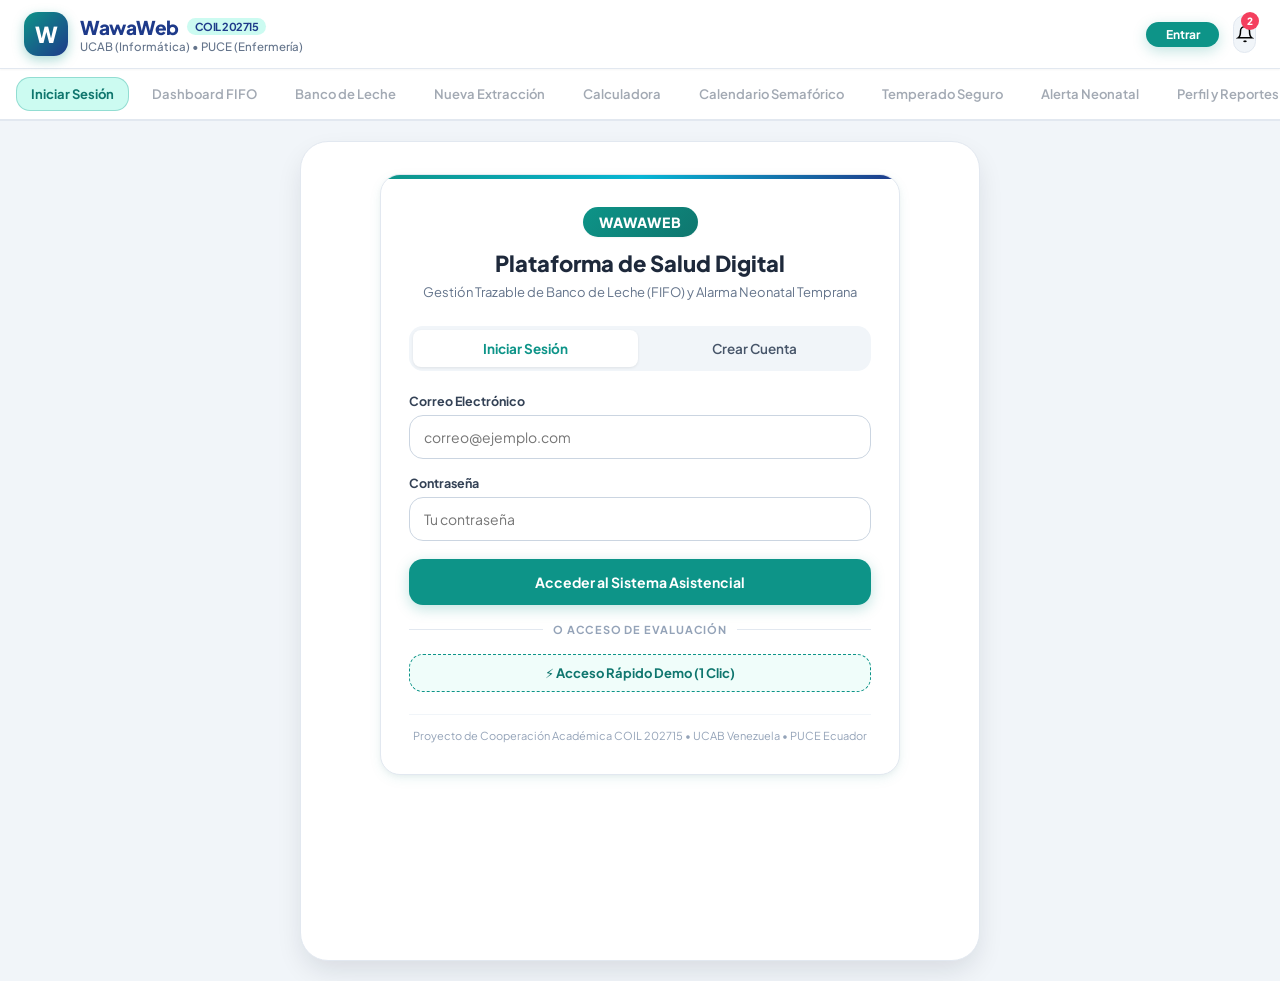
==== wawaweb-app/index.html @ 2be89652 "feat: implementar arquitectura web completa, base de datos relacional y soporte Vercel Serverless" ====
<!DOCTYPE html>
<html lang="es">
<head>
  <meta charset="UTF-8">
  <meta name="viewport" content="width=device-width, initial-scale=1.0">
  <title>WawaWeb - Plataforma de Gestión de Banco de Leche y Alarma Neonatal (COIL 202715)</title>
  
  <!-- Tipografía Google Fonts -->
  <link rel="preconnect" href="https://fonts.googleapis.com">
  <link rel="preconnect" href="https://fonts.gstatic.com" crossorigin>
  <link href="https://fonts.googleapis.com/css2?family=Plus+Jakarta+Sans:wght@300;400;500;600;700;800&family=Outfit:wght@400;500;600;700;800&display=swap" rel="stylesheet">
  
  <!-- Hoja de Estilos de la Aplicación -->
  <link rel="stylesheet" href="styles.css">
  <link rel="manifest" href="manifest.json">
  <meta name="theme-color" content="#0D9488">
</head>
<body>

  <!-- =========================================================================
       HEADER GLOBAL Y METADATOS COIL
       ========================================================================= -->
  <header class="top-navbar">
    <div class="brand-group" onclick="UIController.switchScreen('screen-dashboard')">
      <div class="brand-icon">W</div>
      <div class="brand-text">
        <h1>WawaWeb <span class="brand-badge">COIL 202715</span></h1>
        <p class="brand-subtitle">UCAB (Informática) • PUCE (Enfermería)</p>
      </div>
    </div>

    <div class="top-meta">
      <div class="coil-pill" id="header-baby-pill" style="display: none;">
        <span>Paciente: <span class="baby-display-name">---</span> (<span id="header-baby-days">--</span> d)</span>
      </div>
      
      <div class="user-profile-badge" id="header-user-badge" style="display: none;">
        <span class="user-avatar-tiny" id="header-user-avatar">👤</span>
        <span class="user-name-label" id="header-user-name">Usuario</span>
        <button class="btn-logout-tiny" onclick="AuthController.logout()" title="Cerrar Sesión">Salir</button>
      </div>

      <button class="btn-primary" id="header-btn-login" onclick="UIController.switchScreen('screen-auth')" style="display: none; padding: 5px 12px; font-size: 12px;">
        Entrar
      </button>

      <button class="notification-bell-btn" onclick="UIController.switchScreen('screen-inventory')" title="Lotes en Alerta">
        <svg class="icon-svg" viewBox="0 0 24 24" width="18" height="18" fill="none" stroke="currentColor" stroke-width="2">
          <path d="M18 8A6 6 0 0 0 6 8c0 7-3 9-3 9h18s-3-2-3-9"></path>
          <path d="M13.73 21a2 2 0 0 1-3.46 0"></path>
        </svg>
        <span class="bell-badge">2</span>
      </button>
    </div>
  </header>

  <!-- =========================================================================
       BARRA DE PANTALLAS (SUB-NAVBAR)
       ========================================================================= -->
  <nav class="screens-nav-bar" id="main-nav-bar">
    <button class="nav-tab-btn" data-screen="screen-auth" id="nav-btn-auth" style="display: none;">Iniciar Sesión</button>
    <button class="nav-tab-btn active" data-screen="screen-dashboard">Dashboard FIFO</button>
    <button class="nav-tab-btn" data-screen="screen-inventory">Banco de Leche</button>
    <button class="nav-tab-btn" data-screen="screen-extraction">Nueva Extracción</button>
    <button class="nav-tab-btn" data-screen="screen-calculator">Calculadora</button>
    <button class="nav-tab-btn" data-screen="screen-calendar">Calendario Semafórico</button>
    <button class="nav-tab-btn" data-screen="screen-thawing">Temperado Seguro</button>
    <button class="nav-tab-btn" data-screen="screen-triage">Alerta Neonatal</button>
    <button class="nav-tab-btn" data-screen="screen-profile">Perfil y Reportes</button>
  </nav>

  <!-- =========================================================================
       CONTENEDOR CENTRAL DE LA APLICACIÓN
       ========================================================================= -->
  <main class="main-wrapper">
    <div class="device-frame">

      <!-- ---------------------------------------------------------------------
           PANTALLA 0: INICIO DE SESIÓN Y REGISTRO (AUTENTICACIÓN ASISTENCIAL)
           --------------------------------------------------------------------- -->
      <section id="screen-auth" class="app-screen">
        <div class="auth-container">
          <div class="auth-header">
            <div class="auth-logo-badge">WawaWeb</div>
            <h2 class="auth-title">Plataforma de Salud Digital</h2>
            <p class="auth-subtitle">Gestión Trazable de Banco de Leche (FIFO) y Alarma Neonatal Temprana</p>
          </div>

          <!-- Pestañas Iniciar Sesión / Crear Cuenta -->
          <div class="auth-tabs">
            <button type="button" class="auth-tab-btn active" id="tab-btn-login" onclick="AuthController.switchTab('login')">
              Iniciar Sesión
            </button>
            <button type="button" class="auth-tab-btn" id="tab-btn-register" onclick="AuthController.switchTab('register')">
              Crear Cuenta
            </button>
          </div>

          <!-- Notificaciones de Alerta -->
          <div id="auth-alert-box" class="auth-alert" style="display: none;"></div>

          <!-- Formulario de Iniciar Sesión -->
          <form id="form-login" onsubmit="AuthController.handleLogin(event)">
            <div class="form-group">
              <label class="form-label" for="login-email">Correo Electrónico</label>
              <input type="email" id="login-email" class="form-input" placeholder="correo@ejemplo.com" required>
            </div>

            <div class="form-group">
              <label class="form-label" for="login-password">Contraseña</label>
              <input type="password" id="login-password" class="form-input" placeholder="Tu contraseña" required>
            </div>

            <div class="auth-actions" style="margin-top: 18px;">
              <button type="submit" class="btn-primary" id="btn-submit-login" style="width: 100%;">
                Acceder al Sistema Asistencial
              </button>
            </div>

            <div class="auth-divider">
              <span>O ACCESO DE EVALUACIÓN</span>
            </div>

            <button type="button" class="btn-demo-quick" onclick="AuthController.loginDemo()">
              ⚡ Acceso Rápido Demo (1 Clic)
            </button>
          </form>

          <!-- Formulario de Registro -->
          <form id="form-register" style="display: none;" onsubmit="AuthController.handleRegister(event)">
            <div class="auth-section-title">1. Datos del Cuidador / Usuario</div>
            
            <div class="form-group">
              <label class="form-label" for="reg-fullname">Nombre Completo del Cuidador</label>
              <input type="text" id="reg-fullname" class="form-input" placeholder="Nombre y Apellido" required>
            </div>

            <div class="form-row-2">
              <div class="form-group">
                <label class="form-label" for="reg-email">Correo Electrónico</label>
                <input type="email" id="reg-email" class="form-input" placeholder="correo@ejemplo.com" required>
              </div>
              <div class="form-group">
                <label class="form-label" for="reg-password">Contraseña (mín. 6 caracteres)</label>
                <input type="password" id="reg-password" class="form-input" placeholder="Mínimo 6 caracteres" minlength="6" required>
              </div>
            </div>

            <div class="form-row-2">
              <div class="form-group">
                <label class="form-label" for="reg-role">Rol del Cuidador</label>
                <select id="reg-role" class="form-select">
                  <option value="Madre_Primeriza">Madre Primeriza</option>
                  <option value="Monoparental">Monoparental</option>
                  <option value="Red_Apoyo">Red de Apoyo</option>
                </select>
              </div>
              <div class="form-group">
                <label class="form-label" for="reg-phone">Teléfono de Emergencia</label>
                <input type="text" id="reg-phone" class="form-input" placeholder="911 o teléfono de cabecera">
              </div>
            </div>

            <div class="auth-section-title">2. Ficha Neonatal del Lactante</div>

            <div class="form-row-2">
              <div class="form-group">
                <label class="form-label" for="reg-babyname">Nombre del Bebé</label>
                <input type="text" id="reg-babyname" class="form-input" placeholder="Nombre del lactante" required>
              </div>
              <div class="form-group">
                <div style="display: flex; justify-content: space-between; align-items: center; margin-bottom: 6px;">
                  <label class="form-label" for="reg-birthdate" style="margin-bottom: 0;">Fecha de Nacimiento</label>
                  <span id="reg-calc-days-hint" style="font-size: 0.78rem; font-weight: 600; color: #0284C7; background: #E0F2FE; padding: 2px 8px; border-radius: 6px;">
                    Edad: -- días
                  </span>
                </div>
                <input type="date" id="reg-birthdate" class="form-input" required onchange="AuthController.onBirthDateChange(this.value)" oninput="AuthController.onBirthDateChange(this.value)">
              </div>
            </div>

            <div class="form-row-2">
              <div class="form-group">
                <div style="display: flex; justify-content: space-between; align-items: center; margin-bottom: 6px;">
                  <label class="form-label" for="reg-weight" style="margin-bottom: 0;">Peso Actual (gramos)</label>
                  <span style="font-size: 0.74rem; color: #64748B;">1.500 g - 12.000 g</span>
                </div>
                <input type="number" id="reg-weight" class="form-input" placeholder="Ej. 3200 (1500 a 12000)" min="1500" max="12000" step="10" required>
              </div>
              <div class="form-group">
                <label class="form-label" for="reg-sex">Sexo</label>
                <select id="reg-sex" class="form-select">
                  <option value="Femenino">Femenino</option>
                  <option value="Masculino">Masculino</option>
                </select>
              </div>
            </div>

            <!-- Consentimiento Informado Obligatorio -->
            <div class="form-group consent-card" style="margin-top: 14px; padding: 12px 14px; background: #F8FAFC; border: 1px solid #CBD5E1; border-radius: 8px;">
              <label style="display: flex; align-items: flex-start; gap: 10px; cursor: pointer; font-size: 0.85rem; color: #334155; line-height: 1.4;">
                <input type="checkbox" id="reg-consent" required style="margin-top: 2px; width: 18px; height: 18px; accent-color: #0284C7; flex-shrink: 0;">
                <span>
                  <strong>Consentimiento Informado:</strong> Acepto el consentimiento informado para el registro asistencial, monitoreo de lactancia y gestión de datos de salud neonatal (Protocolo COIL 202715 • UCAB / PUCE).
                </span>
              </label>
            </div>

            <div class="auth-actions" style="margin-top: 18px;">
              <button type="submit" class="btn-primary" id="btn-submit-reg" style="width: 100%;">
                Crear Cuenta y Comenzar
              </button>
            </div>
          </form>

          <div class="auth-footer-note">
            <span>Proyecto de Cooperación Académica COIL 202715</span> • <span>UCAB Venezuela • PUCE Ecuador</span>
          </div>
        </div>
      </section>

      <!-- ---------------------------------------------------------------------
           PANTALLA 1: DASHBOARD ASISTENCIAL (FIFO & STOCK)
           --------------------------------------------------------------------- -->
      <section id="screen-dashboard" class="app-screen active-screen">
        <div class="hero-header">
          <span class="hero-tag">Seguimiento Clínico y Logístico</span>
          <h2 class="hero-title">Lactante: <span class="baby-display-name">---</span></h2>
          <p class="hero-desc" id="dash-baby-meta">Cargando datos clínicos desde la base de datos...</p>
        </div>

        <!-- Stock Disponible (ml y oz) -->
        <div class="stock-grid">
          <div class="stock-stat-box">
            <div class="stat-value" id="dash-stock-ml">0 ml</div>
            <div class="stat-label">Stock Total Disponible</div>
            <div style="display: flex; gap: 6px; margin-top: 6px; flex-wrap: wrap;">
              <span class="stat-badge badge-refrigerado" id="dash-refri-badge">Refri: 0 ml</span>
              <span class="stat-badge" id="dash-ambiente-badge" style="display: none; background: #FEF3C7; color: #92400E; border: 1px solid #FCD34D;">Ambiente: 0 ml</span>
            </div>
          </div>
          <div class="stock-stat-box">
            <div class="stat-value" id="dash-stock-oz">0.0 oz</div>
            <div class="stat-label">Equivalente en Onzas</div>
            <span class="stat-badge badge-congelado" id="dash-freezer-badge">Congelador: 0 ml</span>
          </div>
        </div>

        <!-- Alerta Proactiva (≥48 horas en Refrigerador) -->
        <div id="dash-proactive-alert" style="display: none; margin-bottom: 16px;"></div>

        <!-- Tarjeta del Frasco Prioritario Hoy (FIFO) -->
        <div id="dash-fifo-container">
          <!-- Generado dinámicamente por FIFOEngine -->
        </div>

        <!-- Grilla de Accesos Rápidos -->
        <div class="quick-tiles-grid">
          <div class="action-tile-btn" onclick="UIController.switchScreen('screen-extraction')">
            <span class="tile-title">Nueva Extracción</span>
            <span class="tile-desc">Registrar volumen (ml/oz) y fecha</span>
          </div>
          <div class="action-tile-btn" onclick="UIController.switchScreen('screen-inventory')">
            <span class="tile-title">Ver Inventario FIFO</span>
            <span class="tile-desc">Control de rotación y lotes</span>
          </div>
          <div class="action-tile-btn" onclick="UIController.switchScreen('screen-calculator')">
            <span class="tile-title">Calculadora Pediátrica</span>
            <span class="tile-desc">Dosis según peso y tomas</span>
          </div>
          <div class="action-tile-btn" onclick="UIController.switchScreen('screen-calendar')">
            <span class="tile-title">Semáforo de Frescura</span>
            <span class="tile-desc">Vigilancia de estabilidad térmica</span>
          </div>
          <div class="action-tile-btn" onclick="UIController.switchScreen('screen-thawing')">
            <span class="tile-title">Baño María Seguro</span>
            <span class="tile-desc">Temporizador clínico de 10 min</span>
          </div>
          <div class="action-tile-btn" onclick="UIController.switchScreen('screen-triage')" style="border-color: #FECDD3; background: #FFF5F6;">
            <span class="tile-title" style="color: #BE123C;">Alerta Neonatal</span>
            <span class="tile-desc">Tamizaje de signos de deshidratación</span>
          </div>
        </div>
      </section>

      <!-- ---------------------------------------------------------------------
           PANTALLA 2: GESTIÓN DE BANCO DE LECHE (INVENTARIO FIFO COMPLETO)
           --------------------------------------------------------------------- -->
      <section id="screen-inventory" class="app-screen">
        <div class="hero-header" style="background: linear-gradient(135deg, #1E3A8A 0%, #0D9488 100%);">
          <span class="hero-tag">Trazabilidad de Cadena de Frío</span>
          <h2 class="hero-title">Inventario FIFO de Extracciones</h2>
          <p class="hero-desc">Lotes ordenados por antigüedad biológica (Primero en Entrar, Primero en Salir).</p>
        </div>

        <!-- Chips de Filtro -->
        <div class="inventory-filters-row">
          <button class="filter-chip-btn active" data-filter="all">Todos los Activos</button>
          <button class="filter-chip-btn" data-filter="ambiente">Ambiente</button>
          <button class="filter-chip-btn" data-filter="refri">Refrigerador (4 °C)</button>
          <button class="filter-chip-btn" data-filter="freezer">Congelador (-18 °C)</button>
          <button class="filter-chip-btn" data-filter="consumed">Historial Consumidos</button>
        </div>

        <!-- Contenedor dinámico de Lotes -->
        <div id="inventory-list-container" class="batch-list-container">
          <!-- Inyectado por UIController -->
        </div>

        <div style="margin-top: 20px;">
          <button class="btn-primary" onclick="UIController.switchScreen('screen-extraction')">
            Registrar Nueva Extracción de Leche
          </button>
        </div>
      </section>

      <!-- ---------------------------------------------------------------------
           PANTALLA 3: CAPTURA DE NUEVA EXTRACCIÓN (FORMULARIO FIFO)
           --------------------------------------------------------------------- -->
      <section id="screen-extraction" class="app-screen">
        <div class="hero-header" style="background: linear-gradient(135deg, #0D9488 0%, #047857 100%);">
          <span class="hero-tag">Registro de Extracción Biosegura</span>
          <h2 class="hero-title">Ingreso de Nuevo Lote</h2>
          <p class="hero-desc">El lote ingresará automáticamente al final de la cola FIFO para control de caducidad.</p>
        </div>

        <form id="form-new-extraction" onsubmit="UIController.handleSaveExtraction(event)">
          <div class="form-group">
            <label class="form-label">
              <span>Volumen Extraído</span>
              <span class="form-hint">Mililitros</span>
            </label>
            <input type="number" id="ext-inp-vol" class="form-input" style="font-size: 20px; font-weight: 800; color: var(--primary);" placeholder="Ej. 60" min="5" max="500" step="5" required>
            
            <div class="quick-vol-buttons">
              <button type="button" class="quick-vol-btn" data-val="30">+30 ml (1 oz)</button>
              <button type="button" class="quick-vol-btn" data-val="60">+60 ml (2 oz)</button>
              <button type="button" class="quick-vol-btn" data-val="90">+90 ml (3 oz)</button>
              <button type="button" class="quick-vol-btn" data-val="120">+120 ml (4 oz)</button>
            </div>
          </div>

          <div class="form-group">
            <label class="form-label">Destino de Almacenamiento Térmico</label>
            <select id="ext-sel-temp" class="form-select" onchange="UIController.updateExtractionPreview()">
              <option value="Ambiente">Ambiente (hasta 4 horas a ≤25 °C)</option>
              <option value="Refrigerador_4C" selected>Refrigerador 4 °C (hasta 4 días / 96 h)</option>
              <option value="Congelador_18C">Congelador -18 °C (3 a 6 meses)</option>
            </select>
          </div>

          <div class="form-group">
            <label class="form-label">Fecha y Hora de la Extracción</label>
            <input type="datetime-local" id="ext-inp-datetime" class="form-input" required>
          </div>

          <div class="form-group">
            <label class="form-label">Notas Clínicas u Observaciones (Opcional)</label>
            <textarea id="ext-inp-notes" class="form-textarea" rows="2" placeholder="Ej. Extracción matutina, seno derecho, frasco de vidrio estéril."></textarea>
          </div>

          <!-- Preview de Equivalencia y Asignación de Lote -->
          <div class="equiv-tile" style="margin-bottom: 20px;">
            <div class="equiv-tile-icon" style="font-weight: 800; font-size: 13px; color: var(--primary);">LOTE</div>
            <div class="equiv-tile-body">
              <div class="equiv-tile-val" id="ext-preview-text">Calculando #Lote FIFO y equivalencias...</div>
              <div class="equiv-tile-desc">Asignación secuencial de #Lote FIFO con estampa temporal inmutable para etiquetado físico.</div>
            </div>
          </div>

          <button type="submit" class="btn-primary" id="btn-submit-extraction">
            Guardar Lote e Insertar en Cola FIFO
          </button>
        </form>
      </section>

      <!-- ---------------------------------------------------------------------
           PANTALLA 4: CALCULADORA VOLUMÉTRICA Y CONVERSOR PRÁCTICO
           --------------------------------------------------------------------- -->
      <section id="screen-calculator" class="app-screen">
        <div class="hero-header" style="background: linear-gradient(135deg, #2563EB 0%, #1D4ED8 100%);">
          <span class="hero-tag">Dosificación Pediátrica</span>
          <h2 class="hero-title">Calculadora y Conversor Doméstico</h2>
          <p class="hero-desc">Basado en la regla biomédica internacional de 150 ml/kg/día para lactantes sanos.</p>
        </div>

        <div id="calc-baby-info-chip" style="font-size: 0.82rem; font-weight: 600; color: #1D4ED8; background: #DBEAFE; padding: 6px 12px; border-radius: 6px; margin-bottom: 14px; display: flex; justify-content: space-between; align-items: center;">
          <span>Lactante: Cargando datos...</span>
        </div>

        <div class="form-group">
          <label class="form-label">
            <span>Peso del Lactante</span>
            <span class="form-hint" id="calc-peso-display">-- g</span>
          </label>
          <input type="range" id="calc-inp-peso" class="form-input" min="1500" max="8000" step="50" value="3200">
        </div>

        <div class="form-group">
          <label class="form-label">
            <span>Tomas Diarias Sugeridas</span>
            <span class="form-hint">8 tomas al día (cada 3 horas)</span>
          </label>
          <input type="range" id="calc-inp-tomas" class="form-input" min="6" max="12" step="1" value="8">
        </div>

        <!-- Resultado Pediátrico Principal -->
        <div class="calc-result-box">
          <div class="calc-result-title">Volumen Recomendado por Toma</div>
          <div class="calc-result-value" id="calc-res-toma-ml">-- ml / toma</div>
          <div class="calc-result-meta" id="calc-res-total-dia">Cargando requerimiento diario desde la base de datos...</div>
        </div>

        <!-- Equivalencias en Utensilios Domésticos -->
        <div class="form-label" style="margin-bottom: 8px;">Equivalencias Prácticas para Cuidadores:</div>
        
        <div class="equiv-grid">
          <div class="equiv-tile">
            <div class="equiv-tile-icon" style="font-weight: 700; font-size: 11px;">fl oz</div>
            <div class="equiv-tile-body">
              <div class="equiv-tile-val" id="calc-equiv-oz">-- fl oz</div>
              <div class="equiv-tile-desc">Medida estándar en biberones graduados</div>
            </div>
          </div>

          <div class="equiv-tile">
            <div class="equiv-tile-icon" style="font-weight: 700; font-size: 11px;">10 ml</div>
            <div class="equiv-tile-body">
              <div class="equiv-tile-val" id="calc-equiv-jeringa">-- jeringas</div>
              <div class="equiv-tile-desc">Alimentación con jeringa-dedo para evitar confusión pezón-tetina</div>
            </div>
          </div>

          <div class="equiv-tile">
            <div class="equiv-tile-icon" style="font-weight: 700; font-size: 11px;">5 ml</div>
            <div class="equiv-tile-body">
              <div class="equiv-tile-val" id="calc-equiv-cuch">-- cucharaditas</div>
              <div class="equiv-tile-desc">Cucharitas dosificadoras de puericultura estandarizadas</div>
            </div>
          </div>
        </div>
      </section>

      <!-- ---------------------------------------------------------------------
           PANTALLA 5: CALENDARIO SEMAFÓRICO DE FRESCURA
           --------------------------------------------------------------------- -->
      <section id="screen-calendar" class="app-screen">
        <div class="hero-header" style="background: linear-gradient(135deg, #0F766E 0%, #115E59 100%);">
          <span class="hero-tag">Vigilancia Semafórica</span>
          <h2 class="hero-title">Calendario de Frescura</h2>
          <p class="hero-desc">Monitoreo cromático del banco de leche según las ventanas de estabilidad térmica.</p>
        </div>

        <div class="calendar-card">
          <div class="cal-header-bar">
            <button class="cal-nav-btn" onclick="UIController.changeCalendarMonth(-1)">Ant</button>
            <div class="cal-month-title" id="calendar-month-title">Octubre 2026</div>
            <button class="cal-nav-btn" onclick="UIController.changeCalendarMonth(1)">Sig</button>
          </div>

          <div class="cal-weekdays">
            <div>Do</div><div>Lu</div><div>Ma</div><div>Mi</div><div>Ju</div><div>Vi</div><div>Sá</div>
          </div>

          <div class="cal-days-grid" id="calendar-days-grid">
            <!-- Inyectado por UIController -->
          </div>

          <div class="cal-legend-bar">
            <div class="cal-legend-item">
              <span class="cal-dot green"></span> Verde: &lt;48h (Óptimo)
            </div>
            <div class="cal-legend-item">
              <span class="cal-dot yellow"></span> Amarillo: 48-72h (Prioritario)
            </div>
            <div class="cal-legend-item">
              <span class="cal-dot red"></span> Rojo: &gt;72h (Descarte)
            </div>
          </div>
        </div>

        <div id="calendar-selected-details">
          <!-- Detalles del día seleccionado -->
        </div>
      </section>

      <!-- ---------------------------------------------------------------------
           PANTALLA 6: GUÍA DE TEMPERADO BIOSEGURO Y TEMPORIZADOR
           --------------------------------------------------------------------- -->
      <section id="screen-thawing" class="app-screen">
        <div class="hero-header" style="background: linear-gradient(135deg, #0284C7 0%, #0369A1 100%);">
          <span class="hero-tag">Protocolo de Bioseguridad</span>
          <h2 class="hero-title">Temperado y Descongelación</h2>
          <p class="hero-desc">Directrices hospitalarias de la OMS y el MSP para proteger las inmunoglobulinas.</p>
        </div>

        <div id="thawing-current-lot-hint" style="display: none; background: #E0F2FE; border-left: 4px solid #0284C7; color: #0369A1; padding: 10px 14px; border-radius: 6px; font-weight: 700; font-size: 13px; margin-bottom: 14px;">
          Preparando: Frasco Prioritario
        </div>

        <div class="protocol-steps-list">
          <div class="protocol-step-box">
            <div class="step-num-bubble">1</div>
            <div class="step-content-box">
              <h4>Descongelación Gradual en Frío</h4>
              <p>Bajar el frasco del congelador al refrigerador (4 °C) 12 horas antes. Esto preserva la estructura de los glóbulos grasos y enzimas digestivas.</p>
            </div>
          </div>

          <div class="protocol-step-box danger-prohibition">
            <div class="step-num-bubble">!</div>
            <div class="step-content-box">
              <h4>PROHIBICIÓN ESTRICTA: Microondas o Fuego Directo</h4>
              <p>El calentamiento desigual destruye la lactoferrina y los anticuerpos sIgA, además de crear puntos calientes que provocan quemaduras severas en la mucosa oral del bebé.</p>
            </div>
          </div>

          <div class="protocol-step-box">
            <div class="step-num-bubble">3</div>
            <div class="step-content-box">
              <h4>Baño María Pasivo Tibio</h4>
              <p>Calentar agua en una olla, <strong>retirarla de la fuente de calor</strong> y sumergir el recipiente de leche durante 10 a 12 minutos para atemperarlo suavemente.</p>
            </div>
          </div>

          <div class="protocol-step-box">
            <div class="step-num-bubble">4</div>
            <div class="step-content-box">
              <h4>Prueba Térmica y Consumo &lt; 2 Horas</h4>
              <p>Comprobar una gota en el dorso de la muñeca. La leche temperada debe ser administrada en menos de 2 horas. <strong>Jamás volver a congelar un frasco temperado.</strong></p>
            </div>
          </div>
        </div>

        <!-- Temporizador Interactivo de Baño María Pasivo -->
        <div class="timer-interactive-card">
          <div style="font-size: 13px; font-weight: 700; color: var(--neutral-600); text-transform: uppercase;">
            Temporizador de Baño María Pasivo (10 min)
          </div>
          <div class="timer-digits" id="timer-display">10:00</div>
          <div class="timer-controls-row">
            <button class="btn-timer" id="btn-timer-start" onclick="UIController.toggleTimer()">Iniciar (10 min)</button>
            <button class="btn-timer btn-reset" onclick="UIController.resetTimer()">Reiniciar</button>
          </div>
        </div>

        <div style="margin-top: 18px;">
          <button class="btn-primary" style="width: 100%;" onclick="UIController.finishThawingAndConsume()">
            ✓ Leche Temperada Lista • Confirmar Consumo
          </button>
        </div>
      </section>

      <!-- ---------------------------------------------------------------------
           PANTALLA 7: EVALUADOR VISUAL DE ALARMA NEONATAL (TRIAJE CLÍNICO)
           --------------------------------------------------------------------- -->
      <section id="screen-triage" class="app-screen">
        <div class="hero-header" style="background: linear-gradient(135deg, #BE123C 0%, #881337 100%);">
          <span class="hero-tag">Tamizaje Clínico AIEPI / OMS</span>
          <h2 class="hero-title">Evaluador de Alarma Neonatal</h2>
          <p class="hero-desc">Detección oportuna de deshidratación aguda y desnutrición en lactantes de 0 a 6 meses.</p>
        </div>

        <div class="triage-questions-list">
          <!-- Tarjeta 1: Fontanela -->
          <div class="triage-card">
            <div class="triage-card-header">
              <span class="triage-card-badge">1</span>
              <span class="triage-card-title">Fontanela Anterior (Mollera Superior)</span>
            </div>
            <div class="triage-illustration-box">
              <div class="triage-svg-preview">1</div>
              <div class="triage-illus-desc">Palpar suavemente la parte superior de la cabeza del lactante mientras se encuentra erguido y en calma.</div>
            </div>
            <div class="triage-buttons-group">
              <button type="button" class="triage-option-btn selected-normal" onclick="UIController.setTriageAnswer('fontanela', 'normal', this)">
                <strong>Opción A (Normal):</strong> Plana, normotensa, pulso sutil suave.
              </button>
              <button type="button" class="triage-option-btn" onclick="UIController.setTriageAnswer('fontanela', 'alert', this)">
                <strong>Opción B (Alerta Temprana):</strong> Leve concavidad por debajo de bordes óseos.
              </button>
              <button type="button" class="triage-option-btn" onclick="UIController.setTriageAnswer('fontanela', 'danger', this)">
                <strong>Opción C (Emergencia):</strong> Depresión profunda en copa (&gt; 3 mm de hendidura).
              </button>
            </div>
          </div>

          <!-- Tarjeta 2: Mucosas Orales -->
          <div class="triage-card">
            <div class="triage-card-header">
              <span class="triage-card-badge">2</span>
              <span class="triage-card-title">Mucosas Orales y Presencia de Saliva</span>
            </div>
            <div class="triage-illustration-box">
              <div class="triage-svg-preview">2</div>
              <div class="triage-illus-desc">Examinar los labios, encías y lengua del bebé con iluminación adecuada.</div>
            </div>
            <div class="triage-buttons-group">
              <button type="button" class="triage-option-btn selected-normal" onclick="UIController.setTriageAnswer('mucosas', 'normal', this)">
                <strong>Opción A (Normal):</strong> Labios rosados húmedos y saliva fluida abundante.
              </button>
              <button type="button" class="triage-option-btn" onclick="UIController.setTriageAnswer('mucosas', 'alert', this)">
                <strong>Opción B (Alerta Temprana):</strong> Labios pegajosos, saliva escasa o espesa.
              </button>
              <button type="button" class="triage-option-btn" onclick="UIController.setTriageAnswer('mucosas', 'danger', this)">
                <strong>Opción C (Emergencia):</strong> Totalmente secas, lengua áspera y cuarteada sin saliva.
              </button>
            </div>
          </div>

          <!-- Tarjeta 3: Signo del Pliegue -->
          <div class="triage-card">
            <div class="triage-card-header">
              <span class="triage-card-badge">3</span>
              <span class="triage-card-title">Turgencia Cutánea (Signo del Pliegue)</span>
            </div>
            <div class="triage-illustration-box">
              <div class="triage-svg-preview">3</div>
              <div class="triage-illus-desc">Pellizcar suavemente la piel del abdomen o cara anterior del muslo y soltar.</div>
            </div>
            <div class="triage-buttons-group">
              <button type="button" class="triage-option-btn selected-normal" onclick="UIController.setTriageAnswer('pliegue', 'normal', this)">
                <strong>Opción A (Normal):</strong> Retorno inmediato en menos de 1 segundo.
              </button>
              <button type="button" class="triage-option-btn" onclick="UIController.setTriageAnswer('pliegue', 'alert', this)">
                <strong>Opción B (Alerta Temprana):</strong> Retorno lento entre 1 y 2 segundos.
              </button>
              <button type="button" class="triage-option-btn" onclick="UIController.setTriageAnswer('pliegue', 'danger', this)">
                <strong>Opción C (Emergencia):</strong> Muy lento (&gt; 2 s, pliegue en tienda de campaña).
              </button>
            </div>
          </div>

          <!-- Tarjeta 4: Enoftalmos y Lágrimas -->
          <div class="triage-card">
            <div class="triage-card-header">
              <span class="triage-card-badge">4</span>
              <span class="triage-card-title">Globos Oculares y Presencia de Lágrimas</span>
            </div>
            <div class="triage-illustration-box">
              <div class="triage-svg-preview">4</div>
              <div class="triage-illus-desc">Observar la expresión facial y la presencia de lágrimas visibles durante el llanto.</div>
            </div>
            <div class="triage-buttons-group">
              <button type="button" class="triage-option-btn selected-normal" onclick="UIController.setTriageAnswer('ojos', 'normal', this)">
                <strong>Opción A (Normal):</strong> Ojos vivos y brillantes con lágrimas claras al llorar.
              </button>
              <button type="button" class="triage-option-btn" onclick="UIController.setTriageAnswer('ojos', 'alert', this)">
                <strong>Opción B (Alerta Temprana):</strong> Ojos ligeramente opacos o hundidos, lágrimas escasas.
              </button>
              <button type="button" class="triage-option-btn" onclick="UIController.setTriageAnswer('ojos', 'danger', this)">
                <strong>Opción C (Emergencia):</strong> Cuencas profundamente hundidas, ojeras y llanto sin lágrimas.
              </button>
            </div>
          </div>
        </div>

        <!-- Banner de Diagnóstico Clínico Dinámico -->
        <div id="triage-result-card" class="triage-diagnosis-box show state-green">
          <div class="diag-title">ESTADO CLÍNICO ÓPTIMO (HIDRATADO)</div>
          <div class="diag-desc">No se aprecian signos de alarma. Continuar con la lactancia materna exclusiva a libre demanda.</div>
        </div>

        <div style="margin-top: 16px;">
          <button class="btn-primary" onclick="UIController.saveTriageEvaluation()">
            Guardar Evaluación en Historial Clínico
          </button>
        </div>
      </section>

      <!-- ---------------------------------------------------------------------
           PANTALLA 8: PERFIL, CONFIGURACIÓN Y REPORTES PEDIÁTRICOS
           --------------------------------------------------------------------- -->
      <section id="screen-profile" class="app-screen">
        <div class="hero-header" style="background: linear-gradient(135deg, #334155 0%, #1E293B 100%);">
          <span class="hero-tag">Gestión del Sistema y Base de Datos</span>
          <h2 class="hero-title">Configuración y Reportes</h2>
          <p class="hero-desc">Herramientas asistenciales, base de datos relacional y exportación clínica.</p>
        </div>

        <!-- Estado de Conexión con Base de Datos -->
        <div style="background: #FFFFFF; border: 1px solid var(--neutral-200); border-radius: var(--radius-md); padding: 16px; margin-bottom: 20px;">
          <div style="display: flex; justify-content: space-between; align-items: center; margin-bottom: 10px;">
            <strong style="font-size: 13.5px; color: var(--neutral-800);">Motor de Base de Datos y Sesión</strong>
            <span id="profile-db-status" class="db-status-badge online">● SQLite 3FN Conectado</span>
          </div>
          <div style="font-size: 12.5px; color: var(--neutral-600); line-height: 1.5;">
            <div><strong>Usuario Activo:</strong> <span id="prof-user-email">---</span></div>
            <div><strong>ID Asistencial:</strong> #<span id="prof-user-id">--</span> • <strong>Arquitectura:</strong> Servidor Web Go + SQLite 3FN</div>
          </div>
        </div>

        <div class="form-group">
          <label class="form-label" for="prof-inp-fullname">Nombre del Cuidador</label>
          <input type="text" class="form-input" placeholder="Nombre completo" id="prof-inp-fullname">
        </div>

        <div class="form-group">
          <label class="form-label" for="prof-inp-babyname">Nombre del Lactante</label>
          <input type="text" class="form-input" placeholder="Nombre del bebé" id="prof-inp-babyname">
        </div>

        <div class="form-row-2">
          <div class="form-group">
            <label class="form-label" for="prof-inp-weight">Peso del Bebé (gramos: 1.500 - 12.000)</label>
            <input type="number" class="form-input" placeholder="Ej. 3200" id="prof-inp-weight" min="1500" max="12000" step="10">
          </div>
          <div class="form-group">
            <label class="form-label" for="prof-inp-days">Días de Vida</label>
            <input type="number" class="form-input" placeholder="Ej. 15" id="prof-inp-days" min="0" max="1000">
          </div>
        </div>

        <div class="form-group">
          <label class="form-label" for="prof-inp-role">Rol del Cuidador</label>
          <select class="form-select" id="prof-inp-role">
            <option value="Madre_Primeriza">Madre Primeriza</option>
            <option value="Monoparental">Monoparental</option>
            <option value="Red_Apoyo">Red de Apoyo</option>
          </select>
        </div>

        <div class="form-group">
          <label class="form-label" for="prof-inp-phone">Teléfono de Emergencias Pediátricas</label>
          <input type="text" class="form-input" placeholder="911" id="prof-inp-phone">
        </div>

        <div style="margin-top: 14px;">
          <button class="btn-primary" onclick="UIController.saveProfileToBackend()" style="width: 100%;">
            Guardar Cambios en Base de Datos
          </button>
        </div>

        <div style="margin-top: 24px; display: flex; flex-direction: column; gap: 10px;">
          <button class="btn-primary" onclick="UIController.generateClinicalPrintReport()">
            Generar e Imprimir Reporte para el Pediatra
          </button>

          <button class="btn-secondary" onclick="UIController.showToast('Datos exportados en JSON correctamente.');">
            Exportar Respaldo Local (JSON)
          </button>

          <button class="btn-secondary" style="color: #991B1B; border-color: #FECACA;" onclick="AuthController.logout()">
            Cerrar Sesión Actual
          </button>
        </div>
      </section>

    </div>
  </main>

  <!-- =========================================================================
       MODAL DE CONSUMO Y DESPACHO DE LOTE
       ========================================================================= -->
  <div id="consume-modal" class="modal-backdrop">
    <div class="modal-dialog">
      <div class="modal-header">
        <div class="modal-title">Despacho de Frasco (FIFO)</div>
        <button class="btn-close-modal" onclick="UIController.closeConsumeModal()">X</button>
      </div>

      <input type="hidden" id="modal-consume-lote-id">
      
      <p style="font-size: 13px; color: var(--neutral-600); margin-bottom: 12px;">
        Vas a suministrar el <strong id="modal-consume-lotename">LOTE</strong> según el orden de rotación FIFO.
      </p>

      <div style="margin-bottom: 14px; padding: 10px 12px; background: #F0FDF4; border: 1px solid #BBF7D0; border-radius: 8px; font-size: 12.5px; color: #166534; display: flex; justify-content: space-between; align-items: center;">
        <span>🌡️ ¿Deseas temperar el frasco primero?</span>
        <button type="button" class="btn-secondary" style="font-size: 11.5px; padding: 4px 10px; background: white;" onclick="UIController.goToThawingFromModal()">Abrir Temporizador (10 min)</button>
      </div>

      <div class="form-group">
        <label class="form-label">Volumen Suministrado (ml)</label>
        <input type="number" id="modal-consume-vol" class="form-input" style="font-size: 18px; font-weight: 700;" min="1" max="500" step="1" required>
      </div>

      <div class="form-group">
        <label class="form-label">Tiempo de Temperado Pasivo (minutos)</label>
        <input type="number" id="modal-consume-time" class="form-input" value="10" min="1" max="60">
      </div>

      <div class="form-group" style="display: flex; align-items: center; gap: 8px;">
        <input type="checkbox" id="modal-consume-temp-check" checked style="width: 18px; height: 18px;">
        <label for="modal-consume-temp-check" style="font-size: 12.5px; font-weight: 600; color: var(--neutral-700);">
          He verificado la temperatura en el dorso de la muñeca
        </label>
      </div>

      <div style="display: flex; gap: 10px; margin-top: 18px;">
        <button class="btn-secondary" onclick="UIController.closeConsumeModal()">Cancelar</button>
        <button class="btn-primary" onclick="UIController.confirmConsumeFromModal()">Confirmar Toma Suministrada</button>
      </div>
    </div>
  </div>

  <!-- =========================================================================
       MODAL DE ASIGNACIÓN Y ETIQUETADO FÍSICO (#LOTE FIFO)
       ========================================================================= -->
  <div id="label-modal" class="modal-backdrop">
    <div class="modal-dialog" style="max-width: 460px; text-align: center;">
      <div style="font-size: 40px; margin-bottom: 6px;">🏷️</div>
      <div style="font-size: 12px; font-weight: 700; color: #0284C7; text-transform: uppercase; letter-spacing: 0.05em;">Entrada al Banco de Leche (FIFO)</div>
      <h3 style="font-size: 24px; font-weight: 800; color: #0F172A; margin: 4px 0 12px;">
        <span id="label-modal-lote-id">#LOTE FIFO 01</span>
      </h3>
      
      <div style="background: #F8FAFC; border: 2px dashed #0284C7; border-radius: 10px; padding: 14px 16px; margin-bottom: 14px; text-align: left;">
        <div style="font-size: 11px; font-weight: 800; color: #0284C7; margin-bottom: 8px; text-transform: uppercase; letter-spacing: 0.04em;">
          📝 Datos para Rotular en el Frasco / Bolsa Física:
        </div>
        <div style="display: grid; grid-template-columns: 1fr 1fr; gap: 8px; font-size: 13px; color: #1E293B;">
          <div><strong>Identificador:</strong> <span id="label-modal-tag" style="color: #0284C7; font-weight: 800;">LOTE #01</span></div>
          <div><strong>Volumen:</strong> <span id="label-modal-vol" style="font-weight: 700;">60 ml</span></div>
          <div><strong>Fecha:</strong> <span id="label-modal-date">--</span></div>
          <div><strong>Hora:</strong> <span id="label-modal-time">--</span></div>
        </div>
        <div style="margin-top: 10px; padding-top: 8px; border-top: 1px solid #E2E8F0; font-size: 12.5px; color: #334155;">
          <strong>Destino Térmico:</strong> <span id="label-modal-dest" style="font-weight: 700; color: #0F766E;">Refrigerador 4 °C</span>
        </div>
      </div>

      <div style="background: #EFF6FF; border-left: 4px solid #3B82F6; padding: 10px 12px; text-align: left; border-radius: 6px; margin-bottom: 18px;">
        <p style="font-size: 12px; color: #1E40AF; margin: 0; line-height: 1.4;">
          ✓ <strong>Insertado en Cola FIFO:</strong> El frasco ha ingresado a la cola de prioridad ordenada por fecha y hora de extracción (Primero en Entrar, Primero en Salir).
        </p>
      </div>

      <button type="button" class="btn-primary" style="width: 100%;" onclick="UIController.closeLabelModal()">
        Entendido • Ver en Inventario FIFO
      </button>
    </div>
  </div>

  <!-- =========================================================================
       CONTENEDOR DE NOTIFICACIONES TOAST
       ========================================================================= -->
  <div id="toast-container" class="toast-container"></div>

  <!-- =========================================================================
       CONTENEDOR IMPRIMIBLE (REPORTE PEDIÁTRICO PARA WINDOWS PRINT)
       ========================================================================= -->
  <div id="clinical-print-report"></div>

  <!-- Script Principal de la Aplicación -->
  <script src="app.js"></script>
</body>
</html>
---- wawaweb-app/styles.css ----
/* ==========================================================================
   WawaWeb - Sistema de Gestión de Banco de Leche y Alarma Neonatal
   Proyecto COIL 202715 (UCAB - PUCE)
   Hoja de Estilos de Producción
   ========================================================================== */

:root {
  --primary: #0D9488;
  --primary-hover: #0F766E;
  --primary-light: #CCFBF1;
  --primary-faint: #F0FDFA;
  
  --secondary: #1E3A8A;
  --secondary-hover: #172554;
  --secondary-light: #DBEAFE;
  
  --accent-coral: #F43F5E;
  --accent-coral-light: #FFE4E6;
  
  --sem-green: #10B981;
  --sem-green-bg: #ECFDF5;
  --sem-green-border: #A7F3D0;
  --sem-green-text: #065F46;
  
  --sem-yellow: #F59E0B;
  --sem-yellow-bg: #FFFBEB;
  --sem-yellow-border: #FDE68A;
  --sem-yellow-text: #92400E;
  
  --sem-red: #EF4444;
  --sem-red-bg: #FEF2F2;
  --sem-red-border: #FECACA;
  --sem-red-text: #991B1B;
  
  --neutral-50: #F8FAFC;
  --neutral-100: #F1F5F9;
  --neutral-200: #E2E8F0;
  --neutral-300: #CBD5E1;
  --neutral-400: #94A3B8;
  --neutral-500: #64748B;
  --neutral-600: #475569;
  --neutral-700: #334155;
  --neutral-800: #1E293B;
  --neutral-900: #0F172A;
  
  --radius-sm: 8px;
  --radius-md: 14px;
  --radius-lg: 20px;
  --radius-full: 9999px;
  
  --shadow-xs: 0 1px 2px rgba(0, 0, 0, 0.04);
  --shadow-sm: 0 1px 3px rgba(0, 0, 0, 0.08);
  --shadow-md: 0 4px 14px -2px rgba(13, 148, 136, 0.1), 0 2px 6px -1px rgba(0, 0, 0, 0.05);
  --shadow-lg: 0 12px 28px -4px rgba(15, 23, 42, 0.12);
  --shadow-xl: 0 20px 35px -5px rgba(15, 23, 42, 0.2);
  
  --font-sans: 'Plus Jakarta Sans', system-ui, -apple-system, BlinkMacSystemFont, 'Segoe UI', Roboto, sans-serif;
}

* {
  box-sizing: border-box;
  margin: 0;
  padding: 0;
  font-family: var(--font-sans);
}

body {
  background: #F1F5F9;
  color: var(--neutral-900);
  min-height: 100vh;
  display: flex;
  flex-direction: column;
  -webkit-font-smoothing: antialiased;
}

/* ==========================================================================
   HEADER Y BARRA DE NAVEGACIÓN GLOBAL
   ========================================================================== */
.top-navbar {
  background: #FFFFFF;
  border-bottom: 1px solid var(--neutral-200);
  padding: 12px 24px;
  display: flex;
  align-items: center;
  justify-content: space-between;
  position: sticky;
  top: 0;
  z-index: 100;
  box-shadow: var(--shadow-xs);
}

.brand-group {
  display: flex;
  align-items: center;
  gap: 12px;
  cursor: pointer;
}

.brand-icon {
  width: 44px;
  height: 44px;
  background: linear-gradient(135deg, var(--primary) 0%, var(--secondary) 100%);
  border-radius: var(--radius-md);
  display: flex;
  align-items: center;
  justify-content: center;
  color: white;
  font-size: 22px;
  font-weight: 800;
  box-shadow: 0 4px 12px rgba(13, 148, 136, 0.35);
  transition: transform 0.2s;
}

.brand-icon:hover {
  transform: scale(1.05);
}

.brand-text h1 {
  font-size: 19px;
  font-weight: 800;
  color: var(--secondary);
  letter-spacing: -0.5px;
  display: flex;
  align-items: center;
  gap: 8px;
}

.brand-badge {
  font-size: 11px;
  color: var(--primary-dark);
  font-weight: 700;
  background: var(--primary-light);
  padding: 2px 8px;
  border-radius: var(--radius-full);
}

.brand-subtitle {
  font-size: 11.5px;
  color: var(--neutral-500);
  font-weight: 500;
}

.top-meta {
  display: flex;
  align-items: center;
  gap: 14px;
}

.coil-pill {
  font-size: 12px;
  font-weight: 600;
  color: var(--secondary);
  background: var(--secondary-light);
  padding: 6px 14px;
  border-radius: var(--radius-full);
  display: flex;
  align-items: center;
  gap: 6px;
}

.notification-bell-btn {
  background: var(--neutral-100);
  border: 1px solid var(--neutral-200);
  width: 38px;
  height: 38px;
  border-radius: var(--radius-md);
  cursor: pointer;
  display: flex;
  align-items: center;
  justify-content: center;
  position: relative;
  font-size: 16px;
  transition: background 0.2s;
}

.notification-bell-btn:hover {
  background: var(--neutral-200);
}

.bell-badge {
  position: absolute;
  top: -4px;
  right: -4px;
  background: var(--accent-coral);
  color: white;
  font-size: 10px;
  font-weight: 800;
  width: 18px;
  height: 18px;
  border-radius: 50%;
  display: flex;
  align-items: center;
  justify-content: center;
}

/* ==========================================================================
   BARRA HORIZONTAL DE PANTALLAS (SUBNAV)
   ========================================================================== */
.screens-nav-bar {
  background: #FFFFFF;
  border-bottom: 2px solid var(--neutral-200);
  padding: 8px 16px;
  display: flex;
  gap: 8px;
  overflow-x: auto;
  white-space: nowrap;
  position: sticky;
  top: 68px;
  z-index: 90;
}

.screens-nav-bar::-webkit-scrollbar {
  height: 4px;
}
.screens-nav-bar::-webkit-scrollbar-thumb {
  background: var(--neutral-300);
  border-radius: 4px;
}

.nav-tab-btn {
  background: transparent;
  border: 1px solid transparent;
  padding: 8px 14px;
  border-radius: var(--radius-md);
  font-size: 13px;
  font-weight: 600;
  color: var(--neutral-600);
  cursor: pointer;
  display: flex;
  align-items: center;
  gap: 7px;
  transition: all 0.2s ease;
}

.nav-tab-btn:hover {
  background: var(--neutral-100);
  color: var(--primary);
}

.nav-tab-btn.active {
  background: var(--primary-light);
  color: var(--primary-hover);
  border-color: rgba(13, 148, 136, 0.3);
  font-weight: 700;
}

/* ==========================================================================
   CONTENEDOR PRINCIPAL Y ENTORNO RESPONSIVO
   ========================================================================== */
.main-wrapper {
  flex: 1;
  padding: 20px;
  display: flex;
  justify-content: center;
  align-items: flex-start;
}

.device-frame {
  width: 100%;
  max-width: 680px;
  background: #FFFFFF;
  border-radius: 28px;
  box-shadow: var(--shadow-lg);
  border: 1px solid var(--neutral-200);
  min-height: 820px;
  display: flex;
  flex-direction: column;
  overflow: hidden;
  position: relative;
}

.app-screen {
  padding: 22px;
  flex: 1;
  display: none;
}

.app-screen.active-screen {
  display: block;
  animation: screenFadeIn 0.25s ease-out;
}

@keyframes screenFadeIn {
  from { opacity: 0; transform: translateY(6px); }
  to { opacity: 1; transform: translateY(0); }
}

/* ==========================================================================
   COMPONENTES UI REUTILIZABLES
   ========================================================================== */

/* Tarjetas de Encabezado de Sección */
.hero-header {
  background: linear-gradient(135deg, var(--primary) 0%, var(--secondary) 100%);
  color: white;
  padding: 22px;
  border-radius: var(--radius-lg);
  margin-bottom: 20px;
  position: relative;
  overflow: hidden;
  box-shadow: var(--shadow-md);
}

.hero-header::after {
  content: '';
  position: absolute;
  width: 200px;
  height: 200px;
  background: radial-gradient(circle, rgba(255, 255, 255, 0.15) 0%, rgba(255, 255, 255, 0) 70%);
  top: -60px;
  right: -50px;
  border-radius: 50%;
}

.hero-tag {
  font-size: 11px;
  font-weight: 700;
  text-transform: uppercase;
  letter-spacing: 0.8px;
  opacity: 0.85;
  display: inline-block;
  margin-bottom: 4px;
}

.hero-title {
  font-size: 22px;
  font-weight: 800;
  letter-spacing: -0.5px;
  margin-bottom: 4px;
}

.hero-desc {
  font-size: 13px;
  opacity: 0.92;
  line-height: 1.4;
}

/* Stock Widgets */
.stock-grid {
  display: grid;
  grid-template-columns: 1fr 1fr;
  gap: 14px;
  margin-bottom: 18px;
}

.stock-stat-box {
  background: var(--neutral-50);
  border: 1px solid var(--neutral-200);
  border-radius: var(--radius-md);
  padding: 16px;
  text-align: center;
  transition: transform 0.2s, box-shadow 0.2s;
}

.stock-stat-box:hover {
  transform: translateY(-2px);
  box-shadow: var(--shadow-sm);
}

.stat-value {
  font-size: 28px;
  font-weight: 800;
  color: var(--secondary);
  line-height: 1.1;
}

.stat-label {
  font-size: 12px;
  font-weight: 600;
  color: var(--neutral-500);
  margin-top: 4px;
}

.stat-badge {
  display: inline-block;
  font-size: 10px;
  font-weight: 700;
  padding: 2px 8px;
  border-radius: var(--radius-full);
  margin-top: 6px;
}

.badge-refrigerado {
  background: #E0F2FE;
  color: #0369A1;
}

.badge-ambiente {
  background: #FEF3C7;
  color: #92400E;
}

.badge-congelado {
  background: #EDE9FE;
  color: #6D28D9;
}

/* Tarjeta Prioritaria FIFO (El Corazón del Sistema) */
.fifo-primary-card {
  background: linear-gradient(135deg, #FFFBEB 0%, #FEF3C7 100%);
  border: 2px solid #F59E0B;
  border-radius: var(--radius-lg);
  padding: 20px;
  margin-bottom: 22px;
  position: relative;
  box-shadow: 0 4px 16px rgba(245, 158, 11, 0.15);
}

.fifo-flag {
  position: absolute;
  top: -12px;
  left: 20px;
  background: #D97706;
  color: white;
  font-size: 10.5px;
  font-weight: 800;
  text-transform: uppercase;
  letter-spacing: 0.6px;
  padding: 4px 12px;
  border-radius: var(--radius-full);
  box-shadow: 0 2px 6px rgba(217, 119, 6, 0.3);
}

.fifo-card-title {
  font-size: 17px;
  font-weight: 800;
  color: #92400E;
  margin-top: 6px;
  margin-bottom: 4px;
}

.fifo-card-subtitle {
  font-size: 12.5px;
  color: #B45309;
  line-height: 1.4;
  margin-bottom: 14px;
}

.fifo-card-meta {
  display: flex;
  justify-content: space-between;
  align-items: center;
  background: white;
  border: 1px solid #FDE68A;
  border-radius: var(--radius-md);
  padding: 12px 16px;
  margin-bottom: 14px;
}

.fifo-lot-code {
  font-size: 22px;
  font-weight: 800;
  color: #B45309;
}

.fifo-countdown {
  text-align: right;
}

.fifo-countdown-time {
  font-size: 14px;
  font-weight: 800;
  color: #991B1B;
}

.fifo-countdown-lbl {
  font-size: 11px;
  color: var(--neutral-500);
}

.fifo-actions-row {
  display: flex;
  gap: 10px;
}

.btn-fifo-consume {
  flex: 2;
  background: #D97706;
  color: white;
  border: none;
  padding: 11px 16px;
  border-radius: var(--radius-md);
  font-size: 13px;
  font-weight: 700;
  cursor: pointer;
  display: flex;
  align-items: center;
  justify-content: center;
  gap: 6px;
  transition: background 0.2s;
}

.btn-fifo-consume:hover {
  background: #B45309;
}

.btn-fifo-transfer {
  flex: 1;
  background: white;
  color: #92400E;
  border: 1px solid #F59E0B;
  padding: 11px 14px;
  border-radius: var(--radius-md);
  font-size: 12.5px;
  font-weight: 700;
  cursor: pointer;
  transition: all 0.2s;
}

.btn-fifo-transfer:hover {
  background: #FEF3C7;
}

/* Grilla de Acciones Rápidas */
.quick-tiles-grid {
  display: grid;
  grid-template-columns: repeat(2, 1fr);
  gap: 12px;
  margin-bottom: 22px;
}

.action-tile-btn {
  background: white;
  border: 1px solid var(--neutral-200);
  border-radius: var(--radius-md);
  padding: 16px;
  text-align: left;
  cursor: pointer;
  transition: all 0.2s ease;
  box-shadow: var(--shadow-xs);
  display: flex;
  flex-direction: column;
}

.action-tile-btn:hover {
  border-color: var(--primary);
  transform: translateY(-2px);
  box-shadow: var(--shadow-md);
}

.tile-icon {
  font-size: 26px;
  margin-bottom: 8px;
}

.tile-title {
  font-size: 13.5px;
  font-weight: 700;
  color: var(--neutral-900);
}

.tile-desc {
  font-size: 11.5px;
  color: var(--neutral-500);
  margin-top: 2px;
}

/* Botones Primarios y Secundarios */
.btn-primary {
  width: 100%;
  background: var(--primary);
  color: white;
  border: none;
  padding: 14px 20px;
  border-radius: var(--radius-md);
  font-size: 14px;
  font-weight: 700;
  cursor: pointer;
  display: flex;
  align-items: center;
  justify-content: center;
  gap: 8px;
  box-shadow: 0 4px 14px rgba(13, 148, 136, 0.25);
  transition: background 0.2s, transform 0.1s;
}

.btn-primary:hover {
  background: var(--primary-hover);
}

.btn-primary:active {
  transform: scale(0.99);
}

.btn-secondary {
  width: 100%;
  background: white;
  color: var(--neutral-700);
  border: 1px solid var(--neutral-300);
  padding: 12px 18px;
  border-radius: var(--radius-md);
  font-size: 13.5px;
  font-weight: 600;
  cursor: pointer;
  transition: background 0.2s;
}

.btn-secondary:hover {
  background: var(--neutral-100);
}

/* Formularios */
.form-group {
  margin-bottom: 16px;
}

.form-label {
  display: flex;
  justify-content: space-between;
  align-items: center;
  font-size: 12.5px;
  font-weight: 700;
  color: var(--neutral-700);
  margin-bottom: 6px;
}

.form-hint {
  font-size: 11px;
  color: var(--neutral-400);
  font-weight: normal;
}

.form-input, .form-select, .form-textarea {
  width: 100%;
  padding: 12px 14px;
  border-radius: var(--radius-md);
  border: 1px solid var(--neutral-300);
  background: white;
  font-size: 14px;
  color: var(--neutral-800);
  outline: none;
  transition: border-color 0.2s, box-shadow 0.2s;
}

.form-input:focus, .form-select:focus, .form-textarea:focus {
  border-color: var(--primary);
  box-shadow: 0 0 0 3px rgba(13, 148, 136, 0.15);
}

.pill-toggle-container {
  display: flex;
  background: var(--neutral-100);
  padding: 4px;
  border-radius: var(--radius-md);
  gap: 4px;
}

.pill-toggle-btn {
  flex: 1;
  border: none;
  background: transparent;
  padding: 9px 12px;
  font-size: 12px;
  font-weight: 700;
  color: var(--neutral-500);
  border-radius: var(--radius-sm);
  cursor: pointer;
  transition: all 0.2s;
  text-align: center;
}

.pill-toggle-btn.active {
  background: white;
  color: var(--primary-hover);
  box-shadow: var(--shadow-xs);
}

/* Quick volume selector buttons */
.quick-vol-buttons {
  display: flex;
  gap: 8px;
  margin-top: 8px;
}

.quick-vol-btn {
  flex: 1;
  background: var(--neutral-100);
  border: 1px solid var(--neutral-200);
  border-radius: var(--radius-sm);
  padding: 6px;
  font-size: 12px;
  font-weight: 700;
  color: var(--neutral-700);
  cursor: pointer;
  transition: all 0.15s;
}

.quick-vol-btn:hover {
  background: var(--primary-light);
  border-color: var(--primary);
  color: var(--primary-hover);
}

/* ==========================================================================
   LISTADO Y TARJETAS DE LOTES (INVENTARIO FIFO)
   ========================================================================== */
.inventory-filters-row {
  display: flex;
  gap: 8px;
  overflow-x: auto;
  margin-bottom: 16px;
  padding-bottom: 4px;
}

.filter-chip-btn {
  background: white;
  border: 1px solid var(--neutral-300);
  border-radius: var(--radius-full);
  padding: 6px 14px;
  font-size: 12px;
  font-weight: 600;
  color: var(--neutral-600);
  cursor: pointer;
  white-space: nowrap;
  transition: all 0.2s;
}

.filter-chip-btn.active {
  background: var(--secondary);
  color: white;
  border-color: var(--secondary);
}

.batch-list-container {
  display: flex;
  flex-direction: column;
  gap: 12px;
}

.batch-item-card {
  background: white;
  border: 1px solid var(--neutral-200);
  border-radius: var(--radius-md);
  padding: 16px;
  box-shadow: var(--shadow-xs);
  transition: all 0.2s;
  position: relative;
  border-left: 5px solid var(--neutral-300);
}

.batch-item-card.state-green {
  border-left-color: var(--sem-green);
  background: #FCFDFD;
}

.batch-item-card.state-yellow {
  border-left-color: var(--sem-yellow);
  background: #FFFEFA;
}

.batch-item-card.state-red {
  border-left-color: var(--sem-red);
  background: #FFFDFD;
}

.batch-card-header {
  display: flex;
  justify-content: space-between;
  align-items: center;
  margin-bottom: 8px;
}

.batch-id-tag {
  font-size: 15px;
  font-weight: 800;
  color: var(--neutral-900);
  display: flex;
  align-items: center;
  gap: 6px;
}

.fifo-order-badge {
  font-size: 10px;
  font-weight: 700;
  background: var(--neutral-200);
  color: var(--neutral-700);
  padding: 2px 6px;
  border-radius: var(--radius-sm);
}

.batch-status-badge {
  font-size: 11px;
  font-weight: 700;
  padding: 3px 10px;
  border-radius: var(--radius-full);
}

.badge-green {
  background: var(--sem-green-bg);
  color: var(--sem-green-text);
  border: 1px solid var(--sem-green-border);
}

.badge-yellow {
  background: var(--sem-yellow-bg);
  color: var(--sem-yellow-text);
  border: 1px solid var(--sem-yellow-border);
}

.badge-red {
  background: var(--sem-red-bg);
  color: var(--sem-red-text);
  border: 1px solid var(--sem-red-border);
}

.batch-card-body {
  display: grid;
  grid-template-columns: 1fr 1fr;
  gap: 8px;
  font-size: 12.5px;
  color: var(--neutral-600);
  margin-bottom: 12px;
}

.batch-card-actions {
  display: flex;
  gap: 8px;
  border-top: 1px solid var(--neutral-100);
  padding-top: 10px;
}

.btn-card-action {
  flex: 1;
  background: var(--neutral-100);
  border: 1px solid var(--neutral-200);
  padding: 7px 10px;
  border-radius: var(--radius-sm);
  font-size: 11.5px;
  font-weight: 700;
  color: var(--neutral-700);
  cursor: pointer;
  text-align: center;
  transition: all 0.15s;
}

.btn-card-action:hover {
  background: var(--neutral-200);
}

.btn-card-action.primary-consume {
  background: var(--primary);
  border-color: var(--primary);
  color: white;
}

.btn-card-action.primary-consume:hover {
  background: var(--primary-hover);
}

.btn-card-action.danger-discard {
  background: var(--sem-red-bg);
  border-color: var(--sem-red-border);
  color: var(--sem-red-text);
}

/* ==========================================================================
   CALCULADORA VOLUMÉTRICA Y CONVERSOR
   ========================================================================== */
.calc-result-box {
  background: linear-gradient(135deg, #EFF6FF 0%, #DBEAFE 100%);
  border: 2px solid #93C5FD;
  border-radius: var(--radius-lg);
  padding: 22px;
  text-align: center;
  margin-bottom: 20px;
  box-shadow: var(--shadow-sm);
}

.calc-result-title {
  font-size: 12px;
  font-weight: 700;
  text-transform: uppercase;
  letter-spacing: 0.6px;
  color: #1E40AF;
  margin-bottom: 4px;
}

.calc-result-value {
  font-size: 38px;
  font-weight: 800;
  color: #1E3A8A;
  line-height: 1.1;
}

.calc-result-meta {
  font-size: 13px;
  color: #3B82F6;
  font-weight: 600;
  margin-top: 4px;
}

.equiv-grid {
  display: flex;
  flex-direction: column;
  gap: 10px;
  margin-bottom: 20px;
}

.equiv-tile {
  background: white;
  border: 1px solid var(--neutral-200);
  border-radius: var(--radius-md);
  padding: 14px 16px;
  display: flex;
  align-items: center;
  gap: 16px;
  box-shadow: var(--shadow-xs);
}

.equiv-tile-icon {
  width: 44px;
  height: 44px;
  background: var(--neutral-100);
  border-radius: var(--radius-md);
  display: flex;
  align-items: center;
  justify-content: center;
  font-size: 22px;
  flex-shrink: 0;
}

.equiv-tile-body {
  flex: 1;
}

.equiv-tile-val {
  font-size: 16px;
  font-weight: 800;
  color: var(--neutral-900);
}

.equiv-tile-desc {
  font-size: 11.5px;
  color: var(--neutral-500);
  margin-top: 2px;
}

/* ==========================================================================
   CALENDARIO SEMAFÓRICO
   ========================================================================== */
.calendar-card {
  background: white;
  border: 1px solid var(--neutral-200);
  border-radius: var(--radius-lg);
  padding: 18px;
  margin-bottom: 20px;
  box-shadow: var(--shadow-xs);
}

.cal-header-bar {
  display: flex;
  justify-content: space-between;
  align-items: center;
  margin-bottom: 14px;
}

.cal-month-title {
  font-size: 15px;
  font-weight: 800;
  color: var(--neutral-900);
}

.cal-nav-btn {
  background: var(--neutral-100);
  border: 1px solid var(--neutral-200);
  width: 32px;
  height: 32px;
  border-radius: var(--radius-sm);
  cursor: pointer;
  display: flex;
  align-items: center;
  justify-content: center;
  font-size: 12px;
  font-weight: 700;
}

.cal-weekdays {
  display: grid;
  grid-template-columns: repeat(7, 1fr);
  text-align: center;
  font-size: 11.5px;
  font-weight: 700;
  color: var(--neutral-400);
  padding-bottom: 8px;
}

.cal-days-grid {
  display: grid;
  grid-template-columns: repeat(7, 1fr);
  gap: 6px;
}

.cal-day-cell {
  aspect-ratio: 1;
  border-radius: var(--radius-md);
  background: var(--neutral-50);
  border: 1px solid var(--neutral-200);
  display: flex;
  flex-direction: column;
  align-items: center;
  justify-content: center;
  cursor: pointer;
  font-size: 12px;
  font-weight: 600;
  position: relative;
  transition: all 0.15s;
}

.cal-day-cell:hover {
  border-color: var(--primary);
  background: white;
}

.cal-day-cell.today {
  border: 2px solid var(--secondary);
  font-weight: 800;
  color: var(--secondary);
}

.cal-day-cell.selected {
  background: var(--primary-light);
  border-color: var(--primary);
  color: var(--primary-hover);
}

.cal-dots-row {
  display: flex;
  gap: 3px;
  margin-top: 3px;
}

.cal-dot {
  width: 6px;
  height: 6px;
  border-radius: 50%;
}

.cal-dot.green { background: var(--sem-green); }
.cal-dot.yellow { background: var(--sem-yellow); }
.cal-dot.red { background: var(--sem-red); }

.cal-legend-bar {
  display: flex;
  justify-content: space-around;
  background: var(--neutral-50);
  padding: 10px;
  border-radius: var(--radius-md);
  margin-top: 14px;
  font-size: 11px;
  font-weight: 600;
}

.cal-legend-item {
  display: flex;
  align-items: center;
  gap: 6px;
}

/* ==========================================================================
   TEMPERADO SEGURO Y TEMPORIZADOR
   ========================================================================== */
.protocol-steps-list {
  display: flex;
  flex-direction: column;
  gap: 12px;
  margin-bottom: 22px;
}

.protocol-step-box {
  background: white;
  border: 1px solid var(--neutral-200);
  border-radius: var(--radius-md);
  padding: 16px;
  display: flex;
  gap: 14px;
}

.protocol-step-box.danger-prohibition {
  background: #FFF1F2;
  border: 2px solid #FDA4AF;
}

.step-num-bubble {
  width: 32px;
  height: 32px;
  background: var(--neutral-100);
  color: var(--neutral-700);
  border-radius: 50%;
  display: flex;
  align-items: center;
  justify-content: center;
  font-size: 14px;
  font-weight: 800;
  flex-shrink: 0;
}

.protocol-step-box.danger-prohibition .step-num-bubble {
  background: #BE123C;
  color: white;
}

.step-content-box h4 {
  font-size: 14px;
  font-weight: 700;
  color: var(--neutral-900);
  margin-bottom: 4px;
}

.protocol-step-box.danger-prohibition h4 {
  color: #BE123C;
}

.step-content-box p {
  font-size: 12.5px;
  color: var(--neutral-600);
  line-height: 1.45;
}

/* Temporizador Interactivo */
.timer-interactive-card {
  background: white;
  border: 1px solid var(--neutral-200);
  border-radius: var(--radius-lg);
  padding: 20px;
  text-align: center;
  margin-bottom: 20px;
  box-shadow: var(--shadow-sm);
}

.timer-digits {
  font-size: 44px;
  font-weight: 800;
  color: var(--secondary);
  font-family: monospace;
  margin: 10px 0;
}

.timer-controls-row {
  display: flex;
  justify-content: center;
  gap: 10px;
}

.btn-timer {
  background: var(--primary);
  color: white;
  border: none;
  padding: 9px 20px;
  border-radius: var(--radius-md);
  font-size: 13px;
  font-weight: 700;
  cursor: pointer;
  transition: background 0.2s;
}

.btn-timer.btn-pause {
  background: var(--sem-yellow);
}

.btn-timer.btn-reset {
  background: var(--neutral-400);
}

/* ==========================================================================
   EVALUADOR VISUAL DE ALARMA NEONATAL
   ========================================================================== */
.triage-questions-list {
  display: flex;
  flex-direction: column;
  gap: 16px;
  margin-bottom: 20px;
}

.triage-card {
  background: white;
  border: 1px solid var(--neutral-200);
  border-radius: var(--radius-lg);
  padding: 18px;
  box-shadow: var(--shadow-xs);
}

.triage-card-header {
  display: flex;
  align-items: center;
  gap: 10px;
  margin-bottom: 12px;
}

.triage-card-badge {
  background: var(--secondary);
  color: white;
  width: 26px;
  height: 26px;
  border-radius: 50%;
  display: flex;
  align-items: center;
  justify-content: center;
  font-size: 13px;
  font-weight: 800;
  flex-shrink: 0;
}

.triage-card-title {
  font-size: 14.5px;
  font-weight: 800;
  color: var(--neutral-900);
}

.triage-illustration-box {
  background: var(--neutral-50);
  border: 1px dashed var(--neutral-300);
  border-radius: var(--radius-md);
  padding: 12px;
  margin-bottom: 12px;
  display: flex;
  align-items: center;
  gap: 14px;
}

.triage-svg-preview {
  width: 52px;
  height: 52px;
  border-radius: var(--radius-sm);
  background: white;
  display: flex;
  align-items: center;
  justify-content: center;
  font-size: 26px;
  box-shadow: var(--shadow-xs);
  flex-shrink: 0;
}

.triage-illus-desc {
  font-size: 11.5px;
  color: var(--neutral-600);
  line-height: 1.4;
}

.triage-buttons-group {
  display: flex;
  flex-direction: column;
  gap: 8px;
}

.triage-option-btn {
  background: var(--neutral-50);
  border: 1px solid var(--neutral-200);
  border-radius: var(--radius-md);
  padding: 10px 14px;
  font-size: 12.5px;
  text-align: left;
  cursor: pointer;
  transition: all 0.15s;
  color: var(--neutral-700);
  display: flex;
  align-items: center;
  gap: 10px;
}

.triage-option-btn:hover {
  background: var(--neutral-100);
}

.triage-option-btn.selected-normal {
  background: var(--sem-green-bg);
  border-color: var(--sem-green);
  color: var(--sem-green-text);
  font-weight: 700;
}

.triage-option-btn.selected-alert {
  background: var(--sem-yellow-bg);
  border-color: var(--sem-yellow);
  color: var(--sem-yellow-text);
  font-weight: 700;
}

.triage-option-btn.selected-danger {
  background: var(--sem-red-bg);
  border-color: var(--sem-red);
  color: var(--sem-red-text);
  font-weight: 700;
}

/* Banner de Resultado de Triaje */
.triage-diagnosis-box {
  border-radius: var(--radius-lg);
  padding: 20px;
  text-align: center;
  margin-top: 18px;
  display: none;
}

.triage-diagnosis-box.show {
  display: block;
  animation: screenFadeIn 0.3s ease;
}

.triage-diagnosis-box.state-green {
  background: var(--sem-green-bg);
  border: 2px solid var(--sem-green);
  color: var(--sem-green-text);
}

.triage-diagnosis-box.state-yellow {
  background: var(--sem-yellow-bg);
  border: 2px solid var(--sem-yellow);
  color: var(--sem-yellow-text);
}

.triage-diagnosis-box.state-red {
  background: var(--sem-red-bg);
  border: 2px solid var(--sem-red);
  color: var(--sem-red-text);
}

.diag-title {
  font-size: 18px;
  font-weight: 800;
  margin-bottom: 6px;
}

.diag-desc {
  font-size: 13px;
  line-height: 1.45;
  margin-bottom: 16px;
}

.btn-emergency-call {
  display: inline-flex;
  align-items: center;
  justify-content: center;
  gap: 8px;
  width: 100%;
  background: #DC2626;
  color: white;
  text-decoration: none;
  padding: 14px;
  border-radius: var(--radius-md);
  font-size: 14.5px;
  font-weight: 800;
  box-shadow: 0 4px 14px rgba(220, 38, 38, 0.4);
  transition: background 0.2s;
}

.btn-emergency-call:hover {
  background: #B91C1C;
}

/* ==========================================================================
   MODALES Y TOASTS
   ========================================================================== */
.modal-backdrop {
  position: fixed;
  top: 0;
  left: 0;
  width: 100%;
  height: 100%;
  background: rgba(15, 23, 42, 0.6);
  backdrop-filter: blur(4px);
  z-index: 200;
  display: none;
  align-items: center;
  justify-content: center;
  padding: 20px;
}

.modal-backdrop.show {
  display: flex;
}

.modal-dialog {
  background: white;
  border-radius: var(--radius-lg);
  max-width: 480px;
  width: 100%;
  padding: 24px;
  box-shadow: var(--shadow-xl);
  animation: modalPop 0.25s ease-out;
}

@keyframes modalPop {
  from { opacity: 0; transform: scale(0.95); }
  to { opacity: 1; transform: scale(1); }
}

.modal-header {
  display: flex;
  justify-content: space-between;
  align-items: center;
  margin-bottom: 16px;
}

.modal-title {
  font-size: 18px;
  font-weight: 800;
  color: var(--neutral-900);
}

.btn-close-modal {
  background: transparent;
  border: none;
  font-size: 20px;
  cursor: pointer;
  color: var(--neutral-400);
}

.toast-container {
  position: fixed;
  bottom: 24px;
  right: 24px;
  z-index: 300;
  display: flex;
  flex-direction: column;
  gap: 8px;
}

.toast-msg {
  background: var(--neutral-900);
  color: white;
  padding: 12px 18px;
  border-radius: var(--radius-md);
  font-size: 13px;
  font-weight: 600;
  box-shadow: var(--shadow-lg);
  display: flex;
  align-items: center;
  gap: 10px;
  animation: toastIn 0.3s ease;
}

@keyframes toastIn {
  from { opacity: 0; transform: translateY(10px); }
  to { opacity: 1; transform: translateY(0); }
}

/* ==========================================================================
   ESTILOS DE IMPRESIÓN (REPORTE CLÍNICO)
   ========================================================================== */
@media print {
  .top-navbar, .screens-nav-bar, .device-frame, .toast-container {
    display: none !important;
  }
  
  #clinical-print-report {
    display: block !important;
  }
}

#clinical-print-report {
  display: none;
  background: white;
  padding: 30px;
  color: black;
  font-size: 12pt;
}

/* ==========================================================================
   PANTALLA DE INICIO DE SESIÓN, REGISTRO Y GESTIÓN DE USUARIOS
   ========================================================================== */
.auth-container {
  max-width: 520px;
  margin: 10px auto 30px;
  background: #FFFFFF;
  border: 1px solid var(--neutral-200);
  border-radius: var(--radius-lg);
  padding: 32px 28px;
  box-shadow: var(--shadow-md);
  position: relative;
  overflow: hidden;
}

.auth-container::before {
  content: '';
  position: absolute;
  top: 0;
  left: 0;
  right: 0;
  height: 4px;
  background: linear-gradient(90deg, var(--primary) 0%, #06B6D4 50%, var(--secondary) 100%);
}

.auth-header {
  text-align: center;
  margin-bottom: 24px;
}

.auth-logo-badge {
  display: inline-block;
  background: linear-gradient(135deg, var(--primary) 0%, #0F766E 100%);
  color: white;
  font-weight: 800;
  font-size: 14px;
  padding: 6px 16px;
  border-radius: var(--radius-full);
  letter-spacing: 1px;
  text-transform: uppercase;
  margin-bottom: 12px;
  box-shadow: var(--shadow-xs);
}

.auth-title {
  font-size: 22px;
  font-weight: 800;
  color: var(--neutral-800);
  margin-bottom: 6px;
}

.auth-subtitle {
  font-size: 13px;
  color: var(--neutral-500);
  line-height: 1.45;
}

.auth-tabs {
  display: flex;
  background: var(--neutral-100);
  padding: 4px;
  border-radius: var(--radius-md);
  gap: 4px;
  margin-bottom: 22px;
}

.auth-tab-btn {
  flex: 1;
  padding: 10px 14px;
  border: none;
  background: transparent;
  color: var(--neutral-600);
  font-size: 13.5px;
  font-weight: 600;
  border-radius: var(--radius-sm);
  cursor: pointer;
  transition: all 0.2s ease;
}

.auth-tab-btn.active {
  background: #FFFFFF;
  color: var(--primary);
  box-shadow: var(--shadow-sm);
  font-weight: 700;
}

.auth-section-title {
  font-size: 12px;
  font-weight: 700;
  color: var(--primary);
  text-transform: uppercase;
  letter-spacing: 0.6px;
  margin: 18px 0 10px;
  padding-bottom: 4px;
  border-bottom: 1px solid var(--neutral-200);
}

.form-row-2 {
  display: grid;
  grid-template-columns: 1fr 1fr;
  gap: 12px;
}

@media (max-width: 540px) {
  .form-row-2 {
    grid-template-columns: 1fr;
    gap: 0;
  }
  .auth-container {
    padding: 24px 18px;
    margin: 0 8px 20px;
  }
}

.auth-divider {
  display: flex;
  align-items: center;
  text-align: center;
  margin: 18px 0;
  color: var(--neutral-400);
  font-size: 11px;
  font-weight: 700;
  letter-spacing: 0.8px;
}

.auth-divider::before,
.auth-divider::after {
  content: '';
  flex: 1;
  border-bottom: 1px solid var(--neutral-200);
}

.auth-divider span {
  padding: 0 10px;
}

.btn-demo-quick {
  width: 100%;
  background: var(--primary-faint);
  border: 1px dashed var(--primary);
  color: var(--primary-hover);
  font-weight: 700;
  padding: 10px 16px;
  border-radius: var(--radius-md);
  font-size: 13px;
  cursor: pointer;
  transition: all 0.2s ease;
  display: flex;
  align-items: center;
  justify-content: center;
  gap: 6px;
}

.btn-demo-quick:hover {
  background: var(--primary-light);
  border-style: solid;
}

.auth-alert {
  padding: 10px 14px;
  border-radius: var(--radius-sm);
  font-size: 12.5px;
  margin-bottom: 16px;
  line-height: 1.4;
  animation: toastIn 0.2s ease;
}

.auth-alert.error {
  background: var(--sem-red-bg);
  border: 1px solid var(--sem-red-border);
  color: var(--sem-red-text);
}

.auth-alert.success {
  background: var(--sem-green-bg);
  border: 1px solid var(--sem-green-border);
  color: var(--sem-green-text);
}

.auth-alert.info {
  background: var(--secondary-light);
  border: 1px solid #BFDBFE;
  color: #1E40AF;
}

.auth-footer-note {
  text-align: center;
  font-size: 11px;
  color: var(--neutral-400);
  margin-top: 22px;
  padding-top: 14px;
  border-top: 1px solid var(--neutral-100);
}

.user-profile-badge {
  display: flex;
  align-items: center;
  gap: 8px;
  background: var(--neutral-100);
  border: 1px solid var(--neutral-300);
  padding: 4px 10px;
  border-radius: var(--radius-full);
  font-size: 12px;
}

.user-avatar-tiny {
  display: flex;
  align-items: center;
  justify-content: center;
  width: 22px;
  height: 22px;
  background: var(--primary);
  color: white;
  border-radius: 50%;
  font-size: 11px;
  font-weight: 700;
}

.user-name-label {
  font-weight: 600;
  color: var(--neutral-800);
  max-width: 120px;
  white-space: nowrap;
  overflow: hidden;
  text-overflow: ellipsis;
}

.btn-logout-tiny {
  background: white;
  border: 1px solid var(--neutral-300);
  color: var(--neutral-600);
  border-radius: var(--radius-sm);
  padding: 2px 7px;
  font-size: 10.5px;
  font-weight: 600;
  cursor: pointer;
  transition: all 0.2s ease;
}

.btn-logout-tiny:hover {
  background: var(--sem-red-bg);
  border-color: var(--sem-red-border);
  color: var(--sem-red-text);
}

.db-status-badge {
  display: inline-flex;
  align-items: center;
  gap: 5px;
  font-size: 11px;
  font-weight: 600;
  padding: 3px 8px;
  border-radius: var(--radius-full);
}
.db-status-badge.online {
  background: var(--sem-green-bg);
  color: var(--sem-green-text);
  border: 1px solid var(--sem-green-border);
}
.db-status-badge.offline {
  background: var(--sem-yellow-bg);
  color: var(--sem-yellow-text);
  border: 1px solid var(--sem-yellow-border);
}
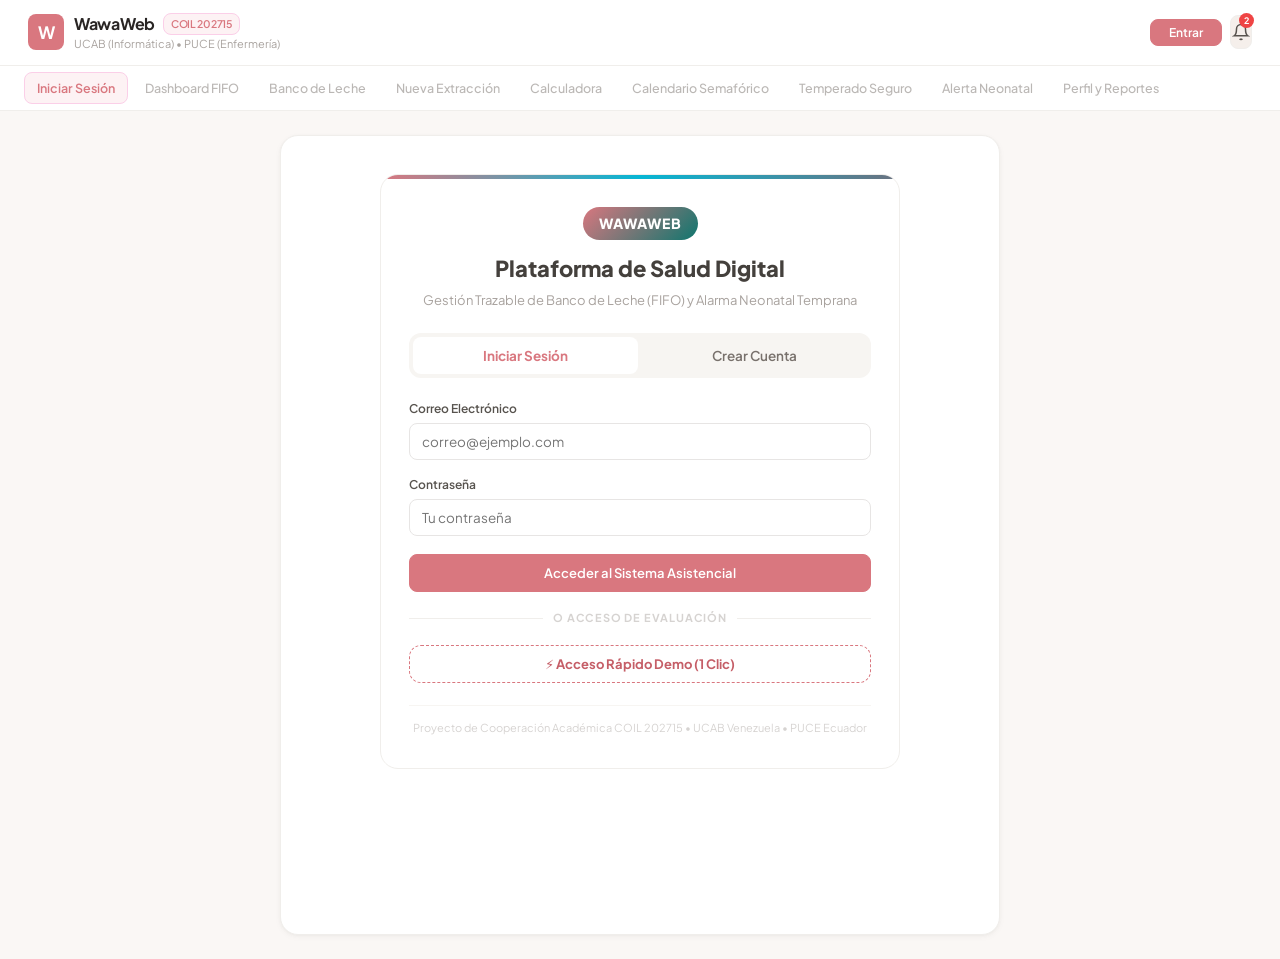
==== commit 9398608e: "merge: integrar cambios de origin/main preservando backend Go, SQLite y soporte Vercel" ====
--- a/wawaweb-app/index.html
+++ b/wawaweb-app/index.html
@@ -231,7 +231,7 @@
 
         <!-- Stock Disponible (ml y oz) -->
         <div class="stock-grid">
-          <div class="stock-stat-box">
+          <div class="stock-stat-box" onclick="UIController.switchScreen('screen-inventory')" style="cursor: pointer;" title="Ver inventario">
             <div class="stat-value" id="dash-stock-ml">0 ml</div>
             <div class="stat-label">Stock Total Disponible</div>
             <div style="display: flex; gap: 6px; margin-top: 6px; flex-wrap: wrap;">
@@ -239,7 +239,7 @@
               <span class="stat-badge" id="dash-ambiente-badge" style="display: none; background: #FEF3C7; color: #92400E; border: 1px solid #FCD34D;">Ambiente: 0 ml</span>
             </div>
           </div>
-          <div class="stock-stat-box">
+          <div class="stock-stat-box" onclick="UIController.switchScreen('screen-inventory')" style="cursor: pointer;" title="Ver inventario">
             <div class="stat-value" id="dash-stock-oz">0.0 oz</div>
             <div class="stat-label">Equivalente en Onzas</div>
             <span class="stat-badge badge-congelado" id="dash-freezer-badge">Congelador: 0 ml</span>
@@ -254,31 +254,122 @@
           <!-- Generado dinámicamente por FIFOEngine -->
         </div>
 
-        <!-- Grilla de Accesos Rápidos -->
-        <div class="quick-tiles-grid">
-          <div class="action-tile-btn" onclick="UIController.switchScreen('screen-extraction')">
-            <span class="tile-title">Nueva Extracción</span>
-            <span class="tile-desc">Registrar volumen (ml/oz) y fecha</span>
-          </div>
-          <div class="action-tile-btn" onclick="UIController.switchScreen('screen-inventory')">
-            <span class="tile-title">Ver Inventario FIFO</span>
-            <span class="tile-desc">Control de rotación y lotes</span>
-          </div>
-          <div class="action-tile-btn" onclick="UIController.switchScreen('screen-calculator')">
-            <span class="tile-title">Calculadora Pediátrica</span>
-            <span class="tile-desc">Dosis según peso y tomas</span>
-          </div>
-          <div class="action-tile-btn" onclick="UIController.switchScreen('screen-calendar')">
-            <span class="tile-title">Semáforo de Frescura</span>
-            <span class="tile-desc">Vigilancia de estabilidad térmica</span>
-          </div>
-          <div class="action-tile-btn" onclick="UIController.switchScreen('screen-thawing')">
-            <span class="tile-title">Baño María Seguro</span>
-            <span class="tile-desc">Temporizador clínico de 10 min</span>
-          </div>
-          <div class="action-tile-btn" onclick="UIController.switchScreen('screen-triage')" style="border-color: #FECDD3; background: #FFF5F6;">
-            <span class="tile-title" style="color: #BE123C;">Alerta Neonatal</span>
-            <span class="tile-desc">Tamizaje de signos de deshidratación</span>
+        <!-- Mosaico Minimalista de Módulos (Grid Hub) -->
+        <div class="mosaic-section-header">
+          <span class="mosaic-section-title">Módulos del Sistema</span>
+        </div>
+
+        <div class="mosaic-grid">
+          <div class="mosaic-tile-card" onclick="UIController.switchScreen('screen-extraction')">
+            <div class="tile-icon-bubble">
+              <svg viewBox="0 0 24 24" width="20" height="20" fill="none" stroke="currentColor" stroke-width="2" stroke-linecap="round" stroke-linejoin="round">
+                <path d="M12 5v14M5 12h14"></path>
+              </svg>
+            </div>
+            <div class="tile-content">
+              <div class="tile-title">Nueva Extracción</div>
+              <div class="tile-desc">Registrar volumen (ml/oz), fecha y frío</div>
+            </div>
+          </div>
+
+          <div class="mosaic-tile-card" onclick="UIController.switchScreen('screen-inventory')">
+            <div class="tile-icon-bubble">
+              <svg viewBox="0 0 24 24" width="20" height="20" fill="none" stroke="currentColor" stroke-width="2" stroke-linecap="round" stroke-linejoin="round">
+                <rect x="3" y="3" width="18" height="18" rx="2" ry="2"></rect>
+                <line x1="3" y1="9" x2="21" y2="9"></line>
+                <line x1="9" y1="21" x2="9" y2="9"></line>
+              </svg>
+            </div>
+            <div class="tile-content">
+              <div class="tile-title">Banco de Leche (FIFO)</div>
+              <div class="tile-desc">Control de rotación cronológica de frascos</div>
+            </div>
+          </div>
+
+          <div class="mosaic-tile-card" onclick="UIController.switchScreen('screen-intake-history')">
+            <div class="tile-icon-bubble">
+              <svg viewBox="0 0 24 24" width="20" height="20" fill="none" stroke="currentColor" stroke-width="2" stroke-linecap="round" stroke-linejoin="round">
+                <path d="M14 2H6a2 2 0 0 0-2 2v16a2 2 0 0 0 2 2h12a2 2 0 0 0 2-2V8z"></path>
+                <polyline points="14 2 14 8 20 8"></polyline>
+                <line x1="16" y1="13" x2="8" y2="13"></line>
+                <line x1="16" y1="17" x2="8" y2="17"></line>
+              </svg>
+            </div>
+            <div class="tile-content">
+              <div class="tile-title">Historial de Tomas</div>
+              <div class="tile-desc">Registro de dosis, horarios y métodos</div>
+            </div>
+          </div>
+
+          <div class="mosaic-tile-card" onclick="UIController.switchScreen('screen-calculator')">
+            <div class="tile-icon-bubble">
+              <svg viewBox="0 0 24 24" width="20" height="20" fill="none" stroke="currentColor" stroke-width="2" stroke-linecap="round" stroke-linejoin="round">
+                <rect x="4" y="2" width="16" height="20" rx="2"></rect>
+                <line x1="8" y1="6" x2="16" y2="6"></line>
+                <line x1="8" y1="10" x2="16" y2="10"></line>
+                <line x1="8" y1="14" x2="12" y2="14"></line>
+                <line x1="8" y1="18" x2="10" y2="18"></line>
+              </svg>
+            </div>
+            <div class="tile-content">
+              <div class="tile-title">Calculadora Pediátrica</div>
+              <div class="tile-desc">Dosis según peso (150 ml/kg/día)</div>
+            </div>
+          </div>
+
+          <div class="mosaic-tile-card" onclick="UIController.switchScreen('screen-calendar')">
+            <div class="tile-icon-bubble">
+              <svg viewBox="0 0 24 24" width="20" height="20" fill="none" stroke="currentColor" stroke-width="2" stroke-linecap="round" stroke-linejoin="round">
+                <rect x="3" y="4" width="18" height="18" rx="2" ry="2"></rect>
+                <line x1="16" y1="2" x2="16" y2="6"></line>
+                <line x1="8" y1="2" x2="8" y2="6"></line>
+                <line x1="3" y1="10" x2="21" y2="10"></line>
+              </svg>
+            </div>
+            <div class="tile-content">
+              <div class="tile-title">Calendario Semafórico</div>
+              <div class="tile-desc">Estabilidad térmica en refrigerador y congelador</div>
+            </div>
+          </div>
+
+          <div class="mosaic-tile-card" onclick="UIController.switchScreen('screen-thawing')">
+            <div class="tile-icon-bubble">
+              <svg viewBox="0 0 24 24" width="20" height="20" fill="none" stroke="currentColor" stroke-width="2" stroke-linecap="round" stroke-linejoin="round">
+                <circle cx="12" cy="12" r="10"></circle>
+                <polyline points="12 6 12 12 16 14"></polyline>
+              </svg>
+            </div>
+            <div class="tile-content">
+              <div class="tile-title">Temperado Seguro</div>
+              <div class="tile-desc">Protocolo baño maría tibio y timer de 10 min</div>
+            </div>
+          </div>
+
+          <div class="mosaic-tile-card" onclick="UIController.switchScreen('screen-triage')">
+            <div class="tile-icon-bubble" style="color: var(--sem-red);">
+              <svg viewBox="0 0 24 24" width="20" height="20" fill="none" stroke="currentColor" stroke-width="2" stroke-linecap="round" stroke-linejoin="round">
+                <path d="M10.29 3.86L1.82 18a2 2 0 0 0 1.71 3h16.94a2 2 0 0 0 1.71-3L13.71 3.86a2 2 0 0 0-3.42 0z"></path>
+                <line x1="12" y1="9" x2="12" y2="13"></line>
+                <line x1="12" y1="17" x2="12.01" y2="17"></line>
+              </svg>
+            </div>
+            <div class="tile-content">
+              <div class="tile-title">Alerta Neonatal</div>
+              <div class="tile-desc">Triaje AIEPI de 4 signos de deshidratación</div>
+            </div>
+          </div>
+
+          <div class="mosaic-tile-card" onclick="UIController.switchScreen('screen-profile')">
+            <div class="tile-icon-bubble">
+              <svg viewBox="0 0 24 24" width="20" height="20" fill="none" stroke="currentColor" stroke-width="2" stroke-linecap="round" stroke-linejoin="round">
+                <path d="M20 21v-2a4 4 0 0 0-4-4H8a4 4 0 0 0-4 4v2"></path>
+                <circle cx="12" cy="7" r="4"></circle>
+              </svg>
+            </div>
+            <div class="tile-content">
+              <div class="tile-title">Perfil y Reportes</div>
+              <div class="tile-desc">Datos del bebé, exportar JSON e imprimir informe</div>
+            </div>
           </div>
         </div>
       </section>
@@ -287,7 +378,14 @@
            PANTALLA 2: GESTIÓN DE BANCO DE LECHE (INVENTARIO FIFO COMPLETO)
            --------------------------------------------------------------------- -->
       <section id="screen-inventory" class="app-screen">
-        <div class="hero-header" style="background: linear-gradient(135deg, #1E3A8A 0%, #0D9488 100%);">
+        <button class="btn-back-hub" onclick="UIController.switchScreen('screen-dashboard')">
+          <svg viewBox="0 0 24 24" width="16" height="16" fill="none" stroke="currentColor" stroke-width="2.5" stroke-linecap="round" stroke-linejoin="round">
+            <line x1="19" y1="12" x2="5" y2="12"></line>
+            <polyline points="12 19 5 12 12 5"></polyline>
+          </svg>
+          <span>Volver al Menú Principal</span>
+        </button>
+        <div class="hero-header">
           <span class="hero-tag">Trazabilidad de Cadena de Frío</span>
           <h2 class="hero-title">Inventario FIFO de Extracciones</h2>
           <p class="hero-desc">Lotes ordenados por antigüedad biológica (Primero en Entrar, Primero en Salir).</p>
@@ -315,10 +413,46 @@
       </section>
 
       <!-- ---------------------------------------------------------------------
+           PANTALLA: HISTORIAL DE TOMAS SUMINISTRADAS
+           --------------------------------------------------------------------- -->
+      <section id="screen-intake-history" class="app-screen">
+        <button class="btn-back-hub" onclick="UIController.switchScreen('screen-dashboard')">
+          <svg viewBox="0 0 24 24" width="16" height="16" fill="none" stroke="currentColor" stroke-width="2.5" stroke-linecap="round" stroke-linejoin="round">
+            <line x1="19" y1="12" x2="5" y2="12"></line>
+            <polyline points="12 19 5 12 12 5"></polyline>
+          </svg>
+          <span>Volver al Menú Principal</span>
+        </button>
+        <div class="hero-header">
+          <span class="hero-tag">Seguimiento Nutricional y Clínico</span>
+          <h2 class="hero-title">Historial de Tomas Ingeridas</h2>
+          <p class="hero-desc">Registro detallado de tomas administradas, volúmenes, métodos y temperado pasivo.</p>
+        </div>
+
+        <div style="display: flex; justify-content: space-between; align-items: center; margin-bottom: 12px;">
+          <span style="font-size: 13px; font-weight: 700; color: var(--neutral-700);">Tomas Registradas</span>
+          <button class="btn-secondary" style="padding: 6px 12px; font-size: 12px;" onclick="UIController.openDirectIntakeModal()">
+            + Registrar Toma
+          </button>
+        </div>
+
+        <div id="intake-history-list-container">
+          <!-- Inyectado dinámicamente por UIController.renderIntakeHistory -->
+        </div>
+      </section>
+
+      <!-- ---------------------------------------------------------------------
            PANTALLA 3: CAPTURA DE NUEVA EXTRACCIÓN (FORMULARIO FIFO)
            --------------------------------------------------------------------- -->
       <section id="screen-extraction" class="app-screen">
-        <div class="hero-header" style="background: linear-gradient(135deg, #0D9488 0%, #047857 100%);">
+        <button class="btn-back-hub" onclick="UIController.switchScreen('screen-dashboard')">
+          <svg viewBox="0 0 24 24" width="16" height="16" fill="none" stroke="currentColor" stroke-width="2.5" stroke-linecap="round" stroke-linejoin="round">
+            <line x1="19" y1="12" x2="5" y2="12"></line>
+            <polyline points="12 19 5 12 12 5"></polyline>
+          </svg>
+          <span>Volver al Menú Principal</span>
+        </button>
+        <div class="hero-header">
           <span class="hero-tag">Registro de Extracción Biosegura</span>
           <h2 class="hero-title">Ingreso de Nuevo Lote</h2>
           <p class="hero-desc">El lote ingresará automáticamente al final de la cola FIFO para control de caducidad.</p>
@@ -378,7 +512,14 @@
            PANTALLA 4: CALCULADORA VOLUMÉTRICA Y CONVERSOR PRÁCTICO
            --------------------------------------------------------------------- -->
       <section id="screen-calculator" class="app-screen">
-        <div class="hero-header" style="background: linear-gradient(135deg, #2563EB 0%, #1D4ED8 100%);">
+        <button class="btn-back-hub" onclick="UIController.switchScreen('screen-dashboard')">
+          <svg viewBox="0 0 24 24" width="16" height="16" fill="none" stroke="currentColor" stroke-width="2.5" stroke-linecap="round" stroke-linejoin="round">
+            <line x1="19" y1="12" x2="5" y2="12"></line>
+            <polyline points="12 19 5 12 12 5"></polyline>
+          </svg>
+          <span>Volver al Menú Principal</span>
+        </button>
+        <div class="hero-header">
           <span class="hero-tag">Dosificación Pediátrica</span>
           <h2 class="hero-title">Calculadora y Conversor Doméstico</h2>
           <p class="hero-desc">Basado en la regla biomédica internacional de 150 ml/kg/día para lactantes sanos.</p>
@@ -445,7 +586,14 @@
            PANTALLA 5: CALENDARIO SEMAFÓRICO DE FRESCURA
            --------------------------------------------------------------------- -->
       <section id="screen-calendar" class="app-screen">
-        <div class="hero-header" style="background: linear-gradient(135deg, #0F766E 0%, #115E59 100%);">
+        <button class="btn-back-hub" onclick="UIController.switchScreen('screen-dashboard')">
+          <svg viewBox="0 0 24 24" width="16" height="16" fill="none" stroke="currentColor" stroke-width="2.5" stroke-linecap="round" stroke-linejoin="round">
+            <line x1="19" y1="12" x2="5" y2="12"></line>
+            <polyline points="12 19 5 12 12 5"></polyline>
+          </svg>
+          <span>Volver al Menú Principal</span>
+        </button>
+        <div class="hero-header">
           <span class="hero-tag">Vigilancia Semafórica</span>
           <h2 class="hero-title">Calendario de Frescura</h2>
           <p class="hero-desc">Monitoreo cromático del banco de leche según las ventanas de estabilidad térmica.</p>
@@ -488,7 +636,14 @@
            PANTALLA 6: GUÍA DE TEMPERADO BIOSEGURO Y TEMPORIZADOR
            --------------------------------------------------------------------- -->
       <section id="screen-thawing" class="app-screen">
-        <div class="hero-header" style="background: linear-gradient(135deg, #0284C7 0%, #0369A1 100%);">
+        <button class="btn-back-hub" onclick="UIController.switchScreen('screen-dashboard')">
+          <svg viewBox="0 0 24 24" width="16" height="16" fill="none" stroke="currentColor" stroke-width="2.5" stroke-linecap="round" stroke-linejoin="round">
+            <line x1="19" y1="12" x2="5" y2="12"></line>
+            <polyline points="12 19 5 12 12 5"></polyline>
+          </svg>
+          <span>Volver al Menú Principal</span>
+        </button>
+        <div class="hero-header">
           <span class="hero-tag">Protocolo de Bioseguridad</span>
           <h2 class="hero-title">Temperado y Descongelación</h2>
           <p class="hero-desc">Directrices hospitalarias de la OMS y el MSP para proteger las inmunoglobulinas.</p>
@@ -555,7 +710,14 @@
            PANTALLA 7: EVALUADOR VISUAL DE ALARMA NEONATAL (TRIAJE CLÍNICO)
            --------------------------------------------------------------------- -->
       <section id="screen-triage" class="app-screen">
-        <div class="hero-header" style="background: linear-gradient(135deg, #BE123C 0%, #881337 100%);">
+        <button class="btn-back-hub" onclick="UIController.switchScreen('screen-dashboard')">
+          <svg viewBox="0 0 24 24" width="16" height="16" fill="none" stroke="currentColor" stroke-width="2.5" stroke-linecap="round" stroke-linejoin="round">
+            <line x1="19" y1="12" x2="5" y2="12"></line>
+            <polyline points="12 19 5 12 12 5"></polyline>
+          </svg>
+          <span>Volver al Menú Principal</span>
+        </button>
+        <div class="hero-header">
           <span class="hero-tag">Tamizaje Clínico AIEPI / OMS</span>
           <h2 class="hero-title">Evaluador de Alarma Neonatal</h2>
           <p class="hero-desc">Detección oportuna de deshidratación aguda y desnutrición en lactantes de 0 a 6 meses.</p>
@@ -731,12 +893,22 @@
           </button>
         </div>
 
-        <div style="margin-top: 24px; display: flex; flex-direction: column; gap: 10px;">
+        <div style="margin-top: 18px; margin-bottom: 24px;">
+          <button class="btn-primary" onclick="UIController.saveProfileSettings()">
+            Guardar y Actualizar Perfil Clínico
+          </button>
+        </div>
+
+        <hr style="border: none; border-top: 1px solid var(--neutral-200); margin: 24px 0;">
+
+        <h3 style="font-size: 14px; font-weight: 700; color: var(--neutral-800); margin-bottom: 12px;">Reportes y Respaldo de Datos</h3>
+
+        <div style="display: flex; flex-direction: column; gap: 10px;">
           <button class="btn-primary" onclick="UIController.generateClinicalPrintReport()">
             Generar e Imprimir Reporte para el Pediatra
           </button>
 
-          <button class="btn-secondary" onclick="UIController.showToast('Datos exportados en JSON correctamente.');">
+          <button class="btn-secondary" onclick="UIController.exportDataJSON()">
             Exportar Respaldo Local (JSON)
           </button>
 
@@ -773,6 +945,16 @@
       <div class="form-group">
         <label class="form-label">Volumen Suministrado (ml)</label>
         <input type="number" id="modal-consume-vol" class="form-input" style="font-size: 18px; font-weight: 700;" min="1" max="500" step="1" required>
+      </div>
+
+      <div class="form-group">
+        <label class="form-label">Método de Suministro</label>
+        <select id="modal-consume-method" class="form-select">
+          <option value="biberon_lote">Biberón Graduado</option>
+          <option value="vasito_reliquia">Vasito / Cucharita (Evita confusión tetina)</option>
+          <option value="jeringa_10ml">Jeringa Dosificadora (10 ml)</option>
+          <option value="suplementador">Suplementador al Pecho (SNS)</option>
+        </select>
       </div>
 
       <div class="form-group">
--- a/wawaweb-app/styles.css
+++ b/wawaweb-app/styles.css
@@ -1,60 +1,114 @@
 /* ==========================================================================
    WawaWeb - Sistema de Gestión de Banco de Leche y Alarma Neonatal
    Proyecto COIL 202715 (UCAB - PUCE)
-   Hoja de Estilos de Producción
+   Estética Materna: Tonos Rosa Empolvado, Melocotón Suave, Salvia y Arena
+   Soporte Completo para Modo Noche / Modo Oscuro
    ========================================================================== */
 
 :root {
-  --primary: #0D9488;
-  --primary-hover: #0F766E;
-  --primary-light: #CCFBF1;
-  --primary-faint: #F0FDFA;
-  
-  --secondary: #1E3A8A;
-  --secondary-hover: #172554;
-  --secondary-light: #DBEAFE;
-  
-  --accent-coral: #F43F5E;
-  --accent-coral-light: #FFE4E6;
-  
+  /* Paleta Materna Suave & Cálida (Light Mode) */
+  --bg-app: #FAF7F5;             /* Crema suave muy claro */
+  --bg-card: #FFFFFF;            /* Blanco puro para tarjetas */
+  --bg-subtle: #F5EFEB;          /* Avena claro */
+  --bg-subtle-hover: #EFE6E0;    /* Hover sobre controles sutiles */
+
+  /* Colores Principales Maternos */
+  --primary: #D9777F;            /* Rosa palo / rubor maternal suave */
+  --primary-hover: #C55E67;      /* Rosa profundo */
+  --primary-subtle: #FDF2F4;     /* Toque rosáceo tenue */
+  --primary-border: #FBCFE8;     /* Borde rosa pastel */
+
+  --secondary: #6B7280;          /* Gris salvia neutro */
+  --accent-peach: #FDE8E1;       /* Melocotón pálido */
+  --accent-peach-text: #9A3412;  /* Texto sobre melocotón */
+
+  /* Textos Neutros Cálidos */
+  --neutral-900: #292524;        /* Carbón cálido suave */
+  --neutral-800: #44403C;        /* Pizarra cálida */
+  --neutral-700: #57534E;
+  --neutral-600: #78716C;
+  --neutral-500: #A8A29E;
+  --neutral-400: #D6D3D1;
+  --neutral-300: #E7E5E4;
+  --neutral-200: #F0EEEB;
+  --neutral-100: #F7F5F2;
+  --neutral-50:  #FAFAF9;
+
+  /* Semáforo Clínico en Tonos Amigables */
   --sem-green: #10B981;
   --sem-green-bg: #ECFDF5;
   --sem-green-border: #A7F3D0;
   --sem-green-text: #065F46;
-  
+
   --sem-yellow: #F59E0B;
   --sem-yellow-bg: #FFFBEB;
   --sem-yellow-border: #FDE68A;
   --sem-yellow-text: #92400E;
-  
+
   --sem-red: #EF4444;
   --sem-red-bg: #FEF2F2;
   --sem-red-border: #FECACA;
   --sem-red-text: #991B1B;
-  
-  --neutral-50: #F8FAFC;
-  --neutral-100: #F1F5F9;
-  --neutral-200: #E2E8F0;
-  --neutral-300: #CBD5E1;
-  --neutral-400: #94A3B8;
-  --neutral-500: #64748B;
-  --neutral-600: #475569;
-  --neutral-700: #334155;
-  --neutral-800: #1E293B;
-  --neutral-900: #0F172A;
-  
+
+  /* Radios Geométricos Suaves y Amables */
   --radius-sm: 8px;
-  --radius-md: 14px;
-  --radius-lg: 20px;
+  --radius-md: 12px;
+  --radius-lg: 18px;
   --radius-full: 9999px;
-  
-  --shadow-xs: 0 1px 2px rgba(0, 0, 0, 0.04);
-  --shadow-sm: 0 1px 3px rgba(0, 0, 0, 0.08);
-  --shadow-md: 0 4px 14px -2px rgba(13, 148, 136, 0.1), 0 2px 6px -1px rgba(0, 0, 0, 0.05);
-  --shadow-lg: 0 12px 28px -4px rgba(15, 23, 42, 0.12);
-  --shadow-xl: 0 20px 35px -5px rgba(15, 23, 42, 0.2);
-  
+
+  /* Sombras Tenues */
+  --shadow-subtle: 0 1px 3px rgba(68, 64, 60, 0.04);
+  --shadow-card: 0 2px 8px -2px rgba(68, 64, 60, 0.06), 0 1px 3px rgba(68, 64, 60, 0.04);
+  --shadow-popover: 0 12px 28px -6px rgba(41, 37, 36, 0.12);
+
   --font-sans: 'Plus Jakarta Sans', system-ui, -apple-system, BlinkMacSystemFont, 'Segoe UI', Roboto, sans-serif;
+}
+
+/* ==========================================================================
+   MODO OSCURO / MODO NOCHE (Descanso visual nocturno para tomas)
+   ========================================================================== */
+[data-theme="dark"] {
+  --bg-app: #181615;             /* Fondo oscuro cálido */
+  --bg-card: #23201E;            /* Superficie de tarjetas */
+  --bg-subtle: #2C2825;          /* Superficies secundarias */
+  --bg-subtle-hover: #38332F;
+
+  --primary: #E89BA2;            /* Rosa suave luminoso */
+  --primary-hover: #F2B5BB;
+  --primary-subtle: #3A2528;
+  --primary-border: #5A353B;
+
+  --secondary: #9CA3AF;
+  --accent-peach: #3D2922;
+  --accent-peach-text: #FDBA74;
+
+  --neutral-900: #FAF8F5;        /* Texto principal blanco cálido */
+  --neutral-800: #E7E5E4;
+  --neutral-700: #D6D3D1;
+  --neutral-600: #A8A29E;
+  --neutral-500: #78716C;
+  --neutral-400: #57534E;
+  --neutral-300: #3E3A36;
+  --neutral-200: #322E2B;
+  --neutral-100: #262220;
+  --neutral-50:  #1E1B19;
+
+  /* Semáforos en modo oscuro */
+  --sem-green-bg: #142E24;
+  --sem-green-border: #1E4E3C;
+  --sem-green-text: #6EE7B7;
+
+  --sem-yellow-bg: #35250E;
+  --sem-yellow-border: #5B4019;
+  --sem-yellow-text: #FCD34D;
+
+  --sem-red-bg: #351518;
+  --sem-red-border: #5C2227;
+  --sem-red-text: #FCA5A5;
+
+  --shadow-subtle: 0 1px 3px rgba(0, 0, 0, 0.3);
+  --shadow-card: 0 4px 12px rgba(0, 0, 0, 0.4);
+  --shadow-popover: 0 16px 36px rgba(0, 0, 0, 0.6);
 }
 
 * {
@@ -65,128 +119,125 @@
 }
 
 body {
-  background: #F1F5F9;
-  color: var(--neutral-900);
+  background: var(--bg-app);
+  color: var(--neutral-800);
   min-height: 100vh;
   display: flex;
   flex-direction: column;
   -webkit-font-smoothing: antialiased;
-}
-
-/* ==========================================================================
-   HEADER Y BARRA DE NAVEGACIÓN GLOBAL
+  line-height: 1.5;
+  transition: background-color 0.25s ease, color 0.25s ease;
+}
+
+/* ==========================================================================
+   HEADER SUPERIOR MINIMALISTA CON TOQUE MATERNO
    ========================================================================== */
 .top-navbar {
-  background: #FFFFFF;
+  background: var(--bg-card);
   border-bottom: 1px solid var(--neutral-200);
-  padding: 12px 24px;
+  padding: 12px 28px;
   display: flex;
   align-items: center;
   justify-content: space-between;
   position: sticky;
   top: 0;
   z-index: 100;
-  box-shadow: var(--shadow-xs);
+  transition: background-color 0.25s ease, border-color 0.25s ease;
 }
 
 .brand-group {
   display: flex;
   align-items: center;
-  gap: 12px;
+  gap: 10px;
   cursor: pointer;
 }
 
 .brand-icon {
-  width: 44px;
-  height: 44px;
-  background: linear-gradient(135deg, var(--primary) 0%, var(--secondary) 100%);
-  border-radius: var(--radius-md);
+  width: 36px;
+  height: 36px;
+  background: var(--primary);
+  border-radius: var(--radius-sm);
   display: flex;
   align-items: center;
   justify-content: center;
   color: white;
-  font-size: 22px;
-  font-weight: 800;
-  box-shadow: 0 4px 12px rgba(13, 148, 136, 0.35);
-  transition: transform 0.2s;
-}
-
-.brand-icon:hover {
-  transform: scale(1.05);
+  font-size: 17px;
+  font-weight: 700;
+  letter-spacing: -0.5px;
 }
 
 .brand-text h1 {
-  font-size: 19px;
-  font-weight: 800;
-  color: var(--secondary);
-  letter-spacing: -0.5px;
+  font-size: 16px;
+  font-weight: 700;
+  color: var(--neutral-900);
+  letter-spacing: -0.3px;
   display: flex;
   align-items: center;
   gap: 8px;
 }
 
 .brand-badge {
+  font-size: 10.5px;
+  color: var(--primary);
+  font-weight: 600;
+  background: var(--primary-subtle);
+  padding: 2px 7px;
+  border-radius: var(--radius-sm);
+  border: 1px solid var(--primary-border);
+}
+
+.brand-subtitle {
   font-size: 11px;
-  color: var(--primary-dark);
-  font-weight: 700;
-  background: var(--primary-light);
-  padding: 2px 8px;
-  border-radius: var(--radius-full);
-}
-
-.brand-subtitle {
-  font-size: 11.5px;
   color: var(--neutral-500);
-  font-weight: 500;
+  font-weight: 400;
 }
 
 .top-meta {
   display: flex;
   align-items: center;
-  gap: 14px;
+  gap: 8px;
 }
 
 .coil-pill {
   font-size: 12px;
   font-weight: 600;
-  color: var(--secondary);
-  background: var(--secondary-light);
-  padding: 6px 14px;
+  color: var(--neutral-700);
+  background: var(--bg-subtle);
+  border: 1px solid var(--neutral-200);
+  padding: 5px 12px;
   border-radius: var(--radius-full);
-  display: flex;
-  align-items: center;
-  gap: 6px;
 }
 
 .notification-bell-btn {
-  background: var(--neutral-100);
-  border: 1px solid var(--neutral-200);
-  width: 38px;
-  height: 38px;
-  border-radius: var(--radius-md);
+  background: var(--bg-subtle);
+  border: 1px solid var(--neutral-200);
+  width: 34px;
+  height: 34px;
+  border-radius: var(--radius-sm);
   cursor: pointer;
   display: flex;
   align-items: center;
   justify-content: center;
   position: relative;
-  font-size: 16px;
-  transition: background 0.2s;
+  color: var(--neutral-700);
+  transition: all 0.15s;
 }
 
 .notification-bell-btn:hover {
-  background: var(--neutral-200);
+  background: var(--bg-subtle-hover);
+  color: var(--neutral-900);
 }
 
 .bell-badge {
   position: absolute;
-  top: -4px;
-  right: -4px;
-  background: var(--accent-coral);
+  top: -3px;
+  right: -3px;
+  background: var(--sem-red);
   color: white;
-  font-size: 10px;
-  font-weight: 800;
-  width: 18px;
-  height: 18px;
+  font-size: 9px;
+  font-weight: 700;
+  width: 15px;
+  height: 15px;
   border-radius: 50%;
   display: flex;
   align-items: center;
@@ -194,195 +245,184 @@
 }
 
 /* ==========================================================================
-   BARRA HORIZONTAL DE PANTALLAS (SUBNAV)
+   SUB-NAVBAR LIMPIA
    ========================================================================== */
 .screens-nav-bar {
-  background: #FFFFFF;
-  border-bottom: 2px solid var(--neutral-200);
-  padding: 8px 16px;
-  display: flex;
-  gap: 8px;
+  background: var(--bg-card);
+  border-bottom: 1px solid var(--neutral-200);
+  padding: 6px 24px;
+  display: flex;
+  gap: 4px;
   overflow-x: auto;
   white-space: nowrap;
   position: sticky;
-  top: 68px;
+  top: 61px;
   z-index: 90;
+  transition: background-color 0.25s ease, border-color 0.25s ease;
 }
 
 .screens-nav-bar::-webkit-scrollbar {
-  height: 4px;
+  height: 3px;
 }
 .screens-nav-bar::-webkit-scrollbar-thumb {
   background: var(--neutral-300);
-  border-radius: 4px;
 }
 
 .nav-tab-btn {
   background: transparent;
   border: 1px solid transparent;
-  padding: 8px 14px;
-  border-radius: var(--radius-md);
-  font-size: 13px;
-  font-weight: 600;
+  padding: 7px 12px;
+  border-radius: var(--radius-sm);
+  font-size: 12.5px;
+  font-weight: 500;
   color: var(--neutral-600);
   cursor: pointer;
-  display: flex;
-  align-items: center;
-  gap: 7px;
-  transition: all 0.2s ease;
+  display: inline-flex;
+  align-items: center;
+  transition: all 0.15s ease;
 }
 
 .nav-tab-btn:hover {
-  background: var(--neutral-100);
+  background: var(--bg-subtle);
+  color: var(--neutral-900);
+}
+
+.nav-tab-btn.active {
+  background: var(--primary-subtle);
   color: var(--primary);
-}
-
-.nav-tab-btn.active {
-  background: var(--primary-light);
-  color: var(--primary-hover);
-  border-color: rgba(13, 148, 136, 0.3);
-  font-weight: 700;
-}
-
-/* ==========================================================================
-   CONTENEDOR PRINCIPAL Y ENTORNO RESPONSIVO
+  border-color: var(--primary-border);
+  font-weight: 600;
+}
+
+/* ==========================================================================
+   CONTENEDOR PRINCIPAL
    ========================================================================== */
 .main-wrapper {
   flex: 1;
-  padding: 20px;
+  padding: 24px 16px;
   display: flex;
   justify-content: center;
-  align-items: flex-start;
 }
 
 .device-frame {
   width: 100%;
-  max-width: 680px;
-  background: #FFFFFF;
-  border-radius: 28px;
-  box-shadow: var(--shadow-lg);
-  border: 1px solid var(--neutral-200);
-  min-height: 820px;
+  max-width: 720px;
+  background: var(--bg-card);
+  border-radius: var(--radius-lg);
+  border: 1px solid var(--neutral-200);
+  box-shadow: var(--shadow-card);
+  min-height: 800px;
   display: flex;
   flex-direction: column;
-  overflow: hidden;
   position: relative;
+  transition: background-color 0.25s ease, border-color 0.25s ease;
 }
 
 .app-screen {
-  padding: 22px;
+  padding: 28px;
   flex: 1;
   display: none;
 }
 
 .app-screen.active-screen {
   display: block;
-  animation: screenFadeIn 0.25s ease-out;
-}
-
-@keyframes screenFadeIn {
-  from { opacity: 0; transform: translateY(6px); }
-  to { opacity: 1; transform: translateY(0); }
-}
-
-/* ==========================================================================
-   COMPONENTES UI REUTILIZABLES
-   ========================================================================== */
-
-/* Tarjetas de Encabezado de Sección */
+  animation: simpleFadeIn 0.15s ease;
+}
+
+@keyframes simpleFadeIn {
+  from { opacity: 0; }
+  to { opacity: 1; }
+}
+
+/* ==========================================================================
+   HERO HEADER MINIMALISTA
+   ========================================================================== */
 .hero-header {
-  background: linear-gradient(135deg, var(--primary) 0%, var(--secondary) 100%);
-  color: white;
-  padding: 22px;
-  border-radius: var(--radius-lg);
-  margin-bottom: 20px;
-  position: relative;
-  overflow: hidden;
-  box-shadow: var(--shadow-md);
+  background: transparent !important;
+  color: var(--neutral-900) !important;
+  padding: 0 0 20px 0 !important;
+  border-radius: 0 !important;
+  margin-bottom: 24px !important;
+  border-bottom: 1px solid var(--neutral-200) !important;
+  box-shadow: none !important;
+  position: static !important;
 }
 
 .hero-header::after {
-  content: '';
-  position: absolute;
-  width: 200px;
-  height: 200px;
-  background: radial-gradient(circle, rgba(255, 255, 255, 0.15) 0%, rgba(255, 255, 255, 0) 70%);
-  top: -60px;
-  right: -50px;
-  border-radius: 50%;
+  display: none !important;
 }
 
 .hero-tag {
   font-size: 11px;
-  font-weight: 700;
+  font-weight: 600;
   text-transform: uppercase;
-  letter-spacing: 0.8px;
-  opacity: 0.85;
-  display: inline-block;
+  letter-spacing: 0.5px;
+  color: var(--primary);
+  display: block;
   margin-bottom: 4px;
 }
 
 .hero-title {
-  font-size: 22px;
-  font-weight: 800;
-  letter-spacing: -0.5px;
+  font-size: 20px;
+  font-weight: 700;
+  color: var(--neutral-900);
+  letter-spacing: -0.3px;
   margin-bottom: 4px;
 }
 
 .hero-desc {
   font-size: 13px;
-  opacity: 0.92;
+  color: var(--neutral-500);
   line-height: 1.4;
 }
 
-/* Stock Widgets */
+/* ==========================================================================
+   STOCK WIDGETS
+   ========================================================================== */
 .stock-grid {
   display: grid;
   grid-template-columns: 1fr 1fr;
-  gap: 14px;
-  margin-bottom: 18px;
+  gap: 12px;
+  margin-bottom: 20px;
 }
 
 .stock-stat-box {
-  background: var(--neutral-50);
+  background: var(--bg-subtle);
   border: 1px solid var(--neutral-200);
   border-radius: var(--radius-md);
   padding: 16px;
-  text-align: center;
-  transition: transform 0.2s, box-shadow 0.2s;
-}
-
-.stock-stat-box:hover {
-  transform: translateY(-2px);
-  box-shadow: var(--shadow-sm);
+  text-align: left;
 }
 
 .stat-value {
-  font-size: 28px;
-  font-weight: 800;
-  color: var(--secondary);
+  font-size: 26px;
+  font-weight: 700;
+  color: var(--neutral-900);
   line-height: 1.1;
+  letter-spacing: -0.5px;
 }
 
 .stat-label {
   font-size: 12px;
-  font-weight: 600;
+  font-weight: 500;
   color: var(--neutral-500);
   margin-top: 4px;
 }
 
 .stat-badge {
   display: inline-block;
-  font-size: 10px;
-  font-weight: 700;
+  font-size: 11px;
+  font-weight: 600;
   padding: 2px 8px;
-  border-radius: var(--radius-full);
-  margin-top: 6px;
+  border-radius: var(--radius-sm);
+  margin-top: 8px;
+  border: 1px solid var(--neutral-200);
 }
 
 .badge-refrigerado {
-  background: #E0F2FE;
+  background: var(--bg-card);
   color: #0369A1;
+  border-color: #BAE6FD;
 }
 
 .badge-ambiente {
@@ -391,47 +431,49 @@
 }
 
 .badge-congelado {
-  background: #EDE9FE;
-  color: #6D28D9;
-}
-
-/* Tarjeta Prioritaria FIFO (El Corazón del Sistema) */
+  background: var(--bg-card);
+  color: #7C3AED;
+  border-color: #DDD6FE;
+}
+
+/* ==========================================================================
+   TARJETA PRIORITARIA FIFO
+   ========================================================================== */
 .fifo-primary-card {
-  background: linear-gradient(135deg, #FFFBEB 0%, #FEF3C7 100%);
-  border: 2px solid #F59E0B;
-  border-radius: var(--radius-lg);
-  padding: 20px;
+  background: var(--bg-card);
+  border: 1px solid var(--sem-yellow-border);
+  border-left: 4px solid var(--sem-yellow);
+  border-radius: var(--radius-md);
+  padding: 18px;
   margin-bottom: 22px;
+  box-shadow: var(--shadow-subtle);
   position: relative;
-  box-shadow: 0 4px 16px rgba(245, 158, 11, 0.15);
 }
 
 .fifo-flag {
-  position: absolute;
-  top: -12px;
-  left: 20px;
-  background: #D97706;
-  color: white;
+  display: inline-block;
+  background: var(--sem-yellow-bg);
+  color: var(--sem-yellow-text);
+  border: 1px solid var(--sem-yellow-border);
   font-size: 10.5px;
-  font-weight: 800;
+  font-weight: 600;
   text-transform: uppercase;
-  letter-spacing: 0.6px;
-  padding: 4px 12px;
-  border-radius: var(--radius-full);
-  box-shadow: 0 2px 6px rgba(217, 119, 6, 0.3);
+  letter-spacing: 0.4px;
+  padding: 2px 8px;
+  border-radius: var(--radius-sm);
+  margin-bottom: 8px;
 }
 
 .fifo-card-title {
-  font-size: 17px;
-  font-weight: 800;
-  color: #92400E;
-  margin-top: 6px;
+  font-size: 15px;
+  font-weight: 700;
+  color: var(--neutral-900);
   margin-bottom: 4px;
 }
 
 .fifo-card-subtitle {
   font-size: 12.5px;
-  color: #B45309;
+  color: var(--neutral-600);
   line-height: 1.4;
   margin-bottom: 14px;
 }
@@ -440,17 +482,17 @@
   display: flex;
   justify-content: space-between;
   align-items: center;
-  background: white;
-  border: 1px solid #FDE68A;
-  border-radius: var(--radius-md);
-  padding: 12px 16px;
+  background: var(--bg-subtle);
+  border: 1px solid var(--neutral-200);
+  border-radius: var(--radius-sm);
+  padding: 12px 14px;
   margin-bottom: 14px;
 }
 
 .fifo-lot-code {
-  font-size: 22px;
-  font-weight: 800;
-  color: #B45309;
+  font-size: 18px;
+  font-weight: 700;
+  color: var(--neutral-900);
 }
 
 .fifo-countdown {
@@ -458,9 +500,9 @@
 }
 
 .fifo-countdown-time {
-  font-size: 14px;
-  font-weight: 800;
-  color: #991B1B;
+  font-size: 13px;
+  font-weight: 700;
+  color: var(--sem-red);
 }
 
 .fifo-countdown-lbl {
@@ -470,136 +512,238 @@
 
 .fifo-actions-row {
   display: flex;
-  gap: 10px;
+  gap: 8px;
 }
 
 .btn-fifo-consume {
   flex: 2;
-  background: #D97706;
+  background: var(--primary);
   color: white;
   border: none;
-  padding: 11px 16px;
-  border-radius: var(--radius-md);
-  font-size: 13px;
-  font-weight: 700;
+  padding: 9px 14px;
+  border-radius: var(--radius-sm);
+  font-size: 12.5px;
+  font-weight: 600;
   cursor: pointer;
   display: flex;
   align-items: center;
   justify-content: center;
   gap: 6px;
-  transition: background 0.2s;
+  transition: background 0.15s;
 }
 
 .btn-fifo-consume:hover {
-  background: #B45309;
+  background: var(--primary-hover);
 }
 
 .btn-fifo-transfer {
   flex: 1;
-  background: white;
-  color: #92400E;
-  border: 1px solid #F59E0B;
-  padding: 11px 14px;
-  border-radius: var(--radius-md);
-  font-size: 12.5px;
-  font-weight: 700;
-  cursor: pointer;
-  transition: all 0.2s;
+  background: var(--bg-card);
+  color: var(--neutral-700);
+  border: 1px solid var(--neutral-300);
+  padding: 9px 12px;
+  border-radius: var(--radius-sm);
+  font-size: 12px;
+  font-weight: 600;
+  cursor: pointer;
+  transition: all 0.15s;
 }
 
 .btn-fifo-transfer:hover {
-  background: #FEF3C7;
-}
-
-/* Grilla de Acciones Rápidas */
-.quick-tiles-grid {
+  background: var(--bg-subtle);
+  color: var(--neutral-900);
+}
+
+/* ==========================================================================
+   BOTÓN RETORNO AL MENÚ PRINCIPAL (BACK TO HUB)
+   ========================================================================== */
+.btn-back-hub {
+  background: var(--bg-subtle);
+  border: 1px solid var(--neutral-200);
+  color: var(--neutral-700);
+  padding: 8px 14px;
+  border-radius: var(--radius-sm);
+  font-size: 12px;
+  font-weight: 600;
+  cursor: pointer;
+  display: inline-flex;
+  align-items: center;
+  gap: 8px;
+  margin-bottom: 18px;
+  transition: all 0.15s ease;
+}
+
+.btn-back-hub:hover {
+  background: var(--bg-subtle-hover);
+  color: var(--neutral-900);
+  border-color: var(--neutral-300);
+}
+
+.btn-back-hub svg {
+  flex-shrink: 0;
+  color: var(--primary);
+}
+
+/* ==========================================================================
+   ENCABEZADO DE BIENVENIDA Y MOSAICO EN EL DASHBOARD
+   ========================================================================== */
+.hub-welcome-header {
+  margin-bottom: 20px;
+  padding-bottom: 16px;
+  border-bottom: 1px solid var(--neutral-200);
+}
+
+.hub-tag {
+  font-size: 11px;
+  font-weight: 600;
+  text-transform: uppercase;
+  letter-spacing: 0.6px;
+  color: var(--primary);
+  display: block;
+  margin-bottom: 3px;
+}
+
+.hub-baby-title {
+  font-size: 22px;
+  font-weight: 700;
+  color: var(--neutral-900);
+  letter-spacing: -0.4px;
+  margin-bottom: 4px;
+}
+
+.mosaic-section-header {
+  margin-top: 26px;
+  margin-bottom: 14px;
+  display: flex;
+  justify-content: space-between;
+  align-items: center;
+}
+
+.mosaic-section-title {
+  font-size: 13.5px;
+  font-weight: 700;
+  color: var(--neutral-900);
+  letter-spacing: -0.2px;
+}
+
+/* ==========================================================================
+   MOSAICO PRINCIPAL DE MÓDULOS (MOSAIC GRID)
+   ========================================================================== */
+.mosaic-grid {
   display: grid;
   grid-template-columns: repeat(2, 1fr);
   gap: 12px;
-  margin-bottom: 22px;
-}
-
-.action-tile-btn {
-  background: white;
+  margin-bottom: 24px;
+}
+
+@media (max-width: 540px) {
+  .mosaic-grid {
+    grid-template-columns: 1fr;
+  }
+}
+
+.mosaic-tile-card {
+  background: var(--bg-card);
   border: 1px solid var(--neutral-200);
   border-radius: var(--radius-md);
   padding: 16px;
   text-align: left;
   cursor: pointer;
-  transition: all 0.2s ease;
-  box-shadow: var(--shadow-xs);
-  display: flex;
-  flex-direction: column;
-}
-
-.action-tile-btn:hover {
+  transition: all 0.18s ease;
+  display: flex;
+  align-items: flex-start;
+  gap: 14px;
+  box-shadow: var(--shadow-subtle);
+}
+
+.mosaic-tile-card:hover {
   border-color: var(--primary);
+  background: var(--bg-subtle);
   transform: translateY(-2px);
-  box-shadow: var(--shadow-md);
-}
-
-.tile-icon {
-  font-size: 26px;
-  margin-bottom: 8px;
+  box-shadow: var(--shadow-card);
+}
+
+.tile-icon-bubble {
+  width: 40px;
+  height: 40px;
+  border-radius: var(--radius-sm);
+  background: var(--primary-subtle);
+  color: var(--primary);
+  border: 1px solid var(--primary-border);
+  display: flex;
+  align-items: center;
+  justify-content: center;
+  flex-shrink: 0;
+  transition: transform 0.15s ease;
+}
+
+.mosaic-tile-card:hover .tile-icon-bubble {
+  transform: scale(1.05);
+}
+
+.tile-content {
+  flex: 1;
 }
 
 .tile-title {
   font-size: 13.5px;
   font-weight: 700;
   color: var(--neutral-900);
+  margin-bottom: 3px;
 }
 
 .tile-desc {
   font-size: 11.5px;
   color: var(--neutral-500);
-  margin-top: 2px;
-}
-
-/* Botones Primarios y Secundarios */
+  line-height: 1.35;
+}
+
+/* ==========================================================================
+   BOTONES
+   ========================================================================== */
 .btn-primary {
   width: 100%;
   background: var(--primary);
-  color: white;
-  border: none;
-  padding: 14px 20px;
-  border-radius: var(--radius-md);
-  font-size: 14px;
-  font-weight: 700;
+  color: #FFFFFF;
+  border: 1px solid var(--primary);
+  padding: 10px 18px;
+  border-radius: var(--radius-sm);
+  font-size: 13px;
+  font-weight: 600;
   cursor: pointer;
   display: flex;
   align-items: center;
   justify-content: center;
   gap: 8px;
-  box-shadow: 0 4px 14px rgba(13, 148, 136, 0.25);
-  transition: background 0.2s, transform 0.1s;
+  transition: all 0.15s ease;
 }
 
 .btn-primary:hover {
   background: var(--primary-hover);
-}
-
-.btn-primary:active {
-  transform: scale(0.99);
+  border-color: var(--primary-hover);
 }
 
 .btn-secondary {
   width: 100%;
-  background: white;
+  background: var(--bg-card);
   color: var(--neutral-700);
   border: 1px solid var(--neutral-300);
-  padding: 12px 18px;
-  border-radius: var(--radius-md);
-  font-size: 13.5px;
-  font-weight: 600;
-  cursor: pointer;
-  transition: background 0.2s;
+  padding: 9px 16px;
+  border-radius: var(--radius-sm);
+  font-size: 12.5px;
+  font-weight: 600;
+  cursor: pointer;
+  transition: all 0.15s ease;
 }
 
 .btn-secondary:hover {
-  background: var(--neutral-100);
-}
-
-/* Formularios */
+  background: var(--bg-subtle);
+  color: var(--neutral-900);
+}
+
+/* ==========================================================================
+   FORMULARIOS
+   ========================================================================== */
 .form-group {
   margin-bottom: 16px;
 }
@@ -608,10 +752,10 @@
   display: flex;
   justify-content: space-between;
   align-items: center;
-  font-size: 12.5px;
-  font-weight: 700;
+  font-size: 12px;
+  font-weight: 600;
   color: var(--neutral-700);
-  margin-bottom: 6px;
+  margin-bottom: 5px;
 }
 
 .form-hint {
@@ -622,135 +766,135 @@
 
 .form-input, .form-select, .form-textarea {
   width: 100%;
-  padding: 12px 14px;
-  border-radius: var(--radius-md);
+  padding: 9px 12px;
+  border-radius: var(--radius-sm);
   border: 1px solid var(--neutral-300);
-  background: white;
-  font-size: 14px;
+  background: var(--bg-card);
+  font-size: 13.5px;
   color: var(--neutral-800);
   outline: none;
-  transition: border-color 0.2s, box-shadow 0.2s;
+  transition: border-color 0.15s;
 }
 
 .form-input:focus, .form-select:focus, .form-textarea:focus {
   border-color: var(--primary);
-  box-shadow: 0 0 0 3px rgba(13, 148, 136, 0.15);
 }
 
 .pill-toggle-container {
   display: flex;
-  background: var(--neutral-100);
-  padding: 4px;
-  border-radius: var(--radius-md);
-  gap: 4px;
+  background: var(--bg-subtle);
+  padding: 3px;
+  border-radius: var(--radius-sm);
+  gap: 3px;
 }
 
 .pill-toggle-btn {
   flex: 1;
   border: none;
   background: transparent;
-  padding: 9px 12px;
+  padding: 7px 10px;
   font-size: 12px;
-  font-weight: 700;
-  color: var(--neutral-500);
-  border-radius: var(--radius-sm);
-  cursor: pointer;
-  transition: all 0.2s;
+  font-weight: 600;
+  color: var(--neutral-600);
+  border-radius: var(--radius-sm);
+  cursor: pointer;
+  transition: all 0.15s;
   text-align: center;
 }
 
 .pill-toggle-btn.active {
-  background: white;
-  color: var(--primary-hover);
-  box-shadow: var(--shadow-xs);
-}
-
-/* Quick volume selector buttons */
+  background: var(--bg-card);
+  color: var(--primary);
+  box-shadow: var(--shadow-subtle);
+}
+
 .quick-vol-buttons {
   display: flex;
-  gap: 8px;
-  margin-top: 8px;
+  gap: 6px;
+  margin-top: 6px;
 }
 
 .quick-vol-btn {
   flex: 1;
-  background: var(--neutral-100);
+  background: var(--bg-subtle);
   border: 1px solid var(--neutral-200);
   border-radius: var(--radius-sm);
   padding: 6px;
-  font-size: 12px;
-  font-weight: 700;
+  font-size: 11.5px;
+  font-weight: 600;
   color: var(--neutral-700);
   cursor: pointer;
   transition: all 0.15s;
 }
 
 .quick-vol-btn:hover {
-  background: var(--primary-light);
-  border-color: var(--primary);
-  color: var(--primary-hover);
-}
-
-/* ==========================================================================
-   LISTADO Y TARJETAS DE LOTES (INVENTARIO FIFO)
+  background: var(--primary-subtle);
+  border-color: var(--primary-border);
+  color: var(--primary);
+}
+
+/* ==========================================================================
+   INVENTARIO FIFO (LOTES)
    ========================================================================== */
 .inventory-filters-row {
   display: flex;
-  gap: 8px;
+  gap: 6px;
   overflow-x: auto;
   margin-bottom: 16px;
-  padding-bottom: 4px;
+  padding-bottom: 2px;
 }
 
 .filter-chip-btn {
-  background: white;
+  background: var(--bg-card);
   border: 1px solid var(--neutral-300);
   border-radius: var(--radius-full);
-  padding: 6px 14px;
-  font-size: 12px;
-  font-weight: 600;
+  padding: 5px 12px;
+  font-size: 11.5px;
+  font-weight: 500;
   color: var(--neutral-600);
   cursor: pointer;
   white-space: nowrap;
-  transition: all 0.2s;
+  transition: all 0.15s;
+}
+
+.filter-chip-btn:hover {
+  background: var(--bg-subtle);
+  color: var(--neutral-900);
 }
 
 .filter-chip-btn.active {
-  background: var(--secondary);
-  color: white;
-  border-color: var(--secondary);
+  background: var(--primary);
+  color: #FFFFFF;
+  border-color: var(--primary);
+  font-weight: 600;
 }
 
 .batch-list-container {
   display: flex;
   flex-direction: column;
-  gap: 12px;
+  gap: 10px;
 }
 
 .batch-item-card {
-  background: white;
-  border: 1px solid var(--neutral-200);
-  border-radius: var(--radius-md);
-  padding: 16px;
-  box-shadow: var(--shadow-xs);
-  transition: all 0.2s;
+  background: var(--bg-card);
+  border: 1px solid var(--neutral-200);
+  border-radius: var(--radius-sm);
+  padding: 14px;
+  transition: border-color 0.15s;
   position: relative;
-  border-left: 5px solid var(--neutral-300);
+  border-left: 3px solid var(--neutral-300);
 }
 
 .batch-item-card.state-green {
   border-left-color: var(--sem-green);
-  background: #FCFDFD;
 }
 
 .batch-item-card.state-yellow {
   border-left-color: var(--sem-yellow);
-  background: #FFFEFA;
 }
 
 .batch-item-card.state-red {
   border-left-color: var(--sem-red);
-  background: #FFFDFD;
 }
 
 .batch-card-header {
@@ -761,8 +905,8 @@
 }
 
 .batch-id-tag {
-  font-size: 15px;
-  font-weight: 800;
+  font-size: 14px;
+  font-weight: 700;
   color: var(--neutral-900);
   display: flex;
   align-items: center;
@@ -771,17 +915,18 @@
 
 .fifo-order-badge {
   font-size: 10px;
-  font-weight: 700;
-  background: var(--neutral-200);
-  color: var(--neutral-700);
-  padding: 2px 6px;
+  font-weight: 600;
+  background: var(--bg-subtle);
+  color: var(--neutral-600);
+  border: 1px solid var(--neutral-200);
+  padding: 1px 6px;
   border-radius: var(--radius-sm);
 }
 
 .batch-status-badge {
   font-size: 11px;
-  font-weight: 700;
-  padding: 3px 10px;
+  font-weight: 600;
+  padding: 2px 8px;
   border-radius: var(--radius-full);
 }
 
@@ -803,30 +948,36 @@
   border: 1px solid var(--sem-red-border);
 }
 
+.badge-consumed {
+  background: var(--bg-subtle);
+  color: var(--neutral-500);
+  border: 1px solid var(--neutral-200);
+}
+
 .batch-card-body {
   display: grid;
   grid-template-columns: 1fr 1fr;
-  gap: 8px;
-  font-size: 12.5px;
+  gap: 6px;
+  font-size: 12px;
   color: var(--neutral-600);
-  margin-bottom: 12px;
+  margin-bottom: 10px;
 }
 
 .batch-card-actions {
   display: flex;
-  gap: 8px;
+  gap: 6px;
   border-top: 1px solid var(--neutral-100);
-  padding-top: 10px;
+  padding-top: 8px;
 }
 
 .btn-card-action {
   flex: 1;
-  background: var(--neutral-100);
-  border: 1px solid var(--neutral-200);
-  padding: 7px 10px;
+  background: var(--bg-subtle);
+  border: 1px solid var(--neutral-200);
+  padding: 6px 10px;
   border-radius: var(--radius-sm);
   font-size: 11.5px;
-  font-weight: 700;
+  font-weight: 600;
   color: var(--neutral-700);
   cursor: pointer;
   text-align: center;
@@ -834,7 +985,8 @@
 }
 
 .btn-card-action:hover {
-  background: var(--neutral-200);
+  background: var(--bg-subtle-hover);
+  color: var(--neutral-900);
 }
 
 .btn-card-action.primary-consume {
@@ -848,74 +1000,78 @@
 }
 
 .btn-card-action.danger-discard {
-  background: var(--sem-red-bg);
+  background: var(--bg-card);
   border-color: var(--sem-red-border);
   color: var(--sem-red-text);
 }
 
-/* ==========================================================================
-   CALCULADORA VOLUMÉTRICA Y CONVERSOR
+.btn-card-action.danger-discard:hover {
+  background: var(--sem-red-bg);
+}
+
+/* ==========================================================================
+   CALCULADORA VOLUMÉTRICA
    ========================================================================== */
 .calc-result-box {
-  background: linear-gradient(135deg, #EFF6FF 0%, #DBEAFE 100%);
-  border: 2px solid #93C5FD;
-  border-radius: var(--radius-lg);
-  padding: 22px;
+  background: var(--bg-subtle);
+  border: 1px solid var(--neutral-200);
+  border-radius: var(--radius-md);
+  padding: 20px;
   text-align: center;
+  margin-bottom: 18px;
+}
+
+.calc-result-title {
+  font-size: 11.5px;
+  font-weight: 600;
+  text-transform: uppercase;
+  letter-spacing: 0.5px;
+  color: var(--primary);
+  margin-bottom: 4px;
+}
+
+.calc-result-value {
+  font-size: 32px;
+  font-weight: 800;
+  color: var(--neutral-900);
+  line-height: 1.1;
+  letter-spacing: -0.5px;
+}
+
+.calc-result-meta {
+  font-size: 12.5px;
+  color: var(--neutral-600);
+  margin-top: 4px;
+}
+
+.equiv-grid {
+  display: flex;
+  flex-direction: column;
+  gap: 8px;
   margin-bottom: 20px;
-  box-shadow: var(--shadow-sm);
-}
-
-.calc-result-title {
-  font-size: 12px;
-  font-weight: 700;
-  text-transform: uppercase;
-  letter-spacing: 0.6px;
-  color: #1E40AF;
-  margin-bottom: 4px;
-}
-
-.calc-result-value {
-  font-size: 38px;
-  font-weight: 800;
-  color: #1E3A8A;
-  line-height: 1.1;
-}
-
-.calc-result-meta {
-  font-size: 13px;
-  color: #3B82F6;
-  font-weight: 600;
-  margin-top: 4px;
-}
-
-.equiv-grid {
-  display: flex;
-  flex-direction: column;
-  gap: 10px;
-  margin-bottom: 20px;
 }
 
 .equiv-tile {
-  background: white;
-  border: 1px solid var(--neutral-200);
-  border-radius: var(--radius-md);
-  padding: 14px 16px;
-  display: flex;
-  align-items: center;
-  gap: 16px;
-  box-shadow: var(--shadow-xs);
+  background: var(--bg-card);
+  border: 1px solid var(--neutral-200);
+  border-radius: var(--radius-sm);
+  padding: 12px 14px;
+  display: flex;
+  align-items: center;
+  gap: 14px;
 }
 
 .equiv-tile-icon {
-  width: 44px;
-  height: 44px;
-  background: var(--neutral-100);
-  border-radius: var(--radius-md);
+  width: 38px;
+  height: 38px;
+  background: var(--bg-subtle);
+  border-radius: var(--radius-sm);
   display: flex;
   align-items: center;
   justify-content: center;
-  font-size: 22px;
+  font-size: 11.5px;
+  font-weight: 700;
+  color: var(--primary);
   flex-shrink: 0;
 }
 
@@ -924,114 +1080,113 @@
 }
 
 .equiv-tile-val {
-  font-size: 16px;
-  font-weight: 800;
+  font-size: 14.5px;
+  font-weight: 700;
   color: var(--neutral-900);
 }
 
 .equiv-tile-desc {
-  font-size: 11.5px;
+  font-size: 11px;
   color: var(--neutral-500);
-  margin-top: 2px;
 }
 
 /* ==========================================================================
    CALENDARIO SEMAFÓRICO
    ========================================================================== */
 .calendar-card {
-  background: white;
-  border: 1px solid var(--neutral-200);
-  border-radius: var(--radius-lg);
-  padding: 18px;
-  margin-bottom: 20px;
-  box-shadow: var(--shadow-xs);
+  background: var(--bg-card);
+  border: 1px solid var(--neutral-200);
+  border-radius: var(--radius-md);
+  padding: 16px;
+  margin-bottom: 18px;
 }
 
 .cal-header-bar {
   display: flex;
   justify-content: space-between;
   align-items: center;
-  margin-bottom: 14px;
+  margin-bottom: 12px;
 }
 
 .cal-month-title {
-  font-size: 15px;
-  font-weight: 800;
+  font-size: 14.5px;
+  font-weight: 700;
   color: var(--neutral-900);
 }
 
 .cal-nav-btn {
-  background: var(--neutral-100);
-  border: 1px solid var(--neutral-200);
-  width: 32px;
-  height: 32px;
+  background: var(--bg-subtle);
+  border: 1px solid var(--neutral-200);
+  width: 28px;
+  height: 28px;
   border-radius: var(--radius-sm);
   cursor: pointer;
   display: flex;
   align-items: center;
   justify-content: center;
-  font-size: 12px;
-  font-weight: 700;
+  font-size: 11px;
+  font-weight: 700;
+  color: var(--neutral-700);
 }
 
 .cal-weekdays {
   display: grid;
   grid-template-columns: repeat(7, 1fr);
   text-align: center;
-  font-size: 11.5px;
-  font-weight: 700;
+  font-size: 11px;
+  font-weight: 600;
   color: var(--neutral-400);
-  padding-bottom: 8px;
+  padding-bottom: 6px;
 }
 
 .cal-days-grid {
   display: grid;
   grid-template-columns: repeat(7, 1fr);
-  gap: 6px;
+  gap: 4px;
 }
 
 .cal-day-cell {
   aspect-ratio: 1;
-  border-radius: var(--radius-md);
-  background: var(--neutral-50);
+  border-radius: var(--radius-sm);
+  background: var(--bg-subtle);
   border: 1px solid var(--neutral-200);
   display: flex;
   flex-direction: column;
   align-items: center;
   justify-content: center;
   cursor: pointer;
-  font-size: 12px;
-  font-weight: 600;
+  font-size: 11.5px;
+  font-weight: 500;
   position: relative;
   transition: all 0.15s;
 }
 
 .cal-day-cell:hover {
   border-color: var(--primary);
-  background: white;
+  background: var(--bg-card);
 }
 
 .cal-day-cell.today {
-  border: 2px solid var(--secondary);
-  font-weight: 800;
-  color: var(--secondary);
+  border: 2px solid var(--primary);
+  font-weight: 700;
+  color: var(--primary);
 }
 
 .cal-day-cell.selected {
-  background: var(--primary-light);
+  background: var(--primary);
   border-color: var(--primary);
-  color: var(--primary-hover);
+  color: #FFFFFF;
 }
 
 .cal-dots-row {
   display: flex;
-  gap: 3px;
-  margin-top: 3px;
+  gap: 2px;
+  margin-top: 2px;
 }
 
 .cal-dot {
-  width: 6px;
-  height: 6px;
+  width: 5px;
+  height: 5px;
   border-radius: 50%;
 }
 
@@ -1042,115 +1197,120 @@
 .cal-legend-bar {
   display: flex;
   justify-content: space-around;
-  background: var(--neutral-50);
-  padding: 10px;
+  background: var(--bg-subtle);
+  padding: 8px 12px;
+  border-radius: var(--radius-sm);
+  margin-top: 12px;
+  font-size: 11px;
+  color: var(--neutral-600);
+  border: 1px solid var(--neutral-200);
+}
+
+.cal-legend-item {
+  display: flex;
+  align-items: center;
+  gap: 6px;
+}
+
+/* ==========================================================================
+   TEMPERADO SEGURO Y TEMPORIZADOR
+   ========================================================================== */
+.protocol-steps-list {
+  display: flex;
+  flex-direction: column;
+  gap: 10px;
+  margin-bottom: 20px;
+}
+
+.protocol-step-box {
+  background: var(--bg-card);
+  border: 1px solid var(--neutral-200);
+  border-radius: var(--radius-sm);
+  padding: 14px;
+  display: flex;
+  gap: 12px;
+}
+
+.protocol-step-box.danger-prohibition {
+  background: var(--bg-card);
+  border: 1px solid var(--sem-red-border);
+  border-left: 4px solid var(--sem-red);
+}
+
+.step-num-bubble {
+  width: 26px;
+  height: 26px;
+  background: var(--bg-subtle);
+  color: var(--primary);
+  border-radius: 50%;
+  display: flex;
+  align-items: center;
+  justify-content: center;
+  font-size: 12px;
+  font-weight: 700;
+  flex-shrink: 0;
+}
+
+.protocol-step-box.danger-prohibition .step-num-bubble {
+  background: var(--sem-red-bg);
+  color: var(--sem-red);
+}
+
+.step-content-box h4 {
+  font-size: 13.5px;
+  font-weight: 700;
+  color: var(--neutral-900);
+  margin-bottom: 3px;
+}
+
+.protocol-step-box.danger-prohibition h4 {
+  color: var(--sem-red);
+}
+
+.step-content-box p {
+  font-size: 12px;
+  color: var(--neutral-600);
+  line-height: 1.4;
+}
+
+.timer-interactive-card {
+  background: var(--bg-subtle);
+  border: 1px solid var(--neutral-200);
   border-radius: var(--radius-md);
-  margin-top: 14px;
-  font-size: 11px;
-  font-weight: 600;
-}
-
-.cal-legend-item {
-  display: flex;
-  align-items: center;
-  gap: 6px;
-}
-
-/* ==========================================================================
-   TEMPERADO SEGURO Y TEMPORIZADOR
-   ========================================================================== */
-.protocol-steps-list {
-  display: flex;
-  flex-direction: column;
-  gap: 12px;
-  margin-bottom: 22px;
-}
-
-.protocol-step-box {
-  background: white;
-  border: 1px solid var(--neutral-200);
-  border-radius: var(--radius-md);
-  padding: 16px;
-  display: flex;
-  gap: 14px;
-}
-
-.protocol-step-box.danger-prohibition {
-  background: #FFF1F2;
-  border: 2px solid #FDA4AF;
-}
-
-.step-num-bubble {
-  width: 32px;
-  height: 32px;
-  background: var(--neutral-100);
-  color: var(--neutral-700);
-  border-radius: 50%;
-  display: flex;
-  align-items: center;
+  padding: 18px;
+  text-align: center;
+  margin-bottom: 18px;
+}
+
+.timer-digits {
+  font-size: 40px;
+  font-weight: 700;
+  color: var(--neutral-900);
+  font-family: monospace;
+  margin: 6px 0;
+  letter-spacing: 2px;
+}
+
+.timer-controls-row {
+  display: flex;
   justify-content: center;
-  font-size: 14px;
-  font-weight: 800;
-  flex-shrink: 0;
-}
-
-.protocol-step-box.danger-prohibition .step-num-bubble {
-  background: #BE123C;
-  color: white;
-}
-
-.step-content-box h4 {
-  font-size: 14px;
-  font-weight: 700;
-  color: var(--neutral-900);
-  margin-bottom: 4px;
-}
-
-.protocol-step-box.danger-prohibition h4 {
-  color: #BE123C;
-}
-
-.step-content-box p {
-  font-size: 12.5px;
-  color: var(--neutral-600);
-  line-height: 1.45;
-}
-
-/* Temporizador Interactivo */
-.timer-interactive-card {
-  background: white;
-  border: 1px solid var(--neutral-200);
-  border-radius: var(--radius-lg);
-  padding: 20px;
-  text-align: center;
-  margin-bottom: 20px;
-  box-shadow: var(--shadow-sm);
-}
-
-.timer-digits {
-  font-size: 44px;
-  font-weight: 800;
-  color: var(--secondary);
-  font-family: monospace;
-  margin: 10px 0;
-}
-
-.timer-controls-row {
-  display: flex;
-  justify-content: center;
-  gap: 10px;
+  gap: 8px;
 }
 
 .btn-timer {
   background: var(--primary);
   color: white;
   border: none;
-  padding: 9px 20px;
-  border-radius: var(--radius-md);
-  font-size: 13px;
-  font-weight: 700;
-  cursor: pointer;
-  transition: background 0.2s;
+  padding: 8px 18px;
+  border-radius: var(--radius-sm);
+  font-size: 12.5px;
+  font-weight: 600;
+  cursor: pointer;
+  transition: background 0.15s;
+}
+
+.btn-timer:hover {
+  background: var(--primary-hover);
 }
 
 .btn-timer.btn-pause {
@@ -1167,180 +1327,172 @@
 .triage-questions-list {
   display: flex;
   flex-direction: column;
-  gap: 16px;
-  margin-bottom: 20px;
+  gap: 14px;
+  margin-bottom: 18px;
 }
 
 .triage-card {
-  background: white;
-  border: 1px solid var(--neutral-200);
-  border-radius: var(--radius-lg);
-  padding: 18px;
-  box-shadow: var(--shadow-xs);
+  background: var(--bg-card);
+  border: 1px solid var(--neutral-200);
+  border-radius: var(--radius-md);
+  padding: 16px;
 }
 
 .triage-card-header {
   display: flex;
   align-items: center;
-  gap: 10px;
-  margin-bottom: 12px;
+  gap: 8px;
+  margin-bottom: 10px;
 }
 
 .triage-card-badge {
-  background: var(--secondary);
+  background: var(--primary);
   color: white;
-  width: 26px;
-  height: 26px;
+  width: 22px;
+  height: 22px;
   border-radius: 50%;
   display: flex;
   align-items: center;
   justify-content: center;
-  font-size: 13px;
-  font-weight: 800;
+  font-size: 11px;
+  font-weight: 700;
   flex-shrink: 0;
 }
 
 .triage-card-title {
-  font-size: 14.5px;
-  font-weight: 800;
+  font-size: 13.5px;
+  font-weight: 700;
   color: var(--neutral-900);
 }
 
 .triage-illustration-box {
-  background: var(--neutral-50);
-  border: 1px dashed var(--neutral-300);
-  border-radius: var(--radius-md);
-  padding: 12px;
-  margin-bottom: 12px;
-  display: flex;
-  align-items: center;
-  gap: 14px;
+  background: var(--bg-subtle);
+  border: 1px solid var(--neutral-200);
+  border-radius: var(--radius-sm);
+  padding: 10px;
+  margin-bottom: 10px;
+  display: flex;
+  align-items: center;
+  gap: 12px;
 }
 
 .triage-svg-preview {
-  width: 52px;
-  height: 52px;
-  border-radius: var(--radius-sm);
-  background: white;
+  width: 42px;
+  height: 42px;
+  border-radius: var(--radius-sm);
+  background: var(--bg-card);
+  border: 1px solid var(--neutral-200);
   display: flex;
   align-items: center;
   justify-content: center;
-  font-size: 26px;
-  box-shadow: var(--shadow-xs);
+  font-size: 20px;
   flex-shrink: 0;
 }
 
 .triage-illus-desc {
   font-size: 11.5px;
   color: var(--neutral-600);
-  line-height: 1.4;
+  line-height: 1.35;
 }
 
 .triage-buttons-group {
   display: flex;
   flex-direction: column;
-  gap: 8px;
+  gap: 6px;
 }
 
 .triage-option-btn {
-  background: var(--neutral-50);
-  border: 1px solid var(--neutral-200);
-  border-radius: var(--radius-md);
-  padding: 10px 14px;
-  font-size: 12.5px;
+  background: var(--bg-card);
+  border: 1px solid var(--neutral-200);
+  border-radius: var(--radius-sm);
+  padding: 8px 12px;
+  font-size: 12px;
   text-align: left;
   cursor: pointer;
   transition: all 0.15s;
   color: var(--neutral-700);
-  display: flex;
-  align-items: center;
-  gap: 10px;
 }
 
 .triage-option-btn:hover {
-  background: var(--neutral-100);
+  background: var(--bg-subtle);
 }
 
 .triage-option-btn.selected-normal {
   background: var(--sem-green-bg);
   border-color: var(--sem-green);
   color: var(--sem-green-text);
-  font-weight: 700;
+  font-weight: 600;
 }
 
 .triage-option-btn.selected-alert {
   background: var(--sem-yellow-bg);
   border-color: var(--sem-yellow);
   color: var(--sem-yellow-text);
-  font-weight: 700;
+  font-weight: 600;
 }
 
 .triage-option-btn.selected-danger {
   background: var(--sem-red-bg);
   border-color: var(--sem-red);
   color: var(--sem-red-text);
-  font-weight: 700;
-}
-
-/* Banner de Resultado de Triaje */
+  font-weight: 600;
+}
+
 .triage-diagnosis-box {
-  border-radius: var(--radius-lg);
-  padding: 20px;
+  border-radius: var(--radius-md);
+  padding: 16px;
   text-align: center;
-  margin-top: 18px;
+  margin-top: 16px;
   display: none;
 }
 
 .triage-diagnosis-box.show {
   display: block;
-  animation: screenFadeIn 0.3s ease;
 }
 
 .triage-diagnosis-box.state-green {
   background: var(--sem-green-bg);
-  border: 2px solid var(--sem-green);
+  border: 1px solid var(--sem-green-border);
   color: var(--sem-green-text);
 }
 
-.triage-diagnosis-box.state-yellow {
+.triage-diagnosis-box.state-yellow, .triage-diagnosis-box.state-alert {
   background: var(--sem-yellow-bg);
-  border: 2px solid var(--sem-yellow);
+  border: 1px solid var(--sem-yellow-border);
   color: var(--sem-yellow-text);
 }
 
-.triage-diagnosis-box.state-red {
+.triage-diagnosis-box.state-red, .triage-diagnosis-box.state-danger {
   background: var(--sem-red-bg);
-  border: 2px solid var(--sem-red);
+  border: 1px solid var(--sem-red-border);
   color: var(--sem-red-text);
 }
 
 .diag-title {
-  font-size: 18px;
-  font-weight: 800;
-  margin-bottom: 6px;
+  font-size: 15px;
+  font-weight: 700;
+  margin-bottom: 4px;
 }
 
 .diag-desc {
-  font-size: 13px;
-  line-height: 1.45;
-  margin-bottom: 16px;
+  font-size: 12.5px;
+  line-height: 1.4;
+  margin-bottom: 12px;
 }
 
 .btn-emergency-call {
   display: inline-flex;
   align-items: center;
   justify-content: center;
-  gap: 8px;
   width: 100%;
-  background: #DC2626;
+  background: var(--sem-red);
   color: white;
   text-decoration: none;
-  padding: 14px;
-  border-radius: var(--radius-md);
-  font-size: 14.5px;
-  font-weight: 800;
-  box-shadow: 0 4px 14px rgba(220, 38, 38, 0.4);
-  transition: background 0.2s;
+  padding: 10px;
+  border-radius: var(--radius-sm);
+  font-size: 13.5px;
+  font-weight: 700;
+  transition: background 0.15s;
 }
 
 .btn-emergency-call:hover {
@@ -1356,8 +1508,7 @@
   left: 0;
   width: 100%;
   height: 100%;
-  background: rgba(15, 23, 42, 0.6);
-  backdrop-filter: blur(4px);
+  background: rgba(15, 23, 42, 0.45);
   z-index: 200;
   display: none;
   align-items: center;
@@ -1370,37 +1521,32 @@
 }
 
 .modal-dialog {
-  background: white;
-  border-radius: var(--radius-lg);
-  max-width: 480px;
+  background: var(--bg-card);
+  border-radius: var(--radius-md);
+  max-width: 440px;
   width: 100%;
-  padding: 24px;
-  box-shadow: var(--shadow-xl);
-  animation: modalPop 0.25s ease-out;
-}
-
-@keyframes modalPop {
-  from { opacity: 0; transform: scale(0.95); }
-  to { opacity: 1; transform: scale(1); }
+  padding: 22px;
+  border: 1px solid var(--neutral-200);
+  box-shadow: var(--shadow-popover);
 }
 
 .modal-header {
   display: flex;
   justify-content: space-between;
   align-items: center;
-  margin-bottom: 16px;
+  margin-bottom: 14px;
 }
 
 .modal-title {
-  font-size: 18px;
-  font-weight: 800;
+  font-size: 16px;
+  font-weight: 700;
   color: var(--neutral-900);
 }
 
 .btn-close-modal {
   background: transparent;
   border: none;
-  font-size: 20px;
+  font-size: 18px;
   cursor: pointer;
   color: var(--neutral-400);
 }
@@ -1417,28 +1563,93 @@
 
 .toast-msg {
   background: var(--neutral-900);
-  color: white;
-  padding: 12px 18px;
-  border-radius: var(--radius-md);
+  color: var(--bg-card);
+  padding: 10px 16px;
+  border-radius: var(--radius-sm);
+  font-size: 12.5px;
+  font-weight: 500;
+  box-shadow: var(--shadow-subtle);
+  display: flex;
+  align-items: center;
+}
+
+/* ==========================================================================
+   HISTORIAL DE TOMAS Y FAB MATERNO
+   ========================================================================== */
+.fab-quick-intake {
+  position: fixed;
+  bottom: 24px;
+  right: 24px;
+  background: var(--primary);
+  color: #FFFFFF;
+  border: none;
+  padding: 11px 18px;
+  border-radius: var(--radius-full);
   font-size: 13px;
   font-weight: 600;
-  box-shadow: var(--shadow-lg);
-  display: flex;
-  align-items: center;
-  gap: 10px;
-  animation: toastIn 0.3s ease;
-}
-
-@keyframes toastIn {
-  from { opacity: 0; transform: translateY(10px); }
-  to { opacity: 1; transform: translateY(0); }
+  display: flex;
+  align-items: center;
+  gap: 8px;
+  cursor: pointer;
+  z-index: 99;
+  box-shadow: var(--shadow-popover);
+  transition: all 0.15s ease;
+}
+
+.fab-quick-intake:hover {
+  background: var(--primary-hover);
+  transform: translateY(-1px);
+}
+
+.history-table-wrapper {
+  overflow-x: auto;
+  border: 1px solid var(--neutral-200);
+  border-radius: var(--radius-sm);
+  background: var(--bg-card);
+}
+
+.history-data-table {
+  width: 100%;
+  border-collapse: collapse;
+  text-align: left;
+  font-size: 12px;
+}
+
+.history-data-table th {
+  background: var(--bg-subtle);
+  padding: 9px 12px;
+  font-weight: 600;
+  color: var(--neutral-700);
+  border-bottom: 1px solid var(--neutral-200);
+  white-space: nowrap;
+}
+
+.history-data-table td {
+  padding: 9px 12px;
+  border-bottom: 1px solid var(--neutral-100);
+  color: var(--neutral-800);
+}
+
+.history-data-table tr:last-child td {
+  border-bottom: none;
+}
+
+.tag-method {
+  display: inline-block;
+  padding: 2px 7px;
+  background: var(--primary-subtle);
+  color: var(--primary);
+  border: 1px solid var(--primary-border);
+  border-radius: 4px;
+  font-size: 11px;
+  font-weight: 500;
 }
 
 /* ==========================================================================
    ESTILOS DE IMPRESIÓN (REPORTE CLÍNICO)
    ========================================================================== */
 @media print {
-  .top-navbar, .screens-nav-bar, .device-frame, .toast-container {
+  .top-navbar, .screens-nav-bar, .device-frame, .toast-container, .fab-quick-intake {
     display: none !important;
   }
   
@@ -1452,7 +1663,7 @@
   background: white;
   padding: 30px;
   color: black;
-  font-size: 12pt;
+  font-size: 11pt;
 }
 
 /* ==========================================================================
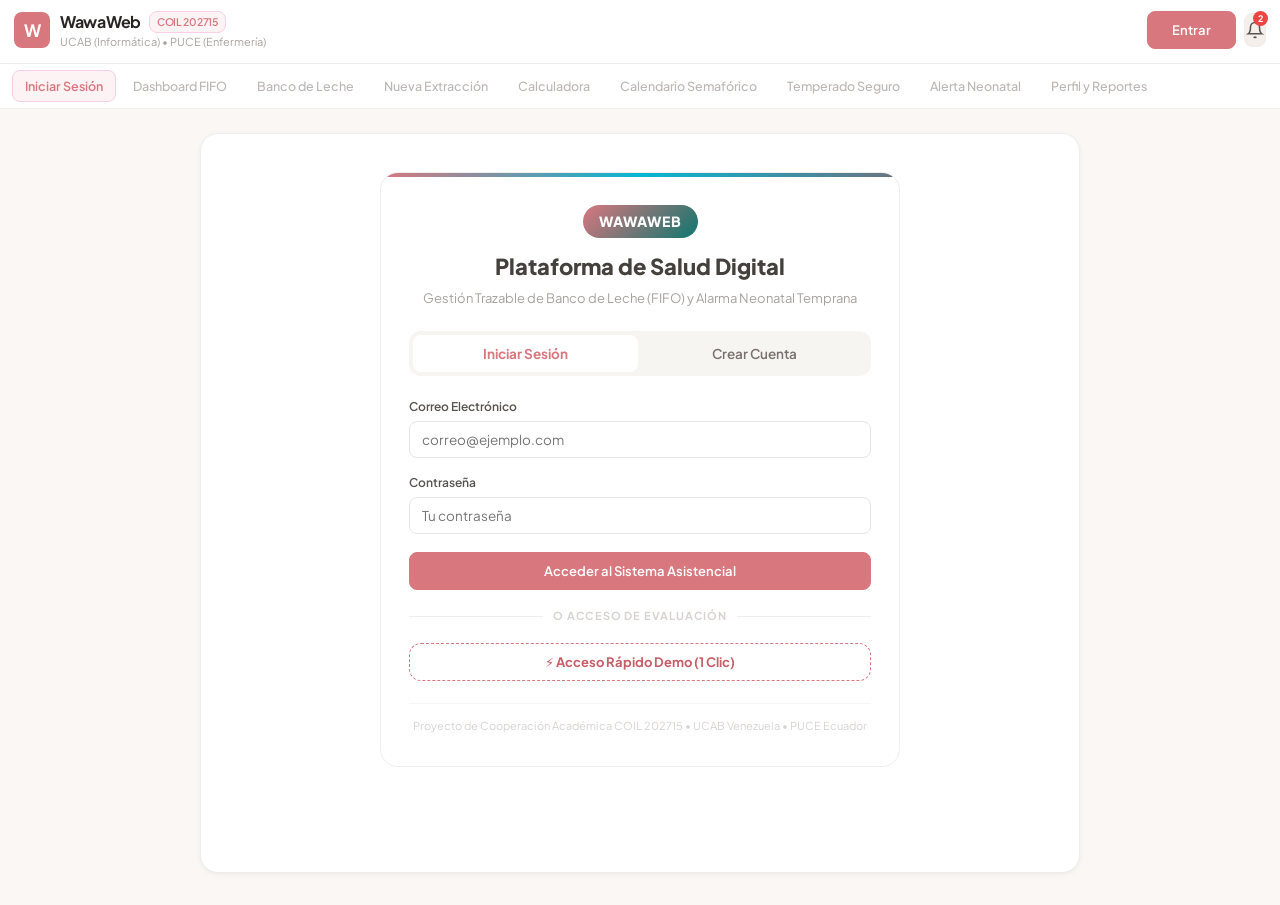
==== commit 6801e2e5: "Mejoras de diseño responsivo y adaptabilidad móvil en componentes, navegación y modales" ====
--- a/wawaweb-app/index.html
+++ b/wawaweb-app/index.html
@@ -2,7 +2,7 @@
 <html lang="es">
 <head>
   <meta charset="UTF-8">
-  <meta name="viewport" content="width=device-width, initial-scale=1.0">
+  <meta name="viewport" content="width=device-width, initial-scale=1.0, viewport-fit=cover">
   <title>WawaWeb - Plataforma de Gestión de Banco de Leche y Alarma Neonatal (COIL 202715)</title>
   
   <!-- Tipografía Google Fonts -->
@@ -31,7 +31,7 @@
 
     <div class="top-meta">
       <div class="coil-pill" id="header-baby-pill" style="display: none;">
-        <span>Paciente: <span class="baby-display-name">---</span> (<span id="header-baby-days">--</span> d)</span>
+        <span><span class="coil-pill-label">Paciente: </span><span class="baby-display-name">---</span> (<span id="header-baby-days">--</span> d)</span>
       </div>
       
       <div class="user-profile-badge" id="header-user-badge" style="display: none;">
@@ -40,7 +40,7 @@
         <button class="btn-logout-tiny" onclick="AuthController.logout()" title="Cerrar Sesión">Salir</button>
       </div>
 
-      <button class="btn-primary" id="header-btn-login" onclick="UIController.switchScreen('screen-auth')" style="display: none; padding: 5px 12px; font-size: 12px;">
+      <button class="btn-primary header-btn-login" id="header-btn-login" onclick="UIController.switchScreen('screen-auth')" style="display: none;">
         Entrar
       </button>
 
@@ -169,7 +169,7 @@
                 <input type="text" id="reg-babyname" class="form-input" placeholder="Nombre del lactante" required>
               </div>
               <div class="form-group">
-                <div style="display: flex; justify-content: space-between; align-items: center; margin-bottom: 6px;">
+                <div style="display: flex; justify-content: space-between; align-items: center; margin-bottom: 6px; flex-wrap: wrap; gap: 4px;">
                   <label class="form-label" for="reg-birthdate" style="margin-bottom: 0;">Fecha de Nacimiento</label>
                   <span id="reg-calc-days-hint" style="font-size: 0.78rem; font-weight: 600; color: #0284C7; background: #E0F2FE; padding: 2px 8px; border-radius: 6px;">
                     Edad: -- días
@@ -181,7 +181,7 @@
 
             <div class="form-row-2">
               <div class="form-group">
-                <div style="display: flex; justify-content: space-between; align-items: center; margin-bottom: 6px;">
+                <div style="display: flex; justify-content: space-between; align-items: center; margin-bottom: 6px; flex-wrap: wrap; gap: 4px;">
                   <label class="form-label" for="reg-weight" style="margin-bottom: 0;">Peso Actual (gramos)</label>
                   <span style="font-size: 0.74rem; color: #64748B;">1.500 g - 12.000 g</span>
                 </div>
@@ -429,7 +429,7 @@
           <p class="hero-desc">Registro detallado de tomas administradas, volúmenes, métodos y temperado pasivo.</p>
         </div>
 
-        <div style="display: flex; justify-content: space-between; align-items: center; margin-bottom: 12px;">
+        <div style="display: flex; justify-content: space-between; align-items: center; margin-bottom: 12px; flex-wrap: wrap; gap: 8px;">
           <span style="font-size: 13px; font-weight: 700; color: var(--neutral-700);">Tomas Registradas</span>
           <button class="btn-secondary" style="padding: 6px 12px; font-size: 12px;" onclick="UIController.openDirectIntakeModal()">
             + Registrar Toma
@@ -525,7 +525,7 @@
           <p class="hero-desc">Basado en la regla biomédica internacional de 150 ml/kg/día para lactantes sanos.</p>
         </div>
 
-        <div id="calc-baby-info-chip" style="font-size: 0.82rem; font-weight: 600; color: #1D4ED8; background: #DBEAFE; padding: 6px 12px; border-radius: 6px; margin-bottom: 14px; display: flex; justify-content: space-between; align-items: center;">
+        <div id="calc-baby-info-chip" style="font-size: 0.82rem; font-weight: 600; color: #1D4ED8; background: #DBEAFE; padding: 6px 12px; border-radius: 6px; margin-bottom: 14px; display: flex; justify-content: space-between; align-items: center; flex-wrap: wrap; gap: 6px;">
           <span>Lactante: Cargando datos...</span>
         </div>
 
@@ -842,7 +842,7 @@
 
         <!-- Estado de Conexión con Base de Datos -->
         <div style="background: #FFFFFF; border: 1px solid var(--neutral-200); border-radius: var(--radius-md); padding: 16px; margin-bottom: 20px;">
-          <div style="display: flex; justify-content: space-between; align-items: center; margin-bottom: 10px;">
+          <div style="display: flex; justify-content: space-between; align-items: center; margin-bottom: 10px; flex-wrap: wrap; gap: 6px;">
             <strong style="font-size: 13.5px; color: var(--neutral-800);">Motor de Base de Datos y Sesión</strong>
             <span id="profile-db-status" class="db-status-badge online">● SQLite 3FN Conectado</span>
           </div>
@@ -937,7 +937,7 @@
         Vas a suministrar el <strong id="modal-consume-lotename">LOTE</strong> según el orden de rotación FIFO.
       </p>
 
-      <div style="margin-bottom: 14px; padding: 10px 12px; background: #F0FDF4; border: 1px solid #BBF7D0; border-radius: 8px; font-size: 12.5px; color: #166534; display: flex; justify-content: space-between; align-items: center;">
+      <div style="margin-bottom: 14px; padding: 10px 12px; background: #F0FDF4; border: 1px solid #BBF7D0; border-radius: 8px; font-size: 12.5px; color: #166534; display: flex; justify-content: space-between; align-items: center; flex-wrap: wrap; gap: 8px;">
         <span>🌡️ ¿Deseas temperar el frasco primero?</span>
         <button type="button" class="btn-secondary" style="font-size: 11.5px; padding: 4px 10px; background: white;" onclick="UIController.goToThawingFromModal()">Abrir Temporizador (10 min)</button>
       </div>
@@ -969,7 +969,7 @@
         </label>
       </div>
 
-      <div style="display: flex; gap: 10px; margin-top: 18px;">
+      <div class="modal-footer-actions" style="display: flex; gap: 10px; margin-top: 18px;">
         <button class="btn-secondary" onclick="UIController.closeConsumeModal()">Cancelar</button>
         <button class="btn-primary" onclick="UIController.confirmConsumeFromModal()">Confirmar Toma Suministrada</button>
       </div>
@@ -991,7 +991,7 @@
         <div style="font-size: 11px; font-weight: 800; color: #0284C7; margin-bottom: 8px; text-transform: uppercase; letter-spacing: 0.04em;">
           📝 Datos para Rotular en el Frasco / Bolsa Física:
         </div>
-        <div style="display: grid; grid-template-columns: 1fr 1fr; gap: 8px; font-size: 13px; color: #1E293B;">
+        <div class="label-info-grid" style="display: grid; grid-template-columns: 1fr 1fr; gap: 8px; font-size: 13px; color: #1E293B;">
           <div><strong>Identificador:</strong> <span id="label-modal-tag" style="color: #0284C7; font-weight: 800;">LOTE #01</span></div>
           <div><strong>Volumen:</strong> <span id="label-modal-vol" style="font-weight: 700;">60 ml</span></div>
           <div><strong>Fecha:</strong> <span id="label-modal-date">--</span></div>
--- a/wawaweb-app/styles.css
+++ b/wawaweb-app/styles.css
@@ -62,6 +62,7 @@
   --shadow-popover: 0 12px 28px -6px rgba(41, 37, 36, 0.12);
 
   --font-sans: 'Plus Jakarta Sans', system-ui, -apple-system, BlinkMacSystemFont, 'Segoe UI', Roboto, sans-serif;
+  --top-nav-height: 61px;
 }
 
 /* ==========================================================================
@@ -111,6 +112,11 @@
   --shadow-popover: 0 16px 36px rgba(0, 0, 0, 0.6);
 }
 
+html {
+  -webkit-text-size-adjust: 100%;
+  scroll-behavior: smooth;
+}
+
 * {
   box-sizing: border-box;
   margin: 0;
@@ -122,11 +128,18 @@
   background: var(--bg-app);
   color: var(--neutral-800);
   min-height: 100vh;
+  min-height: 100dvh;
   display: flex;
   flex-direction: column;
   -webkit-font-smoothing: antialiased;
   line-height: 1.5;
+  overflow-x: hidden;
   transition: background-color 0.25s ease, color 0.25s ease;
+}
+
+img, svg, video, canvas, audio, iframe, embed, object {
+  max-width: 100%;
+  height: auto;
 }
 
 /* ==========================================================================
@@ -135,10 +148,14 @@
 .top-navbar {
   background: var(--bg-card);
   border-bottom: 1px solid var(--neutral-200);
-  padding: 12px 28px;
+  padding: 12px 24px;
+  padding-top: max(10px, env(safe-area-inset-top, 0px));
+  padding-left: max(14px, env(safe-area-inset-left, 0px));
+  padding-right: max(14px, env(safe-area-inset-right, 0px));
   display: flex;
   align-items: center;
   justify-content: space-between;
+  gap: 12px;
   position: sticky;
   top: 0;
   z-index: 100;
@@ -150,6 +167,7 @@
   align-items: center;
   gap: 10px;
   cursor: pointer;
+  flex-shrink: 0;
 }
 
 .brand-icon {
@@ -250,22 +268,33 @@
 .screens-nav-bar {
   background: var(--bg-card);
   border-bottom: 1px solid var(--neutral-200);
-  padding: 6px 24px;
+  padding: 6px 20px;
+  padding-left: max(12px, env(safe-area-inset-left, 0px));
+  padding-right: max(12px, env(safe-area-inset-right, 0px));
   display: flex;
   gap: 4px;
   overflow-x: auto;
   white-space: nowrap;
   position: sticky;
-  top: 61px;
+  top: var(--top-nav-height, 61px);
   z-index: 90;
-  transition: background-color 0.25s ease, border-color 0.25s ease;
+  -webkit-overflow-scrolling: touch;
+  scroll-behavior: smooth;
+  scrollbar-width: thin;
+  scrollbar-color: var(--neutral-300) transparent;
+  overscroll-behavior-x: contain;
+  transition: background-color 0.25s ease, border-color 0.25s ease, top 0.2s ease;
 }
 
 .screens-nav-bar::-webkit-scrollbar {
   height: 3px;
 }
+.screens-nav-bar::-webkit-scrollbar-track {
+  background: transparent;
+}
 .screens-nav-bar::-webkit-scrollbar-thumb {
   background: var(--neutral-300);
+  border-radius: 3px;
 }
 
 .nav-tab-btn {
@@ -279,6 +308,10 @@
   cursor: pointer;
   display: inline-flex;
   align-items: center;
+  justify-content: center;
+  flex-shrink: 0;
+  user-select: none;
+  -webkit-tap-highlight-color: transparent;
   transition: all 0.15s ease;
 }
 
@@ -300,18 +333,22 @@
 .main-wrapper {
   flex: 1;
   padding: 24px 16px;
+  padding-bottom: max(32px, calc(24px + env(safe-area-inset-bottom, 0px)));
+  padding-left: max(12px, env(safe-area-inset-left, 0px));
+  padding-right: max(12px, env(safe-area-inset-right, 0px));
   display: flex;
   justify-content: center;
+  width: 100%;
 }
 
 .device-frame {
   width: 100%;
-  max-width: 720px;
+  max-width: 760px;
   background: var(--bg-card);
   border-radius: var(--radius-lg);
   border: 1px solid var(--neutral-200);
   box-shadow: var(--shadow-card);
-  min-height: 800px;
+  min-height: calc(100vh - 160px);
   display: flex;
   flex-direction: column;
   position: relative;
@@ -513,6 +550,7 @@
 .fifo-actions-row {
   display: flex;
   gap: 8px;
+  flex-wrap: wrap;
 }
 
 .btn-fifo-consume {
@@ -778,6 +816,47 @@
 
 .form-input:focus, .form-select:focus, .form-textarea:focus {
   border-color: var(--primary);
+}
+
+input[type="range"] {
+  -webkit-appearance: none;
+  appearance: none;
+  width: 100%;
+  height: 8px;
+  border-radius: 4px;
+  background: var(--neutral-200);
+  outline: none;
+  padding: 0;
+  margin: 12px 0 8px;
+  cursor: pointer;
+}
+
+input[type="range"]::-webkit-slider-thumb {
+  -webkit-appearance: none;
+  appearance: none;
+  width: 24px;
+  height: 24px;
+  border-radius: 50%;
+  background: var(--primary);
+  cursor: pointer;
+  border: 2px solid #FFFFFF;
+  box-shadow: 0 1px 4px rgba(0, 0, 0, 0.2);
+  transition: transform 0.1s ease, background 0.15s ease;
+}
+
+input[type="range"]::-webkit-slider-thumb:active {
+  transform: scale(1.15);
+  background: var(--primary-hover);
+}
+
+input[type="range"]::-moz-range-thumb {
+  width: 24px;
+  height: 24px;
+  border-radius: 50%;
+  background: var(--primary);
+  cursor: pointer;
+  border: 2px solid #FFFFFF;
+  box-shadow: 0 1px 4px rgba(0, 0, 0, 0.2);
 }
 
 .pill-toggle-container {
@@ -1508,12 +1587,17 @@
   left: 0;
   width: 100%;
   height: 100%;
+  height: 100dvh;
   background: rgba(15, 23, 42, 0.45);
+  backdrop-filter: blur(2px);
   z-index: 200;
   display: none;
   align-items: center;
   justify-content: center;
-  padding: 20px;
+  padding: 16px;
+  padding-top: max(16px, env(safe-area-inset-top, 0px));
+  padding-bottom: max(16px, env(safe-area-inset-bottom, 0px));
+  overflow-y: auto;
 }
 
 .modal-backdrop.show {
@@ -1523,11 +1607,15 @@
 .modal-dialog {
   background: var(--bg-card);
   border-radius: var(--radius-md);
-  max-width: 440px;
+  max-width: 460px;
   width: 100%;
+  max-height: calc(100dvh - 32px);
+  overflow-y: auto;
+  -webkit-overflow-scrolling: touch;
   padding: 22px;
   border: 1px solid var(--neutral-200);
   box-shadow: var(--shadow-popover);
+  margin: auto;
 }
 
 .modal-header {
@@ -1553,15 +1641,18 @@
 
 .toast-container {
   position: fixed;
-  bottom: 24px;
-  right: 24px;
+  bottom: max(24px, calc(16px + env(safe-area-inset-bottom, 0px)));
+  right: max(24px, calc(16px + env(safe-area-inset-right, 0px)));
   z-index: 300;
   display: flex;
   flex-direction: column;
   gap: 8px;
+  max-width: calc(100vw - 32px);
+  pointer-events: none;
 }
 
 .toast-msg {
+  pointer-events: auto;
   background: var(--neutral-900);
   color: var(--bg-card);
   padding: 10px 16px;
@@ -1769,17 +1860,6 @@
   gap: 12px;
 }
 
-@media (max-width: 540px) {
-  .form-row-2 {
-    grid-template-columns: 1fr;
-    gap: 0;
-  }
-  .auth-container {
-    padding: 24px 18px;
-    margin: 0 8px 20px;
-  }
-}
-
 .auth-divider {
   display: flex;
   align-items: center;
@@ -1930,3 +2010,441 @@
   color: var(--sem-yellow-text);
   border: 1px solid var(--sem-yellow-border);
 }
+
+/* ==========================================================================
+   SISTEMA DE DISEÑO RESPONSIVO MULTIPLATAFORMA (COIL 202715)
+   Optimizado para:
+   - Smartphones pequeños (320px - 360px)
+   - Smartphones estándar y modernos (375px - 540px)
+   - Tablets y dispositivos medianos (768px - 1023px)
+   - Pantallas de escritorio y monitores de alta resolución (≥ 1024px)
+   ========================================================================== */
+
+/* --------------------------------------------------------------------------
+   PANTALLAS GRANDES Y ESCRITORIO (≥ 1024px)
+   -------------------------------------------------------------------------- */
+@media (min-width: 1024px) {
+  .device-frame {
+    max-width: 880px;
+  }
+
+  .mosaic-grid {
+    grid-template-columns: repeat(2, 1fr);
+    gap: 14px;
+  }
+
+  .stock-stat-box {
+    padding: 18px 20px;
+  }
+
+  /* Conversor pediátrico: 3 columnas simétricas en escritorio */
+  .equiv-grid {
+    display: grid;
+    grid-template-columns: repeat(3, 1fr);
+    gap: 12px;
+  }
+
+  .equiv-tile {
+    flex-direction: column;
+    text-align: center;
+    padding: 16px 12px;
+    align-items: center;
+    gap: 8px;
+  }
+
+  .equiv-tile-icon {
+    width: 44px;
+    height: 44px;
+    font-size: 13px;
+  }
+}
+
+/* --------------------------------------------------------------------------
+   TABLETS Y PANTALLAS INTERMEDIAS (768px a 1023px)
+   -------------------------------------------------------------------------- */
+@media (min-width: 768px) and (max-width: 1023px) {
+  .device-frame {
+    max-width: 760px;
+  }
+
+  .equiv-grid {
+    display: grid;
+    grid-template-columns: repeat(3, 1fr);
+    gap: 10px;
+  }
+
+  .equiv-tile {
+    flex-direction: column;
+    text-align: center;
+    padding: 14px 10px;
+    align-items: center;
+    gap: 6px;
+  }
+}
+
+/* --------------------------------------------------------------------------
+   DISPOSITIVOS MÓVILES Y PANTALLAS TÁCTILES (≤ 767px)
+   -------------------------------------------------------------------------- */
+@media (max-width: 767px) {
+  :root {
+    --top-nav-height: 54px;
+  }
+
+  /* Top Navbar Móvil */
+  .top-navbar {
+    padding: 8px 14px;
+    padding-top: max(8px, env(safe-area-inset-top, 0px));
+    padding-left: max(10px, env(safe-area-inset-left, 0px));
+    padding-right: max(10px, env(safe-area-inset-right, 0px));
+    gap: 8px;
+  }
+
+  .brand-group {
+    gap: 8px;
+  }
+
+  .brand-icon {
+    width: 32px;
+    height: 32px;
+    font-size: 15px;
+    border-radius: 6px;
+  }
+
+  .brand-text h1 {
+    font-size: 15px;
+    gap: 6px;
+  }
+
+  .brand-badge {
+    font-size: 9.5px;
+    padding: 1px 5px;
+  }
+
+  .brand-subtitle {
+    font-size: 10.5px;
+  }
+
+  .notification-bell-btn {
+    width: 36px;
+    height: 36px;
+  }
+
+  /* Sub-Navbar Móvil */
+  .screens-nav-bar {
+    padding: 6px 12px;
+    gap: 4px;
+  }
+
+  .nav-tab-btn {
+    padding: 7px 11px;
+    font-size: 12px;
+    min-height: 36px;
+  }
+
+  /* Marco del Dispositivo y Contenedor */
+  .main-wrapper {
+    padding: 12px 10px 24px;
+    padding-bottom: max(28px, calc(20px + env(safe-area-inset-bottom, 0px)));
+    padding-left: max(8px, env(safe-area-inset-left, 0px));
+    padding-right: max(8px, env(safe-area-inset-right, 0px));
+  }
+
+  .device-frame {
+    border-radius: var(--radius-md);
+    box-shadow: var(--shadow-subtle);
+    min-height: auto;
+  }
+
+  .app-screen {
+    padding: 20px 14px;
+  }
+
+  .hero-header {
+    margin-bottom: 18px !important;
+    padding-bottom: 14px !important;
+  }
+
+  .hero-title {
+    font-size: 19px;
+  }
+
+  /* Formularios e Inputs Móviles (Previene Auto-zoom en iOS Safari) */
+  .form-row-2 {
+    grid-template-columns: 1fr;
+    gap: 0;
+  }
+
+  .form-input,
+  .form-select,
+  .form-textarea {
+    font-size: 16px;
+    padding: 10px 12px;
+    min-height: 42px;
+  }
+
+  .btn-primary,
+  .btn-secondary {
+    min-height: 42px;
+  }
+}
+
+/* --------------------------------------------------------------------------
+   SMARTPHONES ESTÁNDAR Y MODERNOS (≤ 540px)
+   -------------------------------------------------------------------------- */
+@media (max-width: 540px) {
+  :root {
+    --top-nav-height: 50px;
+  }
+
+  .top-navbar {
+    padding: 8px 10px;
+    gap: 6px;
+  }
+
+  .brand-subtitle {
+    display: none;
+  }
+
+  .coil-pill {
+    padding: 4px 8px;
+    font-size: 11px;
+    gap: 2px;
+  }
+
+  .coil-pill .coil-pill-label {
+    display: none;
+  }
+
+  .user-profile-badge {
+    padding: 3px 6px;
+    gap: 4px;
+  }
+
+  .user-name-label {
+    max-width: 55px;
+    font-size: 11px;
+  }
+
+  .btn-logout-tiny {
+    padding: 3px 6px;
+    font-size: 10px;
+  }
+
+  .main-wrapper {
+    padding: 8px 6px 20px;
+  }
+
+  .app-screen {
+    padding: 16px 12px;
+  }
+
+  /* Dashboard: Stock vertical */
+  .stock-grid {
+    grid-template-columns: 1fr;
+    gap: 10px;
+  }
+
+  .stock-stat-box {
+    padding: 12px 14px;
+  }
+
+  .stat-value {
+    font-size: 24px;
+  }
+
+  /* Tarjeta FIFO Prioritaria Móvil */
+  .fifo-primary-card {
+    padding: 14px;
+  }
+
+  .fifo-card-meta {
+    flex-direction: column;
+    align-items: flex-start;
+    gap: 8px;
+  }
+
+  .fifo-countdown {
+    text-align: left;
+    width: 100%;
+  }
+
+  .fifo-actions-row {
+    flex-direction: column;
+    gap: 8px;
+    width: 100%;
+  }
+
+  .btn-fifo-consume,
+  .btn-fifo-transfer {
+    width: 100%;
+    min-height: 42px;
+    font-size: 12.5px;
+    justify-content: center;
+    flex: none;
+  }
+
+  /* Mosaico Móvil: 1 columna cómoda */
+  .mosaic-grid {
+    grid-template-columns: 1fr;
+    gap: 10px;
+  }
+
+  .mosaic-tile-card {
+    padding: 12px 14px;
+    gap: 12px;
+  }
+
+  .tile-icon-bubble {
+    width: 36px;
+    height: 36px;
+  }
+
+  /* Botones de Volumen Rápido (Matriz 2x2 en lugar de 4 comprimidos) */
+  .quick-vol-buttons {
+    display: grid;
+    grid-template-columns: repeat(2, 1fr);
+    gap: 6px;
+  }
+
+  .quick-vol-btn {
+    padding: 9px 6px;
+    font-size: 12px;
+    min-height: 38px;
+  }
+
+  /* Acciones de Tarjetas de Inventario */
+  .batch-item-card {
+    padding: 12px;
+  }
+
+  .batch-card-actions {
+    flex-wrap: wrap;
+    gap: 6px;
+  }
+
+  .btn-card-action.primary-consume {
+    flex: 1 1 100%;
+    min-height: 38px;
+    font-size: 12.5px;
+  }
+
+  .btn-card-action:not(.primary-consume) {
+    flex: 1 1 calc(50% - 3px);
+    min-height: 36px;
+    font-size: 11.5px;
+  }
+
+  /* Calendario Móvil */
+  .cal-legend-bar {
+    flex-wrap: wrap;
+    gap: 8px 12px;
+    justify-content: flex-start;
+    padding: 10px 12px;
+  }
+
+  /* Temporizador Móvil */
+  .timer-digits {
+    font-size: 34px;
+    letter-spacing: 1px;
+  }
+
+  .timer-controls-row {
+    flex-direction: column;
+    gap: 8px;
+  }
+
+  .btn-timer {
+    width: 100%;
+    min-height: 42px;
+  }
+
+  /* Modales Móviles */
+  .modal-dialog {
+    padding: 18px 14px;
+    max-height: calc(100dvh - 20px);
+  }
+
+  .modal-footer-actions {
+    flex-direction: column-reverse;
+    gap: 8px;
+    width: 100%;
+  }
+
+  .modal-footer-actions button {
+    width: 100%;
+    min-height: 42px;
+  }
+
+  /* Contenedor de Toasts Centrado en Móvil */
+  .toast-container {
+    left: 12px;
+    right: 12px;
+    bottom: max(75px, calc(70px + env(safe-area-inset-bottom, 0px)));
+    align-items: stretch;
+  }
+
+  .toast-msg {
+    width: 100%;
+    justify-content: center;
+    text-align: center;
+  }
+
+  /* Autenticación Móvil */
+  .auth-container {
+    padding: 20px 14px;
+    margin: 0 0 16px;
+    border-radius: var(--radius-md);
+  }
+
+  .auth-title {
+    font-size: 19px;
+  }
+
+  .auth-subtitle {
+    font-size: 12px;
+  }
+}
+
+/* --------------------------------------------------------------------------
+   SMARTPHONES PEQUEÑOS Y PANTALLAS ULTRA-ESTRECHAS (≤ 360px)
+   -------------------------------------------------------------------------- */
+@media (max-width: 360px) {
+  .brand-badge {
+    display: none;
+  }
+
+  .coil-pill {
+    display: none !important;
+  }
+
+  .main-wrapper {
+    padding: 6px 4px 16px;
+  }
+
+  .app-screen {
+    padding: 14px 8px;
+  }
+
+  .batch-card-body {
+    grid-template-columns: 1fr;
+  }
+
+  .label-info-grid {
+    grid-template-columns: 1fr !important;
+  }
+
+  .cal-days-grid {
+    gap: 2px;
+  }
+
+  .cal-day-cell {
+    min-height: 30px;
+    font-size: 10px;
+  }
+
+  .cal-dot {
+    width: 4px;
+    height: 4px;
+  }
+}
+
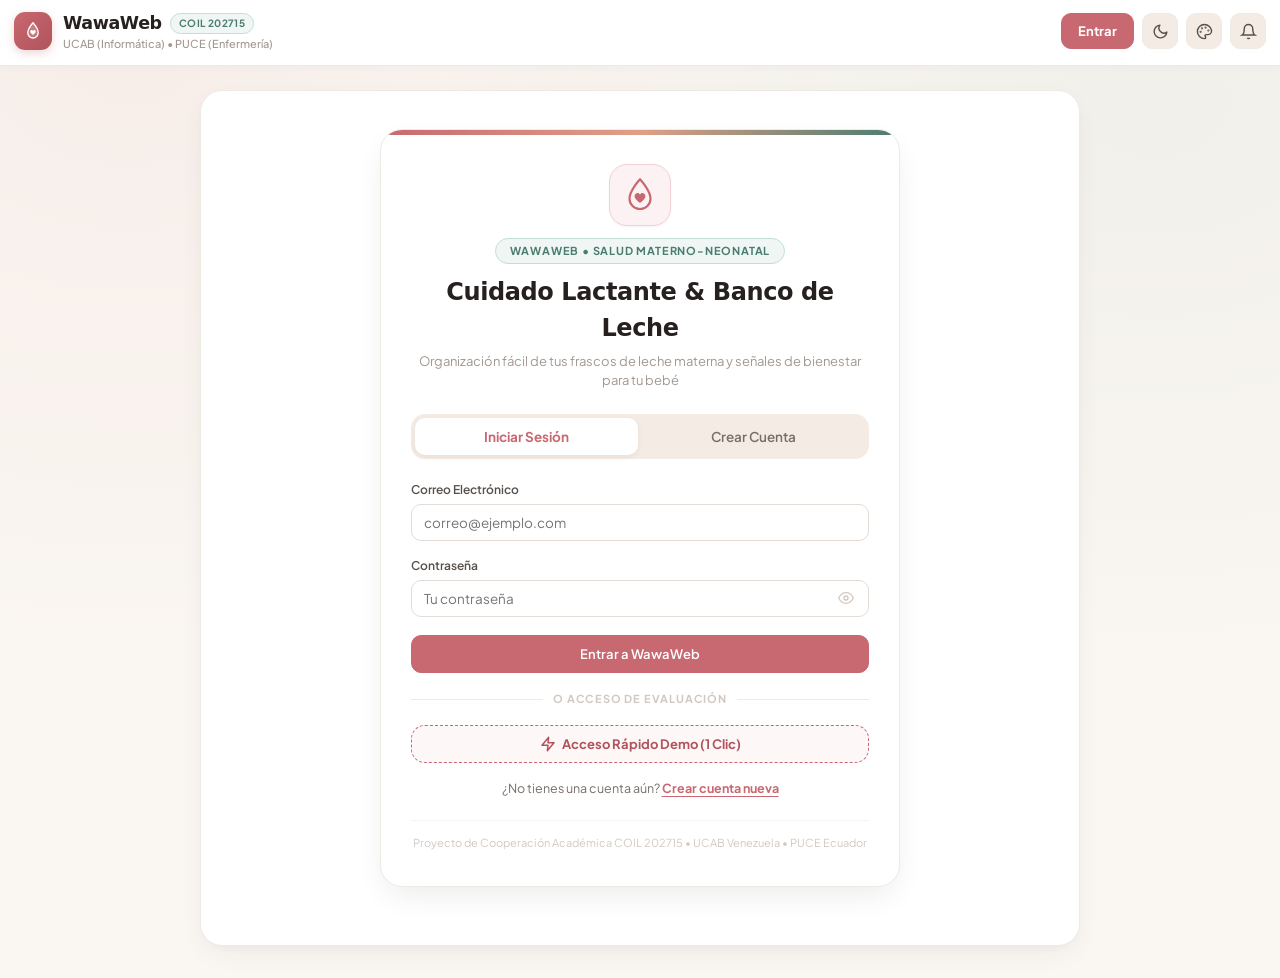
==== commit 2f5f8dce: "feat(ui/auth): rediseño ergonómico de registro, referencias clínicas en triaje y corrección de navba" ====
--- a/wawaweb-app/index.html
+++ b/wawaweb-app/index.html
@@ -13,7 +13,7 @@
   <!-- Hoja de Estilos de la Aplicación -->
   <link rel="stylesheet" href="styles.css">
   <link rel="manifest" href="manifest.json">
-  <meta name="theme-color" content="#0D9488">
+  <meta name="theme-color" content="#C86870">
 </head>
 <body>
 
@@ -22,7 +22,12 @@
        ========================================================================= -->
   <header class="top-navbar">
     <div class="brand-group" onclick="UIController.switchScreen('screen-dashboard')">
-      <div class="brand-icon">W</div>
+      <div class="brand-icon" aria-label="WawaWeb">
+        <svg viewBox="0 0 36 36" width="22" height="22" fill="none" xmlns="http://www.w3.org/2000/svg">
+          <path d="M18 4.5C18 4.5 9.5 14.2 9.5 21C9.5 25.6944 13.3056 29.5 18 29.5C22.6944 29.5 26.5 25.6944 26.5 21C26.5 14.2 18 4.5 18 4.5Z" stroke="currentColor" stroke-width="2.2" stroke-linecap="round" stroke-linejoin="round" fill="rgba(255,255,255,0.18)"/>
+          <path d="M18 24.5C18 24.5 13.5 21.6 13.5 19C13.5 17.5 14.7 16.5 16 16.5C17 16.5 17.6 17.1 18 17.8C18.4 17.1 19 16.5 20 16.5C21.3 16.5 22.5 17.5 22.5 19C22.5 21.6 18 24.5 18 24.5Z" fill="currentColor"/>
+        </svg>
+      </div>
       <div class="brand-text">
         <h1>WawaWeb <span class="brand-badge">COIL 202715</span></h1>
         <p class="brand-subtitle">UCAB (Informática) • PUCE (Enfermería)</p>
@@ -31,17 +36,47 @@
 
     <div class="top-meta">
       <div class="coil-pill" id="header-baby-pill" style="display: none;">
+        <svg viewBox="0 0 24 24" width="14" height="14" fill="none" stroke="currentColor" stroke-width="2.2" stroke-linecap="round" stroke-linejoin="round" style="color: var(--primary); margin-right: 4px; vertical-align: -2px;">
+          <path d="M20.84 4.61a5.5 5.5 0 0 0-7.78 0L12 5.67l-1.06-1.06a5.5 5.5 0 0 0-7.78 7.78l1.06 1.06L12 21.23l7.78-7.78 1.06-1.06a5.5 5.5 0 0 0 0-7.78z"></path>
+        </svg>
         <span><span class="coil-pill-label">Paciente: </span><span class="baby-display-name">---</span> (<span id="header-baby-days">--</span> d)</span>
       </div>
       
-      <div class="user-profile-badge" id="header-user-badge" style="display: none;">
-        <span class="user-avatar-tiny" id="header-user-avatar">👤</span>
+      <div class="user-profile-badge" id="header-user-badge" style="display: none;" onclick="UIController.switchScreen('screen-profile')" title="Mi Perfil y Cuenta">
+        <span class="user-avatar-tiny" id="header-user-avatar">U</span>
         <span class="user-name-label" id="header-user-name">Usuario</span>
-        <button class="btn-logout-tiny" onclick="AuthController.logout()" title="Cerrar Sesión">Salir</button>
+        <button class="btn-logout-tiny" onclick="event.stopPropagation(); AuthController.logout()" title="Cerrar Sesión">Salir</button>
       </div>
 
       <button class="btn-primary header-btn-login" id="header-btn-login" onclick="UIController.switchScreen('screen-auth')" style="display: none;">
         Entrar
+      </button>
+
+      <button class="theme-toggle-btn" onclick="UIController.toggleDarkMode()" title="Alternar Modo Día / Noche" aria-label="Alternar tema">
+        <svg id="theme-icon-moon" viewBox="0 0 24 24" width="17" height="17" fill="none" stroke="currentColor" stroke-width="2" stroke-linecap="round" stroke-linejoin="round">
+          <path d="M21 12.79A9 9 0 1 1 11.21 3 7 7 0 0 0 21 12.79z"></path>
+        </svg>
+        <svg id="theme-icon-sun" viewBox="0 0 24 24" width="17" height="17" fill="none" stroke="currentColor" stroke-width="2" stroke-linecap="round" stroke-linejoin="round" style="display: none;">
+          <circle cx="12" cy="12" r="5"></circle>
+          <line x1="12" y1="1" x2="12" y2="3"></line>
+          <line x1="12" y1="21" x2="12" y2="23"></line>
+          <line x1="4.22" y1="4.22" x2="5.64" y2="5.64"></line>
+          <line x1="18.36" y1="18.36" x2="19.78" y2="19.78"></line>
+          <line x1="1" y1="12" x2="3" y2="12"></line>
+          <line x1="21" y1="12" x2="23" y2="12"></line>
+          <line x1="4.22" y1="19.78" x2="5.64" y2="18.36"></line>
+          <line x1="18.36" y1="5.64" x2="19.78" y2="4.22"></line>
+        </svg>
+      </button>
+
+      <button class="palette-toggle-btn" id="btn-palette-toggle" onclick="UIController.toggleColorScheme()" title="Cambiar a Paleta Azul Paternidad" aria-label="Alternar paleta maternal o paternidad">
+        <svg viewBox="0 0 24 24" width="17" height="17" fill="none" stroke="currentColor" stroke-width="2" stroke-linecap="round" stroke-linejoin="round">
+          <circle cx="13.5" cy="6.5" r=".5" fill="currentColor"></circle>
+          <circle cx="17.5" cy="10.5" r=".5" fill="currentColor"></circle>
+          <circle cx="8.5" cy="7.5" r=".5" fill="currentColor"></circle>
+          <circle cx="6.5" cy="12.5" r=".5" fill="currentColor"></circle>
+          <path d="M12 2C6.5 2 2 6.5 2 12s4.5 10 10 10c.926 0 1.648-.746 1.648-1.688 0-.437-.18-.835-.437-1.125-.29-.289-.438-.652-.438-1.125a1.64 1.64 0 0 1 1.668-1.668h1.996c3.051 0 5.563-2.512 5.563-5.563C21.438 6.5 17.5 2 12 2z"></path>
+        </svg>
       </button>
 
       <button class="notification-bell-btn" onclick="UIController.switchScreen('screen-inventory')" title="Lotes en Alerta">
@@ -49,24 +84,52 @@
           <path d="M18 8A6 6 0 0 0 6 8c0 7-3 9-3 9h18s-3-2-3-9"></path>
           <path d="M13.73 21a2 2 0 0 1-3.46 0"></path>
         </svg>
-        <span class="bell-badge">2</span>
+        <span class="bell-badge" id="header-bell-badge" style="display: none;">0</span>
       </button>
     </div>
   </header>
 
   <!-- =========================================================================
-       BARRA DE PANTALLAS (SUB-NAVBAR)
+       BARRA DE PANTALLAS (SUB-NAVBAR CON ACCESOS RÁPIDOS)
        ========================================================================= -->
-  <nav class="screens-nav-bar" id="main-nav-bar">
-    <button class="nav-tab-btn" data-screen="screen-auth" id="nav-btn-auth" style="display: none;">Iniciar Sesión</button>
-    <button class="nav-tab-btn active" data-screen="screen-dashboard">Dashboard FIFO</button>
-    <button class="nav-tab-btn" data-screen="screen-inventory">Banco de Leche</button>
-    <button class="nav-tab-btn" data-screen="screen-extraction">Nueva Extracción</button>
-    <button class="nav-tab-btn" data-screen="screen-calculator">Calculadora</button>
-    <button class="nav-tab-btn" data-screen="screen-calendar">Calendario Semafórico</button>
-    <button class="nav-tab-btn" data-screen="screen-thawing">Temperado Seguro</button>
-    <button class="nav-tab-btn" data-screen="screen-triage">Alerta Neonatal</button>
-    <button class="nav-tab-btn" data-screen="screen-profile">Perfil y Reportes</button>
+  <nav class="screens-nav-bar" id="main-nav-bar" style="display: none;">
+    <button class="nav-tab-btn active" data-screen="screen-dashboard">
+      <svg viewBox="0 0 24 24" width="15" height="15" fill="none" stroke="currentColor" stroke-width="2.2" stroke-linecap="round" stroke-linejoin="round"><rect x="3" y="3" width="7" height="7" rx="1"/><rect x="14" y="3" width="7" height="7" rx="1"/><rect x="14" y="14" width="7" height="7" rx="1"/><rect x="3" y="14" width="7" height="7" rx="1"/></svg>
+      <span>Inicio</span>
+    </button>
+    <button class="nav-tab-btn" data-screen="screen-extraction">
+      <svg viewBox="0 0 24 24" width="15" height="15" fill="none" stroke="currentColor" stroke-width="2.2" stroke-linecap="round" stroke-linejoin="round"><line x1="12" y1="5" x2="12" y2="19"/><line x1="5" y1="12" x2="19" y2="12"/></svg>
+      <span>Extraer Leche</span>
+    </button>
+    <button class="nav-tab-btn" data-screen="screen-inventory">
+      <svg viewBox="0 0 24 24" width="15" height="15" fill="none" stroke="currentColor" stroke-width="2.2" stroke-linecap="round" stroke-linejoin="round"><path d="M9 7h6v2a2 2 0 0 1 2 2v8a2 2 0 0 1-2 2H9a2 2 0 0 1-2-2v-8a2 2 0 0 1 2-2V7z"/><path d="M10 7V5a2 2 0 0 1 4 0v2"/></svg>
+      <span>Banco de Leche</span>
+    </button>
+    <button class="nav-tab-btn" data-screen="screen-thawing">
+      <svg viewBox="0 0 24 24" width="15" height="15" fill="none" stroke="currentColor" stroke-width="2.2" stroke-linecap="round" stroke-linejoin="round"><circle cx="12" cy="12" r="10"/><polyline points="12 6 12 12 16 14"/></svg>
+      <span>Temperar</span>
+    </button>
+    <button class="nav-tab-btn" data-screen="screen-intake-history">
+      <svg viewBox="0 0 24 24" width="15" height="15" fill="none" stroke="currentColor" stroke-width="2.2" stroke-linecap="round" stroke-linejoin="round"><path d="M14 2H6a2 2 0 0 0-2 2v16a2 2 0 0 0 2 2h12a2 2 0 0 0 2-2V8z"/><polyline points="14 2 14 8 20 8"/><line x1="16" y1="13" x2="8" y2="13"/><line x1="16" y1="17" x2="8" y2="17"/></svg>
+      <span>Tomas</span>
+    </button>
+    <span class="nav-divider-vertical" aria-hidden="true"></span>
+    <button class="nav-tab-btn" data-screen="screen-calculator">
+      <svg viewBox="0 0 24 24" width="15" height="15" fill="none" stroke="currentColor" stroke-width="2.2" stroke-linecap="round" stroke-linejoin="round"><rect x="4" y="2" width="16" height="20" rx="2"/><line x1="8" y1="6" x2="16" y2="6"/><line x1="8" y1="10" x2="16" y2="10"/><line x1="8" y1="14" x2="12" y2="14"/></svg>
+      <span>Dosis</span>
+    </button>
+    <button class="nav-tab-btn" data-screen="screen-calendar">
+      <svg viewBox="0 0 24 24" width="15" height="15" fill="none" stroke="currentColor" stroke-width="2.2" stroke-linecap="round" stroke-linejoin="round"><rect x="3" y="4" width="18" height="18" rx="2"/><line x1="16" y1="2" x2="16" y2="6"/><line x1="8" y1="2" x2="8" y2="6"/><line x1="3" y1="10" x2="21" y2="10"/></svg>
+      <span>Calendario</span>
+    </button>
+    <button class="nav-tab-btn nav-tab-alert" data-screen="screen-triage">
+      <svg viewBox="0 0 24 24" width="15" height="15" fill="none" stroke="currentColor" stroke-width="2.2" stroke-linecap="round" stroke-linejoin="round"><path d="M10.29 3.86L1.82 18a2 2 0 0 0 1.71 3h16.94a2 2 0 0 0 1.71-3L13.71 3.86a2 2 0 0 0-3.42 0z"/><line x1="12" y1="9" x2="12" y2="13"/><line x1="12" y1="17" x2="12.01" y2="17"/></svg>
+      <span>Triaje Neonatal</span>
+    </button>
+    <button class="nav-tab-btn" data-screen="screen-profile">
+      <svg viewBox="0 0 24 24" width="15" height="15" fill="none" stroke="currentColor" stroke-width="2.2" stroke-linecap="round" stroke-linejoin="round"><path d="M20 21v-2a4 4 0 0 0-4-4H8a4 4 0 0 0-4 4v2"/><circle cx="12" cy="7" r="4"/></svg>
+      <span>Perfil</span>
+    </button>
   </nav>
 
   <!-- =========================================================================
@@ -76,14 +139,20 @@
     <div class="device-frame">
 
       <!-- ---------------------------------------------------------------------
-           PANTALLA 0: INICIO DE SESIÓN Y REGISTRO (AUTENTICACIÓN ASISTENCIAL)
+           PANTALLA 0: INICIO DE SESIÓN Y REGISTRO (ACCESO FAMILIAR)
            --------------------------------------------------------------------- -->
       <section id="screen-auth" class="app-screen">
         <div class="auth-container">
           <div class="auth-header">
-            <div class="auth-logo-badge">WawaWeb</div>
-            <h2 class="auth-title">Plataforma de Salud Digital</h2>
-            <p class="auth-subtitle">Gestión Trazable de Banco de Leche (FIFO) y Alarma Neonatal Temprana</p>
+            <div class="auth-logo-mark">
+              <svg viewBox="0 0 48 48" width="42" height="42" fill="none" xmlns="http://www.w3.org/2000/svg">
+                <path d="M24 6C24 6 12 19 12 28.2C12 34.7169 17.3726 40 24 40C30.6274 40 36 34.7169 36 28.2C36 19 24 6 24 6Z" fill="var(--primary-subtle)" stroke="var(--primary)" stroke-width="2.5" stroke-linecap="round" stroke-linejoin="round"/>
+                <path d="M24 33C24 33 17.8 29 17.8 25.4C17.8 23.3 19.4 21.8 21.3 21.8C22.7 21.8 23.5 22.6 24 23.6C24.5 22.6 25.3 21.8 26.7 21.8C28.6 21.8 30.2 23.3 30.2 25.4C30.2 29 24 33 24 33Z" fill="var(--primary)"/>
+              </svg>
+            </div>
+            <div class="auth-logo-badge">WawaWeb • Salud Materno-Neonatal</div>
+            <h2 class="auth-title">Cuidado Lactante &amp; Banco de Leche</h2>
+            <p class="auth-subtitle">Organización fácil de tus frascos de leche materna y señales de bienestar para tu bebé</p>
           </div>
 
           <!-- Pestañas Iniciar Sesión / Crear Cuenta -->
@@ -103,17 +172,22 @@
           <form id="form-login" onsubmit="AuthController.handleLogin(event)">
             <div class="form-group">
               <label class="form-label" for="login-email">Correo Electrónico</label>
-              <input type="email" id="login-email" class="form-input" placeholder="correo@ejemplo.com" required>
+              <input type="email" id="login-email" class="form-input" placeholder="correo@ejemplo.com" required autocomplete="email">
             </div>
 
             <div class="form-group">
               <label class="form-label" for="login-password">Contraseña</label>
-              <input type="password" id="login-password" class="form-input" placeholder="Tu contraseña" required>
+              <div class="password-input-wrapper">
+                <input type="password" id="login-password" class="form-input" placeholder="Tu contraseña" required autocomplete="current-password">
+                <button type="button" class="btn-toggle-password" onclick="AuthController.togglePasswordVisibility('login-password', this)" aria-label="Ver u ocultar contraseña">
+                  <svg viewBox="0 0 24 24" width="16" height="16" fill="none" stroke="currentColor" stroke-width="2" stroke-linecap="round" stroke-linejoin="round"><path d="M1 12s4-8 11-8 11 8 11 8-4 8-11 8-11-8-11-8z"></path><circle cx="12" cy="12" r="3"></circle></svg>
+                </button>
+              </div>
             </div>
 
             <div class="auth-actions" style="margin-top: 18px;">
               <button type="submit" class="btn-primary" id="btn-submit-login" style="width: 100%;">
-                Acceder al Sistema Asistencial
+                Entrar a WawaWeb
               </button>
             </div>
 
@@ -122,94 +196,146 @@
             </div>
 
             <button type="button" class="btn-demo-quick" onclick="AuthController.loginDemo()">
-              ⚡ Acceso Rápido Demo (1 Clic)
+              <svg viewBox="0 0 24 24" width="16" height="16" fill="none" stroke="currentColor" stroke-width="2.2" stroke-linecap="round" stroke-linejoin="round"><polygon points="13 2 3 14 12 14 11 22 21 10 12 10 13 2"></polygon></svg>
+              <span>Acceso Rápido Demo (1 Clic)</span>
             </button>
+
+            <div class="auth-switch-prompt">
+              ¿No tienes una cuenta aún? <a href="javascript:void(0)" onclick="AuthController.switchTab('register')">Crear cuenta nueva</a>
+            </div>
           </form>
 
-          <!-- Formulario de Registro -->
+          <!-- Formulario de Registro por Pasos (Wizard Ergonómico) -->
           <form id="form-register" style="display: none;" onsubmit="AuthController.handleRegister(event)">
-            <div class="auth-section-title">1. Datos del Cuidador / Usuario</div>
-            
-            <div class="form-group">
-              <label class="form-label" for="reg-fullname">Nombre Completo del Cuidador</label>
-              <input type="text" id="reg-fullname" class="form-input" placeholder="Nombre y Apellido" required>
-            </div>
-
-            <div class="form-row-2">
+            <!-- Barra de Progreso / Stepper -->
+            <div class="auth-stepper" id="reg-stepper" role="tablist" aria-label="Pasos de Registro">
+              <button type="button" class="stepper-step active" id="step-btn-1" onclick="AuthController.goToRegStep(1)">
+                <span class="stepper-num">1</span>
+                <span class="stepper-label">Tu Cuenta</span>
+              </button>
+              <div class="stepper-line" id="stepper-progress-line"></div>
+              <button type="button" class="stepper-step" id="step-btn-2" onclick="AuthController.goToRegStep(2)">
+                <span class="stepper-num">2</span>
+                <span class="stepper-label">Ficha del Bebé</span>
+              </button>
+            </div>
+
+            <!-- PASO 1: DATOS DEL CUIDADOR / USUARIO -->
+            <div id="reg-step-1" class="reg-step-panel">
+              <div class="step-indicator-heading">
+                <svg viewBox="0 0 24 24" width="16" height="16" fill="none" stroke="currentColor" stroke-width="2" stroke-linecap="round" stroke-linejoin="round"><path d="M20 21v-2a4 4 0 0 0-4-4H8a4 4 0 0 0-4 4v2"/><circle cx="12" cy="7" r="4"/></svg>
+                <span>Paso 1 de 2: Acceso del Cuidador o Madre</span>
+              </div>
+              
               <div class="form-group">
-                <label class="form-label" for="reg-email">Correo Electrónico</label>
-                <input type="email" id="reg-email" class="form-input" placeholder="correo@ejemplo.com" required>
-              </div>
-              <div class="form-group">
-                <label class="form-label" for="reg-password">Contraseña (mín. 6 caracteres)</label>
-                <input type="password" id="reg-password" class="form-input" placeholder="Mínimo 6 caracteres" minlength="6" required>
-              </div>
-            </div>
-
-            <div class="form-row-2">
-              <div class="form-group">
-                <label class="form-label" for="reg-role">Rol del Cuidador</label>
-                <select id="reg-role" class="form-select">
-                  <option value="Madre_Primeriza">Madre Primeriza</option>
-                  <option value="Monoparental">Monoparental</option>
-                  <option value="Red_Apoyo">Red de Apoyo</option>
-                </select>
-              </div>
-              <div class="form-group">
-                <label class="form-label" for="reg-phone">Teléfono de Emergencia</label>
-                <input type="text" id="reg-phone" class="form-input" placeholder="911 o teléfono de cabecera">
-              </div>
-            </div>
-
-            <div class="auth-section-title">2. Ficha Neonatal del Lactante</div>
-
-            <div class="form-row-2">
-              <div class="form-group">
-                <label class="form-label" for="reg-babyname">Nombre del Bebé</label>
-                <input type="text" id="reg-babyname" class="form-input" placeholder="Nombre del lactante" required>
-              </div>
-              <div class="form-group">
-                <div style="display: flex; justify-content: space-between; align-items: center; margin-bottom: 6px; flex-wrap: wrap; gap: 4px;">
-                  <label class="form-label" for="reg-birthdate" style="margin-bottom: 0;">Fecha de Nacimiento</label>
-                  <span id="reg-calc-days-hint" style="font-size: 0.78rem; font-weight: 600; color: #0284C7; background: #E0F2FE; padding: 2px 8px; border-radius: 6px;">
-                    Edad: -- días
+                <label class="form-label" for="reg-fullname">Nombre Completo del Cuidador</label>
+                <input type="text" id="reg-fullname" class="form-input" placeholder="Nombre y Apellido" required autocomplete="name">
+              </div>
+
+              <div class="form-row-2">
+                <div class="form-group">
+                  <label class="form-label" for="reg-email">Correo Electrónico</label>
+                  <input type="email" id="reg-email" class="form-input" placeholder="correo@ejemplo.com" required autocomplete="email">
+                </div>
+                <div class="form-group">
+                  <label class="form-label" for="reg-password">Contraseña (mín. 6 caracteres)</label>
+                  <div class="password-input-wrapper">
+                    <input type="password" id="reg-password" class="form-input" placeholder="Mínimo 6 caracteres" minlength="6" required autocomplete="new-password">
+                    <button type="button" class="btn-toggle-password" onclick="AuthController.togglePasswordVisibility('reg-password', this)" aria-label="Ver u ocultar contraseña">
+                      <svg viewBox="0 0 24 24" width="16" height="16" fill="none" stroke="currentColor" stroke-width="2" stroke-linecap="round" stroke-linejoin="round"><path d="M1 12s4-8 11-8 11 8 11 8-4 8-11 8-11-8-11-8z"></path><circle cx="12" cy="12" r="3"></circle></svg>
+                    </button>
+                  </div>
+                </div>
+              </div>
+
+              <div class="form-row-2">
+                <div class="form-group">
+                  <label class="form-label" for="reg-role">Rol del Cuidador</label>
+                  <select id="reg-role" class="form-select">
+                    <option value="Madre_Primeriza">Madre Primeriza</option>
+                    <option value="Monoparental">Monoparental</option>
+                    <option value="Red_Apoyo">Red de Apoyo Familiar</option>
+                  </select>
+                </div>
+                <div class="form-group">
+                  <label class="form-label" for="reg-phone">Teléfono de Contacto / Emergencia</label>
+                  <input type="tel" id="reg-phone" class="form-input" placeholder="911 o teléfono de cabecera" autocomplete="tel">
+                </div>
+              </div>
+
+              <div class="auth-actions" style="margin-top: 20px;">
+                <button type="button" class="btn-primary" style="width: 100%; display: flex; align-items: center; justify-content: center; gap: 8px;" onclick="AuthController.validateAndGoToStep2()">
+                  <span>Continuar a Datos del Bebé</span>
+                  <svg viewBox="0 0 24 24" width="16" height="16" fill="none" stroke="currentColor" stroke-width="2.5" stroke-linecap="round" stroke-linejoin="round"><line x1="5" y1="12" x2="19" y2="12"></line><polyline points="12 5 19 12 12 19"></polyline></svg>
+                </button>
+              </div>
+
+              <div class="auth-switch-prompt">
+                ¿Ya tienes una cuenta registrada? <a href="javascript:void(0)" onclick="AuthController.switchTab('login')">Iniciar Sesión</a>
+              </div>
+            </div>
+
+            <!-- PASO 2: FICHA NEONATAL DEL LACTANTE Y CONSENTIMIENTO -->
+            <div id="reg-step-2" class="reg-step-panel" style="display: none;">
+              <div class="step-indicator-heading">
+                <svg viewBox="0 0 24 24" width="16" height="16" fill="none" stroke="currentColor" stroke-width="2" stroke-linecap="round" stroke-linejoin="round"><path d="M20.84 4.61a5.5 5.5 0 0 0-7.78 0L12 5.67l-1.06-1.06a5.5 5.5 0 0 0-7.78 7.78l1.06 1.06L12 21.23l7.78-7.78 1.06-1.06a5.5 5.5 0 0 0 0-7.78z"></path></svg>
+                <span>Paso 2 de 2: Ficha del Recién Nacido</span>
+              </div>
+
+              <div class="form-row-2">
+                <div class="form-group">
+                  <label class="form-label" for="reg-babyname">Nombre del Bebé</label>
+                  <input type="text" id="reg-babyname" class="form-input" placeholder="Nombre del lactante" required>
+                </div>
+                <div class="form-group">
+                  <div style="display: flex; justify-content: space-between; align-items: center; margin-bottom: 6px; flex-wrap: wrap; gap: 4px;">
+                    <label class="form-label" for="reg-birthdate" style="margin-bottom: 0;">Fecha de Nacimiento</label>
+                    <span id="reg-calc-days-hint" class="calc-days-pill">Edad: -- días</span>
+                  </div>
+                  <input type="date" id="reg-birthdate" class="form-input" required onchange="AuthController.onBirthDateChange(this.value)" oninput="AuthController.onBirthDateChange(this.value)">
+                </div>
+              </div>
+
+              <div class="form-row-2">
+                <div class="form-group">
+                  <div style="display: flex; justify-content: space-between; align-items: center; margin-bottom: 6px; flex-wrap: wrap; gap: 4px;">
+                    <label class="form-label" for="reg-weight" style="margin-bottom: 0;">Peso Actual (gramos)</label>
+                    <span class="form-hint">1.500 g - 12.000 g</span>
+                  </div>
+                  <input type="number" id="reg-weight" class="form-input" placeholder="Ej. 3200 (1500 a 12000)" min="1500" max="12000" step="10" required>
+                </div>
+                <div class="form-group">
+                  <label class="form-label" for="reg-sex">Sexo</label>
+                  <select id="reg-sex" class="form-select">
+                    <option value="Femenino">Femenino</option>
+                    <option value="Masculino">Masculino</option>
+                  </select>
+                </div>
+              </div>
+
+              <!-- Consentimiento Informado Obligatorio -->
+              <div class="form-group consent-card">
+                <label class="consent-label">
+                  <input type="checkbox" id="reg-consent" required class="consent-checkbox">
+                  <span>
+                    <strong>Acepto las condiciones:</strong> Doy mi consentimiento para el guardado de datos sobre la alimentación y salud de mi bebé (Iniciativa universitaria COIL 202715 • UCAB / PUCE).
                   </span>
-                </div>
-                <input type="date" id="reg-birthdate" class="form-input" required onchange="AuthController.onBirthDateChange(this.value)" oninput="AuthController.onBirthDateChange(this.value)">
-              </div>
-            </div>
-
-            <div class="form-row-2">
-              <div class="form-group">
-                <div style="display: flex; justify-content: space-between; align-items: center; margin-bottom: 6px; flex-wrap: wrap; gap: 4px;">
-                  <label class="form-label" for="reg-weight" style="margin-bottom: 0;">Peso Actual (gramos)</label>
-                  <span style="font-size: 0.74rem; color: #64748B;">1.500 g - 12.000 g</span>
-                </div>
-                <input type="number" id="reg-weight" class="form-input" placeholder="Ej. 3200 (1500 a 12000)" min="1500" max="12000" step="10" required>
-              </div>
-              <div class="form-group">
-                <label class="form-label" for="reg-sex">Sexo</label>
-                <select id="reg-sex" class="form-select">
-                  <option value="Femenino">Femenino</option>
-                  <option value="Masculino">Masculino</option>
-                </select>
-              </div>
-            </div>
-
-            <!-- Consentimiento Informado Obligatorio -->
-            <div class="form-group consent-card" style="margin-top: 14px; padding: 12px 14px; background: #F8FAFC; border: 1px solid #CBD5E1; border-radius: 8px;">
-              <label style="display: flex; align-items: flex-start; gap: 10px; cursor: pointer; font-size: 0.85rem; color: #334155; line-height: 1.4;">
-                <input type="checkbox" id="reg-consent" required style="margin-top: 2px; width: 18px; height: 18px; accent-color: #0284C7; flex-shrink: 0;">
-                <span>
-                  <strong>Consentimiento Informado:</strong> Acepto el consentimiento informado para el registro asistencial, monitoreo de lactancia y gestión de datos de salud neonatal (Protocolo COIL 202715 • UCAB / PUCE).
-                </span>
-              </label>
-            </div>
-
-            <div class="auth-actions" style="margin-top: 18px;">
-              <button type="submit" class="btn-primary" id="btn-submit-reg" style="width: 100%;">
-                Crear Cuenta y Comenzar
-              </button>
+                </label>
+              </div>
+
+              <div class="reg-step-actions">
+                <button type="button" class="btn-secondary" onclick="AuthController.goToRegStep(1)">
+                  <svg viewBox="0 0 24 24" width="15" height="15" fill="none" stroke="currentColor" stroke-width="2.5" stroke-linecap="round" stroke-linejoin="round" style="vertical-align: -1px; margin-right: 4px;"><line x1="19" y1="12" x2="5" y2="12"></line><polyline points="12 19 5 12 12 5"></polyline></svg>
+                  <span>Volver al Paso 1</span>
+                </button>
+                <button type="submit" class="btn-primary" id="btn-submit-reg">
+                  Crear Cuenta y Comenzar ✓
+                </button>
+              </div>
+
+              <div class="auth-switch-prompt">
+                ¿Ya tienes una cuenta registrada? <a href="javascript:void(0)" onclick="AuthController.switchTab('login')">Iniciar Sesión</a>
+              </div>
             </div>
           </form>
 
@@ -220,13 +346,46 @@
       </section>
 
       <!-- ---------------------------------------------------------------------
-           PANTALLA 1: DASHBOARD ASISTENCIAL (FIFO & STOCK)
+           PANTALLA 1: PANEL PRINCIPAL (FRASCOS Y BIENESTAR)
            --------------------------------------------------------------------- -->
       <section id="screen-dashboard" class="app-screen active-screen">
         <div class="hero-header">
-          <span class="hero-tag">Seguimiento Clínico y Logístico</span>
-          <h2 class="hero-title">Lactante: <span class="baby-display-name">---</span></h2>
-          <p class="hero-desc" id="dash-baby-meta">Cargando datos clínicos desde la base de datos...</p>
+          <span class="hero-tag">Cuidado Diario y Alimentación</span>
+          <h2 class="hero-title">Bebé: <span class="baby-display-name">---</span></h2>
+          <p class="hero-desc" id="dash-baby-meta">Cargando datos guardados...</p>
+        </div>
+
+        <!-- Barra de Acciones Rápidas (1 Clic para padres / cuidadores) -->
+        <div class="quick-actions-strip">
+          <button type="button" class="quick-action-pill primary-action" onclick="UIController.switchScreen('screen-extraction')">
+            <span class="qa-icon">
+              <svg viewBox="0 0 24 24" width="18" height="18" fill="none" stroke="currentColor" stroke-width="2.5" stroke-linecap="round" stroke-linejoin="round"><line x1="12" y1="5" x2="12" y2="19"/><line x1="5" y1="12" x2="19" y2="12"/></svg>
+            </span>
+            <span class="qa-text">
+              <strong>+ Guardar Extracción</strong>
+              <small>Etiquetar frasco nuevo</small>
+            </span>
+          </button>
+
+          <button type="button" class="quick-action-pill sage-action" onclick="UIController.openDirectIntakeModal()">
+            <span class="qa-icon">
+              <svg viewBox="0 0 24 24" width="18" height="18" fill="none" stroke="currentColor" stroke-width="2.2" stroke-linecap="round" stroke-linejoin="round"><path d="M9 7h6v2a2 2 0 0 1 2 2v8a2 2 0 0 1-2 2H9a2 2 0 0 1-2-2v-8a2 2 0 0 1 2-2V7z"/><path d="M10 7V5a2 2 0 0 1 4 0v2"/></svg>
+            </span>
+            <span class="qa-text">
+              <strong>Alimentar Ahora</strong>
+              <small>Usar frasco recomendado</small>
+            </span>
+          </button>
+
+          <button type="button" class="quick-action-pill triage-action" onclick="UIController.switchScreen('screen-triage')">
+            <span class="qa-icon">
+              <svg viewBox="0 0 24 24" width="18" height="18" fill="none" stroke="currentColor" stroke-width="2.2" stroke-linecap="round" stroke-linejoin="round"><path d="M22 12h-4l-3 9L9 3l-3 9H2"/></svg>
+            </span>
+            <span class="qa-text">
+              <strong>Evaluar Signos</strong>
+              <small>Chequeo neonatal AIEPI</small>
+            </span>
+          </button>
         </div>
 
         <!-- Stock Disponible (ml y oz) -->
@@ -236,7 +395,7 @@
             <div class="stat-label">Stock Total Disponible</div>
             <div style="display: flex; gap: 6px; margin-top: 6px; flex-wrap: wrap;">
               <span class="stat-badge badge-refrigerado" id="dash-refri-badge">Refri: 0 ml</span>
-              <span class="stat-badge" id="dash-ambiente-badge" style="display: none; background: #FEF3C7; color: #92400E; border: 1px solid #FCD34D;">Ambiente: 0 ml</span>
+              <span class="stat-badge badge-ambiente" id="dash-ambiente-badge" style="display: none;">Ambiente: 0 ml</span>
             </div>
           </div>
           <div class="stock-stat-box" onclick="UIController.switchScreen('screen-inventory')" style="cursor: pointer;" title="Ver inventario">
@@ -249,14 +408,15 @@
         <!-- Alerta Proactiva (≥48 horas en Refrigerador) -->
         <div id="dash-proactive-alert" style="display: none; margin-bottom: 16px;"></div>
 
-        <!-- Tarjeta del Frasco Prioritario Hoy (FIFO) -->
+        <!-- Tarjeta del Frasco Recomendado Hoy (El más antiguo primero) -->
         <div id="dash-fifo-container">
           <!-- Generado dinámicamente por FIFOEngine -->
         </div>
 
-        <!-- Mosaico Minimalista de Módulos (Grid Hub) -->
+        <!-- Mosaico Organizado por Pasos del Cuidado -->
         <div class="mosaic-section-header">
-          <span class="mosaic-section-title">Módulos del Sistema</span>
+          <span class="mosaic-section-title">1. El Camino de la Leche Materna</span>
+          <span class="mosaic-section-pill">Paso a paso</span>
         </div>
 
         <div class="mosaic-grid">
@@ -267,8 +427,9 @@
               </svg>
             </div>
             <div class="tile-content">
+              <div class="tile-step-kicker">Paso 1 • Guardar</div>
               <div class="tile-title">Nueva Extracción</div>
-              <div class="tile-desc">Registrar volumen (ml/oz), fecha y frío</div>
+              <div class="tile-desc">Registrar volumen (ml/oz), fecha y dónde lo guardas</div>
             </div>
           </div>
 
@@ -281,8 +442,23 @@
               </svg>
             </div>
             <div class="tile-content">
-              <div class="tile-title">Banco de Leche (FIFO)</div>
-              <div class="tile-desc">Control de rotación cronológica de frascos</div>
+              <div class="tile-step-kicker">Paso 2 • Cuidar</div>
+              <div class="tile-title">Banco de Leche</div>
+              <div class="tile-desc">Ver todos tus frascos y usar el más antiguo primero</div>
+            </div>
+          </div>
+
+          <div class="mosaic-tile-card" onclick="UIController.switchScreen('screen-thawing')">
+            <div class="tile-icon-bubble">
+              <svg viewBox="0 0 24 24" width="20" height="20" fill="none" stroke="currentColor" stroke-width="2" stroke-linecap="round" stroke-linejoin="round">
+                <circle cx="12" cy="12" r="10"></circle>
+                <polyline points="12 6 12 12 16 14"></polyline>
+              </svg>
+            </div>
+            <div class="tile-content">
+              <div class="tile-step-kicker">Paso 3 • Preparación</div>
+              <div class="tile-title">Temperado Seguro</div>
+              <div class="tile-desc">Protocolo baño maría tibio y timer de 10 min</div>
             </div>
           </div>
 
@@ -296,13 +472,21 @@
               </svg>
             </div>
             <div class="tile-content">
+              <div class="tile-step-kicker">Paso 4 • Trazabilidad</div>
               <div class="tile-title">Historial de Tomas</div>
-              <div class="tile-desc">Registro de dosis, horarios y métodos</div>
-            </div>
-          </div>
-
+              <div class="tile-desc">Bitácora de dosis administradas y métodos</div>
+            </div>
+          </div>
+        </div>
+
+        <div class="mosaic-section-header">
+          <span class="mosaic-section-title">2. Vigilancia Clínica y Herramientas Pediátricas</span>
+          <span class="mosaic-section-pill sage">Salud Neonatal</span>
+        </div>
+
+        <div class="mosaic-grid">
           <div class="mosaic-tile-card" onclick="UIController.switchScreen('screen-calculator')">
-            <div class="tile-icon-bubble">
+            <div class="tile-icon-bubble tile-icon-sage">
               <svg viewBox="0 0 24 24" width="20" height="20" fill="none" stroke="currentColor" stroke-width="2" stroke-linecap="round" stroke-linejoin="round">
                 <rect x="4" y="2" width="16" height="20" rx="2"></rect>
                 <line x1="8" y1="6" x2="16" y2="6"></line>
@@ -313,12 +497,12 @@
             </div>
             <div class="tile-content">
               <div class="tile-title">Calculadora Pediátrica</div>
-              <div class="tile-desc">Dosis según peso (150 ml/kg/día)</div>
+              <div class="tile-desc">Dosis según peso (150 ml/kg/día) y conversor</div>
             </div>
           </div>
 
           <div class="mosaic-tile-card" onclick="UIController.switchScreen('screen-calendar')">
-            <div class="tile-icon-bubble">
+            <div class="tile-icon-bubble tile-icon-sage">
               <svg viewBox="0 0 24 24" width="20" height="20" fill="none" stroke="currentColor" stroke-width="2" stroke-linecap="round" stroke-linejoin="round">
                 <rect x="3" y="4" width="18" height="18" rx="2" ry="2"></rect>
                 <line x1="16" y1="2" x2="16" y2="6"></line>
@@ -328,25 +512,12 @@
             </div>
             <div class="tile-content">
               <div class="tile-title">Calendario Semafórico</div>
-              <div class="tile-desc">Estabilidad térmica en refrigerador y congelador</div>
-            </div>
-          </div>
-
-          <div class="mosaic-tile-card" onclick="UIController.switchScreen('screen-thawing')">
-            <div class="tile-icon-bubble">
-              <svg viewBox="0 0 24 24" width="20" height="20" fill="none" stroke="currentColor" stroke-width="2" stroke-linecap="round" stroke-linejoin="round">
-                <circle cx="12" cy="12" r="10"></circle>
-                <polyline points="12 6 12 12 16 14"></polyline>
-              </svg>
-            </div>
-            <div class="tile-content">
-              <div class="tile-title">Temperado Seguro</div>
-              <div class="tile-desc">Protocolo baño maría tibio y timer de 10 min</div>
+              <div class="tile-desc">Mapa visual de estabilidad térmica mensual</div>
             </div>
           </div>
 
           <div class="mosaic-tile-card" onclick="UIController.switchScreen('screen-triage')">
-            <div class="tile-icon-bubble" style="color: var(--sem-red);">
+            <div class="tile-icon-bubble" style="color: var(--sem-red); background: var(--sem-red-bg); border-color: var(--sem-red-border);">
               <svg viewBox="0 0 24 24" width="20" height="20" fill="none" stroke="currentColor" stroke-width="2" stroke-linecap="round" stroke-linejoin="round">
                 <path d="M10.29 3.86L1.82 18a2 2 0 0 0 1.71 3h16.94a2 2 0 0 0 1.71-3L13.71 3.86a2 2 0 0 0-3.42 0z"></path>
                 <line x1="12" y1="9" x2="12" y2="13"></line>
@@ -354,13 +525,13 @@
               </svg>
             </div>
             <div class="tile-content">
-              <div class="tile-title">Alerta Neonatal</div>
-              <div class="tile-desc">Triaje AIEPI de 4 signos de deshidratación</div>
+              <div class="tile-title">Alerta Neonatal (AIEPI)</div>
+              <div class="tile-desc">Tamizaje de 4 signos de deshidratación aguda</div>
             </div>
           </div>
 
           <div class="mosaic-tile-card" onclick="UIController.switchScreen('screen-profile')">
-            <div class="tile-icon-bubble">
+            <div class="tile-icon-bubble tile-icon-sage">
               <svg viewBox="0 0 24 24" width="20" height="20" fill="none" stroke="currentColor" stroke-width="2" stroke-linecap="round" stroke-linejoin="round">
                 <path d="M20 21v-2a4 4 0 0 0-4-4H8a4 4 0 0 0-4 4v2"></path>
                 <circle cx="12" cy="7" r="4"></circle>
@@ -368,14 +539,14 @@
             </div>
             <div class="tile-content">
               <div class="tile-title">Perfil y Reportes</div>
-              <div class="tile-desc">Datos del bebé, exportar JSON e imprimir informe</div>
+              <div class="tile-desc">Ficha del bebé, informe pediátrico e identidad</div>
             </div>
           </div>
         </div>
       </section>
 
       <!-- ---------------------------------------------------------------------
-           PANTALLA 2: GESTIÓN DE BANCO DE LECHE (INVENTARIO FIFO COMPLETO)
+           PANTALLA 2: BANCO DE LECHE MATERNA (FRASCOS GUARDADOS)
            --------------------------------------------------------------------- -->
       <section id="screen-inventory" class="app-screen">
         <button class="btn-back-hub" onclick="UIController.switchScreen('screen-dashboard')">
@@ -386,9 +557,9 @@
           <span>Volver al Menú Principal</span>
         </button>
         <div class="hero-header">
-          <span class="hero-tag">Trazabilidad de Cadena de Frío</span>
-          <h2 class="hero-title">Inventario FIFO de Extracciones</h2>
-          <p class="hero-desc">Lotes ordenados por antigüedad biológica (Primero en Entrar, Primero en Salir).</p>
+          <span class="hero-tag">Conservación Segura de Leche</span>
+          <h2 class="hero-title">Frascos de Leche Guardados</h2>
+          <p class="hero-desc">Ordenados por fecha: los más antiguos primero para que no se venzan.</p>
         </div>
 
         <!-- Chips de Filtro -->
@@ -442,7 +613,7 @@
       </section>
 
       <!-- ---------------------------------------------------------------------
-           PANTALLA 3: CAPTURA DE NUEVA EXTRACCIÓN (FORMULARIO FIFO)
+           PANTALLA 3: GUARDAR NUEVA EXTRACCIÓN
            --------------------------------------------------------------------- -->
       <section id="screen-extraction" class="app-screen">
         <button class="btn-back-hub" onclick="UIController.switchScreen('screen-dashboard')">
@@ -453,9 +624,9 @@
           <span>Volver al Menú Principal</span>
         </button>
         <div class="hero-header">
-          <span class="hero-tag">Registro de Extracción Biosegura</span>
-          <h2 class="hero-title">Ingreso de Nuevo Lote</h2>
-          <p class="hero-desc">El lote ingresará automáticamente al final de la cola FIFO para control de caducidad.</p>
+          <span class="hero-tag">Guardar Leche Materna</span>
+          <h2 class="hero-title">Nuevo Frasco Extraído</h2>
+          <p class="hero-desc">Tu frasco se ordenará automáticamente para que sepas con claridad cuál usar primero.</p>
         </div>
 
         <form id="form-new-extraction" onsubmit="UIController.handleSaveExtraction(event)">
@@ -475,11 +646,11 @@
           </div>
 
           <div class="form-group">
-            <label class="form-label">Destino de Almacenamiento Térmico</label>
+            <label class="form-label">¿Dónde guardarás este frasco?</label>
             <select id="ext-sel-temp" class="form-select" onchange="UIController.updateExtractionPreview()">
-              <option value="Ambiente">Ambiente (hasta 4 horas a ≤25 °C)</option>
-              <option value="Refrigerador_4C" selected>Refrigerador 4 °C (hasta 4 días / 96 h)</option>
-              <option value="Congelador_18C">Congelador -18 °C (3 a 6 meses)</option>
+              <option value="Ambiente">A temperatura ambiente (hasta 4 horas)</option>
+              <option value="Refrigerador_4C" selected>En la nevera / refrigerador (hasta 4 días)</option>
+              <option value="Congelador_18C">En el congelador (de 3 a 6 meses)</option>
             </select>
           </div>
 
@@ -489,21 +660,28 @@
           </div>
 
           <div class="form-group">
-            <label class="form-label">Notas Clínicas u Observaciones (Opcional)</label>
-            <textarea id="ext-inp-notes" class="form-textarea" rows="2" placeholder="Ej. Extracción matutina, seno derecho, frasco de vidrio estéril."></textarea>
-          </div>
-
-          <!-- Preview de Equivalencia y Asignación de Lote -->
-          <div class="equiv-tile" style="margin-bottom: 20px;">
-            <div class="equiv-tile-icon" style="font-weight: 800; font-size: 13px; color: var(--primary);">LOTE</div>
+            <label class="form-label">Notas o Recordatorios (Opcional)</label>
+            <textarea id="ext-inp-notes" class="form-textarea" rows="2" placeholder="Ej. Extracción de la mañana, pecho derecho."></textarea>
+          </div>
+
+          <!-- Preview de Equivalencia y Asignación de Frasco -->
+          <div class="equiv-tile extraction-preview-tile" style="margin-bottom: 20px;">
+            <div class="equiv-tile-icon" title="Frasco de Leche">
+              <svg viewBox="0 0 24 24" width="22" height="22" fill="none" stroke="currentColor" stroke-width="2" stroke-linecap="round" stroke-linejoin="round">
+                <path d="M9 6h6v3a2 2 0 0 1 2 2v9a2 2 0 0 1-2 2H9a2 2 0 0 1-2-2v-9a2 2 0 0 1 2-2V6z"/>
+                <path d="M10 6V4a2 2 0 0 1 4 0v2"/>
+                <line x1="10" y1="13" x2="14" y2="13"/>
+                <line x1="10" y1="16" x2="13" y2="16"/>
+              </svg>
+            </div>
             <div class="equiv-tile-body">
-              <div class="equiv-tile-val" id="ext-preview-text">Calculando #Lote FIFO y equivalencias...</div>
-              <div class="equiv-tile-desc">Asignación secuencial de #Lote FIFO con estampa temporal inmutable para etiquetado físico.</div>
+              <div class="equiv-tile-val" id="ext-preview-text">Calculando número de frasco y medidas...</div>
+              <div class="equiv-tile-desc">Asignaremos un número a este frasco y su etiqueta para que lo identifiques fácilmente.</div>
             </div>
           </div>
 
           <button type="submit" class="btn-primary" id="btn-submit-extraction">
-            Guardar Lote e Insertar en Cola FIFO
+            Guardar Frasco en mi Banco de Leche
           </button>
         </form>
       </section>
@@ -520,12 +698,12 @@
           <span>Volver al Menú Principal</span>
         </button>
         <div class="hero-header">
-          <span class="hero-tag">Dosificación Pediátrica</span>
-          <h2 class="hero-title">Calculadora y Conversor Doméstico</h2>
-          <p class="hero-desc">Basado en la regla biomédica internacional de 150 ml/kg/día para lactantes sanos.</p>
-        </div>
-
-        <div id="calc-baby-info-chip" style="font-size: 0.82rem; font-weight: 600; color: #1D4ED8; background: #DBEAFE; padding: 6px 12px; border-radius: 6px; margin-bottom: 14px; display: flex; justify-content: space-between; align-items: center; flex-wrap: wrap; gap: 6px;">
+          <span class="hero-tag">Guía de Alimentación</span>
+          <h2 class="hero-title">Calculadora y Medidas en el Hogar</h2>
+          <p class="hero-desc">Basado en la recomendación pediátrica de 150 ml por kilo de peso al día.</p>
+        </div>
+
+        <div id="calc-baby-info-chip" class="calc-info-banner">
           <span>Lactante: Cargando datos...</span>
         </div>
 
@@ -553,11 +731,19 @@
         </div>
 
         <!-- Equivalencias en Utensilios Domésticos -->
-        <div class="form-label" style="margin-bottom: 8px;">Equivalencias Prácticas para Cuidadores:</div>
+        <div class="form-label" style="margin-bottom: 10px;">Equivalencias Prácticas para Cuidadores:</div>
         
         <div class="equiv-grid">
           <div class="equiv-tile">
-            <div class="equiv-tile-icon" style="font-weight: 700; font-size: 11px;">fl oz</div>
+            <div class="equiv-tile-icon" title="Biberón Graduado">
+              <svg viewBox="0 0 24 24" width="20" height="20" fill="none" stroke="currentColor" stroke-width="2" stroke-linecap="round" stroke-linejoin="round">
+                <path d="M9 7h6v2a2 2 0 0 1 2 2v8a2 2 0 0 1-2 2H9a2 2 0 0 1-2-2v-8a2 2 0 0 1 2-2V7z"/>
+                <path d="M10 7V5a2 2 0 0 1 4 0v2"/>
+                <line x1="12" y1="3" x2="12" y2="2"/>
+                <line x1="10" y1="13" x2="14" y2="13"/>
+                <line x1="10" y1="16" x2="13" y2="16"/>
+              </svg>
+            </div>
             <div class="equiv-tile-body">
               <div class="equiv-tile-val" id="calc-equiv-oz">-- fl oz</div>
               <div class="equiv-tile-desc">Medida estándar en biberones graduados</div>
@@ -565,7 +751,16 @@
           </div>
 
           <div class="equiv-tile">
-            <div class="equiv-tile-icon" style="font-weight: 700; font-size: 11px;">10 ml</div>
+            <div class="equiv-tile-icon" title="Jeringa Dosificadora 10 ml">
+              <svg viewBox="0 0 24 24" width="20" height="20" fill="none" stroke="currentColor" stroke-width="2" stroke-linecap="round" stroke-linejoin="round">
+                <path d="m18 2 4 4"/>
+                <path d="m17 7 3-3"/>
+                <path d="M19 9 8.7 19.3c-1 1-2.5 1-3.4 0l-.6-.6c-1-1-1-2.5 0-3.4L15 5"/>
+                <path d="m9 11 4 4"/>
+                <path d="m5 19-3 3"/>
+                <path d="m14 4 6 6"/>
+              </svg>
+            </div>
             <div class="equiv-tile-body">
               <div class="equiv-tile-val" id="calc-equiv-jeringa">-- jeringas</div>
               <div class="equiv-tile-desc">Alimentación con jeringa-dedo para evitar confusión pezón-tetina</div>
@@ -573,10 +768,14 @@
           </div>
 
           <div class="equiv-tile">
-            <div class="equiv-tile-icon" style="font-weight: 700; font-size: 11px;">5 ml</div>
+            <div class="equiv-tile-icon" title="Cucharita Dosificadora 5 ml">
+              <svg viewBox="0 0 24 24" width="20" height="20" fill="none" stroke="currentColor" stroke-width="2" stroke-linecap="round" stroke-linejoin="round">
+                <path d="M7 10c0-3.3 2.2-6 5-6s5 2.7 5 6c0 2.6-1.4 4.8-3.5 5.6V21a1.5 1.5 0 0 1-3 0v-5.4C8.4 14.8 7 12.6 7 10Z"/>
+              </svg>
+            </div>
             <div class="equiv-tile-body">
               <div class="equiv-tile-val" id="calc-equiv-cuch">-- cucharaditas</div>
-              <div class="equiv-tile-desc">Cucharitas dosificadoras de puericultura estandarizadas</div>
+              <div class="equiv-tile-desc">Cucharaditas infantiles de 5 ml</div>
             </div>
           </div>
         </div>
@@ -649,7 +848,7 @@
           <p class="hero-desc">Directrices hospitalarias de la OMS y el MSP para proteger las inmunoglobulinas.</p>
         </div>
 
-        <div id="thawing-current-lot-hint" style="display: none; background: #E0F2FE; border-left: 4px solid #0284C7; color: #0369A1; padding: 10px 14px; border-radius: 6px; font-weight: 700; font-size: 13px; margin-bottom: 14px;">
+        <div id="thawing-current-lot-hint" class="thawing-lot-banner" style="display: none;">
           Preparando: Frasco Prioritario
         </div>
 
@@ -665,16 +864,78 @@
           <div class="protocol-step-box danger-prohibition">
             <div class="step-num-bubble">!</div>
             <div class="step-content-box">
-              <h4>PROHIBICIÓN ESTRICTA: Microondas o Fuego Directo</h4>
-              <p>El calentamiento desigual destruye la lactoferrina y los anticuerpos sIgA, además de crear puntos calientes que provocan quemaduras severas en la mucosa oral del bebé.</p>
+              <h4>NUNCA USAR: Microondas o Fuego Directo</h4>
+              <p>El calor desparejo destruye las defensas y nutrientes de la leche materna, y puede quemar la boquita de tu bebé.</p>
             </div>
           </div>
 
           <div class="protocol-step-box">
             <div class="step-num-bubble">3</div>
-            <div class="step-content-box">
+            <div class="step-content-box" style="flex: 1;">
               <h4>Baño María Pasivo Tibio</h4>
               <p>Calentar agua en una olla, <strong>retirarla de la fuente de calor</strong> y sumergir el recipiente de leche durante 10 a 12 minutos para atemperarlo suavemente.</p>
+              
+              <!-- Desplegable comparativo fotográfico -->
+              <div class="clinical-ref-wrapper">
+                <button type="button" class="btn-toggle-clinical-ref" onclick="UIController.togglePhotoRef('ref-thaw-procedure', this)" aria-expanded="false">
+                  <span class="ref-btn-left">
+                    <svg class="ref-camera-icon" viewBox="0 0 24 24" width="15" height="15" fill="none" stroke="currentColor" stroke-width="2" stroke-linecap="round" stroke-linejoin="round">
+                      <path d="M23 19a2 2 0 0 1-2 2H3a2 2 0 0 1-2-2V8a2 2 0 0 1 2-2h4l2-3h6l2 3h4a2 2 0 0 1 2 2z"></path>
+                      <circle cx="12" cy="13" r="4"></circle>
+                    </svg>
+                    <span>Ver fotos de referencia del procedimiento</span>
+                  </span>
+                  <span class="ref-btn-arrow">
+                    <svg viewBox="0 0 24 24" width="14" height="14" fill="none" stroke="currentColor" stroke-width="2.5" stroke-linecap="round" stroke-linejoin="round"><polyline points="6 9 12 15 18 9"/></svg>
+                  </span>
+                </button>
+
+                <div id="ref-thaw-procedure" class="clinical-photo-accordion">
+                  <div class="clinical-comparison-grid">
+                    <!-- Correcto: Baño maría pasivo -->
+                    <div class="clinical-photo-card normal-state" onclick="UIController.openPhotoModal('Técnica Biosegura: Baño María Pasivo', 'thaw-correct')">
+                      <div class="clinical-photo-container">
+                        <img class="clinical-photo-img" src="assets/images/thaw_waterbath.jpg" alt="Baño maría pasivo con agua tibia" loading="lazy" onerror="this.style.display='none'">
+                        <div class="clinical-svg-placeholder">
+                          <svg viewBox="0 0 64 64" width="48" height="48" fill="none" stroke="currentColor" stroke-width="2">
+                            <rect x="10" y="24" width="44" height="28" rx="6" fill="var(--secondary-subtle)" stroke="var(--secondary)"/>
+                            <path d="M6 24h52" stroke="var(--secondary)" stroke-width="2.5" stroke-linecap="round"/>
+                            <path d="M26 14h12v10a2 2 0 0 1-2 2h-8a2 2 0 0 1-2-2V14z" fill="var(--bg-card)" stroke="var(--primary)"/>
+                            <path d="M16 38c4-2 8-2 12 0s8 2 12 0 8-2 12 0" stroke="var(--secondary)" stroke-width="2" stroke-linecap="round"/>
+                            <circle cx="48" cy="14" r="5" fill="var(--sem-green-bg)" stroke="var(--sem-green)"/>
+                            <path d="M46 14l1.5 1.5 3-3" stroke="var(--sem-green)" stroke-width="1.8" stroke-linecap="round"/>
+                          </svg>
+                          <span class="placeholder-overlay-hint">Toca para ampliar</span>
+                        </div>
+                        <span class="photo-state-badge badge-normal">Técnica Correcta</span>
+                      </div>
+                      <div class="photo-caption-title">Olla fuera del fuego (Agua tibia ~40 °C)</div>
+                      <div class="photo-caption-desc">Recipiente sumergido pasivamente sin hervor para no alterar las proteínas ni enzimas.</div>
+                    </div>
+
+                    <!-- Incorrecto: Microondas / Fuego -->
+                    <div class="clinical-photo-card alert-state" onclick="UIController.openPhotoModal('Peligro Crítico: Microondas o Ebullición Directa', 'thaw-danger')">
+                      <div class="clinical-photo-container">
+                        <img class="clinical-photo-img" src="assets/images/thaw_microwave_danger.jpg" alt="Peligro de calentar leche en microondas" loading="lazy" onerror="this.style.display='none'">
+                        <div class="clinical-svg-placeholder">
+                          <svg viewBox="0 0 64 64" width="48" height="48" fill="none" stroke="currentColor" stroke-width="2">
+                            <rect x="8" y="16" width="48" height="34" rx="4" fill="var(--sem-red-bg)" stroke="var(--sem-red)"/>
+                            <rect x="14" y="22" width="26" height="22" rx="2" fill="var(--bg-card)" stroke="var(--sem-red)"/>
+                            <circle cx="48" cy="24" r="2.5" fill="var(--sem-red)"/>
+                            <circle cx="48" cy="32" r="2.5" fill="var(--sem-red)"/>
+                            <line x1="8" y1="50" x2="56" y2="16" stroke="var(--sem-red)" stroke-width="3"/>
+                          </svg>
+                          <span class="placeholder-overlay-hint">Toca para ampliar</span>
+                        </div>
+                        <span class="photo-state-badge badge-alert">Prohibido</span>
+                      </div>
+                      <div class="photo-caption-title">Calor irregular y quemaduras</div>
+                      <div class="photo-caption-desc">Genera puntos calientes invisibles que queman la boca del bebé y destruyen los anticuerpos.</div>
+                    </div>
+                  </div>
+                </div>
+              </div>
+
             </div>
           </div>
 
@@ -689,8 +950,9 @@
 
         <!-- Temporizador Interactivo de Baño María Pasivo -->
         <div class="timer-interactive-card">
-          <div style="font-size: 13px; font-weight: 700; color: var(--neutral-600); text-transform: uppercase;">
-            Temporizador de Baño María Pasivo (10 min)
+          <div class="timer-card-badge">
+            <svg viewBox="0 0 24 24" width="16" height="16" fill="none" stroke="currentColor" stroke-width="2.2" stroke-linecap="round" stroke-linejoin="round"><circle cx="12" cy="12" r="10"/><polyline points="12 6 12 12 16 14"/></svg>
+            <span>Temporizador de Baño María Pasivo (10 min)</span>
           </div>
           <div class="timer-digits" id="timer-display">10:00</div>
           <div class="timer-controls-row">
@@ -731,18 +993,83 @@
               <span class="triage-card-title">Fontanela Anterior (Mollera Superior)</span>
             </div>
             <div class="triage-illustration-box">
-              <div class="triage-svg-preview">1</div>
+              <div class="triage-svg-preview" aria-hidden="true">
+                <svg viewBox="0 0 44 44" width="32" height="32" fill="none" xmlns="http://www.w3.org/2000/svg">
+                  <circle cx="22" cy="24" r="13" fill="var(--primary-subtle)" stroke="var(--primary)" stroke-width="2"/>
+                  <path d="M13 15C16.5 17.8 27.5 17.8 31 15" stroke="var(--primary-hover)" stroke-width="2.2" stroke-linecap="round" stroke-dasharray="2.5 2.5"/>
+                  <path d="M22 6V12M19 9.5L22 12.5L25 9.5" stroke="var(--secondary)" stroke-width="2" stroke-linecap="round" stroke-linejoin="round"/>
+                  <circle cx="17.5" cy="24" r="1.4" fill="var(--primary)"/>
+                  <circle cx="26.5" cy="24" r="1.4" fill="var(--primary)"/>
+                  <path d="M19.5 29C20.5 30.2 23.5 30.2 24.5 29" stroke="var(--primary)" stroke-width="1.8" stroke-linecap="round"/>
+                </svg>
+              </div>
               <div class="triage-illus-desc">Palpar suavemente la parte superior de la cabeza del lactante mientras se encuentra erguido y en calma.</div>
             </div>
+
+            <!-- Desplegable comparativo fotográfico Fontanela -->
+            <div class="clinical-ref-wrapper">
+              <button type="button" class="btn-toggle-clinical-ref" onclick="UIController.togglePhotoRef('ref-triage-fontanela', this)" aria-expanded="false">
+                <span class="ref-btn-left">
+                  <svg class="ref-camera-icon" viewBox="0 0 24 24" width="15" height="15" fill="none" stroke="currentColor" stroke-width="2" stroke-linecap="round" stroke-linejoin="round">
+                    <path d="M23 19a2 2 0 0 1-2 2H3a2 2 0 0 1-2-2V8a2 2 0 0 1 2-2h4l2-3h6l2 3h4a2 2 0 0 1 2 2z"></path>
+                    <circle cx="12" cy="13" r="4"></circle>
+                  </svg>
+                  <span>Ver fotos de referencia clínica (Normal vs. Alarma)</span>
+                </span>
+                <span class="ref-btn-arrow">
+                  <svg viewBox="0 0 24 24" width="14" height="14" fill="none" stroke="currentColor" stroke-width="2.5" stroke-linecap="round" stroke-linejoin="round"><polyline points="6 9 12 15 18 9"/></svg>
+                </span>
+              </button>
+
+              <div id="ref-triage-fontanela" class="clinical-photo-accordion">
+                <div class="clinical-comparison-grid">
+                  <div class="clinical-photo-card normal-state" onclick="UIController.openPhotoModal('Fontanela: Estado Normal', 'fontanela-normal')">
+                    <div class="clinical-photo-container">
+                      <img class="clinical-photo-img" src="assets/images/fontanela_normal.jpg" alt="Fontanela anterior normal plana" loading="lazy" onerror="this.style.display='none'">
+                      <div class="clinical-svg-placeholder">
+                        <svg viewBox="0 0 64 64" width="46" height="46" fill="none" stroke="currentColor" stroke-width="2">
+                          <circle cx="32" cy="34" r="20" fill="var(--bg-card)" stroke="var(--primary)"/>
+                          <path d="M20 22c6 3 18 3 24 0" stroke="var(--sem-green)" stroke-width="2.5" stroke-linecap="round"/>
+                          <circle cx="48" cy="16" r="5" fill="var(--sem-green-bg)" stroke="var(--sem-green)"/>
+                          <path d="M46 16l1.5 1.5 3-3" stroke="var(--sem-green)" stroke-width="1.8" stroke-linecap="round"/>
+                        </svg>
+                        <span class="placeholder-overlay-hint">Toca para ampliar</span>
+                      </div>
+                      <span class="photo-state-badge badge-normal">Normal</span>
+                    </div>
+                    <div class="photo-caption-title">Plana y firme al tacto</div>
+                    <div class="photo-caption-desc">Al nivel del cráneo. Puede sentirse un suave latido arterial que es fisiológico.</div>
+                  </div>
+
+                  <div class="clinical-photo-card alert-state" onclick="UIController.openPhotoModal('Fontanela: Signo de Alarma', 'fontanela-alert')">
+                    <div class="clinical-photo-container">
+                      <img class="clinical-photo-img" src="assets/images/fontanela_hundida.jpg" alt="Fontanela anterior deprimida por deshidratación" loading="lazy" onerror="this.style.display='none'">
+                      <div class="clinical-svg-placeholder">
+                        <svg viewBox="0 0 64 64" width="46" height="46" fill="none" stroke="currentColor" stroke-width="2">
+                          <circle cx="32" cy="34" r="20" fill="var(--bg-card)" stroke="var(--primary)"/>
+                          <path d="M20 18c4 8 20 8 24 0" stroke="var(--sem-red)" stroke-width="2.5" stroke-linecap="round"/>
+                          <path d="M32 10v10m-3-3l3 3 3-3" stroke="var(--sem-red)" stroke-width="2" stroke-linecap="round" stroke-linejoin="round"/>
+                        </svg>
+                        <span class="placeholder-overlay-hint">Toca para ampliar</span>
+                      </div>
+                      <span class="photo-state-badge badge-alert">Alarma AIEPI</span>
+                    </div>
+                    <div class="photo-caption-title">Hundida / Deprimida</div>
+                    <div class="photo-caption-desc">Forma una hendidura o pozo perceptible. Indica descenso del volumen de fluidos corporales.</div>
+                  </div>
+                </div>
+              </div>
+            </div>
+
             <div class="triage-buttons-group">
               <button type="button" class="triage-option-btn selected-normal" onclick="UIController.setTriageAnswer('fontanela', 'normal', this)">
-                <strong>Opción A (Normal):</strong> Plana, normotensa, pulso sutil suave.
+                <strong>Opción A (Normal):</strong> Plana, suave y normal al tacto.
               </button>
               <button type="button" class="triage-option-btn" onclick="UIController.setTriageAnswer('fontanela', 'alert', this)">
-                <strong>Opción B (Alerta Temprana):</strong> Leve concavidad por debajo de bordes óseos.
+                <strong>Opción B (Alerta Temprana):</strong> Ligeramente hundida.
               </button>
               <button type="button" class="triage-option-btn" onclick="UIController.setTriageAnswer('fontanela', 'danger', this)">
-                <strong>Opción C (Emergencia):</strong> Depresión profunda en copa (&gt; 3 mm de hendidura).
+                <strong>Opción C (Emergencia):</strong> Muy hundida o con hueco marcado.
               </button>
             </div>
           </div>
@@ -751,58 +1078,247 @@
           <div class="triage-card">
             <div class="triage-card-header">
               <span class="triage-card-badge">2</span>
-              <span class="triage-card-title">Mucosas Orales y Presencia de Saliva</span>
+              <span class="triage-card-title">Boquita, Labios y Saliva</span>
             </div>
             <div class="triage-illustration-box">
-              <div class="triage-svg-preview">2</div>
-              <div class="triage-illus-desc">Examinar los labios, encías y lengua del bebé con iluminación adecuada.</div>
-            </div>
+              <div class="triage-svg-preview" aria-hidden="true">
+                <svg viewBox="0 0 44 44" width="32" height="32" fill="none" xmlns="http://www.w3.org/2000/svg">
+                  <path d="M8 22C11.5 16.5 16.5 16.5 22 19C27.5 16.5 32.5 16.5 36 22C32 29.5 26.5 32 22 32C17.5 32 12 29.5 8 22Z" fill="var(--primary-subtle)" stroke="var(--primary)" stroke-width="2" stroke-linejoin="round"/>
+                  <path d="M10 22C15.5 24 28.5 24 34 22" stroke="var(--primary)" stroke-width="1.8" stroke-linecap="round"/>
+                  <path d="M33 27C33 27 29.8 31.2 29.8 33.4C29.8 35.1 31.2 36.5 33 36.5C34.8 36.5 36.2 35.1 36.2 33.4C36.2 31.2 33 27 33 27Z" fill="var(--secondary-subtle)" stroke="var(--secondary)" stroke-width="1.8"/>
+                </svg>
+              </div>
+              <div class="triage-illus-desc">Observar los labios, encías y lengua del bebé con buena luz.</div>
+            </div>
+
+            <!-- Desplegable comparativo fotográfico Mucosas -->
+            <div class="clinical-ref-wrapper">
+              <button type="button" class="btn-toggle-clinical-ref" onclick="UIController.togglePhotoRef('ref-triage-mucosas', this)" aria-expanded="false">
+                <span class="ref-btn-left">
+                  <svg class="ref-camera-icon" viewBox="0 0 24 24" width="15" height="15" fill="none" stroke="currentColor" stroke-width="2" stroke-linecap="round" stroke-linejoin="round">
+                    <path d="M23 19a2 2 0 0 1-2 2H3a2 2 0 0 1-2-2V8a2 2 0 0 1 2-2h4l2-3h6l2 3h4a2 2 0 0 1 2 2z"></path>
+                    <circle cx="12" cy="13" r="4"></circle>
+                  </svg>
+                  <span>Ver fotos de referencia clínica (Normal vs. Alarma)</span>
+                </span>
+                <span class="ref-btn-arrow">
+                  <svg viewBox="0 0 24 24" width="14" height="14" fill="none" stroke="currentColor" stroke-width="2.5" stroke-linecap="round" stroke-linejoin="round"><polyline points="6 9 12 15 18 9"/></svg>
+                </span>
+              </button>
+
+              <div id="ref-triage-mucosas" class="clinical-photo-accordion">
+                <div class="clinical-comparison-grid">
+                  <div class="clinical-photo-card normal-state" onclick="UIController.openPhotoModal('Mucosas Orales: Estado Normal', 'mucosas-normal')">
+                    <div class="clinical-photo-container">
+                      <img class="clinical-photo-img" src="assets/images/mucosas_normales.jpg" alt="Labios y boca húmedos con saliva" loading="lazy" onerror="this.style.display='none'">
+                      <div class="clinical-svg-placeholder">
+                        <svg viewBox="0 0 64 64" width="46" height="46" fill="none" stroke="currentColor" stroke-width="2">
+                          <path d="M12 32c5-8 12-8 20-4s15-4 20 4c-6 10-14 14-20 14s-14-4-20-14z" fill="var(--bg-card)" stroke="var(--primary)"/>
+                          <circle cx="46" cy="42" r="6" fill="var(--secondary-subtle)" stroke="var(--secondary)"/>
+                          <circle cx="48" cy="16" r="5" fill="var(--sem-green-bg)" stroke="var(--sem-green)"/>
+                          <path d="M46 16l1.5 1.5 3-3" stroke="var(--sem-green)" stroke-width="1.8" stroke-linecap="round"/>
+                        </svg>
+                        <span class="placeholder-overlay-hint">Toca para ampliar</span>
+                      </div>
+                      <span class="photo-state-badge badge-normal">Normal</span>
+                    </div>
+                    <div class="photo-caption-title">Brillantes y con saliva líquida</div>
+                    <div class="photo-caption-desc">Lengua y encías rosadas con película húmeda brillante y saliva transparente.</div>
+                  </div>
+
+                  <div class="clinical-photo-card alert-state" onclick="UIController.openPhotoModal('Mucosas Orales: Signo de Alarma', 'mucosas-alert')">
+                    <div class="clinical-photo-container">
+                      <img class="clinical-photo-img" src="assets/images/mucosas_secas.jpg" alt="Boca seca con saliva espesa o pegajosa" loading="lazy" onerror="this.style.display='none'">
+                      <div class="clinical-svg-placeholder">
+                        <svg viewBox="0 0 64 64" width="46" height="46" fill="none" stroke="currentColor" stroke-width="2">
+                          <path d="M12 34c5-6 12-6 20-3s15-3 20 3c-6 8-14 10-20 10s-14-2-20-10z" fill="var(--bg-card)" stroke="var(--sem-red)"/>
+                          <line x1="22" y1="28" x2="22" y2="40" stroke="var(--sem-red)" stroke-width="1.8" stroke-linecap="round"/>
+                          <line x1="32" y1="28" x2="32" y2="41" stroke="var(--sem-red)" stroke-width="1.8" stroke-linecap="round"/>
+                          <line x1="42" y1="28" x2="42" y2="40" stroke="var(--sem-red)" stroke-width="1.8" stroke-linecap="round"/>
+                        </svg>
+                        <span class="placeholder-overlay-hint">Toca para ampliar</span>
+                      </div>
+                      <span class="photo-state-badge badge-alert">Alarma AIEPI</span>
+                    </div>
+                    <div class="photo-caption-title">Secos, agrietados o pegajosos</div>
+                    <div class="photo-caption-desc">Saliva filamentosa o ausencia total de humedad en la lengua y comisuras labiales.</div>
+                  </div>
+                </div>
+              </div>
+            </div>
+
             <div class="triage-buttons-group">
               <button type="button" class="triage-option-btn selected-normal" onclick="UIController.setTriageAnswer('mucosas', 'normal', this)">
-                <strong>Opción A (Normal):</strong> Labios rosados húmedos y saliva fluida abundante.
+                <strong>Opción A (Normal):</strong> Labios rosados, húmedos y con saliva fluida.
               </button>
               <button type="button" class="triage-option-btn" onclick="UIController.setTriageAnswer('mucosas', 'alert', this)">
-                <strong>Opción B (Alerta Temprana):</strong> Labios pegajosos, saliva escasa o espesa.
+                <strong>Opción B (Alerta Temprana):</strong> Labios pegajosos, saliva espesa o poca saliva.
               </button>
               <button type="button" class="triage-option-btn" onclick="UIController.setTriageAnswer('mucosas', 'danger', this)">
-                <strong>Opción C (Emergencia):</strong> Totalmente secas, lengua áspera y cuarteada sin saliva.
-              </button>
-            </div>
-          </div>
-
-          <!-- Tarjeta 3: Signo del Pliegue -->
+                <strong>Opción C (Emergencia):</strong> Boquita totalmente seca, lengua sin saliva.
+              </button>
+            </div>
+          </div>
+
+          <!-- Tarjeta 3: Elasticidad de la Piel -->
           <div class="triage-card">
             <div class="triage-card-header">
               <span class="triage-card-badge">3</span>
-              <span class="triage-card-title">Turgencia Cutánea (Signo del Pliegue)</span>
+              <span class="triage-card-title">Elasticidad de la Piel (Pellizco Suave)</span>
             </div>
             <div class="triage-illustration-box">
-              <div class="triage-svg-preview">3</div>
-              <div class="triage-illus-desc">Pellizcar suavemente la piel del abdomen o cara anterior del muslo y soltar.</div>
-            </div>
+              <div class="triage-svg-preview" aria-hidden="true">
+                <svg viewBox="0 0 44 44" width="32" height="32" fill="none" xmlns="http://www.w3.org/2000/svg">
+                  <path d="M7 31H15C17.5 31 19 20 22 20C25 20 26.5 31 29 31H37" stroke="var(--primary)" stroke-width="2.2" stroke-linecap="round" stroke-linejoin="round"/>
+                  <path d="M15 31C17.5 31 19 20 22 20C25 20 26.5 31 29 31H15Z" fill="var(--primary-subtle)"/>
+                  <path d="M22 9V16M19 12L22 9L25 12" stroke="var(--secondary)" stroke-width="2" stroke-linecap="round" stroke-linejoin="round"/>
+                </svg>
+              </div>
+              <div class="triage-illus-desc">Pellizcar con suavidad la piel de la pancita o del muslo y soltar.</div>
+            </div>
+
+            <!-- Desplegable comparativo fotográfico Pliegue -->
+            <div class="clinical-ref-wrapper">
+              <button type="button" class="btn-toggle-clinical-ref" onclick="UIController.togglePhotoRef('ref-triage-pliegue', this)" aria-expanded="false">
+                <span class="ref-btn-left">
+                  <svg class="ref-camera-icon" viewBox="0 0 24 24" width="15" height="15" fill="none" stroke="currentColor" stroke-width="2" stroke-linecap="round" stroke-linejoin="round">
+                    <path d="M23 19a2 2 0 0 1-2 2H3a2 2 0 0 1-2-2V8a2 2 0 0 1 2-2h4l2-3h6l2 3h4a2 2 0 0 1 2 2z"></path>
+                    <circle cx="12" cy="13" r="4"></circle>
+                  </svg>
+                  <span>Ver fotos de referencia clínica (Normal vs. Alarma)</span>
+                </span>
+                <span class="ref-btn-arrow">
+                  <svg viewBox="0 0 24 24" width="14" height="14" fill="none" stroke="currentColor" stroke-width="2.5" stroke-linecap="round" stroke-linejoin="round"><polyline points="6 9 12 15 18 9"/></svg>
+                </span>
+              </button>
+
+              <div id="ref-triage-pliegue" class="clinical-photo-accordion">
+                <div class="clinical-comparison-grid">
+                  <div class="clinical-photo-card normal-state" onclick="UIController.openPhotoModal('Elasticidad Cutánea: Estado Normal', 'pliegue-normal')">
+                    <div class="clinical-photo-container">
+                      <img class="clinical-photo-img" src="assets/images/pliegue_normal.jpg" alt="Retorno elástico normal de la piel menor a un segundo" loading="lazy" onerror="this.style.display='none'">
+                      <div class="clinical-svg-placeholder">
+                        <svg viewBox="0 0 64 64" width="46" height="46" fill="none" stroke="currentColor" stroke-width="2">
+                          <path d="M10 40h44" stroke="var(--sem-green)" stroke-width="3" stroke-linecap="round"/>
+                          <path d="M24 40c4-10 12-10 16 0" stroke="var(--primary)" stroke-width="2.5" stroke-linecap="round"/>
+                          <circle cx="48" cy="16" r="5" fill="var(--sem-green-bg)" stroke="var(--sem-green)"/>
+                          <path d="M46 16l1.5 1.5 3-3" stroke="var(--sem-green)" stroke-width="1.8" stroke-linecap="round"/>
+                        </svg>
+                        <span class="placeholder-overlay-hint">Toca para ampliar</span>
+                      </div>
+                      <span class="photo-state-badge badge-normal">Normal</span>
+                    </div>
+                    <div class="photo-caption-title">Retorno inmediato (&lt; 1 seg)</div>
+                    <div class="photo-caption-desc">Al soltar el pellizco en abdomen, la piel se alisa instantáneamente sin dejar marca.</div>
+                  </div>
+
+                  <div class="clinical-photo-card alert-state" onclick="UIController.openPhotoModal('Elasticidad Cutánea: Signo de Alarma', 'pliegue-alert')">
+                    <div class="clinical-photo-container">
+                      <img class="clinical-photo-img" src="assets/images/pliegue_persistente.jpg" alt="Signo del pliegue cutáneo que tarda más de dos segundos en regresar" loading="lazy" onerror="this.style.display='none'">
+                      <div class="clinical-svg-placeholder">
+                        <svg viewBox="0 0 64 64" width="46" height="46" fill="none" stroke="currentColor" stroke-width="2">
+                          <path d="M10 42h16c3 0 4-18 6-18s3 18 6 18h16" stroke="var(--sem-red)" stroke-width="3" stroke-linecap="round" stroke-linejoin="round"/>
+                          <circle cx="32" cy="14" r="5" fill="var(--sem-red-bg)" stroke="var(--sem-red)"/>
+                          <text x="32" y="17" text-anchor="middle" font-size="9" font-weight="bold" fill="var(--sem-red)" stroke="none">!</text>
+                        </svg>
+                        <span class="placeholder-overlay-hint">Toca para ampliar</span>
+                      </div>
+                      <span class="photo-state-badge badge-alert">Alarma AIEPI</span>
+                    </div>
+                    <div class="photo-caption-title">Pliegue persistente (&gt; 2 seg)</div>
+                    <div class="photo-caption-desc">La piel queda levantada formando una tienda de campaña. Alarma crítica de deshidratación.</div>
+                  </div>
+                </div>
+              </div>
+            </div>
+
             <div class="triage-buttons-group">
               <button type="button" class="triage-option-btn selected-normal" onclick="UIController.setTriageAnswer('pliegue', 'normal', this)">
-                <strong>Opción A (Normal):</strong> Retorno inmediato en menos de 1 segundo.
+                <strong>Opción A (Normal):</strong> La piel vuelve a su lugar de inmediato (menos de 1 segundo).
               </button>
               <button type="button" class="triage-option-btn" onclick="UIController.setTriageAnswer('pliegue', 'alert', this)">
-                <strong>Opción B (Alerta Temprana):</strong> Retorno lento entre 1 y 2 segundos.
+                <strong>Opción B (Alerta Temprana):</strong> La piel tarda un poco en regresar (1 a 2 segundos).
               </button>
               <button type="button" class="triage-option-btn" onclick="UIController.setTriageAnswer('pliegue', 'danger', this)">
-                <strong>Opción C (Emergencia):</strong> Muy lento (&gt; 2 s, pliegue en tienda de campaña).
-              </button>
-            </div>
-          </div>
-
-          <!-- Tarjeta 4: Enoftalmos y Lágrimas -->
+                <strong>Opción C (Emergencia):</strong> La piel queda levantada o tarda más de 2 segundos.
+              </button>
+            </div>
+          </div>
+
+          <!-- Tarjeta 4: Ojitos y Lágrimas -->
           <div class="triage-card">
             <div class="triage-card-header">
               <span class="triage-card-badge">4</span>
-              <span class="triage-card-title">Globos Oculares y Presencia de Lágrimas</span>
+              <span class="triage-card-title">Ojitos y Presencia de Lágrimas</span>
             </div>
             <div class="triage-illustration-box">
-              <div class="triage-svg-preview">4</div>
+              <div class="triage-svg-preview" aria-hidden="true">
+                <svg viewBox="0 0 44 44" width="32" height="32" fill="none" xmlns="http://www.w3.org/2000/svg">
+                  <path d="M6 21C10 14 16 12 22 12C28 12 34 14 38 21C34 28 28 30 22 30C16 30 10 28 6 21Z" fill="var(--primary-subtle)" stroke="var(--primary)" stroke-width="2" stroke-linejoin="round"/>
+                  <circle cx="22" cy="21" r="4.5" fill="var(--primary)"/>
+                  <circle cx="23.5" cy="19.5" r="1.3" fill="#FFFFFF"/>
+                  <path d="M31 28C31 28 27.8 32.2 27.8 34.4C27.8 36.1 29.2 37.5 31 37.5C32.8 37.5 34.2 36.1 34.2 34.4C34.2 32.2 31 28 31 28Z" fill="var(--secondary-subtle)" stroke="var(--secondary)" stroke-width="1.8"/>
+                </svg>
+              </div>
               <div class="triage-illus-desc">Observar la expresión facial y la presencia de lágrimas visibles durante el llanto.</div>
             </div>
+
+            <!-- Desplegable comparativo fotográfico Ojos -->
+            <div class="clinical-ref-wrapper">
+              <button type="button" class="btn-toggle-clinical-ref" onclick="UIController.togglePhotoRef('ref-triage-ojos', this)" aria-expanded="false">
+                <span class="ref-btn-left">
+                  <svg class="ref-camera-icon" viewBox="0 0 24 24" width="15" height="15" fill="none" stroke="currentColor" stroke-width="2" stroke-linecap="round" stroke-linejoin="round">
+                    <path d="M23 19a2 2 0 0 1-2 2H3a2 2 0 0 1-2-2V8a2 2 0 0 1 2-2h4l2-3h6l2 3h4a2 2 0 0 1 2 2z"></path>
+                    <circle cx="12" cy="13" r="4"></circle>
+                  </svg>
+                  <span>Ver fotos de referencia clínica (Normal vs. Alarma)</span>
+                </span>
+                <span class="ref-btn-arrow">
+                  <svg viewBox="0 0 24 24" width="14" height="14" fill="none" stroke="currentColor" stroke-width="2.5" stroke-linecap="round" stroke-linejoin="round"><polyline points="6 9 12 15 18 9"/></svg>
+                </span>
+              </button>
+
+              <div id="ref-triage-ojos" class="clinical-photo-accordion">
+                <div class="clinical-comparison-grid">
+                  <div class="clinical-photo-card normal-state" onclick="UIController.openPhotoModal('Mirada y Lágrimas: Estado Normal', 'ojos-normal')">
+                    <div class="clinical-photo-container">
+                      <img class="clinical-photo-img" src="assets/images/ojos_normales.jpg" alt="Ojos brillantes con lágrimas visibles al llorar" loading="lazy" onerror="this.style.display='none'">
+                      <div class="clinical-svg-placeholder">
+                        <svg viewBox="0 0 64 64" width="46" height="46" fill="none" stroke="currentColor" stroke-width="2">
+                          <path d="M10 32c8-10 14-12 22-12s14 2 22 12c-8 10-14 12-22 12s-14-2-22-12z" fill="var(--bg-card)" stroke="var(--primary)"/>
+                          <circle cx="32" cy="32" r="6" fill="var(--primary)"/>
+                          <circle cx="34" cy="30" r="2" fill="#fff"/>
+                          <path d="M44 40c0 3-2 5-4 5s-4-2-4-5 4-8 4-8 4 5 4 8z" fill="var(--secondary-subtle)" stroke="var(--secondary)"/>
+                        </svg>
+                        <span class="placeholder-overlay-hint">Toca para ampliar</span>
+                      </div>
+                      <span class="photo-state-badge badge-normal">Normal</span>
+                    </div>
+                    <div class="photo-caption-title">Brillantes con lágrimas fluidas</div>
+                    <div class="photo-caption-desc">Ojos vivos y expresivos que producen lágrimas claras cuando el bebé llora o bosteza.</div>
+                  </div>
+
+                  <div class="clinical-photo-card alert-state" onclick="UIController.openPhotoModal('Mirada y Lágrimas: Signo de Alarma', 'ojos-alert')">
+                    <div class="clinical-photo-container">
+                      <img class="clinical-photo-img" src="assets/images/ojos_hundidos.jpg" alt="Cuencas hundidas con llanto sin lágrimas" loading="lazy" onerror="this.style.display='none'">
+                      <div class="clinical-svg-placeholder">
+                        <svg viewBox="0 0 64 64" width="46" height="46" fill="none" stroke="currentColor" stroke-width="2">
+                          <circle cx="32" cy="32" r="16" fill="var(--bg-subtle)" stroke="var(--sem-red)" stroke-dasharray="3 3"/>
+                          <path d="M16 32c5-4 10-5 16-5s11 1 16 5c-5 4-10 5-16 5s-11-1-16-5z" fill="var(--bg-card)" stroke="var(--sem-red)"/>
+                          <circle cx="32" cy="32" r="4.5" fill="var(--sem-red)"/>
+                          <path d="M20 46c4 3 20 3 24 0" stroke="var(--neutral-400)" stroke-width="1.8" stroke-linecap="round"/>
+                        </svg>
+                        <span class="placeholder-overlay-hint">Toca para ampliar</span>
+                      </div>
+                      <span class="photo-state-badge badge-alert">Alarma AIEPI</span>
+                    </div>
+                    <div class="photo-caption-title">Cuencas hundidas sin lágrimas</div>
+                    <div class="photo-caption-desc">Ojeras oscuras marcadas, ojos retraídos hacia adentro y llanto seco sin producir lágrimas.</div>
+                  </div>
+                </div>
+              </div>
+            </div>
+
             <div class="triage-buttons-group">
               <button type="button" class="triage-option-btn selected-normal" onclick="UIController.setTriageAnswer('ojos', 'normal', this)">
                 <strong>Opción A (Normal):</strong> Ojos vivos y brillantes con lágrimas claras al llorar.
@@ -834,21 +1350,28 @@
            PANTALLA 8: PERFIL, CONFIGURACIÓN Y REPORTES PEDIÁTRICOS
            --------------------------------------------------------------------- -->
       <section id="screen-profile" class="app-screen">
-        <div class="hero-header" style="background: linear-gradient(135deg, #334155 0%, #1E293B 100%);">
-          <span class="hero-tag">Gestión del Sistema y Base de Datos</span>
+        <button class="btn-back-hub" onclick="UIController.switchScreen('screen-dashboard')">
+          <svg viewBox="0 0 24 24" width="16" height="16" fill="none" stroke="currentColor" stroke-width="2.5" stroke-linecap="round" stroke-linejoin="round">
+            <line x1="19" y1="12" x2="5" y2="12"></line>
+            <polyline points="12 19 5 12 12 5"></polyline>
+          </svg>
+          <span>Volver al Menú Principal</span>
+        </button>
+        <div class="hero-header">
+          <span class="hero-tag">Ajustes y Datos Guardados</span>
           <h2 class="hero-title">Configuración y Reportes</h2>
-          <p class="hero-desc">Herramientas asistenciales, base de datos relacional y exportación clínica.</p>
+          <p class="hero-desc">Información del bebé, guardado seguro en tu dispositivo y reporte para imprimir.</p>
         </div>
 
         <!-- Estado de Conexión con Base de Datos -->
-        <div style="background: #FFFFFF; border: 1px solid var(--neutral-200); border-radius: var(--radius-md); padding: 16px; margin-bottom: 20px;">
+        <div class="db-connection-card">
           <div style="display: flex; justify-content: space-between; align-items: center; margin-bottom: 10px; flex-wrap: wrap; gap: 6px;">
-            <strong style="font-size: 13.5px; color: var(--neutral-800);">Motor de Base de Datos y Sesión</strong>
-            <span id="profile-db-status" class="db-status-badge online">● SQLite 3FN Conectado</span>
+            <strong style="font-size: 13.5px; color: var(--neutral-800);">Estado del Guardado y Cuenta</strong>
+            <span id="profile-db-status" class="db-status-badge online">● Datos Protegidos y Guardados</span>
           </div>
           <div style="font-size: 12.5px; color: var(--neutral-600); line-height: 1.5;">
-            <div><strong>Usuario Activo:</strong> <span id="prof-user-email">---</span></div>
-            <div><strong>ID Asistencial:</strong> #<span id="prof-user-id">--</span> • <strong>Arquitectura:</strong> Servidor Web Go + SQLite 3FN</div>
+            <div><strong>Cuenta Activa:</strong> <span id="prof-user-email">---</span></div>
+            <div><strong>ID de Familia:</strong> #<span id="prof-user-id">--</span> • <strong>Almacenamiento:</strong> Guardado automático seguro</div>
           </div>
         </div>
 
@@ -887,14 +1410,26 @@
           <input type="text" class="form-input" placeholder="911" id="prof-inp-phone">
         </div>
 
-        <div style="margin-top: 14px;">
+        <!-- Selector de Paleta / Identidad de Género y Rol -->
+        <div class="form-group" style="margin-top: 18px; padding: 14px; background: var(--bg-subtle); border: 1px solid var(--neutral-300); border-radius: var(--radius-sm);">
+          <label class="form-label" style="margin-bottom: 8px;">
+            <span>Paleta de Color e Identidad Visual</span>
+            <span class="form-hint">Maternal / Paternidad</span>
+          </label>
+          <div style="display: flex; gap: 10px; flex-wrap: wrap;">
+            <button type="button" class="btn-secondary" style="flex: 1; padding: 8px 12px; font-size: 12px; display: flex; align-items: center; justify-content: center; gap: 6px;" onclick="UIController.applyColorScheme('default'); localStorage.setItem('wawaweb_color_scheme', 'default'); UIController.showToast('Paleta Rosa Maternal activada');">
+              <span style="display: inline-block; width: 12px; height: 12px; border-radius: 50%; background: #C86870;"></span>
+              <span>Rosa Maternal</span>
+            </button>
+            <button type="button" class="btn-secondary" style="flex: 1; padding: 8px 12px; font-size: 12px; display: flex; align-items: center; justify-content: center; gap: 6px;" onclick="UIController.applyColorScheme('blue'); localStorage.setItem('wawaweb_color_scheme', 'blue'); UIController.showToast('Paleta Azul Paternidad activada');">
+              <span style="display: inline-block; width: 12px; height: 12px; border-radius: 50%; background: #2B6CB0;"></span>
+              <span>Azul Paternidad</span>
+            </button>
+          </div>
+        </div>
+
+        <div style="margin-top: 18px; margin-bottom: 24px;">
           <button class="btn-primary" onclick="UIController.saveProfileToBackend()" style="width: 100%;">
-            Guardar Cambios en Base de Datos
-          </button>
-        </div>
-
-        <div style="margin-top: 18px; margin-bottom: 24px;">
-          <button class="btn-primary" onclick="UIController.saveProfileSettings()">
             Guardar y Actualizar Perfil Clínico
           </button>
         </div>
@@ -912,8 +1447,13 @@
             Exportar Respaldo Local (JSON)
           </button>
 
-          <button class="btn-secondary" style="color: #991B1B; border-color: #FECACA;" onclick="AuthController.logout()">
-            Cerrar Sesión Actual
+          <button class="btn-logout-danger" onclick="AuthController.logout()">
+            <svg viewBox="0 0 24 24" width="16" height="16" fill="none" stroke="currentColor" stroke-width="2" stroke-linecap="round" stroke-linejoin="round" style="vertical-align: -2px; margin-right: 6px;">
+              <path d="M9 21H5a2 2 0 0 1-2-2V5a2 2 0 0 1 2-2h4"></path>
+              <polyline points="16 17 21 12 16 7"></polyline>
+              <line x1="21" y1="12" x2="9" y2="12"></line>
+            </svg>
+            <span>Cerrar Sesión Actual</span>
           </button>
         </div>
       </section>
@@ -927,19 +1467,22 @@
   <div id="consume-modal" class="modal-backdrop">
     <div class="modal-dialog">
       <div class="modal-header">
-        <div class="modal-title">Despacho de Frasco (FIFO)</div>
-        <button class="btn-close-modal" onclick="UIController.closeConsumeModal()">X</button>
+        <div class="modal-title">Servir Frasco de Leche</div>
+        <button class="btn-close-modal" onclick="UIController.closeConsumeModal()">✕</button>
       </div>
 
       <input type="hidden" id="modal-consume-lote-id">
       
       <p style="font-size: 13px; color: var(--neutral-600); margin-bottom: 12px;">
-        Vas a suministrar el <strong id="modal-consume-lotename">LOTE</strong> según el orden de rotación FIFO.
+        Vas a servir el <strong id="modal-consume-lotename">LOTE</strong> (usando el frasco que se guardó primero).
       </p>
 
-      <div style="margin-bottom: 14px; padding: 10px 12px; background: #F0FDF4; border: 1px solid #BBF7D0; border-radius: 8px; font-size: 12.5px; color: #166534; display: flex; justify-content: space-between; align-items: center; flex-wrap: wrap; gap: 8px;">
-        <span>🌡️ ¿Deseas temperar el frasco primero?</span>
-        <button type="button" class="btn-secondary" style="font-size: 11.5px; padding: 4px 10px; background: white;" onclick="UIController.goToThawingFromModal()">Abrir Temporizador (10 min)</button>
+      <div class="modal-thaw-callout">
+        <span style="display: inline-flex; align-items: center; gap: 6px;">
+          <svg viewBox="0 0 24 24" width="16" height="16" fill="none" stroke="currentColor" stroke-width="2" stroke-linecap="round" stroke-linejoin="round"><path d="M14 4v10.54a4 4 0 1 1-4 0V4a2 2 0 0 1 4 0Z"/></svg>
+          ¿Deseas temperar el frasco primero?
+        </span>
+        <button type="button" class="btn-secondary" style="width: auto; font-size: 11.5px; padding: 5px 12px;" onclick="UIController.goToThawingFromModal()">Abrir Temporizador (10 min)</button>
       </div>
 
       <div class="form-group">
@@ -963,7 +1506,7 @@
       </div>
 
       <div class="form-group" style="display: flex; align-items: center; gap: 8px;">
-        <input type="checkbox" id="modal-consume-temp-check" checked style="width: 18px; height: 18px;">
+        <input type="checkbox" id="modal-consume-temp-check" checked style="width: 18px; height: 18px; accent-color: var(--primary);">
         <label for="modal-consume-temp-check" style="font-size: 12.5px; font-weight: 600; color: var(--neutral-700);">
           He verificado la temperatura en el dorso de la muñeca
         </label>
@@ -981,36 +1524,69 @@
        ========================================================================= -->
   <div id="label-modal" class="modal-backdrop">
     <div class="modal-dialog" style="max-width: 460px; text-align: center;">
-      <div style="font-size: 40px; margin-bottom: 6px;">🏷️</div>
-      <div style="font-size: 12px; font-weight: 700; color: #0284C7; text-transform: uppercase; letter-spacing: 0.05em;">Entrada al Banco de Leche (FIFO)</div>
-      <h3 style="font-size: 24px; font-weight: 800; color: #0F172A; margin: 4px 0 12px;">
-        <span id="label-modal-lote-id">#LOTE FIFO 01</span>
+      <div class="label-modal-icon-badge">
+        <svg viewBox="0 0 24 24" width="28" height="28" fill="none" stroke="currentColor" stroke-width="2" stroke-linecap="round" stroke-linejoin="round">
+          <path d="M12 2H2v10l9.29 9.29c.94.94 2.48.94 3.42 0l6.58-6.58c.94-.94.94-2.48 0-3.42L12 2Z"/>
+          <path d="M7 7h.01"/>
+        </svg>
+      </div>
+      <div class="label-modal-kicker">Nuevo Frasco en el Banco de Leche</div>
+      <h3 class="label-modal-heading">
+        <span id="label-modal-lote-id">Frasco #01</span>
       </h3>
       
-      <div style="background: #F8FAFC; border: 2px dashed #0284C7; border-radius: 10px; padding: 14px 16px; margin-bottom: 14px; text-align: left;">
-        <div style="font-size: 11px; font-weight: 800; color: #0284C7; margin-bottom: 8px; text-transform: uppercase; letter-spacing: 0.04em;">
-          📝 Datos para Rotular en el Frasco / Bolsa Física:
-        </div>
-        <div class="label-info-grid" style="display: grid; grid-template-columns: 1fr 1fr; gap: 8px; font-size: 13px; color: #1E293B;">
-          <div><strong>Identificador:</strong> <span id="label-modal-tag" style="color: #0284C7; font-weight: 800;">LOTE #01</span></div>
+      <div class="label-physical-ticket">
+        <div class="label-ticket-header">
+          Datos para escribir en el Frasco o Bolsita:
+        </div>
+        <div class="label-info-grid">
+          <div><strong>Identificador:</strong> <span id="label-modal-tag" style="color: var(--primary); font-weight: 800;">FRASCO #01</span></div>
           <div><strong>Volumen:</strong> <span id="label-modal-vol" style="font-weight: 700;">60 ml</span></div>
           <div><strong>Fecha:</strong> <span id="label-modal-date">--</span></div>
           <div><strong>Hora:</strong> <span id="label-modal-time">--</span></div>
         </div>
-        <div style="margin-top: 10px; padding-top: 8px; border-top: 1px solid #E2E8F0; font-size: 12.5px; color: #334155;">
-          <strong>Destino Térmico:</strong> <span id="label-modal-dest" style="font-weight: 700; color: #0F766E;">Refrigerador 4 °C</span>
+        <div class="label-ticket-footer">
+          <strong>Lugar de guardado:</strong> <span id="label-modal-dest" style="font-weight: 700; color: var(--secondary);">Refrigerador</span>
         </div>
       </div>
 
-      <div style="background: #EFF6FF; border-left: 4px solid #3B82F6; padding: 10px 12px; text-align: left; border-radius: 6px; margin-bottom: 18px;">
-        <p style="font-size: 12px; color: #1E40AF; margin: 0; line-height: 1.4;">
-          ✓ <strong>Insertado en Cola FIFO:</strong> El frasco ha ingresado a la cola de prioridad ordenada por fecha y hora de extracción (Primero en Entrar, Primero en Salir).
+      <div class="label-fifo-notice">
+        <p>
+          ✓ <strong>Guardado en orden:</strong> Tu leche se ha ordenado por fecha de extracción para que siempre sepas cuál consumir primero y nada se pierda.
         </p>
       </div>
 
       <button type="button" class="btn-primary" style="width: 100%;" onclick="UIController.closeLabelModal()">
-        Entendido • Ver en Inventario FIFO
+        Entendido • Ver Banco de Leche
       </button>
+    </div>
+  </div>
+
+  <!-- =========================================================================
+       MODAL DE REFERENCIA CLÍNICA / FOTOGRÁFICA (LIGHTBOX EDUCATIVO)
+       ========================================================================= -->
+  <div id="clinical-photo-modal" class="modal-backdrop" onclick="if(event.target === this) UIController.closePhotoModal()">
+    <div class="modal-dialog modal-dialog-photo" role="dialog" aria-modal="true" aria-labelledby="clinical-photo-modal-title">
+      <div class="modal-header">
+        <div style="display: flex; align-items: center; gap: 8px;">
+          <span id="clinical-photo-modal-badge" class="clinical-photo-badge badge-state-normal">Signo Clínico</span>
+          <h3 id="clinical-photo-modal-title" class="modal-title" style="font-size: 15px; margin: 0;">Detalle de Referencia</h3>
+        </div>
+        <button type="button" class="btn-close-modal" onclick="UIController.closePhotoModal()" aria-label="Cerrar modal">&times;</button>
+      </div>
+
+      <div class="clinical-photo-modal-body">
+        <div id="clinical-photo-modal-graphic" class="photo-modal-graphic-hero"></div>
+        <p id="clinical-photo-modal-desc" class="photo-modal-explanation"></p>
+        <div class="photo-modal-checklist-box">
+          <div class="checklist-title">Puntos clave para la madre o cuidador:</div>
+          <ul id="clinical-photo-modal-points" class="clinical-modal-points-list"></ul>
+        </div>
+      </div>
+
+      <div class="modal-footer-actions" style="margin-top: 18px;">
+        <button type="button" class="btn-primary" style="width: 100%;" onclick="UIController.closePhotoModal()">Entendido • Volver a la evaluación</button>
+      </div>
     </div>
   </div>
 
@@ -1024,6 +1600,34 @@
        ========================================================================= -->
   <div id="clinical-print-report"></div>
 
+  <!-- =========================================================================
+       BARRA DE NAVEGACIÓN INFERIOR NATIVA PARA MÓVILES (BOTTOM DOCK)
+       ========================================================================= -->
+  <nav class="mobile-bottom-nav" id="mobile-bottom-nav" style="display: none;" aria-label="Navegación principal móvil">
+    <button type="button" class="mob-nav-item active" data-screen="screen-dashboard" onclick="UIController.switchScreen('screen-dashboard')">
+      <svg viewBox="0 0 24 24" width="20" height="20" fill="none" stroke="currentColor" stroke-width="2.2" stroke-linecap="round" stroke-linejoin="round"><rect x="3" y="3" width="7" height="7" rx="1.5"/><rect x="14" y="3" width="7" height="7" rx="1.5"/><rect x="14" y="14" width="7" height="7" rx="1.5"/><rect x="3" y="14" width="7" height="7" rx="1.5"/></svg>
+      <span>Inicio</span>
+    </button>
+    <button type="button" class="mob-nav-item" data-screen="screen-inventory" onclick="UIController.switchScreen('screen-inventory')">
+      <svg viewBox="0 0 24 24" width="20" height="20" fill="none" stroke="currentColor" stroke-width="2.2" stroke-linecap="round" stroke-linejoin="round"><path d="M9 7h6v2a2 2 0 0 1 2 2v8a2 2 0 0 1-2 2H9a2 2 0 0 1-2-2v-8a2 2 0 0 1 2-2V7z"/><path d="M10 7V5a2 2 0 0 1 4 0v2"/></svg>
+      <span>Frascos</span>
+    </button>
+    <button type="button" class="mob-nav-item mob-nav-fab" data-screen="screen-extraction" onclick="UIController.switchScreen('screen-extraction')">
+      <span class="mob-fab-circle">
+        <svg viewBox="0 0 24 24" width="22" height="22" fill="none" stroke="currentColor" stroke-width="2.6" stroke-linecap="round" stroke-linejoin="round"><line x1="12" y1="5" x2="12" y2="19"/><line x1="5" y1="12" x2="19" y2="12"/></svg>
+      </span>
+      <span>Extraer</span>
+    </button>
+    <button type="button" class="mob-nav-item mob-nav-alert" data-screen="screen-triage" onclick="UIController.switchScreen('screen-triage')">
+      <svg viewBox="0 0 24 24" width="20" height="20" fill="none" stroke="currentColor" stroke-width="2.2" stroke-linecap="round" stroke-linejoin="round"><path d="M10.29 3.86L1.82 18a2 2 0 0 0 1.71 3h16.94a2 2 0 0 0 1.71-3L13.71 3.86a2 2 0 0 0-3.42 0z"/><line x1="12" y1="9" x2="12" y2="13"/><line x1="12" y1="17" x2="12.01" y2="17"/></svg>
+      <span>Triaje</span>
+    </button>
+    <button type="button" class="mob-nav-item" data-screen="screen-profile" onclick="UIController.switchScreen('screen-profile')">
+      <svg viewBox="0 0 24 24" width="20" height="20" fill="none" stroke="currentColor" stroke-width="2.2" stroke-linecap="round" stroke-linejoin="round"><path d="M20 21v-2a4 4 0 0 0-4-4H8a4 4 0 0 0-4 4v2"/><circle cx="12" cy="7" r="4"/></svg>
+      <span>Perfil</span>
+    </button>
+  </nav>
+
   <!-- Script Principal de la Aplicación -->
   <script src="app.js"></script>
 </body>
--- a/wawaweb-app/styles.css
+++ b/wawaweb-app/styles.css
@@ -6,96 +6,125 @@
    ========================================================================== */
 
 :root {
-  /* Paleta Materna Suave & Cálida (Light Mode) */
-  --bg-app: #FAF7F5;             /* Crema suave muy claro */
-  --bg-card: #FFFFFF;            /* Blanco puro para tarjetas */
-  --bg-subtle: #F5EFEB;          /* Avena claro */
-  --bg-subtle-hover: #EFE6E0;    /* Hover sobre controles sutiles */
-
-  /* Colores Principales Maternos */
-  --primary: #D9777F;            /* Rosa palo / rubor maternal suave */
-  --primary-hover: #C55E67;      /* Rosa profundo */
-  --primary-subtle: #FDF2F4;     /* Toque rosáceo tenue */
-  --primary-border: #FBCFE8;     /* Borde rosa pastel */
-
-  --secondary: #6B7280;          /* Gris salvia neutro */
-  --accent-peach: #FDE8E1;       /* Melocotón pálido */
-  --accent-peach-text: #9A3412;  /* Texto sobre melocotón */
-
-  /* Textos Neutros Cálidos */
-  --neutral-900: #292524;        /* Carbón cálido suave */
-  --neutral-800: #44403C;        /* Pizarra cálida */
-  --neutral-700: #57534E;
-  --neutral-600: #78716C;
-  --neutral-500: #A8A29E;
-  --neutral-400: #D6D3D1;
-  --neutral-300: #E7E5E4;
-  --neutral-200: #F0EEEB;
-  --neutral-100: #F7F5F2;
-  --neutral-50:  #FAFAF9;
-
-  /* Semáforo Clínico en Tonos Amigables */
+  /* Paleta Materno-Infantil Cálida & Bio-Clínica (Light Mode) */
+  --bg-app: #FAF6F1;             /* Crema cálida de lino orgánico */
+  --bg-card: #FFFFFF;            /* Blanco cálido limpio para superficies */
+  --bg-subtle: #F4ECE4;          /* Avena suave / arena pálida */
+  --bg-subtle-hover: #EAE0D5;    /* Hover táctil cálido */
+
+  /* Color Primario: Rosa Arcilla / Terracota Materno */
+  --primary: #C86870;            /* Rosa arcilla profundo y acogedor */
+  --primary-hover: #B1535B;      /* Terracota rosado intenso */
+  --primary-subtle: #FCF2F3;     /* Rubor materno ultra tenue */
+  --primary-border: #F2D0D3;     /* Borde pétalo suave */
+  --primary-faint: #FDF7F8;
+  --primary-light: #F9E5E7;
+
+  /* Color Secundario Bio-Clínico: Verde Salvia Botánico */
+  --secondary: #4A7C6F;          /* Salvia clínico calmante */
+  --secondary-hover: #3B665B;
+  --secondary-subtle: #EFF6F4;   /* Fondo salvia suave */
+  --secondary-border: #C4DFD7;   /* Borde salvia */
+  --secondary-light: #E2F0EC;
+
+  /* Acento Cálido: Melocotón / Ámbar Suave */
+  --accent-peach: #FDE8E1;
+  --accent-peach-text: #9A3412;
+
+  /* Escala de Neutros Cálidos (Piedra / Espresso Suave) */
+  --neutral-900: #26211E;        /* Carbón espresso cálido */
+  --neutral-800: #3E3733;        /* Pizarra tierra */
+  --neutral-700: #574F4A;
+  --neutral-600: #786E68;
+  --neutral-500: #A39891;
+  --neutral-400: #D1C8C1;
+  --neutral-300: #E4DDD7;
+  --neutral-200: #EFEAE4;
+  --neutral-100: #F7F3EE;
+  --neutral-50:  #FCF9F6;
+
+  /* Semáforo Clínico Armonizado */
   --sem-green: #10B981;
   --sem-green-bg: #ECFDF5;
   --sem-green-border: #A7F3D0;
   --sem-green-text: #065F46;
 
-  --sem-yellow: #F59E0B;
+  --sem-yellow: #D97706;
   --sem-yellow-bg: #FFFBEB;
   --sem-yellow-border: #FDE68A;
   --sem-yellow-text: #92400E;
 
-  --sem-red: #EF4444;
-  --sem-red-bg: #FEF2F2;
-  --sem-red-border: #FECACA;
-  --sem-red-text: #991B1B;
-
-  /* Radios Geométricos Suaves y Amables */
-  --radius-sm: 8px;
-  --radius-md: 12px;
-  --radius-lg: 18px;
+  --sem-red: #E11D48;
+  --sem-red-bg: #FFF1F2;
+  --sem-red-border: #FECDD3;
+  --sem-red-text: #9F1239;
+
+  /* Radios Geométricos Orgánicos */
+  --radius-sm: 10px;
+  --radius-md: 14px;
+  --radius-lg: 22px;
   --radius-full: 9999px;
 
-  /* Sombras Tenues */
-  --shadow-subtle: 0 1px 3px rgba(68, 64, 60, 0.04);
-  --shadow-card: 0 2px 8px -2px rgba(68, 64, 60, 0.06), 0 1px 3px rgba(68, 64, 60, 0.04);
-  --shadow-popover: 0 12px 28px -6px rgba(41, 37, 36, 0.12);
-
+  /* Sombras Cálidas Multicapa */
+  --shadow-xs: 0 1px 2px rgba(38, 33, 30, 0.05);
+  --shadow-sm: 0 2px 6px rgba(38, 33, 30, 0.06);
+  --shadow-subtle: 0 2px 5px rgba(62, 55, 51, 0.04), 0 1px 2px rgba(62, 55, 51, 0.03);
+  --shadow-card: 0 10px 30px -8px rgba(62, 55, 51, 0.08), 0 4px 12px -4px rgba(62, 55, 51, 0.04);
+  --shadow-md: 0 12px 32px -8px rgba(38, 33, 30, 0.1);
+  --shadow-popover: 0 18px 40px -10px rgba(38, 33, 30, 0.16);
+
+  /* Sombras Coloreadas con Tono Primario Dinámico */
+  --shadow-primary-sm: 0 3px 10px rgba(200, 104, 112, 0.28);
+  --shadow-primary-hover: 0 5px 14px rgba(200, 104, 112, 0.36);
+  --shadow-primary-btn: 0 2px 8px rgba(200, 104, 112, 0.25);
+  --hero-glow-bg: radial-gradient(circle, rgba(200, 104, 112, 0.12) 0%, transparent 70%);
+  --body-ambient-gradient: radial-gradient(at 10% 5%, rgba(200, 104, 112, 0.06) 0px, transparent 45%),
+    radial-gradient(at 90% 10%, rgba(74, 124, 111, 0.05) 0px, transparent 45%);
+
+  /* Sistema Tipográfico Dual: Outfit (Identidad) + Plus Jakarta Sans (Clínica/UI) */
+  --font-display: 'Outfit', system-ui, -apple-system, sans-serif;
   --font-sans: 'Plus Jakarta Sans', system-ui, -apple-system, BlinkMacSystemFont, 'Segoe UI', Roboto, sans-serif;
-  --top-nav-height: 61px;
+  --top-nav-height: 64px;
 }
 
 /* ==========================================================================
    MODO OSCURO / MODO NOCHE (Descanso visual nocturno para tomas)
    ========================================================================== */
 [data-theme="dark"] {
-  --bg-app: #181615;             /* Fondo oscuro cálido */
-  --bg-card: #23201E;            /* Superficie de tarjetas */
-  --bg-subtle: #2C2825;          /* Superficies secundarias */
-  --bg-subtle-hover: #38332F;
-
-  --primary: #E89BA2;            /* Rosa suave luminoso */
-  --primary-hover: #F2B5BB;
-  --primary-subtle: #3A2528;
-  --primary-border: #5A353B;
-
-  --secondary: #9CA3AF;
+  --bg-app: #171413;             /* Fondo nocturno cálido */
+  --bg-card: #221E1C;            /* Superficie de tarjetas nocturna */
+  --bg-subtle: #2C2623;          /* Superficies secundarias */
+  --bg-subtle-hover: #38312D;
+
+  --primary: #E58A92;            /* Rosa arcilla luminoso en modo oscuro */
+  --primary-hover: #F0A3AA;
+  --primary-subtle: #382326;
+  --primary-border: #5C353A;
+  --primary-faint: #2D1E20;
+  --primary-light: #472A2E;
+
+  --secondary: #6FA899;          /* Salvia luminoso */
+  --secondary-hover: #86BDB0;
+  --secondary-subtle: #1E302B;
+  --secondary-border: #2F4F46;
+  --secondary-light: #253D37;
+
   --accent-peach: #3D2922;
   --accent-peach-text: #FDBA74;
 
-  --neutral-900: #FAF8F5;        /* Texto principal blanco cálido */
-  --neutral-800: #E7E5E4;
-  --neutral-700: #D6D3D1;
-  --neutral-600: #A8A29E;
-  --neutral-500: #78716C;
-  --neutral-400: #57534E;
-  --neutral-300: #3E3A36;
-  --neutral-200: #322E2B;
-  --neutral-100: #262220;
-  --neutral-50:  #1E1B19;
+  --neutral-900: #FAF6F2;        /* Texto principal blanco marfil */
+  --neutral-800: #EAE3DC;
+  --neutral-700: #D5CCC4;
+  --neutral-600: #A89E96;
+  --neutral-500: #7D736C;
+  --neutral-400: #59514B;
+  --neutral-300: #3E3834;
+  --neutral-200: #312C29;
+  --neutral-100: #26221F;
+  --neutral-50:  #1C1917;
 
   /* Semáforos en modo oscuro */
-  --sem-green-bg: #142E24;
+  --sem-green-bg: #122D24;
   --sem-green-border: #1E4E3C;
   --sem-green-text: #6EE7B7;
 
@@ -103,13 +132,119 @@
   --sem-yellow-border: #5B4019;
   --sem-yellow-text: #FCD34D;
 
-  --sem-red-bg: #351518;
-  --sem-red-border: #5C2227;
-  --sem-red-text: #FCA5A5;
-
-  --shadow-subtle: 0 1px 3px rgba(0, 0, 0, 0.3);
-  --shadow-card: 0 4px 12px rgba(0, 0, 0, 0.4);
-  --shadow-popover: 0 16px 36px rgba(0, 0, 0, 0.6);
+  --sem-red-bg: #37151D;
+  --sem-red-border: #5E212E;
+  --sem-red-text: #FDA4AF;
+
+  --shadow-xs: 0 1px 2px rgba(0, 0, 0, 0.3);
+  --shadow-sm: 0 2px 6px rgba(0, 0, 0, 0.35);
+  --shadow-subtle: 0 2px 6px rgba(0, 0, 0, 0.35);
+  --shadow-card: 0 10px 30px rgba(0, 0, 0, 0.45);
+  --shadow-md: 0 12px 32px rgba(0, 0, 0, 0.5);
+  --shadow-popover: 0 18px 42px rgba(0, 0, 0, 0.65);
+
+  --shadow-primary-sm: 0 3px 12px rgba(0, 0, 0, 0.45);
+  --shadow-primary-hover: 0 5px 16px rgba(0, 0, 0, 0.55);
+  --shadow-primary-btn: 0 2px 8px rgba(0, 0, 0, 0.4);
+  --hero-glow-bg: radial-gradient(circle, rgba(229, 137, 144, 0.15) 0%, transparent 70%);
+  --body-ambient-gradient: radial-gradient(at 10% 5%, rgba(229, 137, 144, 0.04) 0px, transparent 45%),
+    radial-gradient(at 90% 10%, rgba(107, 175, 159, 0.04) 0px, transparent 45%);
+}
+
+/* ==========================================================================
+   TEMA ALTERNATIVO: PATERNIDAD AZUL SERENO & BIO-CLÍNICO (BLUE THEME)
+   Inspirado en el vínculo paterno, serenidad, protección y cuidado
+   ========================================================================== */
+[data-color-scheme="blue"] {
+  /* Fondos con sutil matiz azul cielo / marfil costero */
+  --bg-app: #F5F8FA;
+  --bg-card: #FFFFFF;
+  --bg-subtle: #E8EEF3;
+  --bg-subtle-hover: #DCE5ED;
+
+  /* Color Primario: Azul Océano / Azul Paternidad */
+  --primary: #2B6CB0;            /* Azul paternidad sereno y seguro */
+  --primary-hover: #1E4E8C;      /* Azul marino profundo */
+  --primary-subtle: #EBF3FA;     /* Velo azul cielo suave */
+  --primary-border: #BCD4E8;     /* Borde azul suave */
+  --primary-faint: #F4F8FC;
+  --primary-light: #DCEAF5;
+
+  /* Secundario: Gris Acero / Salvia Azulado */
+  --secondary: #319795;          /* Teal / aguamarina clínico complementario */
+  --secondary-hover: #234E52;
+  --secondary-subtle: #E6FFFA;
+  --secondary-border: #B2F5EA;
+  --secondary-light: #CCFBF1;
+
+  /* Acentos y neutros fríos/balanceados */
+  --accent-peach: #EBF8FF;
+  --accent-peach-text: #2B6CB0;
+
+  --neutral-900: #1A202C;
+  --neutral-800: #2D3748;
+  --neutral-700: #4A5568;
+  --neutral-600: #718096;
+  --neutral-500: #A0AEC0;
+  --neutral-400: #CBD5E0;
+  --neutral-300: #E2E8F0;
+  --neutral-200: #EDF2F7;
+  --neutral-100: #F7FAFC;
+  --neutral-50:  #FAFCFE;
+
+  --shadow-xs: 0 1px 2px rgba(27, 43, 65, 0.05);
+  --shadow-sm: 0 2px 6px rgba(27, 43, 65, 0.06);
+  --shadow-subtle: 0 2px 5px rgba(27, 43, 65, 0.04), 0 1px 2px rgba(27, 43, 65, 0.03);
+  --shadow-card: 0 10px 30px -8px rgba(35, 78, 120, 0.09), 0 4px 12px -4px rgba(35, 78, 120, 0.05);
+  --shadow-md: 0 12px 32px -8px rgba(27, 43, 65, 0.1);
+  --shadow-popover: 0 18px 40px -10px rgba(27, 43, 65, 0.15);
+
+  --shadow-primary-sm: 0 3px 10px rgba(43, 108, 176, 0.28);
+  --shadow-primary-hover: 0 5px 14px rgba(43, 108, 176, 0.38);
+  --shadow-primary-btn: 0 2px 8px rgba(43, 108, 176, 0.28);
+  --hero-glow-bg: radial-gradient(circle, rgba(43, 108, 176, 0.12) 0%, transparent 70%);
+  --body-ambient-gradient: radial-gradient(at 10% 5%, rgba(43, 108, 176, 0.05) 0px, transparent 45%),
+    radial-gradient(at 90% 10%, rgba(49, 151, 149, 0.05) 0px, transparent 45%);
+}
+
+/* Variante Azul en Modo Noche */
+[data-theme="dark"][data-color-scheme="blue"] {
+  --bg-app: #0F1722;             /* Azul marino muy oscuro */
+  --bg-card: #172232;            /* Superficie azul medianoche */
+  --bg-subtle: #1F2D40;
+  --bg-subtle-hover: #293B52;
+
+  --primary: #63B3ED;            /* Azul celeste luminoso para contraste oscuro */
+  --primary-hover: #90CDF4;
+  --primary-subtle: #1E334D;
+  --primary-border: #2B4C70;
+  --primary-faint: #162438;
+  --primary-light: #243D5C;
+
+  --secondary: #4FD1C5;          /* Aguamarina luminoso */
+  --secondary-hover: #81E6D9;
+  --secondary-subtle: #193836;
+  --secondary-border: #234E52;
+  --secondary-light: #1F4543;
+
+  --neutral-900: #F7FAFC;
+  --neutral-800: #EDF2F7;
+  --neutral-700: #E2E8F0;
+  --neutral-600: #CBD5E0;
+  --neutral-500: #A0AEC0;
+  --neutral-400: #718096;
+  --neutral-300: #4A5568;
+  --neutral-200: #2D3748;
+  --neutral-100: #1A202C;
+  --neutral-50:  #171923;
+
+  --shadow-card: 0 10px 30px rgba(0, 0, 0, 0.6);
+  --shadow-primary-sm: 0 3px 12px rgba(0, 0, 0, 0.45);
+  --shadow-primary-hover: 0 5px 16px rgba(0, 0, 0, 0.55);
+  --shadow-primary-btn: 0 2px 8px rgba(0, 0, 0, 0.4);
+  --hero-glow-bg: radial-gradient(circle, rgba(99, 179, 237, 0.16) 0%, transparent 70%);
+  --body-ambient-gradient: radial-gradient(at 10% 5%, rgba(99, 179, 237, 0.04) 0px, transparent 45%),
+    radial-gradient(at 90% 10%, rgba(79, 209, 197, 0.04) 0px, transparent 45%);
 }
 
 html {
@@ -126,6 +261,7 @@
 
 body {
   background: var(--bg-app);
+  background-image: var(--body-ambient-gradient);
   color: var(--neutral-800);
   min-height: 100vh;
   min-height: 100dvh;
@@ -143,7 +279,7 @@
 }
 
 /* ==========================================================================
-   HEADER SUPERIOR MINIMALISTA CON TOQUE MATERNO
+   HEADER SUPERIOR CON IDENTIDAD MATERNO-CLÍNICA
    ========================================================================== */
 .top-navbar {
   background: var(--bg-card);
@@ -159,91 +295,151 @@
   position: sticky;
   top: 0;
   z-index: 100;
+  box-shadow: 0 1px 10px rgba(38, 33, 30, 0.03);
   transition: background-color 0.25s ease, border-color 0.25s ease;
 }
 
 .brand-group {
   display: flex;
   align-items: center;
-  gap: 10px;
+  gap: 11px;
   cursor: pointer;
   flex-shrink: 0;
 }
 
 .brand-icon {
-  width: 36px;
-  height: 36px;
-  background: var(--primary);
-  border-radius: var(--radius-sm);
+  width: 38px;
+  height: 38px;
+  background: linear-gradient(135deg, var(--primary) 0%, var(--primary-hover) 100%);
+  border-radius: 11px;
   display: flex;
   align-items: center;
   justify-content: center;
   color: white;
-  font-size: 17px;
-  font-weight: 700;
-  letter-spacing: -0.5px;
+  box-shadow: var(--shadow-primary-sm);
+  transition: transform 0.2s ease, box-shadow 0.2s ease;
+}
+
+.brand-group:hover .brand-icon {
+  transform: translateY(-1px) scale(1.03);
+  box-shadow: var(--shadow-primary-hover);
 }
 
 .brand-text h1 {
-  font-size: 16px;
+  font-family: var(--font-display);
+  font-size: 17.5px;
   font-weight: 700;
   color: var(--neutral-900);
-  letter-spacing: -0.3px;
+  letter-spacing: -0.4px;
   display: flex;
   align-items: center;
   gap: 8px;
 }
 
 .brand-badge {
-  font-size: 10.5px;
-  color: var(--primary);
-  font-weight: 600;
-  background: var(--primary-subtle);
-  padding: 2px 7px;
-  border-radius: var(--radius-sm);
-  border: 1px solid var(--primary-border);
+  font-family: var(--font-sans);
+  font-size: 10px;
+  color: var(--secondary);
+  font-weight: 700;
+  letter-spacing: 0.4px;
+  background: var(--secondary-subtle);
+  padding: 2px 8px;
+  border-radius: var(--radius-full);
+  border: 1px solid var(--secondary-border);
 }
 
 .brand-subtitle {
   font-size: 11px;
   color: var(--neutral-500);
-  font-weight: 400;
+  font-weight: 500;
 }
 
 .top-meta {
   display: flex;
   align-items: center;
   gap: 8px;
+  flex-shrink: 0;
+}
+
+.header-btn-login {
+  width: auto !important;
+  min-width: auto !important;
+  max-width: none !important;
+  flex: 0 0 auto !important;
+  flex-shrink: 0 !important;
+  height: 36px !important;
+  min-height: 36px !important;
+  max-height: 36px !important;
+  padding: 0 16px !important;
+  font-size: 13px !important;
+  font-weight: 700 !important;
+  border-radius: var(--radius-sm) !important;
+  display: inline-flex;
+  align-items: center !important;
+  justify-content: center !important;
+  white-space: nowrap !important;
+  margin: 0 !important;
+}
+
+.header-btn-login[style*="display: none"] {
+  display: none !important;
 }
 
 .coil-pill {
   font-size: 12px;
   font-weight: 600;
   color: var(--neutral-700);
-  background: var(--bg-subtle);
-  border: 1px solid var(--neutral-200);
+  background: var(--primary-subtle);
+  border: 1px solid var(--primary-border);
   padding: 5px 12px;
   border-radius: var(--radius-full);
 }
 
+.theme-toggle-btn,
+.palette-toggle-btn,
 .notification-bell-btn {
   background: var(--bg-subtle);
   border: 1px solid var(--neutral-200);
-  width: 34px;
-  height: 34px;
+  width: 36px !important;
+  height: 36px !important;
+  min-width: 36px !important;
+  min-height: 36px !important;
+  max-width: 36px !important;
+  max-height: 36px !important;
+  aspect-ratio: 1 / 1 !important;
+  flex: 0 0 36px !important;
+  flex-shrink: 0 !important;
   border-radius: var(--radius-sm);
   cursor: pointer;
-  display: flex;
-  align-items: center;
-  justify-content: center;
+  display: inline-flex !important;
+  align-items: center !important;
+  justify-content: center !important;
   position: relative;
   color: var(--neutral-700);
-  transition: all 0.15s;
-}
-
+  transition: all 0.15s ease;
+  padding: 0 !important;
+  box-sizing: border-box;
+}
+
+.theme-toggle-btn svg,
+.palette-toggle-btn svg,
+.notification-bell-btn svg {
+  width: 17px !important;
+  height: 17px !important;
+  min-width: 17px !important;
+  min-height: 17px !important;
+  max-width: 17px !important;
+  max-height: 17px !important;
+  flex-shrink: 0 !important;
+  display: block;
+}
+
+.theme-toggle-btn:hover,
+.palette-toggle-btn:hover,
 .notification-bell-btn:hover {
   background: var(--bg-subtle-hover);
-  color: var(--neutral-900);
+  color: var(--primary);
+  border-color: var(--primary-border);
 }
 
 .bell-badge {
@@ -303,18 +499,24 @@
   padding: 7px 12px;
   border-radius: var(--radius-sm);
   font-size: 12.5px;
-  font-weight: 500;
+  font-weight: 600;
   color: var(--neutral-600);
   cursor: pointer;
   display: inline-flex;
   align-items: center;
   justify-content: center;
+  gap: 6px;
   flex-shrink: 0;
   user-select: none;
   -webkit-tap-highlight-color: transparent;
   transition: all 0.15s ease;
 }
 
+.nav-tab-btn svg {
+  flex-shrink: 0;
+  opacity: 0.85;
+}
+
 .nav-tab-btn:hover {
   background: var(--bg-subtle);
   color: var(--neutral-900);
@@ -324,7 +526,26 @@
   background: var(--primary-subtle);
   color: var(--primary);
   border-color: var(--primary-border);
-  font-weight: 600;
+  font-weight: 700;
+}
+
+.nav-tab-btn.nav-tab-alert {
+  color: var(--sem-red-text);
+}
+
+.nav-tab-btn.nav-tab-alert.active {
+  background: var(--sem-red-bg);
+  color: var(--sem-red);
+  border-color: var(--sem-red-border);
+}
+
+.nav-divider-vertical {
+  width: 1px;
+  height: 20px;
+  background: var(--neutral-200);
+  margin: 0 4px;
+  align-self: center;
+  flex-shrink: 0;
 }
 
 /* ==========================================================================
@@ -372,45 +593,56 @@
 }
 
 /* ==========================================================================
-   HERO HEADER MINIMALISTA
+   HERO HEADER CON IDENTIDAD MATERNO-CLÍNICA
    ========================================================================== */
 .hero-header {
-  background: transparent !important;
+  background: linear-gradient(135deg, var(--primary-subtle) 0%, var(--bg-subtle) 100%) !important;
   color: var(--neutral-900) !important;
-  padding: 0 0 20px 0 !important;
-  border-radius: 0 !important;
+  padding: 20px 22px !important;
+  border-radius: var(--radius-md) !important;
   margin-bottom: 24px !important;
-  border-bottom: 1px solid var(--neutral-200) !important;
-  box-shadow: none !important;
-  position: static !important;
+  border: 1px solid var(--primary-border) !important;
+  border-left: 4px solid var(--primary) !important;
+  box-shadow: var(--shadow-subtle) !important;
+  position: relative !important;
+  overflow: hidden;
 }
 
 .hero-header::after {
-  display: none !important;
+  content: '';
+  position: absolute;
+  top: -24px;
+  right: -24px;
+  width: 96px;
+  height: 96px;
+  border-radius: 50%;
+  background: var(--hero-glow-bg);
+  pointer-events: none;
 }
 
 .hero-tag {
   font-size: 11px;
-  font-weight: 600;
+  font-weight: 700;
   text-transform: uppercase;
-  letter-spacing: 0.5px;
+  letter-spacing: 0.7px;
   color: var(--primary);
-  display: block;
+  display: inline-block;
   margin-bottom: 4px;
 }
 
 .hero-title {
-  font-size: 20px;
+  font-family: var(--font-display);
+  font-size: 22px;
   font-weight: 700;
   color: var(--neutral-900);
-  letter-spacing: -0.3px;
+  letter-spacing: -0.4px;
   margin-bottom: 4px;
 }
 
 .hero-desc {
   font-size: 13px;
-  color: var(--neutral-500);
-  line-height: 1.4;
+  color: var(--neutral-600);
+  line-height: 1.45;
 }
 
 /* ==========================================================================
@@ -419,30 +651,44 @@
 .stock-grid {
   display: grid;
   grid-template-columns: 1fr 1fr;
-  gap: 12px;
+  gap: 14px;
   margin-bottom: 20px;
 }
 
 .stock-stat-box {
-  background: var(--bg-subtle);
+  background: var(--bg-card);
   border: 1px solid var(--neutral-200);
+  border-top: 3px solid var(--primary);
   border-radius: var(--radius-md);
-  padding: 16px;
+  padding: 18px;
   text-align: left;
+  box-shadow: var(--shadow-subtle);
+  transition: transform 0.18s ease, box-shadow 0.18s ease, border-color 0.18s ease;
+}
+
+.stock-stat-box:nth-child(2) {
+  border-top-color: var(--secondary);
+}
+
+.stock-stat-box:hover {
+  transform: translateY(-2px);
+  box-shadow: var(--shadow-card);
+  border-color: var(--primary-border);
 }
 
 .stat-value {
-  font-size: 26px;
+  font-family: var(--font-display);
+  font-size: 28px;
   font-weight: 700;
   color: var(--neutral-900);
   line-height: 1.1;
-  letter-spacing: -0.5px;
+  letter-spacing: -0.6px;
 }
 
 .stat-label {
   font-size: 12px;
-  font-weight: 500;
-  color: var(--neutral-500);
+  font-weight: 600;
+  color: var(--neutral-600);
   margin-top: 4px;
 }
 
@@ -450,59 +696,108 @@
   display: inline-block;
   font-size: 11px;
   font-weight: 600;
-  padding: 2px 8px;
-  border-radius: var(--radius-sm);
-  margin-top: 8px;
+  padding: 3px 9px;
+  border-radius: var(--radius-full);
+  margin-top: 10px;
   border: 1px solid var(--neutral-200);
 }
 
 .badge-refrigerado {
-  background: var(--bg-card);
-  color: #0369A1;
-  border-color: #BAE6FD;
+  background: var(--secondary-subtle);
+  color: var(--secondary);
+  border-color: var(--secondary-border);
 }
 
 .badge-ambiente {
-  background: #FEF3C7;
-  color: #92400E;
+  background: var(--sem-yellow-bg);
+  color: var(--sem-yellow-text);
+  border-color: var(--sem-yellow-border);
 }
 
 .badge-congelado {
-  background: var(--bg-card);
-  color: #7C3AED;
-  border-color: #DDD6FE;
+  background: var(--primary-subtle);
+  color: var(--primary-hover);
+  border-color: var(--primary-border);
 }
 
 /* ==========================================================================
-   TARJETA PRIORITARIA FIFO
+   TARJETA PRIORITARIA FIFO Y ALERTAS PROACTIVAS
    ========================================================================== */
-.fifo-primary-card {
-  background: var(--bg-card);
+.proactive-alert-banner {
+  background: var(--sem-yellow-bg);
   border: 1px solid var(--sem-yellow-border);
   border-left: 4px solid var(--sem-yellow);
   border-radius: var(--radius-md);
-  padding: 18px;
-  margin-bottom: 22px;
+  padding: 16px 18px;
   box-shadow: var(--shadow-subtle);
+}
+
+.proactive-alert-header {
+  display: flex;
+  align-items: center;
+  gap: 8px;
+  margin-bottom: 6px;
+  color: var(--sem-yellow-text);
+  font-size: 13px;
+  text-transform: uppercase;
+  letter-spacing: 0.04em;
+}
+
+.proactive-alert-body {
+  font-size: 13px;
+  color: var(--neutral-700);
+  margin: 0 0 12px;
+  line-height: 1.45;
+}
+
+.fifo-primary-card {
+  background: var(--bg-card);
+  border: 1px solid var(--primary-border);
+  border-left: 4px solid var(--primary);
+  border-radius: var(--radius-md);
+  padding: 20px;
+  margin-bottom: 24px;
+  box-shadow: var(--shadow-card);
   position: relative;
+}
+
+.fifo-empty-card {
+  border-color: var(--neutral-300);
+  border-left-color: var(--secondary);
+  background: var(--bg-subtle);
+  text-align: center;
+}
+
+.fifo-bottle-badge {
+  width: 44px;
+  height: 44px;
+  border-radius: var(--radius-sm);
+  background: var(--primary-subtle);
+  border: 1px solid var(--primary-border);
+  color: var(--primary);
+  display: flex;
+  align-items: center;
+  justify-content: center;
+  flex-shrink: 0;
 }
 
 .fifo-flag {
   display: inline-block;
-  background: var(--sem-yellow-bg);
-  color: var(--sem-yellow-text);
-  border: 1px solid var(--sem-yellow-border);
+  background: var(--primary-subtle);
+  color: var(--primary);
+  border: 1px solid var(--primary-border);
   font-size: 10.5px;
-  font-weight: 600;
+  font-weight: 700;
   text-transform: uppercase;
-  letter-spacing: 0.4px;
-  padding: 2px 8px;
-  border-radius: var(--radius-sm);
+  letter-spacing: 0.5px;
+  padding: 3px 10px;
+  border-radius: var(--radius-full);
   margin-bottom: 8px;
 }
 
 .fifo-card-title {
-  font-size: 15px;
+  font-family: var(--font-display);
+  font-size: 17px;
   font-weight: 700;
   color: var(--neutral-900);
   margin-bottom: 4px;
@@ -511,7 +806,7 @@
 .fifo-card-subtitle {
   font-size: 12.5px;
   color: var(--neutral-600);
-  line-height: 1.4;
+  line-height: 1.45;
   margin-bottom: 14px;
 }
 
@@ -527,6 +822,7 @@
 }
 
 .fifo-lot-code {
+  font-family: var(--font-display);
   font-size: 18px;
   font-weight: 700;
   color: var(--neutral-900);
@@ -539,7 +835,7 @@
 .fifo-countdown-time {
   font-size: 13px;
   font-weight: 700;
-  color: var(--sem-red);
+  color: var(--primary);
 }
 
 .fifo-countdown-lbl {
@@ -557,8 +853,8 @@
   flex: 2;
   background: var(--primary);
   color: white;
-  border: none;
-  padding: 9px 14px;
+  border: 1px solid var(--primary);
+  padding: 10px 16px;
   border-radius: var(--radius-sm);
   font-size: 12.5px;
   font-weight: 600;
@@ -567,11 +863,14 @@
   align-items: center;
   justify-content: center;
   gap: 6px;
-  transition: background 0.15s;
+  box-shadow: var(--shadow-primary-btn);
+  transition: all 0.15s ease;
 }
 
 .btn-fifo-consume:hover {
   background: var(--primary-hover);
+  border-color: var(--primary-hover);
+  transform: translateY(-1px);
 }
 
 .btn-fifo-transfer {
@@ -579,17 +878,34 @@
   background: var(--bg-card);
   color: var(--neutral-700);
   border: 1px solid var(--neutral-300);
-  padding: 9px 12px;
+  padding: 10px 12px;
   border-radius: var(--radius-sm);
   font-size: 12px;
   font-weight: 600;
   cursor: pointer;
-  transition: all 0.15s;
+  display: inline-flex;
+  align-items: center;
+  justify-content: center;
+  gap: 5px;
+  transition: all 0.15s ease;
 }
 
 .btn-fifo-transfer:hover {
   background: var(--bg-subtle);
   color: var(--neutral-900);
+  border-color: var(--neutral-400);
+}
+
+.btn-fifo-sage {
+  background: var(--secondary-subtle);
+  color: var(--secondary);
+  border-color: var(--secondary-border);
+}
+
+.btn-fifo-sage:hover {
+  background: var(--secondary);
+  color: #FFFFFF;
+  border-color: var(--secondary);
 }
 
 /* ==========================================================================
@@ -649,19 +965,135 @@
   margin-bottom: 4px;
 }
 
+/* ==========================================================================
+   BARRA DE ACCIONES RÁPIDAS (QUICK ACTIONS STRIP) Y SECCIONES DEL DASHBOARD
+   ========================================================================== */
+.quick-actions-strip {
+  display: grid;
+  grid-template-columns: repeat(3, 1fr);
+  gap: 10px;
+  margin-bottom: 20px;
+}
+
+@media (max-width: 620px) {
+  .quick-actions-strip {
+    grid-template-columns: 1fr;
+  }
+}
+
+.quick-action-pill {
+  background: var(--bg-card);
+  border: 1px solid var(--neutral-200);
+  border-radius: var(--radius-md);
+  padding: 12px 14px;
+  display: flex;
+  align-items: center;
+  gap: 10px;
+  text-align: left;
+  cursor: pointer;
+  box-shadow: var(--shadow-xs);
+  transition: all 0.18s ease;
+}
+
+.quick-action-pill:hover {
+  transform: translateY(-2px);
+  box-shadow: var(--shadow-card);
+}
+
+.quick-action-pill.primary-action {
+  background: var(--primary-subtle);
+  border-color: var(--primary-border);
+}
+
+.quick-action-pill.primary-action .qa-icon {
+  background: var(--primary);
+  color: #FFFFFF;
+}
+
+.quick-action-pill.sage-action {
+  background: var(--secondary-subtle);
+  border-color: var(--secondary-border);
+}
+
+.quick-action-pill.sage-action .qa-icon {
+  background: var(--secondary);
+  color: #FFFFFF;
+}
+
+.quick-action-pill.triage-action {
+  background: var(--bg-card);
+  border-color: var(--sem-red-border);
+}
+
+.quick-action-pill.triage-action .qa-icon {
+  background: var(--sem-red-bg);
+  color: var(--sem-red);
+  border: 1px solid var(--sem-red-border);
+}
+
+.qa-icon {
+  width: 36px;
+  height: 36px;
+  border-radius: 10px;
+  display: flex;
+  align-items: center;
+  justify-content: center;
+  flex-shrink: 0;
+}
+
+.qa-text {
+  display: flex;
+  flex-direction: column;
+  line-height: 1.25;
+}
+
+.qa-text strong {
+  font-family: var(--font-display);
+  font-size: 13px;
+  font-weight: 700;
+  color: var(--neutral-900);
+}
+
+.qa-text small {
+  font-size: 11px;
+  color: var(--neutral-600);
+  margin-top: 2px;
+}
+
 .mosaic-section-header {
-  margin-top: 26px;
-  margin-bottom: 14px;
+  margin-top: 24px;
+  margin-bottom: 12px;
   display: flex;
   justify-content: space-between;
   align-items: center;
+  padding-bottom: 6px;
+  border-bottom: 1px solid var(--neutral-200);
 }
 
 .mosaic-section-title {
-  font-size: 13.5px;
+  font-family: var(--font-display);
+  font-size: 14px;
   font-weight: 700;
   color: var(--neutral-900);
   letter-spacing: -0.2px;
+}
+
+.mosaic-section-pill {
+  font-size: 10.5px;
+  font-weight: 700;
+  text-transform: uppercase;
+  letter-spacing: 0.4px;
+  padding: 2px 8px;
+  border-radius: var(--radius-full);
+  background: var(--primary-subtle);
+  color: var(--primary);
+  border: 1px solid var(--primary-border);
+}
+
+.mosaic-section-pill.sage {
+  background: var(--secondary-subtle);
+  color: var(--secondary);
+  border-color: var(--secondary-border);
 }
 
 /* ==========================================================================
@@ -713,6 +1145,21 @@
   justify-content: center;
   flex-shrink: 0;
   transition: transform 0.15s ease;
+}
+
+.tile-icon-bubble.tile-icon-sage {
+  background: var(--secondary-subtle);
+  color: var(--secondary);
+  border-color: var(--secondary-border);
+}
+
+.tile-step-kicker {
+  font-size: 10px;
+  font-weight: 700;
+  text-transform: uppercase;
+  letter-spacing: 0.5px;
+  color: var(--primary);
+  margin-bottom: 2px;
 }
 
 .mosaic-tile-card:hover .tile-icon-bubble {
@@ -1091,42 +1538,70 @@
 /* ==========================================================================
    CALCULADORA VOLUMÉTRICA
    ========================================================================== */
+.calc-info-banner {
+  font-size: 13px;
+  font-weight: 600;
+  color: var(--secondary);
+  background: var(--secondary-subtle);
+  border: 1px solid var(--secondary-border);
+  padding: 10px 14px;
+  border-radius: var(--radius-sm);
+  margin-bottom: 16px;
+  display: flex;
+  justify-content: space-between;
+  align-items: center;
+  flex-wrap: wrap;
+  gap: 8px;
+}
+
+.calc-formula-pill {
+  font-size: 11.5px;
+  font-weight: 700;
+  color: var(--primary);
+  background: var(--bg-card);
+  border: 1px solid var(--primary-border);
+  padding: 3px 9px;
+  border-radius: var(--radius-full);
+}
+
 .calc-result-box {
-  background: var(--bg-subtle);
-  border: 1px solid var(--neutral-200);
+  background: linear-gradient(135deg, var(--primary-subtle) 0%, var(--bg-subtle) 100%);
+  border: 1px solid var(--primary-border);
   border-radius: var(--radius-md);
-  padding: 20px;
+  padding: 22px;
   text-align: center;
   margin-bottom: 18px;
+  box-shadow: var(--shadow-subtle);
 }
 
 .calc-result-title {
   font-size: 11.5px;
-  font-weight: 600;
+  font-weight: 700;
   text-transform: uppercase;
-  letter-spacing: 0.5px;
+  letter-spacing: 0.6px;
   color: var(--primary);
   margin-bottom: 4px;
 }
 
 .calc-result-value {
-  font-size: 32px;
+  font-family: var(--font-display);
+  font-size: 34px;
   font-weight: 800;
   color: var(--neutral-900);
   line-height: 1.1;
-  letter-spacing: -0.5px;
+  letter-spacing: -0.6px;
 }
 
 .calc-result-meta {
   font-size: 12.5px;
   color: var(--neutral-600);
-  margin-top: 4px;
+  margin-top: 6px;
 }
 
 .equiv-grid {
   display: flex;
   flex-direction: column;
-  gap: 8px;
+  gap: 10px;
   margin-bottom: 20px;
 }
 
@@ -1134,39 +1609,99 @@
   background: var(--bg-card);
   border: 1px solid var(--neutral-200);
   border-radius: var(--radius-sm);
-  padding: 12px 14px;
+  padding: 14px 16px;
   display: flex;
   align-items: center;
   gap: 14px;
+  box-shadow: var(--shadow-xs);
+  transition: border-color 0.15s ease, transform 0.15s ease;
+}
+
+.equiv-tile.extraction-preview-tile {
+  flex-direction: row !important;
+  text-align: left !important;
+  align-items: flex-start !important;
+  padding: 16px 18px !important;
+  gap: 16px !important;
+}
+
+.equiv-tile:hover {
+  border-color: var(--primary-border);
+  transform: translateY(-1px);
 }
 
 .equiv-tile-icon {
-  width: 38px;
-  height: 38px;
-  background: var(--bg-subtle);
+  width: 44px;
+  height: 44px;
+  background: var(--primary-subtle);
+  border: 1px solid var(--primary-border);
   border-radius: var(--radius-sm);
   display: flex;
   align-items: center;
   justify-content: center;
-  font-size: 11.5px;
-  font-weight: 700;
   color: var(--primary);
   flex-shrink: 0;
 }
 
+.extraction-preview-tile .equiv-tile-icon {
+  margin-top: 2px;
+}
+
 .equiv-tile-body {
   flex: 1;
+  display: flex;
+  flex-direction: column;
+  gap: 6px;
+}
+
+.ext-preview-stat-row {
+  display: flex;
+  align-items: baseline;
+  flex-wrap: wrap;
+  gap: 6px;
+  line-height: 1.4;
+}
+
+.ext-preview-main {
+  font-family: var(--font-display);
+  font-size: 15px;
+  font-weight: 700;
+  color: var(--neutral-900);
+}
+
+.ext-preview-sub {
+  font-size: 12.5px;
+  color: var(--neutral-600);
+  font-weight: 500;
+}
+
+.ext-preview-meta-row {
+  display: flex;
+  align-items: center;
+  flex-wrap: wrap;
+  gap: 6px;
+  font-size: 13px;
+  color: var(--neutral-700);
+  line-height: 1.45;
+}
+
+.ext-preview-dot {
+  color: var(--neutral-400);
 }
 
 .equiv-tile-val {
-  font-size: 14.5px;
+  font-family: var(--font-display);
+  font-size: 15.5px;
   font-weight: 700;
   color: var(--neutral-900);
+  line-height: 1.4;
 }
 
 .equiv-tile-desc {
-  font-size: 11px;
+  font-size: 12px;
   color: var(--neutral-500);
+  line-height: 1.4;
+  margin-top: 2px;
 }
 
 /* ==========================================================================
@@ -1294,6 +1829,18 @@
 /* ==========================================================================
    TEMPERADO SEGURO Y TEMPORIZADOR
    ========================================================================== */
+.thawing-lot-banner {
+  background: var(--secondary-subtle);
+  border: 1px solid var(--secondary-border);
+  border-left: 4px solid var(--secondary);
+  color: var(--secondary);
+  padding: 12px 16px;
+  border-radius: var(--radius-sm);
+  font-weight: 700;
+  font-size: 13px;
+  margin-bottom: 16px;
+}
+
 .protocol-steps-list {
   display: flex;
   flex-direction: column;
@@ -1305,21 +1852,23 @@
   background: var(--bg-card);
   border: 1px solid var(--neutral-200);
   border-radius: var(--radius-sm);
-  padding: 14px;
+  padding: 15px;
   display: flex;
   gap: 12px;
+  box-shadow: var(--shadow-xs);
 }
 
 .protocol-step-box.danger-prohibition {
-  background: var(--bg-card);
+  background: var(--sem-red-bg);
   border: 1px solid var(--sem-red-border);
   border-left: 4px solid var(--sem-red);
 }
 
 .step-num-bubble {
-  width: 26px;
-  height: 26px;
-  background: var(--bg-subtle);
+  width: 28px;
+  height: 28px;
+  background: var(--primary-subtle);
+  border: 1px solid var(--primary-border);
   color: var(--primary);
   border-radius: 50%;
   display: flex;
@@ -1331,43 +1880,62 @@
 }
 
 .protocol-step-box.danger-prohibition .step-num-bubble {
-  background: var(--sem-red-bg);
+  background: var(--bg-card);
+  border-color: var(--sem-red-border);
   color: var(--sem-red);
 }
 
 .step-content-box h4 {
-  font-size: 13.5px;
+  font-family: var(--font-display);
+  font-size: 14px;
   font-weight: 700;
   color: var(--neutral-900);
   margin-bottom: 3px;
 }
 
 .protocol-step-box.danger-prohibition h4 {
-  color: var(--sem-red);
+  color: var(--sem-red-text);
 }
 
 .step-content-box p {
-  font-size: 12px;
+  font-size: 12.5px;
   color: var(--neutral-600);
-  line-height: 1.4;
+  line-height: 1.45;
 }
 
 .timer-interactive-card {
-  background: var(--bg-subtle);
-  border: 1px solid var(--neutral-200);
+  background: linear-gradient(135deg, var(--bg-subtle) 0%, var(--primary-subtle) 100%);
+  border: 1px solid var(--primary-border);
   border-radius: var(--radius-md);
-  padding: 18px;
+  padding: 22px 18px;
   text-align: center;
   margin-bottom: 18px;
+  box-shadow: var(--shadow-subtle);
+}
+
+.timer-card-badge {
+  display: inline-flex;
+  align-items: center;
+  gap: 6px;
+  font-size: 12px;
+  font-weight: 700;
+  color: var(--primary);
+  background: var(--bg-card);
+  border: 1px solid var(--primary-border);
+  padding: 4px 12px;
+  border-radius: var(--radius-full);
+  text-transform: uppercase;
+  letter-spacing: 0.4px;
 }
 
 .timer-digits {
-  font-size: 40px;
-  font-weight: 700;
+  font-family: var(--font-display);
+  font-size: 46px;
+  font-weight: 800;
   color: var(--neutral-900);
-  font-family: monospace;
-  margin: 6px 0;
+  margin: 10px 0;
   letter-spacing: 2px;
+  font-variant-numeric: tabular-nums;
 }
 
 .timer-controls-row {
@@ -1380,12 +1948,12 @@
   background: var(--primary);
   color: white;
   border: none;
-  padding: 8px 18px;
+  padding: 9px 20px;
   border-radius: var(--radius-sm);
   font-size: 12.5px;
   font-weight: 600;
   cursor: pointer;
-  transition: background 0.15s;
+  transition: all 0.15s ease;
 }
 
 .btn-timer:hover {
@@ -1397,7 +1965,7 @@
 }
 
 .btn-timer.btn-reset {
-  background: var(--neutral-400);
+  background: var(--neutral-500);
 }
 
 /* ==========================================================================
@@ -1414,32 +1982,34 @@
   background: var(--bg-card);
   border: 1px solid var(--neutral-200);
   border-radius: var(--radius-md);
-  padding: 16px;
+  padding: 18px;
+  box-shadow: var(--shadow-xs);
 }
 
 .triage-card-header {
   display: flex;
   align-items: center;
-  gap: 8px;
-  margin-bottom: 10px;
+  gap: 10px;
+  margin-bottom: 12px;
 }
 
 .triage-card-badge {
   background: var(--primary);
   color: white;
-  width: 22px;
-  height: 22px;
+  width: 24px;
+  height: 24px;
   border-radius: 50%;
   display: flex;
   align-items: center;
   justify-content: center;
-  font-size: 11px;
+  font-size: 11.5px;
   font-weight: 700;
   flex-shrink: 0;
 }
 
 .triage-card-title {
-  font-size: 13.5px;
+  font-family: var(--font-display);
+  font-size: 15px;
   font-weight: 700;
   color: var(--neutral-900);
 }
@@ -1448,24 +2018,24 @@
   background: var(--bg-subtle);
   border: 1px solid var(--neutral-200);
   border-radius: var(--radius-sm);
-  padding: 10px;
-  margin-bottom: 10px;
-  display: flex;
-  align-items: center;
-  gap: 12px;
+  padding: 12px;
+  margin-bottom: 12px;
+  display: flex;
+  align-items: center;
+  gap: 14px;
 }
 
 .triage-svg-preview {
-  width: 42px;
-  height: 42px;
+  width: 52px;
+  height: 52px;
   border-radius: var(--radius-sm);
   background: var(--bg-card);
-  border: 1px solid var(--neutral-200);
+  border: 1px solid var(--primary-border);
   display: flex;
   align-items: center;
   justify-content: center;
-  font-size: 20px;
   flex-shrink: 0;
+  box-shadow: var(--shadow-xs);
 }
 
 .triage-illus-desc {
@@ -1576,6 +2146,287 @@
 
 .btn-emergency-call:hover {
   background: #B91C1C;
+}
+
+/* ==========================================================================
+   REFERENCIA FOTOGRÁFICA Y COMPARATIVA CLÍNICA (TRIAJE Y DESCONGELACIÓN)
+   ========================================================================== */
+.clinical-ref-wrapper {
+  margin: 10px 0 14px 0;
+}
+
+.btn-toggle-clinical-ref {
+  width: 100%;
+  display: flex;
+  align-items: center;
+  justify-content: space-between;
+  background: var(--bg-card);
+  border: 1px dashed var(--neutral-300);
+  border-radius: var(--radius-sm);
+  padding: 8px 12px;
+  font-size: 11.5px;
+  font-weight: 600;
+  color: var(--primary);
+  cursor: pointer;
+  transition: all 0.2s cubic-bezier(0.16, 1, 0.3, 1);
+  min-height: 40px;
+}
+
+.btn-toggle-clinical-ref:hover {
+  background: var(--bg-subtle);
+  border-color: var(--primary);
+}
+
+.btn-toggle-clinical-ref.active {
+  background: var(--primary-subtle);
+  border-style: solid;
+  border-color: var(--primary);
+  color: var(--primary);
+}
+
+.ref-btn-left {
+  display: flex;
+  align-items: center;
+  gap: 8px;
+  text-align: left;
+}
+
+.ref-camera-icon {
+  flex-shrink: 0;
+  color: var(--primary);
+}
+
+.ref-btn-arrow {
+  display: flex;
+  align-items: center;
+  justify-content: center;
+  flex-shrink: 0;
+  margin-left: 8px;
+}
+
+.ref-btn-arrow svg {
+  transition: transform 0.25s ease;
+}
+
+.btn-toggle-clinical-ref.active .ref-btn-arrow svg {
+  transform: rotate(180deg);
+}
+
+.clinical-photo-accordion {
+  max-height: 0;
+  opacity: 0;
+  overflow: hidden;
+  transition: max-height 0.35s cubic-bezier(0.4, 0, 0.2, 1), opacity 0.25s ease, margin 0.2s ease;
+  margin-top: 0;
+}
+
+.clinical-photo-accordion.expanded {
+  max-height: 800px;
+  opacity: 1;
+  margin-top: 10px;
+}
+
+.clinical-comparison-grid {
+  display: grid;
+  grid-template-columns: 1fr 1fr;
+  gap: 10px;
+}
+
+.clinical-photo-card {
+  background: var(--bg-card);
+  border-radius: var(--radius-sm);
+  border: 1.5px solid var(--neutral-200);
+  padding: 8px;
+  cursor: pointer;
+  transition: transform 0.15s ease, box-shadow 0.15s ease, border-color 0.15s ease;
+  display: flex;
+  flex-direction: column;
+}
+
+.clinical-photo-card:hover {
+  transform: translateY(-2px);
+  box-shadow: var(--shadow-sm);
+}
+
+.clinical-photo-card.normal-state {
+  border-color: rgba(16, 185, 129, 0.4);
+}
+
+.clinical-photo-card.normal-state:hover {
+  border-color: var(--sem-green);
+  box-shadow: 0 4px 12px rgba(16, 185, 129, 0.15);
+}
+
+.clinical-photo-card.alert-state {
+  border-color: rgba(225, 29, 72, 0.4);
+}
+
+.clinical-photo-card.alert-state:hover {
+  border-color: var(--sem-red);
+  box-shadow: 0 4px 12px rgba(225, 29, 72, 0.15);
+}
+
+.clinical-photo-container {
+  aspect-ratio: 4 / 3;
+  background: var(--bg-subtle);
+  border-radius: 6px;
+  overflow: hidden;
+  position: relative;
+  display: flex;
+  align-items: center;
+  justify-content: center;
+  margin-bottom: 8px;
+  border: 1px solid var(--neutral-200);
+}
+
+.clinical-photo-img {
+  width: 100%;
+  height: 100%;
+  object-fit: cover;
+  display: block;
+}
+
+.clinical-svg-placeholder {
+  width: 100%;
+  height: 100%;
+  display: flex;
+  flex-direction: column;
+  align-items: center;
+  justify-content: center;
+  gap: 4px;
+  background: var(--bg-subtle);
+  color: var(--primary);
+  padding: 6px;
+}
+
+.placeholder-overlay-hint {
+  font-size: 9.5px;
+  font-weight: 700;
+  color: var(--neutral-500);
+  text-transform: uppercase;
+  letter-spacing: 0.5px;
+  margin-top: 2px;
+}
+
+.clinical-photo-caption {
+  display: flex;
+  flex-direction: column;
+  flex: 1;
+}
+
+.photo-state-badge {
+  display: inline-flex;
+  align-items: center;
+  gap: 4px;
+  padding: 2px 7px;
+  border-radius: 999px;
+  font-size: 10px;
+  font-weight: 700;
+  margin-bottom: 4px;
+  width: fit-content;
+}
+
+.photo-state-badge.state-normal {
+  background: var(--sem-green-bg);
+  color: var(--sem-green-text);
+  border: 1px solid var(--sem-green-border);
+}
+
+.photo-state-badge.state-alert {
+  background: var(--sem-red-bg);
+  color: var(--sem-red-text);
+  border: 1px solid var(--sem-red-border);
+}
+
+.photo-caption-title {
+  font-size: 11.5px;
+  font-weight: 700;
+  color: var(--neutral-800);
+  margin-bottom: 2px;
+  line-height: 1.25;
+}
+
+.photo-caption-desc {
+  font-size: 10.5px;
+  color: var(--neutral-600);
+  line-height: 1.3;
+}
+
+/* Modal Lightbox de Fotos Clínicas */
+.modal-dialog-photo {
+  max-width: 500px;
+}
+
+.clinical-photo-badge {
+  display: inline-flex;
+  align-items: center;
+  padding: 3px 8px;
+  border-radius: 999px;
+  font-size: 11px;
+  font-weight: 700;
+  text-transform: uppercase;
+  letter-spacing: 0.5px;
+}
+
+.clinical-photo-badge.badge-state-normal {
+  background: var(--sem-green-bg);
+  color: var(--sem-green-text);
+  border: 1px solid var(--sem-green-border);
+}
+
+.clinical-photo-badge.badge-state-alert {
+  background: var(--sem-red-bg);
+  color: var(--sem-red-text);
+  border: 1px solid var(--sem-red-border);
+}
+
+.photo-modal-graphic-hero {
+  background: var(--bg-subtle);
+  border: 1px solid var(--neutral-200);
+  border-radius: var(--radius-sm);
+  padding: 18px;
+  display: flex;
+  align-items: center;
+  justify-content: center;
+  margin-bottom: 14px;
+  min-height: 130px;
+}
+
+.photo-modal-explanation {
+  font-size: 13px;
+  color: var(--neutral-700);
+  line-height: 1.5;
+  margin-bottom: 14px;
+}
+
+.photo-modal-checklist-box {
+  background: var(--bg-subtle);
+  border: 1px solid var(--neutral-200);
+  border-radius: var(--radius-sm);
+  padding: 12px 14px;
+}
+
+.checklist-title {
+  font-size: 12px;
+  font-weight: 700;
+  color: var(--neutral-900);
+  margin-bottom: 8px;
+}
+
+.clinical-modal-points-list {
+  margin: 0;
+  padding-left: 18px;
+  font-size: 12px;
+  color: var(--neutral-700);
+  line-height: 1.45;
+}
+
+.clinical-modal-points-list li {
+  margin-bottom: 4px;
+}
+
+.clinical-modal-points-list li:last-child {
+  margin-bottom: 0;
 }
 
 /* ==========================================================================
@@ -1763,10 +2614,10 @@
 .auth-container {
   max-width: 520px;
   margin: 10px auto 30px;
-  background: #FFFFFF;
+  background: var(--bg-card);
   border: 1px solid var(--neutral-200);
   border-radius: var(--radius-lg);
-  padding: 32px 28px;
+  padding: 34px 30px;
   box-shadow: var(--shadow-md);
   position: relative;
   overflow: hidden;
@@ -1778,8 +2629,8 @@
   top: 0;
   left: 0;
   right: 0;
-  height: 4px;
-  background: linear-gradient(90deg, var(--primary) 0%, #06B6D4 50%, var(--secondary) 100%);
+  height: 5px;
+  background: linear-gradient(90deg, var(--primary) 0%, #E09F87 50%, var(--secondary) 100%);
 }
 
 .auth-header {
@@ -1787,24 +2638,40 @@
   margin-bottom: 24px;
 }
 
-.auth-logo-badge {
-  display: inline-block;
-  background: linear-gradient(135deg, var(--primary) 0%, #0F766E 100%);
-  color: white;
-  font-weight: 800;
-  font-size: 14px;
-  padding: 6px 16px;
-  border-radius: var(--radius-full);
-  letter-spacing: 1px;
-  text-transform: uppercase;
+.auth-logo-mark {
+  display: inline-flex;
+  align-items: center;
+  justify-content: center;
+  width: 62px;
+  height: 62px;
+  border-radius: 18px;
+  background: var(--primary-subtle);
+  border: 1px solid var(--primary-border);
   margin-bottom: 12px;
   box-shadow: var(--shadow-xs);
 }
 
+.auth-logo-badge {
+  display: block;
+  width: fit-content;
+  margin: 0 auto 10px;
+  background: var(--secondary-subtle);
+  color: var(--secondary);
+  border: 1px solid var(--secondary-border);
+  font-weight: 700;
+  font-size: 11px;
+  padding: 4px 14px;
+  border-radius: var(--radius-full);
+  letter-spacing: 0.8px;
+  text-transform: uppercase;
+}
+
 .auth-title {
-  font-size: 22px;
+  font-family: var(--font-display);
+  font-size: 24px;
   font-weight: 800;
-  color: var(--neutral-800);
+  color: var(--neutral-900);
+  letter-spacing: -0.4px;
   margin-bottom: 6px;
 }
 
@@ -1816,7 +2683,7 @@
 
 .auth-tabs {
   display: flex;
-  background: var(--neutral-100);
+  background: var(--bg-subtle);
   padding: 4px;
   border-radius: var(--radius-md);
   gap: 4px;
@@ -1837,14 +2704,193 @@
 }
 
 .auth-tab-btn.active {
-  background: #FFFFFF;
+  background: var(--bg-card);
   color: var(--primary);
   box-shadow: var(--shadow-sm);
   font-weight: 700;
 }
 
+/* Stepper y Wizard Ergonómico para Crear Cuenta */
+.auth-stepper {
+  display: flex;
+  align-items: center;
+  justify-content: space-between;
+  margin-bottom: 20px;
+  position: relative;
+  padding: 0 4px;
+}
+
+.stepper-step {
+  display: flex;
+  align-items: center;
+  gap: 8px;
+  background: transparent;
+  border: none;
+  cursor: pointer;
+  padding: 6px 10px;
+  border-radius: var(--radius-sm);
+  color: var(--neutral-500);
+  transition: all 0.2s ease;
+  font-family: var(--font-body);
+}
+
+.stepper-num {
+  width: 28px;
+  height: 28px;
+  border-radius: 50%;
+  background: var(--neutral-200);
+  color: var(--neutral-700);
+  display: flex;
+  align-items: center;
+  justify-content: center;
+  font-size: 13px;
+  font-weight: 700;
+  transition: all 0.2s ease;
+  flex-shrink: 0;
+}
+
+.stepper-label {
+  font-size: 13px;
+  font-weight: 600;
+  letter-spacing: -0.2px;
+}
+
+.stepper-step.active {
+  color: var(--primary);
+}
+
+.stepper-step.active .stepper-num {
+  background: var(--primary);
+  color: #fff;
+  box-shadow: 0 2px 8px rgba(184, 91, 53, 0.35);
+}
+
+.stepper-step.completed {
+  color: var(--sem-green-text);
+}
+
+.stepper-step.completed .stepper-num {
+  background: var(--sem-green);
+  color: #fff;
+}
+
+.stepper-line {
+  flex: 1;
+  height: 3px;
+  background: var(--neutral-200);
+  margin: 0 10px;
+  border-radius: 2px;
+  position: relative;
+  overflow: hidden;
+}
+
+.stepper-line::after {
+  content: '';
+  position: absolute;
+  left: 0;
+  top: 0;
+  bottom: 0;
+  width: 0%;
+  background: linear-gradient(90deg, var(--sem-green), var(--primary));
+  transition: width 0.3s ease;
+}
+
+.stepper-line.step-2-active::after {
+  width: 100%;
+}
+
+.step-indicator-heading {
+  display: flex;
+  align-items: center;
+  gap: 8px;
+  font-size: 13px;
+  font-weight: 700;
+  color: var(--neutral-800);
+  margin-bottom: 14px;
+  padding-bottom: 8px;
+  border-bottom: 1px solid var(--neutral-200);
+}
+
+.step-indicator-heading svg {
+  color: var(--primary);
+  flex-shrink: 0;
+}
+
+.password-input-wrapper {
+  position: relative;
+  display: flex;
+  align-items: center;
+  width: 100%;
+}
+
+.password-input-wrapper .form-input {
+  padding-right: 44px;
+  width: 100%;
+}
+
+.btn-toggle-password {
+  position: absolute;
+  right: 6px;
+  top: 50%;
+  transform: translateY(-50%);
+  background: transparent;
+  border: none;
+  cursor: pointer;
+  color: var(--neutral-400);
+  display: flex;
+  align-items: center;
+  justify-content: center;
+  width: 34px;
+  height: 34px;
+  border-radius: var(--radius-sm);
+  transition: color 0.15s ease, background 0.15s ease;
+}
+
+.btn-toggle-password:hover {
+  color: var(--primary);
+  background: var(--bg-subtle);
+}
+
+.reg-step-actions {
+  display: flex;
+  gap: 10px;
+  margin-top: 20px;
+}
+
+.reg-step-actions .btn-secondary {
+  flex: 0 0 auto;
+  min-width: 140px;
+  display: flex;
+  align-items: center;
+  justify-content: center;
+}
+
+.reg-step-actions .btn-primary {
+  flex: 1;
+}
+
+.auth-switch-prompt {
+  text-align: center;
+  margin-top: 16px;
+  font-size: 12.5px;
+  color: var(--neutral-600);
+}
+
+.auth-switch-prompt a {
+  color: var(--primary);
+  font-weight: 700;
+  text-decoration: underline;
+  text-underline-offset: 3px;
+  cursor: pointer;
+}
+
+.auth-switch-prompt a:hover {
+  color: var(--primary-hover);
+}
+
 .auth-section-title {
-  font-size: 12px;
+  font-family: var(--font-display);
+  font-size: 12.5px;
   font-weight: 700;
   color: var(--primary);
   text-transform: uppercase;
@@ -1860,6 +2906,48 @@
   gap: 12px;
 }
 
+.calc-days-pill {
+  font-size: 11.5px;
+  font-weight: 600;
+  color: var(--secondary);
+  background: var(--secondary-subtle);
+  border: 1px solid var(--secondary-border);
+  padding: 2px 8px;
+  border-radius: 6px;
+}
+
+.calc-days-pill.is-error {
+  color: var(--sem-red-text);
+  background: var(--sem-red-bg);
+  border-color: var(--sem-red-border);
+}
+
+.consent-card {
+  margin-top: 14px;
+  padding: 12px 14px;
+  background: var(--bg-subtle);
+  border: 1px solid var(--neutral-300);
+  border-radius: var(--radius-sm);
+}
+
+.consent-label {
+  display: flex;
+  align-items: flex-start;
+  gap: 10px;
+  cursor: pointer;
+  font-size: 12.5px;
+  color: var(--neutral-700);
+  line-height: 1.45;
+}
+
+.consent-checkbox {
+  margin-top: 2px;
+  width: 18px;
+  height: 18px;
+  accent-color: var(--primary);
+  flex-shrink: 0;
+}
+
 .auth-divider {
   display: flex;
   align-items: center;
@@ -1910,7 +2998,6 @@
   font-size: 12.5px;
   margin-bottom: 16px;
   line-height: 1.4;
-  animation: toastIn 0.2s ease;
 }
 
 .auth-alert.error {
@@ -1926,9 +3013,9 @@
 }
 
 .auth-alert.info {
-  background: var(--secondary-light);
-  border: 1px solid #BFDBFE;
-  color: #1E40AF;
+  background: var(--secondary-subtle);
+  border: 1px solid var(--secondary-border);
+  color: var(--secondary);
 }
 
 .auth-footer-note {
@@ -1940,15 +3027,159 @@
   border-top: 1px solid var(--neutral-100);
 }
 
+/* ==========================================================================
+   ESTADOS VACÍOS, ETIQUETADO FÍSICO Y COMPONENTES SECUNDARIOS
+   ========================================================================== */
+.empty-state-box {
+  text-align: center;
+  padding: 36px 20px;
+  background: var(--bg-subtle);
+  border: 1px dashed var(--neutral-300);
+  border-radius: var(--radius-md);
+  color: var(--neutral-600);
+}
+
+.empty-state-illus {
+  display: inline-flex;
+  align-items: center;
+  justify-content: center;
+  width: 60px;
+  height: 60px;
+  border-radius: 50%;
+  background: var(--bg-card);
+  border: 1px solid var(--primary-border);
+  margin-bottom: 10px;
+  box-shadow: var(--shadow-xs);
+}
+
+.empty-state-title {
+  font-family: var(--font-display);
+  font-size: 16px;
+  font-weight: 700;
+  color: var(--neutral-800);
+}
+
+.empty-state-desc {
+  font-size: 12.5px;
+  color: var(--neutral-500);
+  margin-top: 4px;
+}
+
+.db-connection-card {
+  background: var(--bg-card);
+  border: 1px solid var(--neutral-200);
+  border-left: 4px solid var(--secondary);
+  border-radius: var(--radius-md);
+  padding: 16px;
+  margin-bottom: 20px;
+  box-shadow: var(--shadow-xs);
+}
+
+.modal-thaw-callout {
+  margin-bottom: 14px;
+  padding: 10px 12px;
+  background: var(--secondary-subtle);
+  border: 1px solid var(--secondary-border);
+  border-radius: var(--radius-sm);
+  font-size: 12.5px;
+  color: var(--secondary);
+  font-weight: 600;
+  display: flex;
+  justify-content: space-between;
+  align-items: center;
+  flex-wrap: wrap;
+  gap: 8px;
+}
+
+.label-modal-icon-badge {
+  display: inline-flex;
+  align-items: center;
+  justify-content: center;
+  width: 56px;
+  height: 56px;
+  border-radius: 50%;
+  background: var(--primary-subtle);
+  border: 1px solid var(--primary-border);
+  color: var(--primary);
+  margin-bottom: 10px;
+}
+
+.label-modal-kicker {
+  font-size: 11.5px;
+  font-weight: 700;
+  color: var(--secondary);
+  text-transform: uppercase;
+  letter-spacing: 0.06em;
+}
+
+.label-modal-heading {
+  font-family: var(--font-display);
+  font-size: 24px;
+  font-weight: 800;
+  color: var(--neutral-900);
+  margin: 4px 0 14px;
+}
+
+.label-physical-ticket {
+  background: var(--bg-subtle);
+  border: 2px dashed var(--primary);
+  border-radius: var(--radius-md);
+  padding: 14px 16px;
+  margin-bottom: 14px;
+  text-align: left;
+}
+
+.label-ticket-header {
+  font-size: 11px;
+  font-weight: 800;
+  color: var(--primary);
+  margin-bottom: 8px;
+  text-transform: uppercase;
+  letter-spacing: 0.04em;
+}
+
+.label-info-grid {
+  display: grid;
+  grid-template-columns: 1fr 1fr;
+  gap: 8px;
+  font-size: 13px;
+  color: var(--neutral-800);
+}
+
+.label-ticket-footer {
+  margin-top: 10px;
+  padding-top: 8px;
+  border-top: 1px solid var(--neutral-200);
+  font-size: 12.5px;
+  color: var(--neutral-700);
+}
+
+.label-fifo-notice {
+  background: var(--secondary-subtle);
+  border-left: 4px solid var(--secondary);
+  padding: 10px 12px;
+  text-align: left;
+  border-radius: var(--radius-sm);
+  margin-bottom: 18px;
+}
+
+.label-fifo-notice p {
+  font-size: 12px;
+  color: var(--secondary);
+  margin: 0;
+  line-height: 1.45;
+}
+
 .user-profile-badge {
   display: flex;
   align-items: center;
   gap: 8px;
-  background: var(--neutral-100);
+  background: var(--bg-subtle);
   border: 1px solid var(--neutral-300);
   padding: 4px 10px;
   border-radius: var(--radius-full);
   font-size: 12px;
+  transition: background-color 0.2s ease, border-color 0.2s ease;
 }
 
 .user-avatar-tiny {
@@ -1974,21 +3205,47 @@
 }
 
 .btn-logout-tiny {
-  background: white;
+  background: var(--bg-card);
   border: 1px solid var(--neutral-300);
-  color: var(--neutral-600);
-  border-radius: var(--radius-sm);
-  padding: 2px 7px;
-  font-size: 10.5px;
+  color: var(--neutral-700);
+  border-radius: var(--radius-sm);
+  padding: 3px 8px;
+  font-size: 11px;
   font-weight: 600;
   cursor: pointer;
   transition: all 0.2s ease;
+  display: inline-flex;
+  align-items: center;
+  justify-content: center;
+  line-height: 1;
 }
 
 .btn-logout-tiny:hover {
   background: var(--sem-red-bg);
   border-color: var(--sem-red-border);
   color: var(--sem-red-text);
+}
+
+.btn-logout-danger {
+  width: 100%;
+  background: var(--sem-red-bg);
+  color: var(--sem-red-text);
+  border: 1px solid var(--sem-red-border);
+  padding: 10px 16px;
+  border-radius: var(--radius-sm);
+  font-size: 13px;
+  font-weight: 600;
+  cursor: pointer;
+  display: inline-flex;
+  align-items: center;
+  justify-content: center;
+  transition: all 0.2s ease;
+}
+
+.btn-logout-danger:hover {
+  background: var(--sem-red);
+  color: #FFFFFF;
+  border-color: var(--sem-red);
 }
 
 .db-status-badge {
@@ -2012,13 +3269,14 @@
 }
 
 /* ==========================================================================
-   SISTEMA DE DISEÑO RESPONSIVO MULTIPLATAFORMA (COIL 202715)
-   Optimizado para:
-   - Smartphones pequeños (320px - 360px)
-   - Smartphones estándar y modernos (375px - 540px)
-   - Tablets y dispositivos medianos (768px - 1023px)
-   - Pantallas de escritorio y monitores de alta resolución (≥ 1024px)
+   SISTEMA DE DISEÑO RESPONSIVO MULTIPLATAFORMA & ERGONOMÍA MÓVIL (COIL 202715)
+   Optimizado para uso con una sola mano (pulgar), objetivos táctiles de 48px,
+   modales tipo Bottom-Sheet y barra de navegación inferior nativa.
    ========================================================================== */
+
+.mobile-bottom-nav {
+  display: none !important;
+}
 
 /* --------------------------------------------------------------------------
    PANTALLAS GRANDES Y ESCRITORIO (≥ 1024px)
@@ -2088,253 +3346,634 @@
 @media (max-width: 767px) {
   :root {
     --top-nav-height: 54px;
-  }
-
-  /* Top Navbar Móvil */
+    --bottom-nav-height: 68px;
+  }
+
+  /* Prevenir desbordes horizontales accidentales */
+  body {
+    overflow-x: hidden;
+    width: 100%;
+    position: relative;
+    -webkit-tap-highlight-color: transparent;
+  }
+
+  /* 1. HEADER SUPERIOR MÓVIL LIMPIO Y DESPEJADO */
   .top-navbar {
-    padding: 8px 14px;
+    padding: 8px 12px;
     padding-top: max(8px, env(safe-area-inset-top, 0px));
-    padding-left: max(10px, env(safe-area-inset-left, 0px));
-    padding-right: max(10px, env(safe-area-inset-right, 0px));
+    padding-left: max(12px, env(safe-area-inset-left, 0px));
+    padding-right: max(12px, env(safe-area-inset-right, 0px));
     gap: 8px;
+    min-height: var(--top-nav-height);
   }
 
   .brand-group {
     gap: 8px;
+    min-width: 0;
+    flex-shrink: 1;
   }
 
   .brand-icon {
-    width: 32px;
-    height: 32px;
-    font-size: 15px;
-    border-radius: 6px;
+    width: 34px;
+    height: 34px;
+    border-radius: 10px;
+    flex-shrink: 0;
+  }
+
+  .brand-text {
+    min-width: 0;
   }
 
   .brand-text h1 {
-    font-size: 15px;
+    font-size: 16px;
     gap: 6px;
-  }
-
-  .brand-badge {
-    font-size: 9.5px;
-    padding: 1px 5px;
-  }
-
-  .brand-subtitle {
+    white-space: nowrap;
+    overflow: hidden;
+    text-overflow: ellipsis;
+  }
+
+  /* Ocultar elementos redundantes en cabecera móvil para evitar saturación */
+  .brand-badge,
+  .brand-subtitle,
+  .coil-pill {
+    display: none !important;
+  }
+
+  .top-meta {
+    gap: 6px;
+    flex-shrink: 0;
+  }
+
+  .header-btn-login {
+    height: 38px !important;
+    min-height: 38px !important;
+    max-height: 38px !important;
+    padding: 0 14px !important;
+    font-size: 13px !important;
+    border-radius: 10px !important;
+  }
+
+  .theme-toggle-btn,
+  .palette-toggle-btn,
+  .notification-bell-btn {
+    width: 38px !important;
+    height: 38px !important;
+    min-width: 38px !important;
+    min-height: 38px !important;
+    max-width: 38px !important;
+    max-height: 38px !important;
+    flex: 0 0 38px !important;
+    flex-shrink: 0 !important;
+    aspect-ratio: 1 / 1 !important;
+    border-radius: 10px !important;
+    padding: 0 !important;
+  }
+
+  .theme-toggle-btn svg,
+  .palette-toggle-btn svg,
+  .notification-bell-btn svg {
+    width: 18px !important;
+    height: 18px !important;
+    min-width: 18px !important;
+    min-height: 18px !important;
+    max-width: 18px !important;
+    max-height: 18px !important;
+    flex-shrink: 0 !important;
+  }
+
+  /* Avatar compacto que lleva a Perfil (sin botón "Salir" encimado) */
+  .user-profile-badge {
+    padding: 3px;
+    border-radius: 50%;
+    background: transparent;
+    border: none;
+    cursor: pointer;
+  }
+
+  .user-avatar-tiny {
+    width: 34px;
+    height: 34px;
+    font-size: 13px;
+    box-shadow: var(--shadow-xs);
+  }
+
+  .user-name-label,
+  .btn-logout-tiny {
+    display: none !important;
+  }
+
+  /* 2. SUB-NAVBAR SECUNDARIA COMPACTA Y DESLIZABLE */
+  .screens-nav-bar {
+    padding: 6px 10px;
+    gap: 6px;
+    top: var(--top-nav-height);
+    background: var(--bg-card);
+    -webkit-overflow-scrolling: touch;
+    touch-action: pan-x;
+    scrollbar-width: none;
+  }
+
+  .screens-nav-bar::-webkit-scrollbar {
+    display: none;
+  }
+
+  .nav-tab-btn {
+    padding: 8px 13px;
+    font-size: 12.5px;
+    min-height: 38px;
+    border-radius: var(--radius-full);
+    background: var(--bg-subtle);
+    border: 1px solid var(--neutral-200);
+  }
+
+  .nav-tab-btn.active {
+    background: var(--primary);
+    color: #FFFFFF;
+    border-color: var(--primary);
+    box-shadow: var(--shadow-primary-btn);
+  }
+
+  .nav-tab-btn.nav-tab-alert.active {
+    background: var(--sem-red);
+    color: #FFFFFF;
+    border-color: var(--sem-red);
+  }
+
+  /* 3. BARRA INFERIOR FIJA PARA PULGAR (BOTTOM DOCK NATIVO) */
+  .mobile-bottom-nav[style*="flex"] {
+    display: grid !important;
+    grid-template-columns: repeat(5, 1fr);
+    align-items: center;
+    position: fixed;
+    bottom: 0;
+    left: 0;
+    right: 0;
+    height: calc(var(--bottom-nav-height) + env(safe-area-inset-bottom, 0px));
+    padding: 4px 6px calc(4px + env(safe-area-inset-bottom, 0px));
+    background: var(--bg-card);
+    border-top: 1px solid var(--neutral-200);
+    box-shadow: 0 -4px 20px rgba(38, 33, 30, 0.08);
+    z-index: 150;
+  }
+
+  .mob-nav-item {
+    background: transparent;
+    border: none;
+    display: flex;
+    flex-direction: column;
+    align-items: center;
+    justify-content: center;
+    gap: 3px;
+    height: 54px;
+    color: var(--neutral-500);
     font-size: 10.5px;
-  }
-
-  .notification-bell-btn {
-    width: 36px;
-    height: 36px;
-  }
-
-  /* Sub-Navbar Móvil */
-  .screens-nav-bar {
-    padding: 6px 12px;
-    gap: 4px;
-  }
-
-  .nav-tab-btn {
-    padding: 7px 11px;
-    font-size: 12px;
-    min-height: 36px;
-  }
-
-  /* Marco del Dispositivo y Contenedor */
+    font-weight: 600;
+    cursor: pointer;
+    border-radius: var(--radius-sm);
+    transition: color 0.15s ease, transform 0.1s ease;
+    user-select: none;
+  }
+
+  .mob-nav-item:active {
+    transform: scale(0.95);
+  }
+
+  .mob-nav-item.active {
+    color: var(--primary);
+    font-weight: 700;
+  }
+
+  .mob-nav-item.mob-nav-alert.active {
+    color: var(--sem-red);
+  }
+
+  .mob-nav-item.mob-nav-fab {
+    color: var(--primary);
+    font-weight: 700;
+    position: relative;
+  }
+
+  .mob-fab-circle {
+    width: 40px;
+    height: 40px;
+    border-radius: 50%;
+    background: linear-gradient(135deg, var(--primary) 0%, var(--primary-hover) 100%);
+    color: #FFFFFF;
+    display: flex;
+    align-items: center;
+    justify-content: center;
+    box-shadow: var(--shadow-primary-sm);
+    margin-top: -12px;
+    border: 3px solid var(--bg-card);
+  }
+
+  /* 4. CONTENEDOR PRINCIPAL CON ESPACIO PARA EL DOCK INFERIOR */
   .main-wrapper {
-    padding: 12px 10px 24px;
-    padding-bottom: max(28px, calc(20px + env(safe-area-inset-bottom, 0px)));
+    padding: 10px 10px calc(var(--bottom-nav-height) + 28px);
+    padding-bottom: calc(var(--bottom-nav-height) + 28px + env(safe-area-inset-bottom, 0px));
     padding-left: max(8px, env(safe-area-inset-left, 0px));
     padding-right: max(8px, env(safe-area-inset-right, 0px));
   }
 
   .device-frame {
     border-radius: var(--radius-md);
-    box-shadow: var(--shadow-subtle);
+    box-shadow: none;
+    border: none;
+    background: transparent;
     min-height: auto;
   }
 
   .app-screen {
-    padding: 20px 14px;
+    padding: 16px 14px;
+    background: var(--bg-card);
+    border: 1px solid var(--neutral-200);
+    border-radius: var(--radius-md);
+    box-shadow: var(--shadow-xs);
   }
 
   .hero-header {
-    margin-bottom: 18px !important;
-    padding-bottom: 14px !important;
+    padding: 14px 16px !important;
+    margin-bottom: 14px !important;
+  }
+
+  .hero-tag {
+    font-size: 10px;
+    margin-bottom: 2px;
   }
 
   .hero-title {
-    font-size: 19px;
-  }
-
-  /* Formularios e Inputs Móviles (Previene Auto-zoom en iOS Safari) */
+    font-size: 18px;
+    line-height: 1.25;
+  }
+
+  .hero-desc {
+    font-size: 12.5px;
+    line-height: 1.4;
+  }
+
+  /* Botón de regreso más cómodo de tocar */
+  .btn-back-hub {
+    width: 100%;
+    justify-content: center;
+    margin-bottom: 12px;
+    padding: 10px 14px;
+    font-size: 13px;
+    min-height: 44px;
+  }
+
+  /* 5. DASHBOARD COMPACTO: ACCIONES RÁPIDAS Y STOCK EN VISTA INICIAL */
+  .quick-actions-strip {
+    grid-template-columns: repeat(2, 1fr);
+    gap: 8px;
+    margin-bottom: 14px;
+  }
+
+  .quick-action-pill {
+    padding: 12px;
+    min-height: 60px;
+    gap: 10px;
+  }
+
+  .quick-action-pill.triage-action {
+    grid-column: 1 / -1;
+  }
+
+  .qa-icon {
+    width: 38px;
+    height: 38px;
+  }
+
+  .qa-text strong {
+    font-size: 13px;
+  }
+
+  .qa-text small {
+    font-size: 11px;
+  }
+
+  /* Stock en 2 columnas lado a lado para ahorrar scroll vertical */
+  .stock-grid {
+    grid-template-columns: repeat(2, 1fr);
+    gap: 8px;
+    margin-bottom: 16px;
+  }
+
+  .stock-stat-box {
+    padding: 12px;
+  }
+
+  .stat-value {
+    font-size: 22px;
+  }
+
+  .stat-label {
+    font-size: 11px;
+  }
+
+  .stat-badge {
+    font-size: 10px;
+    padding: 2px 7px;
+    margin-top: 6px;
+  }
+
+  /* 6. FORMULARIOS E INPUTS TÁCTILES (SIN AUTO-ZOOM EN IOS) */
   .form-row-2 {
     grid-template-columns: 1fr;
     gap: 0;
   }
 
+  .form-label {
+    font-size: 13px;
+    margin-bottom: 6px;
+  }
+
   .form-input,
   .form-select,
   .form-textarea {
-    font-size: 16px;
-    padding: 10px 12px;
-    min-height: 42px;
+    font-size: 16px !important;
+    padding: 12px 14px;
+    min-height: 48px;
+    border-radius: var(--radius-sm);
+  }
+
+  /* Sliders más gruesos y fáciles de arrastrar con el pulgar */
+  input[type="range"] {
+    height: 10px;
+    margin: 16px 0 12px;
+  }
+
+  input[type="range"]::-webkit-slider-thumb {
+    width: 30px;
+    height: 30px;
+  }
+
+  input[type="range"]::-moz-range-thumb {
+    width: 30px;
+    height: 30px;
   }
 
   .btn-primary,
   .btn-secondary {
-    min-height: 42px;
-  }
-}
-
-/* --------------------------------------------------------------------------
-   SMARTPHONES ESTÁNDAR Y MODERNOS (≤ 540px)
-   -------------------------------------------------------------------------- */
-@media (max-width: 540px) {
-  :root {
-    --top-nav-height: 50px;
-  }
-
-  .top-navbar {
-    padding: 8px 10px;
-    gap: 6px;
-  }
-
-  .brand-subtitle {
-    display: none;
-  }
-
-  .coil-pill {
-    padding: 4px 8px;
-    font-size: 11px;
-    gap: 2px;
-  }
-
-  .coil-pill .coil-pill-label {
-    display: none;
-  }
-
-  .user-profile-badge {
-    padding: 3px 6px;
-    gap: 4px;
-  }
-
-  .user-name-label {
-    max-width: 55px;
-    font-size: 11px;
-  }
-
-  .btn-logout-tiny {
-    padding: 3px 6px;
-    font-size: 10px;
-  }
-
-  .main-wrapper {
-    padding: 8px 6px 20px;
-  }
-
-  .app-screen {
-    padding: 16px 12px;
-  }
-
-  /* Dashboard: Stock vertical */
-  .stock-grid {
-    grid-template-columns: 1fr;
-    gap: 10px;
-  }
-
-  .stock-stat-box {
-    padding: 12px 14px;
-  }
-
-  .stat-value {
-    font-size: 24px;
-  }
-
-  /* Tarjeta FIFO Prioritaria Móvil */
+    min-height: 48px;
+    font-size: 14px;
+    padding: 12px 16px;
+    border-radius: var(--radius-sm);
+    touch-action: manipulation;
+  }
+
+  /* Botones de volumen rápido en matriz 2x2 grande */
+  .quick-vol-buttons {
+    display: grid;
+    grid-template-columns: repeat(2, 1fr);
+    gap: 8px;
+    margin-top: 8px;
+  }
+
+  .quick-vol-btn {
+    padding: 11px 8px;
+    font-size: 13px;
+    min-height: 44px;
+  }
+
+  /* 7. TARJETA PRIORITARIA FIFO Y LOTES DE INVENTARIO */
   .fifo-primary-card {
     padding: 14px;
+    margin-bottom: 18px;
+  }
+
+  .fifo-card-title {
+    font-size: 15.5px;
+  }
+
+  .fifo-card-subtitle {
+    font-size: 12.5px;
   }
 
   .fifo-card-meta {
     flex-direction: column;
-    align-items: flex-start;
-    gap: 8px;
+    align-items: stretch;
+    gap: 10px;
+    margin-bottom: 14px;
   }
 
   .fifo-countdown {
     text-align: left;
     width: 100%;
+    padding: 8px 12px;
+    background: var(--bg-card);
+    border: 1px solid var(--neutral-200);
+    border-radius: var(--radius-sm);
+    display: flex;
+    justify-content: space-between;
+    align-items: center;
+    flex-wrap: wrap;
+    gap: 4px;
   }
 
   .fifo-actions-row {
-    flex-direction: column;
+    display: grid;
+    grid-template-columns: 1fr 1fr;
     gap: 8px;
     width: 100%;
   }
 
-  .btn-fifo-consume,
+  .btn-fifo-consume {
+    grid-column: 1 / -1;
+    width: 100%;
+    min-height: 48px;
+    font-size: 14px;
+  }
+
   .btn-fifo-transfer {
     width: 100%;
-    min-height: 42px;
+    min-height: 44px;
     font-size: 12.5px;
     justify-content: center;
-    flex: none;
-  }
-
-  /* Mosaico Móvil: 1 columna cómoda */
+  }
+
+  /* Mosaico de navegación en 2 columnas compactas */
   .mosaic-grid {
     grid-template-columns: 1fr;
     gap: 10px;
   }
 
   .mosaic-tile-card {
-    padding: 12px 14px;
+    padding: 14px;
     gap: 12px;
+    align-items: center;
   }
 
   .tile-icon-bubble {
-    width: 36px;
-    height: 36px;
-  }
-
-  /* Botones de Volumen Rápido (Matriz 2x2 en lugar de 4 comprimidos) */
-  .quick-vol-buttons {
-    display: grid;
-    grid-template-columns: repeat(2, 1fr);
+    width: 42px;
+    height: 42px;
+  }
+
+  .tile-title {
+    font-size: 14px;
+  }
+
+  .tile-desc {
+    font-size: 12px;
+  }
+
+  /* Filtros de inventario */
+  .inventory-filters-row {
     gap: 6px;
-  }
-
-  .quick-vol-btn {
-    padding: 9px 6px;
-    font-size: 12px;
+    padding-bottom: 6px;
+    margin-bottom: 14px;
+    -webkit-overflow-scrolling: touch;
+    scrollbar-width: none;
+  }
+
+  .inventory-filters-row::-webkit-scrollbar {
+    display: none;
+  }
+
+  .filter-chip-btn {
+    padding: 8px 14px;
+    font-size: 12.5px;
     min-height: 38px;
   }
 
-  /* Acciones de Tarjetas de Inventario */
+  /* Tarjetas de inventario */
   .batch-item-card {
-    padding: 12px;
+    padding: 14px;
+  }
+
+  .batch-card-header {
+    flex-wrap: wrap;
+    gap: 6px;
+  }
+
+  .batch-card-body {
+    grid-template-columns: 1fr 1fr;
+    gap: 8px;
+    font-size: 12.5px;
   }
 
   .batch-card-actions {
     flex-wrap: wrap;
-    gap: 6px;
+    gap: 8px;
+    padding-top: 10px;
+  }
+
+  .btn-card-action {
+    min-height: 42px;
+    font-size: 12.5px;
   }
 
   .btn-card-action.primary-consume {
     flex: 1 1 100%;
+    min-height: 44px;
+    font-size: 13.5px;
+  }
+
+  .btn-card-action:not(.primary-consume) {
+    flex: 1 1 calc(50% - 4px);
+  }
+
+  /* 8. HISTORIAL DE TOMAS: TARJETAS APILADAS EN LUGAR DE TABLA HORIZONTAL */
+  .history-table-wrapper {
+    border: none;
+    background: transparent;
+    overflow-x: visible;
+  }
+
+  .history-data-table,
+  .history-data-table tbody {
+    display: block;
+    width: 100%;
+  }
+
+  .history-data-table thead {
+    display: none;
+  }
+
+  .history-data-table tr {
+    display: block;
+    background: var(--bg-card);
+    border: 1px solid var(--neutral-200);
+    border-left: 4px solid var(--primary);
+    border-radius: var(--radius-sm);
+    padding: 12px 14px;
+    margin-bottom: 10px;
+    box-shadow: var(--shadow-xs);
+  }
+
+  .history-data-table td {
+    display: flex;
+    justify-content: space-between;
+    align-items: center;
+    padding: 5px 0;
+    border-bottom: 1px dashed var(--neutral-200);
+    font-size: 12.5px;
+    text-align: right;
+    gap: 8px;
+  }
+
+  .history-data-table td:last-child {
+    border-bottom: none;
+    padding-bottom: 0;
+  }
+
+  .history-data-table td::before {
+    content: attr(data-label);
+    font-weight: 700;
+    color: var(--neutral-600);
+    text-align: left;
+    font-size: 12px;
+  }
+
+  /* 9. TRIAJE NEONATAL Y CALENDARIO MÓVIL */
+  .triage-card {
+    padding: 14px;
+    margin-bottom: 12px;
+  }
+
+  .triage-illustration-box {
+    padding: 10px 12px;
+    gap: 12px;
+  }
+
+  .triage-illus-desc {
+    font-size: 12.5px;
+  }
+
+  .triage-buttons-group {
+    gap: 8px;
+  }
+
+  .triage-option-btn {
+    padding: 12px 14px;
+    font-size: 13px;
+    min-height: 48px;
+    line-height: 1.35;
+  }
+
+  .clinical-comparison-grid {
+    gap: 8px;
+  }
+
+  .clinical-photo-card {
+    padding: 7px;
+  }
+
+  .btn-toggle-clinical-ref {
+    min-height: 44px;
+    padding: 10px 12px;
+  }
+
+  .cal-nav-btn {
+    width: 38px;
+    height: 38px;
+    font-size: 12px;
+  }
+
+  .cal-day-cell {
     min-height: 38px;
-    font-size: 12.5px;
-  }
-
-  .btn-card-action:not(.primary-consume) {
-    flex: 1 1 calc(50% - 3px);
-    min-height: 36px;
-    font-size: 11.5px;
-  }
-
-  /* Calendario Móvil */
+    font-size: 12px;
+  }
+
   .cal-legend-bar {
     flex-wrap: wrap;
     gap: 8px 12px;
@@ -2342,10 +3981,13 @@
     padding: 10px 12px;
   }
 
-  /* Temporizador Móvil */
+  /* 10. TEMPORIZADOR INTERACTIVO */
+  .timer-interactive-card {
+    padding: 18px 14px;
+  }
+
   .timer-digits {
-    font-size: 34px;
-    letter-spacing: 1px;
+    font-size: 40px;
   }
 
   .timer-controls-row {
@@ -2355,13 +3997,44 @@
 
   .btn-timer {
     width: 100%;
-    min-height: 42px;
-  }
-
-  /* Modales Móviles */
+    min-height: 48px;
+    font-size: 14px;
+  }
+
+  /* 11. MODALES ESTILO BOTTOM-SHEET (HOJA INFERIOR ERGONÓMICA) */
+  .modal-backdrop {
+    align-items: flex-end;
+    padding: 0;
+  }
+
   .modal-dialog {
-    padding: 18px 14px;
-    max-height: calc(100dvh - 20px);
+    padding: 20px 16px calc(20px + env(safe-area-inset-bottom, 0px));
+    max-width: 100%;
+    width: 100%;
+    max-height: 90dvh;
+    border-radius: 22px 22px 0 0;
+    margin: 0;
+    border-bottom: none;
+    animation: slideUpSheet 0.22s ease-out;
+  }
+
+  @keyframes slideUpSheet {
+    from {
+      transform: translateY(100%);
+    }
+    to {
+      transform: translateY(0);
+    }
+  }
+
+  .btn-close-modal {
+    width: 36px;
+    height: 36px;
+    border-radius: 50%;
+    background: var(--bg-subtle);
+    display: inline-flex;
+    align-items: center;
+    justify-content: center;
   }
 
   .modal-footer-actions {
@@ -2372,14 +4045,14 @@
 
   .modal-footer-actions button {
     width: 100%;
-    min-height: 42px;
-  }
-
-  /* Contenedor de Toasts Centrado en Móvil */
+    min-height: 48px;
+  }
+
+  /* 12. CONTENEDOR DE TOASTS SOBRE EL BOTTOM DOCK */
   .toast-container {
     left: 12px;
     right: 12px;
-    bottom: max(75px, calc(70px + env(safe-area-inset-bottom, 0px)));
+    bottom: calc(var(--bottom-nav-height) + 12px + env(safe-area-inset-bottom, 0px));
     align-items: stretch;
   }
 
@@ -2387,42 +4060,76 @@
     width: 100%;
     justify-content: center;
     text-align: center;
-  }
-
-  /* Autenticación Móvil */
+    padding: 12px 16px;
+    font-size: 13px;
+  }
+
+  /* 13. AUTENTICACIÓN MÓVIL */
   .auth-container {
-    padding: 20px 14px;
+    padding: 22px 16px;
     margin: 0 0 16px;
     border-radius: var(--radius-md);
   }
 
   .auth-title {
-    font-size: 19px;
+    font-size: 20px;
   }
 
   .auth-subtitle {
+    font-size: 12.5px;
+  }
+
+  .auth-tab-btn {
+    min-height: 44px;
+    font-size: 13.5px;
+  }
+
+  .btn-demo-quick {
+    min-height: 48px;
+    font-size: 13.5px;
+  }
+
+  .auth-stepper {
+    padding: 0;
+    margin-bottom: 16px;
+  }
+
+  .stepper-step {
+    padding: 4px 6px;
+    gap: 6px;
+  }
+
+  .stepper-label {
     font-size: 12px;
   }
+
+  .reg-step-actions {
+    flex-direction: column-reverse;
+    gap: 8px;
+  }
+
+  .reg-step-actions .btn-secondary,
+  .reg-step-actions .btn-primary {
+    width: 100%;
+    min-height: 44px;
+  }
 }
 
 /* --------------------------------------------------------------------------
-   SMARTPHONES PEQUEÑOS Y PANTALLAS ULTRA-ESTRECHAS (≤ 360px)
+   SMARTPHONES PEQUEÑOS Y PANTALLAS ULTRA-ESTRECHAS (≤ 380px)
    -------------------------------------------------------------------------- */
-@media (max-width: 360px) {
-  .brand-badge {
-    display: none;
-  }
-
-  .coil-pill {
-    display: none !important;
-  }
-
+@media (max-width: 380px) {
   .main-wrapper {
-    padding: 6px 4px 16px;
+    padding-left: 6px;
+    padding-right: 6px;
   }
 
   .app-screen {
-    padding: 14px 8px;
+    padding: 14px 10px;
+  }
+
+  .quick-actions-strip {
+    grid-template-columns: 1fr;
   }
 
   .batch-card-body {
@@ -2433,18 +4140,32 @@
     grid-template-columns: 1fr !important;
   }
 
+  .fifo-actions-row {
+    grid-template-columns: 1fr;
+  }
+
   .cal-days-grid {
     gap: 2px;
   }
 
   .cal-day-cell {
-    min-height: 30px;
-    font-size: 10px;
-  }
-
-  .cal-dot {
-    width: 4px;
-    height: 4px;
-  }
-}
-
+    min-height: 32px;
+    font-size: 11px;
+  }
+
+  .clinical-comparison-grid {
+    grid-template-columns: 1fr;
+    gap: 10px;
+  }
+
+  .stepper-label {
+    font-size: 11px;
+  }
+
+  .stepper-num {
+    width: 24px;
+    height: 24px;
+    font-size: 11.5px;
+  }
+}
+
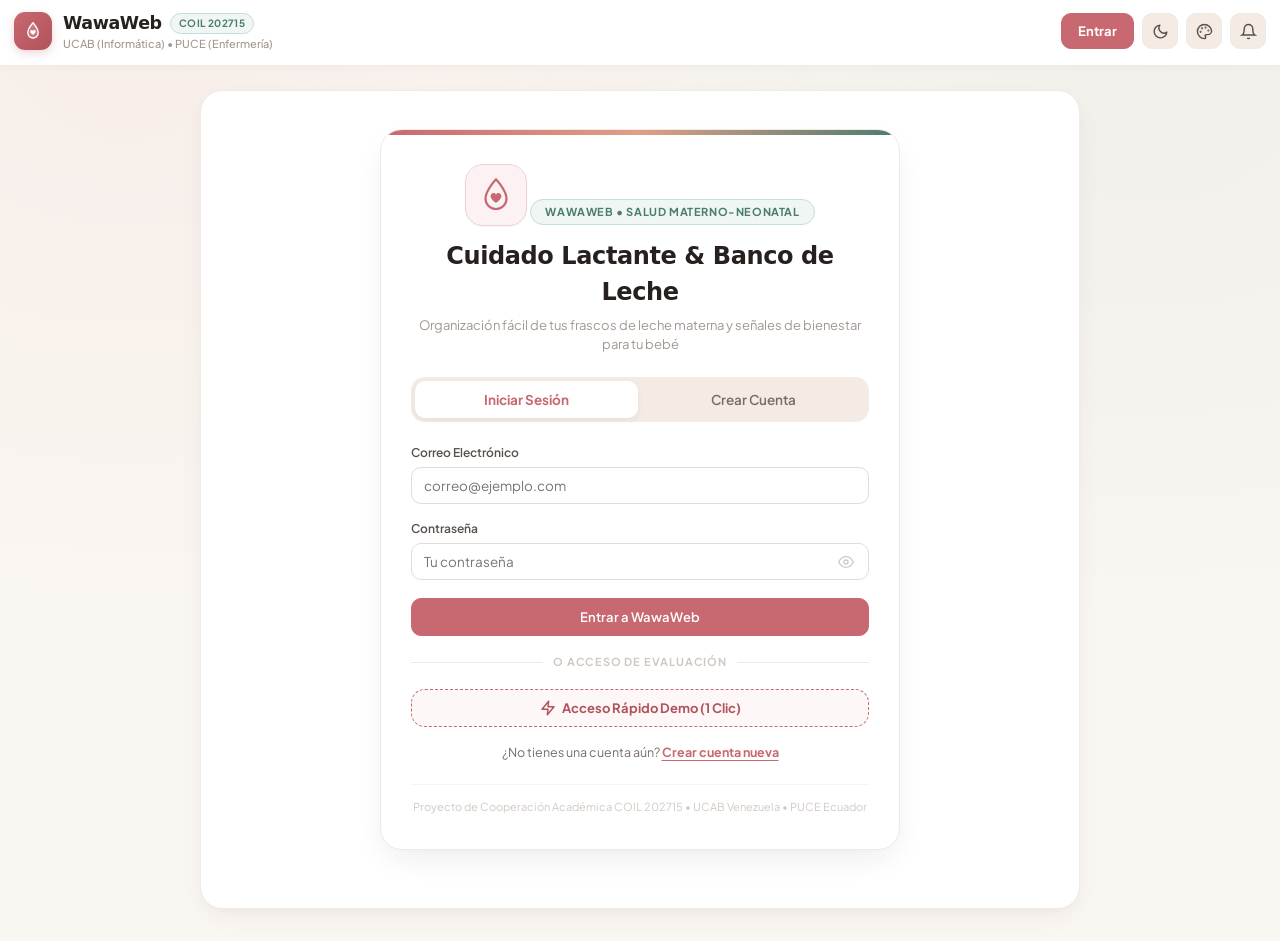
==== commit 18aeba79: "fix(ui): mejorar responsividad de fotos de triaje y visualización de badges en móvil" ====
--- a/wawaweb-app/index.html
+++ b/wawaweb-app/index.html
@@ -907,7 +907,7 @@
                           </svg>
                           <span class="placeholder-overlay-hint">Toca para ampliar</span>
                         </div>
-                        <span class="photo-state-badge badge-normal">Técnica Correcta</span>
+                        <span class="photo-state-badge state-normal">Técnica Correcta</span>
                       </div>
                       <div class="photo-caption-title">Olla fuera del fuego (Agua tibia ~40 °C)</div>
                       <div class="photo-caption-desc">Recipiente sumergido pasivamente sin hervor para no alterar las proteínas ni enzimas.</div>
@@ -927,7 +927,7 @@
                           </svg>
                           <span class="placeholder-overlay-hint">Toca para ampliar</span>
                         </div>
-                        <span class="photo-state-badge badge-alert">Prohibido</span>
+                        <span class="photo-state-badge state-alert">Prohibido</span>
                       </div>
                       <div class="photo-caption-title">Calor irregular y quemaduras</div>
                       <div class="photo-caption-desc">Genera puntos calientes invisibles que queman la boca del bebé y destruyen los anticuerpos.</div>
@@ -1035,7 +1035,7 @@
                         </svg>
                         <span class="placeholder-overlay-hint">Toca para ampliar</span>
                       </div>
-                      <span class="photo-state-badge badge-normal">Normal</span>
+                      <span class="photo-state-badge state-normal">Normal</span>
                     </div>
                     <div class="photo-caption-title">Plana y firme al tacto</div>
                     <div class="photo-caption-desc">Al nivel del cráneo. Puede sentirse un suave latido arterial que es fisiológico.</div>
@@ -1052,7 +1052,7 @@
                         </svg>
                         <span class="placeholder-overlay-hint">Toca para ampliar</span>
                       </div>
-                      <span class="photo-state-badge badge-alert">Alarma AIEPI</span>
+                      <span class="photo-state-badge state-alert">Alarma AIEPI</span>
                     </div>
                     <div class="photo-caption-title">Hundida / Deprimida</div>
                     <div class="photo-caption-desc">Forma una hendidura o pozo perceptible. Indica descenso del volumen de fluidos corporales.</div>
@@ -1120,7 +1120,7 @@
                         </svg>
                         <span class="placeholder-overlay-hint">Toca para ampliar</span>
                       </div>
-                      <span class="photo-state-badge badge-normal">Normal</span>
+                      <span class="photo-state-badge state-normal">Normal</span>
                     </div>
                     <div class="photo-caption-title">Brillantes y con saliva líquida</div>
                     <div class="photo-caption-desc">Lengua y encías rosadas con película húmeda brillante y saliva transparente.</div>
@@ -1138,7 +1138,7 @@
                         </svg>
                         <span class="placeholder-overlay-hint">Toca para ampliar</span>
                       </div>
-                      <span class="photo-state-badge badge-alert">Alarma AIEPI</span>
+                      <span class="photo-state-badge state-alert">Alarma AIEPI</span>
                     </div>
                     <div class="photo-caption-title">Secos, agrietados o pegajosos</div>
                     <div class="photo-caption-desc">Saliva filamentosa o ausencia total de humedad en la lengua y comisuras labiales.</div>
@@ -1206,7 +1206,7 @@
                         </svg>
                         <span class="placeholder-overlay-hint">Toca para ampliar</span>
                       </div>
-                      <span class="photo-state-badge badge-normal">Normal</span>
+                      <span class="photo-state-badge state-normal">Normal</span>
                     </div>
                     <div class="photo-caption-title">Retorno inmediato (&lt; 1 seg)</div>
                     <div class="photo-caption-desc">Al soltar el pellizco en abdomen, la piel se alisa instantáneamente sin dejar marca.</div>
@@ -1223,7 +1223,7 @@
                         </svg>
                         <span class="placeholder-overlay-hint">Toca para ampliar</span>
                       </div>
-                      <span class="photo-state-badge badge-alert">Alarma AIEPI</span>
+                      <span class="photo-state-badge state-alert">Alarma AIEPI</span>
                     </div>
                     <div class="photo-caption-title">Pliegue persistente (&gt; 2 seg)</div>
                     <div class="photo-caption-desc">La piel queda levantada formando una tienda de campaña. Alarma crítica de deshidratación.</div>
@@ -1292,7 +1292,7 @@
                         </svg>
                         <span class="placeholder-overlay-hint">Toca para ampliar</span>
                       </div>
-                      <span class="photo-state-badge badge-normal">Normal</span>
+                      <span class="photo-state-badge state-normal">Normal</span>
                     </div>
                     <div class="photo-caption-title">Brillantes con lágrimas fluidas</div>
                     <div class="photo-caption-desc">Ojos vivos y expresivos que producen lágrimas claras cuando el bebé llora o bosteza.</div>
@@ -1310,7 +1310,7 @@
                         </svg>
                         <span class="placeholder-overlay-hint">Toca para ampliar</span>
                       </div>
-                      <span class="photo-state-badge badge-alert">Alarma AIEPI</span>
+                      <span class="photo-state-badge state-alert">Alarma AIEPI</span>
                     </div>
                     <div class="photo-caption-title">Cuencas hundidas sin lágrimas</div>
                     <div class="photo-caption-desc">Ojeras oscuras marcadas, ojos retraídos hacia adentro y llanto seco sin producir lágrimas.</div>
@@ -1567,10 +1567,10 @@
        ========================================================================= -->
   <div id="clinical-photo-modal" class="modal-backdrop" onclick="if(event.target === this) UIController.closePhotoModal()">
     <div class="modal-dialog modal-dialog-photo" role="dialog" aria-modal="true" aria-labelledby="clinical-photo-modal-title">
-      <div class="modal-header">
-        <div style="display: flex; align-items: center; gap: 8px;">
+      <div class="modal-header modal-header-photo">
+        <div class="modal-photo-header-info">
           <span id="clinical-photo-modal-badge" class="clinical-photo-badge badge-state-normal">Signo Clínico</span>
-          <h3 id="clinical-photo-modal-title" class="modal-title" style="font-size: 15px; margin: 0;">Detalle de Referencia</h3>
+          <h3 id="clinical-photo-modal-title" class="modal-title modal-photo-title">Detalle de Referencia</h3>
         </div>
         <button type="button" class="btn-close-modal" onclick="UIController.closePhotoModal()" aria-label="Cerrar modal">&times;</button>
       </div>
--- a/wawaweb-app/styles.css
+++ b/wawaweb-app/styles.css
@@ -444,18 +444,21 @@
 
 .bell-badge {
   position: absolute;
-  top: -3px;
-  right: -3px;
+  top: -4px;
+  right: -4px;
   background: var(--sem-red);
   color: white;
-  font-size: 9px;
-  font-weight: 700;
-  width: 15px;
-  height: 15px;
-  border-radius: 50%;
-  display: flex;
+  font-size: 9.5px;
+  font-weight: 700;
+  min-width: 16px;
+  height: 16px;
+  padding: 0 3px;
+  border-radius: 999px;
+  display: inline-flex;
   align-items: center;
   justify-content: center;
+  line-height: 1;
+  box-shadow: 0 1px 3px rgba(0, 0, 0, 0.25);
 }
 
 /* ==========================================================================
@@ -693,13 +696,16 @@
 }
 
 .stat-badge {
-  display: inline-block;
+  display: inline-flex;
+  align-items: center;
   font-size: 11px;
   font-weight: 600;
   padding: 3px 9px;
   border-radius: var(--radius-full);
   margin-top: 10px;
   border: 1px solid var(--neutral-200);
+  line-height: 1.25;
+  max-width: 100%;
 }
 
 .badge-refrigerado {
@@ -782,7 +788,8 @@
 }
 
 .fifo-flag {
-  display: inline-block;
+  display: inline-flex;
+  align-items: center;
   background: var(--primary-subtle);
   color: var(--primary);
   border: 1px solid var(--primary-border);
@@ -790,9 +797,11 @@
   font-weight: 700;
   text-transform: uppercase;
   letter-spacing: 0.5px;
-  padding: 3px 10px;
+  padding: 4px 10px;
   border-radius: var(--radius-full);
   margin-bottom: 8px;
+  line-height: 1.3;
+  max-width: 100%;
 }
 
 .fifo-card-title {
@@ -1066,6 +1075,8 @@
   display: flex;
   justify-content: space-between;
   align-items: center;
+  flex-wrap: wrap;
+  gap: 6px 10px;
   padding-bottom: 6px;
   border-bottom: 1px solid var(--neutral-200);
 }
@@ -1079,15 +1090,20 @@
 }
 
 .mosaic-section-pill {
+  display: inline-flex;
+  align-items: center;
   font-size: 10.5px;
   font-weight: 700;
   text-transform: uppercase;
   letter-spacing: 0.4px;
-  padding: 2px 8px;
+  padding: 3px 9px;
   border-radius: var(--radius-full);
   background: var(--primary-subtle);
   color: var(--primary);
   border: 1px solid var(--primary-border);
+  white-space: nowrap;
+  flex-shrink: 0;
+  line-height: 1.2;
 }
 
 .mosaic-section-pill.sage {
@@ -1426,7 +1442,9 @@
 .batch-card-header {
   display: flex;
   justify-content: space-between;
-  align-items: center;
+  align-items: flex-start;
+  flex-wrap: wrap;
+  gap: 6px 8px;
   margin-bottom: 8px;
 }
 
@@ -1436,24 +1454,36 @@
   color: var(--neutral-900);
   display: flex;
   align-items: center;
+  flex-wrap: wrap;
   gap: 6px;
+  min-width: 0;
 }
 
 .fifo-order-badge {
-  font-size: 10px;
+  display: inline-flex;
+  align-items: center;
+  font-size: 10.5px;
   font-weight: 600;
   background: var(--bg-subtle);
   color: var(--neutral-600);
   border: 1px solid var(--neutral-200);
-  padding: 1px 6px;
-  border-radius: var(--radius-sm);
+  padding: 2px 7px;
+  border-radius: var(--radius-sm);
+  white-space: nowrap;
+  line-height: 1.25;
 }
 
 .batch-status-badge {
+  display: inline-flex;
+  align-items: center;
+  justify-content: center;
   font-size: 11px;
   font-weight: 600;
-  padding: 2px 8px;
+  padding: 3px 9px;
   border-radius: var(--radius-full);
+  white-space: nowrap;
+  flex-shrink: 0;
+  line-height: 1.25;
 }
 
 .badge-green {
@@ -1555,13 +1585,17 @@
 }
 
 .calc-formula-pill {
+  display: inline-flex;
+  align-items: center;
   font-size: 11.5px;
   font-weight: 700;
   color: var(--primary);
   background: var(--bg-card);
   border: 1px solid var(--primary-border);
-  padding: 3px 9px;
+  padding: 4px 10px;
   border-radius: var(--radius-full);
+  line-height: 1.3;
+  max-width: 100%;
 }
 
 .calc-result-box {
@@ -1916,16 +1950,24 @@
 .timer-card-badge {
   display: inline-flex;
   align-items: center;
+  justify-content: center;
   gap: 6px;
-  font-size: 12px;
+  font-size: 11.5px;
   font-weight: 700;
   color: var(--primary);
   background: var(--bg-card);
   border: 1px solid var(--primary-border);
-  padding: 4px 12px;
+  padding: 5px 12px;
   border-radius: var(--radius-full);
   text-transform: uppercase;
   letter-spacing: 0.4px;
+  line-height: 1.3;
+  max-width: 100%;
+  text-align: center;
+}
+
+.timer-card-badge svg {
+  flex-shrink: 0;
 }
 
 .timer-digits {
@@ -2216,31 +2258,32 @@
   max-height: 0;
   opacity: 0;
   overflow: hidden;
-  transition: max-height 0.35s cubic-bezier(0.4, 0, 0.2, 1), opacity 0.25s ease, margin 0.2s ease;
+  transition: max-height 0.4s cubic-bezier(0.4, 0, 0.2, 1), opacity 0.25s ease, margin 0.2s ease;
   margin-top: 0;
 }
 
 .clinical-photo-accordion.expanded {
-  max-height: 800px;
+  max-height: 1600px;
   opacity: 1;
   margin-top: 10px;
 }
 
 .clinical-comparison-grid {
   display: grid;
-  grid-template-columns: 1fr 1fr;
-  gap: 10px;
+  grid-template-columns: repeat(auto-fit, minmax(210px, 1fr));
+  gap: 12px;
 }
 
 .clinical-photo-card {
   background: var(--bg-card);
   border-radius: var(--radius-sm);
   border: 1.5px solid var(--neutral-200);
-  padding: 8px;
+  padding: 10px;
   cursor: pointer;
   transition: transform 0.15s ease, box-shadow 0.15s ease, border-color 0.15s ease;
   display: flex;
   flex-direction: column;
+  min-width: 0;
 }
 
 .clinical-photo-card:hover {
@@ -2248,6 +2291,10 @@
   box-shadow: var(--shadow-sm);
 }
 
+.clinical-photo-card:active {
+  transform: scale(0.99);
+}
+
 .clinical-photo-card.normal-state {
   border-color: rgba(16, 185, 129, 0.4);
 }
@@ -2267,15 +2314,16 @@
 }
 
 .clinical-photo-container {
-  aspect-ratio: 4 / 3;
+  aspect-ratio: 16 / 10;
+  min-height: 110px;
   background: var(--bg-subtle);
-  border-radius: 6px;
+  border-radius: 8px;
   overflow: hidden;
   position: relative;
   display: flex;
   align-items: center;
   justify-content: center;
-  margin-bottom: 8px;
+  margin-bottom: 10px;
   border: 1px solid var(--neutral-200);
 }
 
@@ -2293,19 +2341,31 @@
   flex-direction: column;
   align-items: center;
   justify-content: center;
-  gap: 4px;
+  gap: 6px;
   background: var(--bg-subtle);
   color: var(--primary);
-  padding: 6px;
+  padding: 12px 8px 8px;
+  text-align: center;
+}
+
+.clinical-svg-placeholder svg {
+  width: clamp(44px, 14vw, 58px);
+  height: clamp(44px, 14vw, 58px);
+  flex-shrink: 0;
 }
 
 .placeholder-overlay-hint {
-  font-size: 9.5px;
-  font-weight: 700;
-  color: var(--neutral-500);
+  font-size: 10px;
+  font-weight: 700;
+  color: var(--neutral-600);
+  background: var(--bg-card);
+  border: 1px solid var(--neutral-200);
+  padding: 2px 8px;
+  border-radius: 999px;
   text-transform: uppercase;
-  letter-spacing: 0.5px;
+  letter-spacing: 0.4px;
   margin-top: 2px;
+  white-space: nowrap;
 }
 
 .clinical-photo-caption {
@@ -2315,57 +2375,86 @@
 }
 
 .photo-state-badge {
+  position: absolute;
+  top: 8px;
+  left: 8px;
+  z-index: 2;
   display: inline-flex;
   align-items: center;
   gap: 4px;
-  padding: 2px 7px;
+  padding: 3px 9px;
   border-radius: 999px;
-  font-size: 10px;
-  font-weight: 700;
-  margin-bottom: 4px;
+  font-size: 10.5px;
+  font-weight: 700;
   width: fit-content;
-}
-
-.photo-state-badge.state-normal {
+  box-shadow: var(--shadow-xs);
+  backdrop-filter: blur(4px);
+}
+
+.photo-state-badge.state-normal,
+.photo-state-badge.badge-normal {
   background: var(--sem-green-bg);
   color: var(--sem-green-text);
   border: 1px solid var(--sem-green-border);
 }
 
-.photo-state-badge.state-alert {
+.photo-state-badge.state-alert,
+.photo-state-badge.badge-alert {
   background: var(--sem-red-bg);
   color: var(--sem-red-text);
   border: 1px solid var(--sem-red-border);
 }
 
 .photo-caption-title {
+  font-size: 12.5px;
+  font-weight: 700;
+  color: var(--neutral-800);
+  margin-bottom: 4px;
+  line-height: 1.3;
+}
+
+.photo-caption-desc {
   font-size: 11.5px;
-  font-weight: 700;
-  color: var(--neutral-800);
-  margin-bottom: 2px;
-  line-height: 1.25;
-}
-
-.photo-caption-desc {
-  font-size: 10.5px;
   color: var(--neutral-600);
-  line-height: 1.3;
+  line-height: 1.4;
 }
 
 /* Modal Lightbox de Fotos Clínicas */
 .modal-dialog-photo {
-  max-width: 500px;
+  max-width: 520px;
+}
+
+.modal-header-photo {
+  align-items: flex-start;
+  gap: 12px;
+}
+
+.modal-photo-header-info {
+  display: flex;
+  flex-wrap: wrap;
+  align-items: center;
+  gap: 8px;
+  min-width: 0;
+  flex: 1;
+}
+
+.modal-photo-title {
+  font-size: 15.5px;
+  margin: 0;
+  line-height: 1.3;
+  word-break: break-word;
 }
 
 .clinical-photo-badge {
   display: inline-flex;
   align-items: center;
-  padding: 3px 8px;
+  padding: 3px 9px;
   border-radius: 999px;
   font-size: 11px;
   font-weight: 700;
   text-transform: uppercase;
   letter-spacing: 0.5px;
+  flex-shrink: 0;
 }
 
 .clinical-photo-badge.badge-state-normal {
@@ -2384,12 +2473,18 @@
   background: var(--bg-subtle);
   border: 1px solid var(--neutral-200);
   border-radius: var(--radius-sm);
-  padding: 18px;
+  padding: 20px;
   display: flex;
   align-items: center;
   justify-content: center;
   margin-bottom: 14px;
-  min-height: 130px;
+  min-height: 140px;
+}
+
+.photo-modal-graphic-hero svg {
+  width: clamp(76px, 22vw, 104px);
+  height: clamp(76px, 22vw, 104px);
+  max-width: 100%;
 }
 
 .photo-modal-explanation {
@@ -2577,14 +2672,17 @@
 }
 
 .tag-method {
-  display: inline-block;
-  padding: 2px 7px;
+  display: inline-flex;
+  align-items: center;
+  padding: 3px 8px;
   background: var(--primary-subtle);
   color: var(--primary);
   border: 1px solid var(--primary-border);
-  border-radius: 4px;
+  border-radius: 999px;
   font-size: 11px;
-  font-weight: 500;
+  font-weight: 600;
+  line-height: 1.25;
+  white-space: nowrap;
 }
 
 /* ==========================================================================
@@ -2652,18 +2750,23 @@
 }
 
 .auth-logo-badge {
-  display: block;
+  display: inline-flex;
+  align-items: center;
+  justify-content: center;
   width: fit-content;
+  max-width: 100%;
   margin: 0 auto 10px;
   background: var(--secondary-subtle);
   color: var(--secondary);
   border: 1px solid var(--secondary-border);
   font-weight: 700;
   font-size: 11px;
-  padding: 4px 14px;
+  padding: 5px 14px;
   border-radius: var(--radius-full);
-  letter-spacing: 0.8px;
+  letter-spacing: 0.6px;
   text-transform: uppercase;
+  line-height: 1.3;
+  text-align: center;
 }
 
 .auth-title {
@@ -2907,13 +3010,17 @@
 }
 
 .calc-days-pill {
+  display: inline-flex;
+  align-items: center;
   font-size: 11.5px;
   font-weight: 600;
   color: var(--secondary);
   background: var(--secondary-subtle);
   border: 1px solid var(--secondary-border);
-  padding: 2px 8px;
+  padding: 3px 8px;
   border-radius: 6px;
+  line-height: 1.25;
+  white-space: nowrap;
 }
 
 .calc-days-pill.is-error {
@@ -3254,8 +3361,10 @@
   gap: 5px;
   font-size: 11px;
   font-weight: 600;
-  padding: 3px 8px;
+  padding: 4px 10px;
   border-radius: var(--radius-full);
+  line-height: 1.25;
+  max-width: 100%;
 }
 .db-status-badge.online {
   background: var(--sem-green-bg);
@@ -3671,9 +3780,11 @@
   }
 
   .stat-badge {
-    font-size: 10px;
-    padding: 2px 7px;
+    font-size: 10.5px;
+    padding: 3px 8px;
     margin-top: 6px;
+    line-height: 1.25;
+    max-width: 100%;
   }
 
   /* 6. FORMULARIOS E INPUTS TÁCTILES (SIN AUTO-ZOOM EN IOS) */
@@ -3842,7 +3953,42 @@
 
   .batch-card-header {
     flex-wrap: wrap;
+    gap: 6px 8px;
+    align-items: center;
+  }
+
+  .batch-id-tag {
+    font-size: 13.5px;
     gap: 6px;
+    flex-wrap: wrap;
+  }
+
+  .fifo-order-badge {
+    font-size: 10.5px;
+    padding: 2px 7px;
+  }
+
+  .batch-status-badge {
+    font-size: 11px;
+    padding: 3px 9px;
+  }
+
+  .calc-formula-pill {
+    font-size: 11px;
+    padding: 4px 9px;
+    width: fit-content;
+  }
+
+  .timer-card-badge {
+    font-size: 11px;
+    padding: 5px 10px;
+    line-height: 1.3;
+  }
+
+  .auth-logo-badge {
+    font-size: 10.5px;
+    padding: 4px 12px;
+    letter-spacing: 0.4px;
   }
 
   .batch-card-body {
@@ -3951,16 +4097,48 @@
   }
 
   .clinical-comparison-grid {
-    gap: 8px;
+    grid-template-columns: repeat(auto-fit, minmax(175px, 1fr));
+    gap: 10px;
   }
 
   .clinical-photo-card {
-    padding: 7px;
+    padding: 10px;
+  }
+
+  .clinical-photo-container {
+    aspect-ratio: 16 / 10;
+    min-height: 105px;
+    margin-bottom: 8px;
+  }
+
+  .photo-caption-title {
+    font-size: 13px;
+  }
+
+  .photo-caption-desc {
+    font-size: 12px;
+    line-height: 1.4;
   }
 
   .btn-toggle-clinical-ref {
     min-height: 44px;
     padding: 10px 12px;
+    font-size: 12.5px;
+  }
+
+  .photo-modal-graphic-hero {
+    padding: 16px;
+    min-height: 120px;
+  }
+
+  .photo-modal-explanation {
+    font-size: 13.5px;
+    line-height: 1.5;
+  }
+
+  .clinical-modal-points-list {
+    font-size: 12.5px;
+    line-height: 1.5;
   }
 
   .cal-nav-btn {
